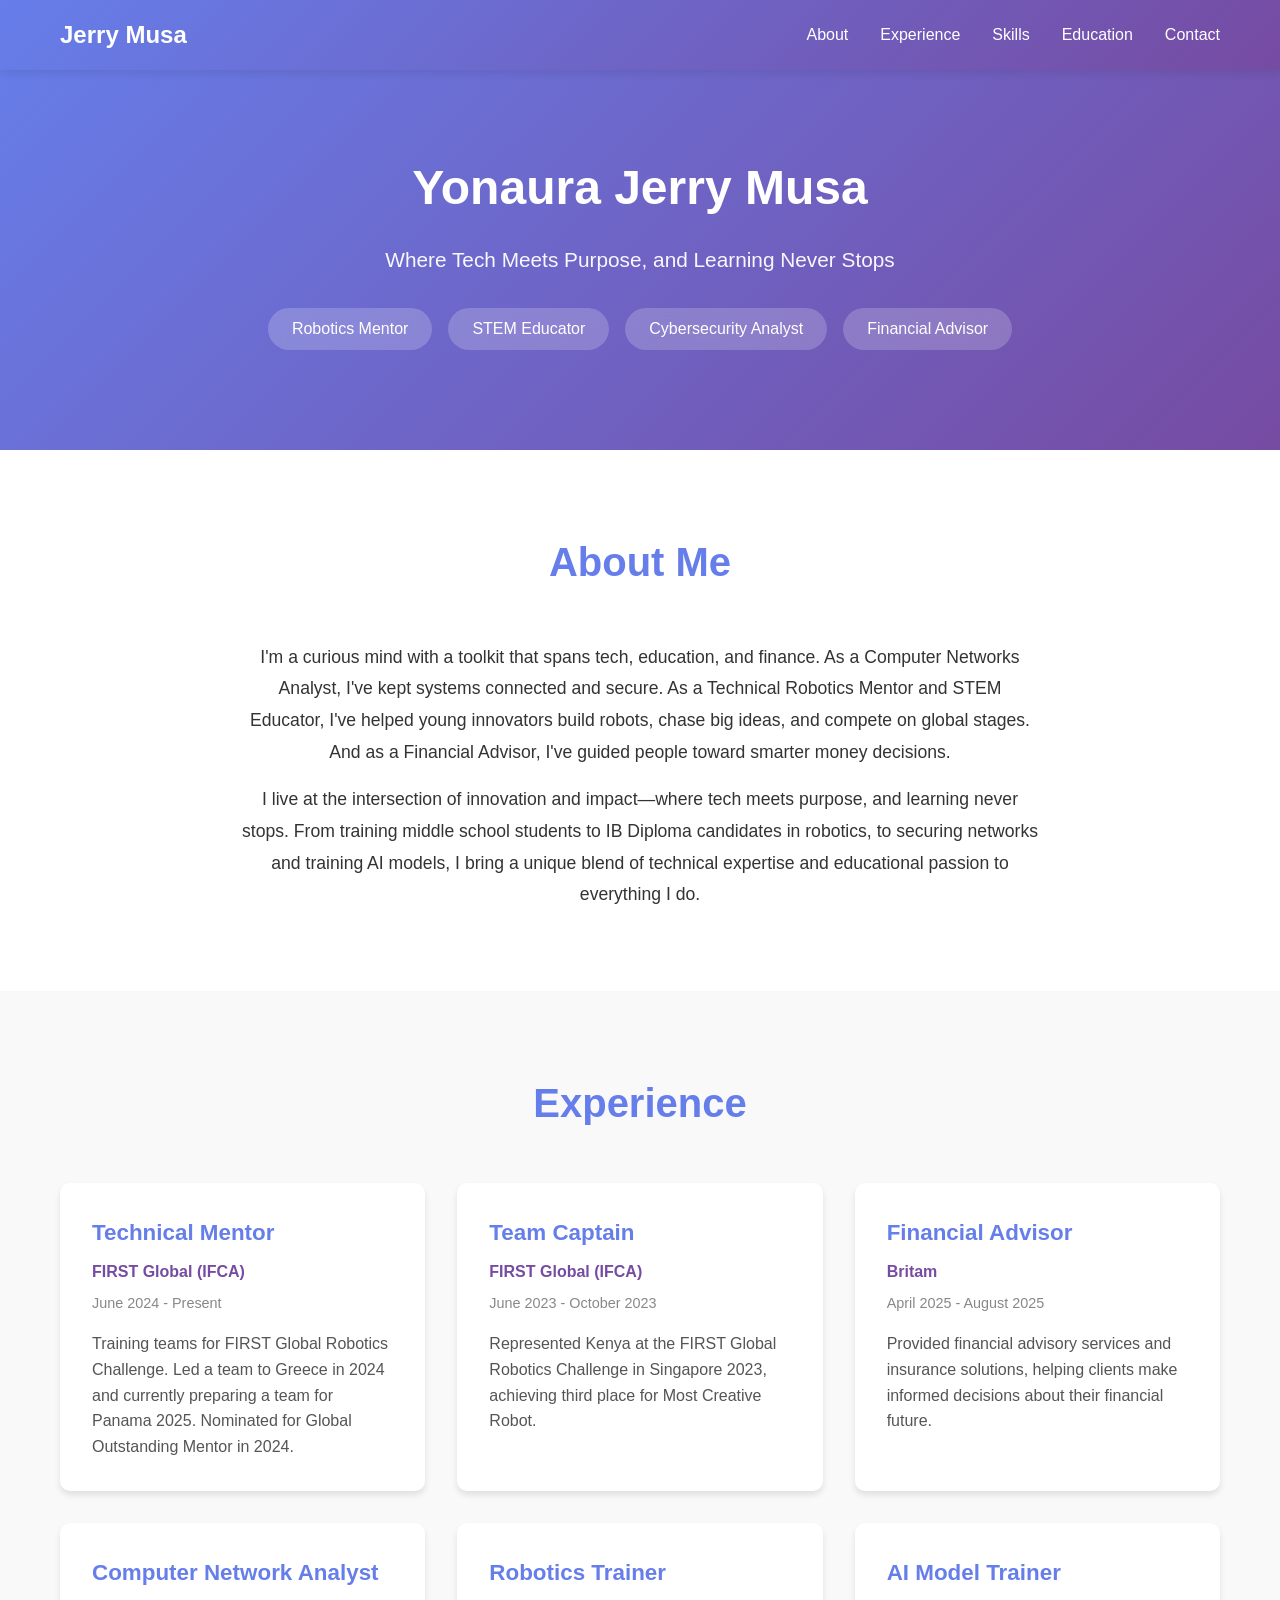
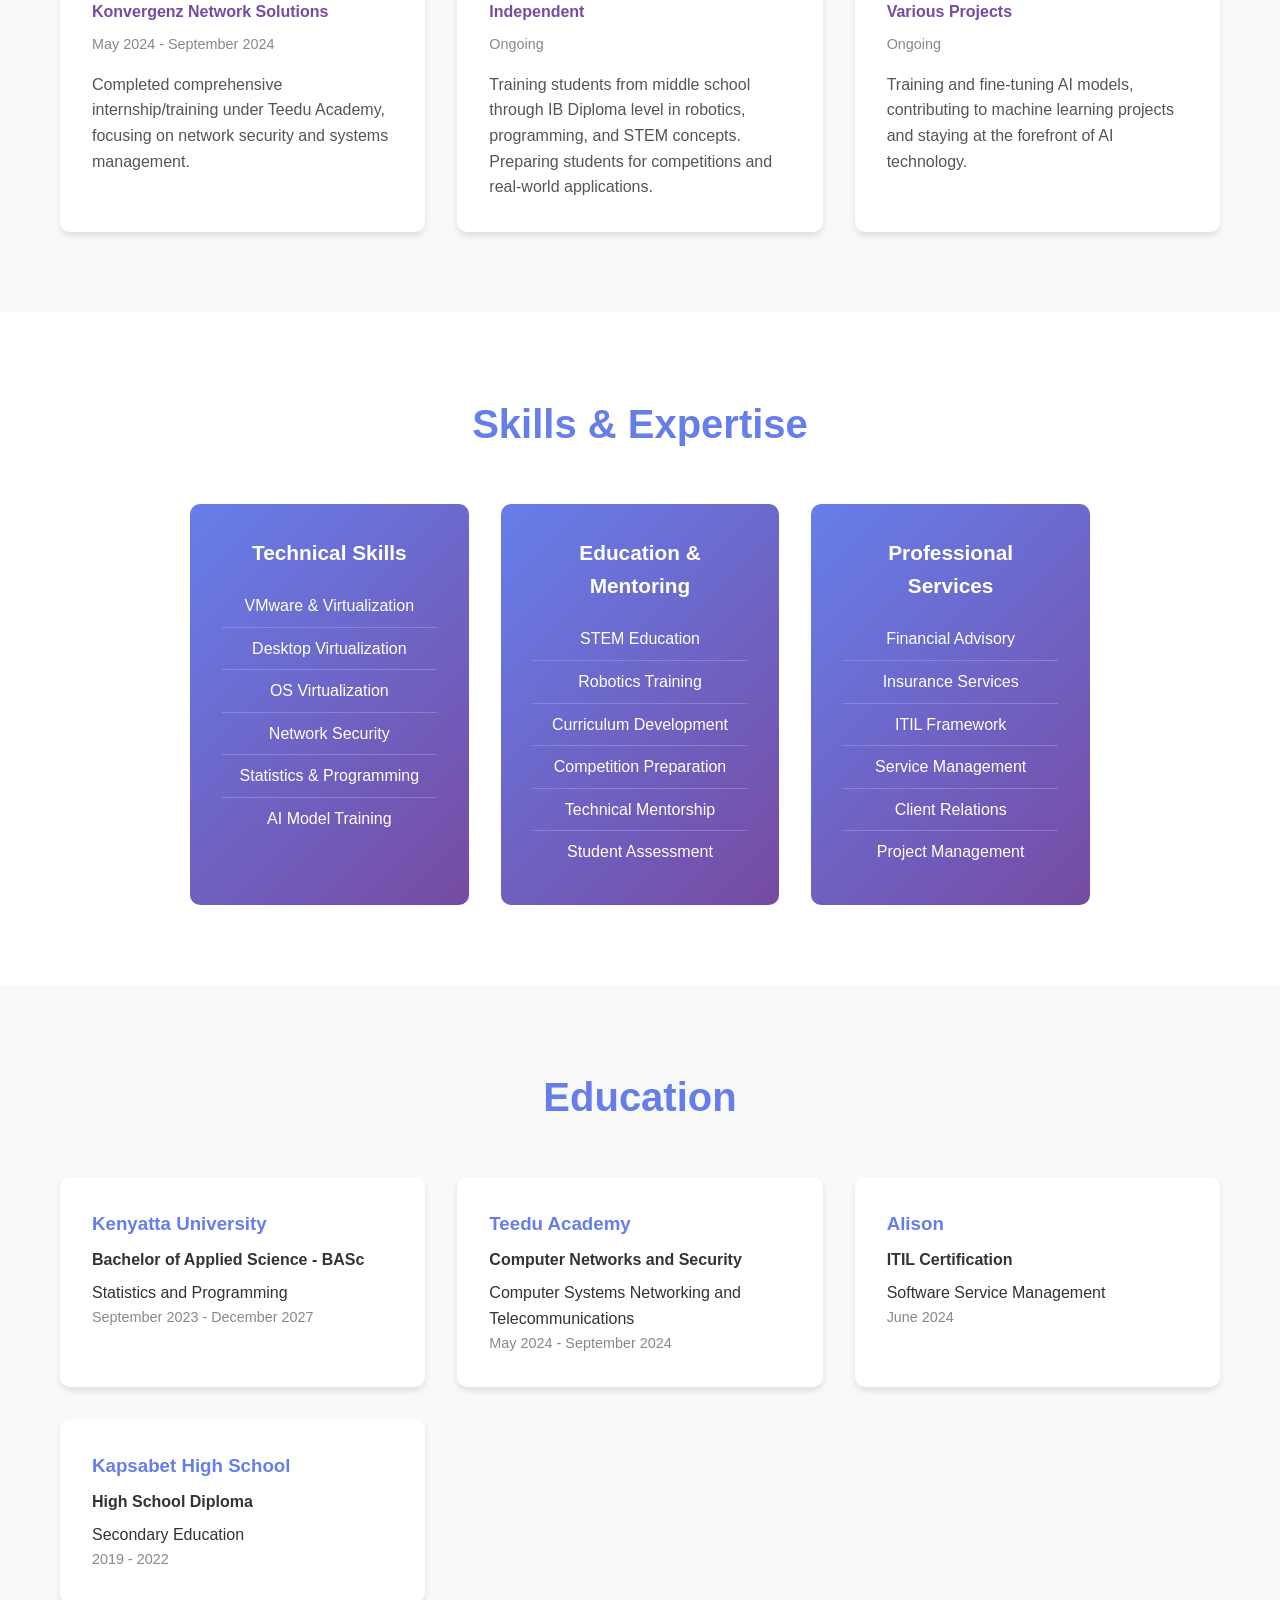
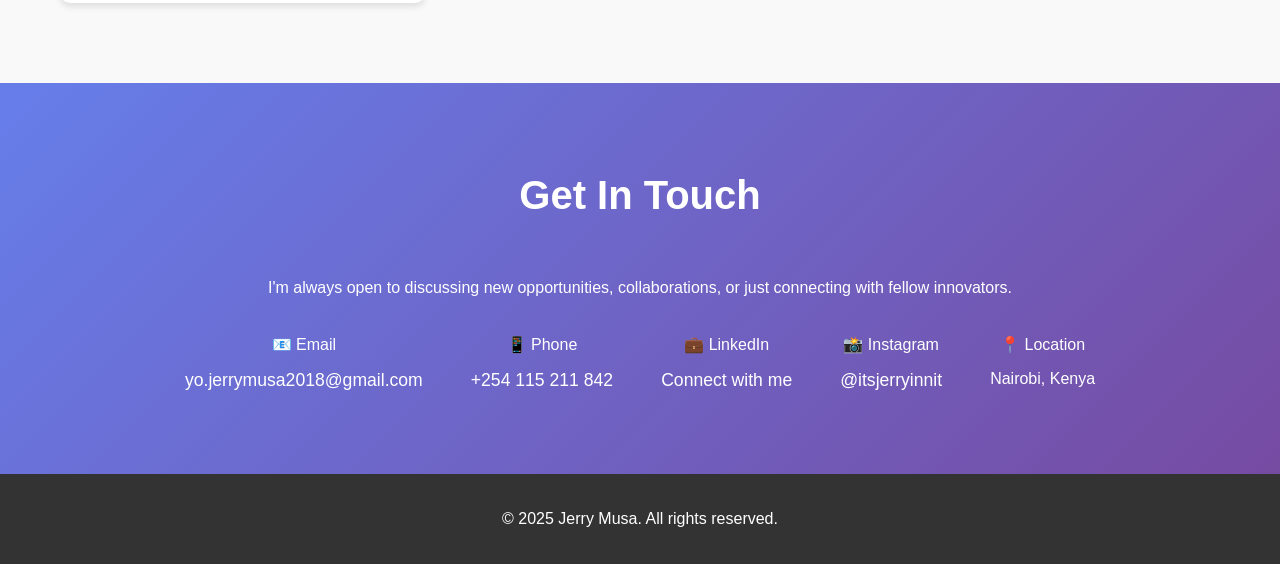
==== index.html @ e91e9b67 "Add files via upload" ====
<!DOCTYPE html>
<html lang="en">
<head>
    <meta charset="UTF-8">
    <meta name="viewport" content="width=device-width, initial-scale=1.0">
    <title>Jerry Musa - Portfolio</title>
    <style>
        * {
            margin: 0;
            padding: 0;
            box-sizing: border-box;
        }

        body {
            font-family: 'Segoe UI', Tahoma, Geneva, Verdana, sans-serif;
            line-height: 1.6;
            color: #333;
            background: #f5f5f5;
        }

        .container {
            max-width: 1200px;
            margin: 0 auto;
            padding: 0 20px;
        }

        /* Header/Navigation */
        header {
            background: linear-gradient(135deg, #667eea 0%, #764ba2 100%);
            color: white;
            padding: 1rem 0;
            position: fixed;
            width: 100%;
            top: 0;
            z-index: 1000;
            box-shadow: 0 2px 10px rgba(0,0,0,0.1);
        }

        nav {
            display: flex;
            justify-content: space-between;
            align-items: center;
        }

        .logo {
            font-size: 1.5rem;
            font-weight: bold;
        }

        .nav-links {
            display: flex;
            list-style: none;
            gap: 2rem;
        }

        .nav-links a {
            color: white;
            text-decoration: none;
            transition: opacity 0.3s;
        }

        .nav-links a:hover {
            opacity: 0.8;
        }

        /* Hero Section */
        .hero {
            background: linear-gradient(135deg, #667eea 0%, #764ba2 100%);
            color: white;
            padding: 150px 0 100px;
            text-align: center;
        }

        .hero h1 {
            font-size: 3rem;
            margin-bottom: 1rem;
            animation: fadeInUp 1s ease;
        }

        .hero p {
            font-size: 1.3rem;
            margin-bottom: 2rem;
            opacity: 0.95;
            animation: fadeInUp 1s ease 0.2s backwards;
        }

        .hero-tags {
            display: flex;
            flex-wrap: wrap;
            justify-content: center;
            gap: 1rem;
            margin-top: 2rem;
            animation: fadeInUp 1s ease 0.4s backwards;
        }

        .tag {
            background: rgba(255,255,255,0.2);
            padding: 0.5rem 1.5rem;
            border-radius: 25px;
            backdrop-filter: blur(10px);
        }

        /* Section Styles */
        section {
            padding: 80px 0;
        }

        .section-title {
            text-align: center;
            font-size: 2.5rem;
            margin-bottom: 3rem;
            color: #667eea;
        }

        /* About Section */
        .about {
            background: white;
        }

        .about-content {
            max-width: 800px;
            margin: 0 auto;
            text-align: center;
            font-size: 1.1rem;
            line-height: 1.8;
        }

        /* Experience Section */
        .experience {
            background: #f9f9f9;
        }

        .experience-grid {
            display: grid;
            grid-template-columns: repeat(auto-fit, minmax(300px, 1fr));
            gap: 2rem;
        }

        .experience-card {
            background: white;
            padding: 2rem;
            border-radius: 10px;
            box-shadow: 0 4px 6px rgba(0,0,0,0.1);
            transition: transform 0.3s, box-shadow 0.3s;
        }

        .experience-card:hover {
            transform: translateY(-5px);
            box-shadow: 0 8px 15px rgba(0,0,0,0.2);
        }

        .experience-card h3 {
            color: #667eea;
            margin-bottom: 0.5rem;
            font-size: 1.4rem;
        }

        .experience-card .company {
            font-weight: bold;
            color: #764ba2;
            margin-bottom: 0.5rem;
        }

        .experience-card .date {
            color: #888;
            font-size: 0.9rem;
            margin-bottom: 1rem;
        }

        .experience-card p {
            color: #555;
        }

        /* Skills Section */
        .skills {
            background: white;
        }

        .skills-container {
            display: grid;
            grid-template-columns: repeat(auto-fit, minmax(250px, 1fr));
            gap: 2rem;
            max-width: 900px;
            margin: 0 auto;
        }

        .skill-category {
            background: linear-gradient(135deg, #667eea 0%, #764ba2 100%);
            color: white;
            padding: 2rem;
            border-radius: 10px;
            text-align: center;
        }

        .skill-category h3 {
            margin-bottom: 1rem;
            font-size: 1.3rem;
        }

        .skill-category ul {
            list-style: none;
        }

        .skill-category li {
            padding: 0.5rem 0;
            border-bottom: 1px solid rgba(255,255,255,0.2);
        }

        .skill-category li:last-child {
            border-bottom: none;
        }

        /* Education Section */
        .education {
            background: #f9f9f9;
        }

        .education-grid {
            display: grid;
            grid-template-columns: repeat(auto-fit, minmax(280px, 1fr));
            gap: 2rem;
        }

        .education-card {
            background: white;
            padding: 2rem;
            border-radius: 10px;
            box-shadow: 0 4px 6px rgba(0,0,0,0.1);
        }

        .education-card h3 {
            color: #667eea;
            margin-bottom: 0.5rem;
        }

        .education-card .degree {
            font-weight: bold;
            margin-bottom: 0.5rem;
        }

        .education-card .year {
            color: #888;
            font-size: 0.9rem;
        }

        /* Contact Section */
        .contact {
            background: linear-gradient(135deg, #667eea 0%, #764ba2 100%);
            color: white;
            text-align: center;
        }

        .contact-info {
            display: flex;
            justify-content: center;
            gap: 3rem;
            margin-top: 2rem;
            flex-wrap: wrap;
        }

        .contact-item {
            display: flex;
            flex-direction: column;
            align-items: center;
            gap: 0.5rem;
        }

        .contact-item a {
            color: white;
            text-decoration: none;
            font-size: 1.1rem;
            transition: opacity 0.3s;
        }

        .contact-item a:hover {
            opacity: 0.8;
        }

        /* Footer */
        footer {
            background: #333;
            color: white;
            text-align: center;
            padding: 2rem 0;
        }

        /* Animations */
        @keyframes fadeInUp {
            from {
                opacity: 0;
                transform: translateY(30px);
            }
            to {
                opacity: 1;
                transform: translateY(0);
            }
        }

        /* Mobile Menu */
        .menu-toggle {
            display: none;
            background: none;
            border: none;
            color: white;
            font-size: 1.5rem;
            cursor: pointer;
        }

        @media (max-width: 768px) {
            .nav-links {
                display: none;
                position: absolute;
                top: 100%;
                left: 0;
                right: 0;
                background: #667eea;
                flex-direction: column;
                padding: 1rem;
                gap: 1rem;
            }

            .nav-links.active {
                display: flex;
            }

            .menu-toggle {
                display: block;
            }

            .hero h1 {
                font-size: 2rem;
            }

            .hero p {
                font-size: 1.1rem;
            }

            .section-title {
                font-size: 2rem;
            }
        }
    </style>
</head>
<body>
    <!-- Header -->
    <header>
        <nav class="container">
            <div class="logo">Jerry Musa</div>
            <button class="menu-toggle" onclick="toggleMenu()">☰</button>
            <ul class="nav-links" id="navLinks">
                <li><a href="#about">About</a></li>
                <li><a href="#experience">Experience</a></li>
                <li><a href="#skills">Skills</a></li>
                <li><a href="#education">Education</a></li>
                <li><a href="#contact">Contact</a></li>
            </ul>
        </nav>
    </header>

    <!-- Hero Section -->
    <section class="hero">
        <div class="container">
            <h1>Yonaura Jerry Musa</h1>
            <p>Where Tech Meets Purpose, and Learning Never Stops</p>
            <div class="hero-tags">
                <span class="tag">Robotics Mentor</span>
                <span class="tag">STEM Educator</span>
                <span class="tag">Cybersecurity Analyst</span>
                <span class="tag">Financial Advisor</span>
            </div>
        </div>
    </section>

    <!-- About Section -->
    <section class="about" id="about">
        <div class="container">
            <h2 class="section-title">About Me</h2>
            <div class="about-content">
                <p>I'm a curious mind with a toolkit that spans tech, education, and finance. As a Computer Networks Analyst, I've kept systems connected and secure. As a Technical Robotics Mentor and STEM Educator, I've helped young innovators build robots, chase big ideas, and compete on global stages. And as a Financial Advisor, I've guided people toward smarter money decisions.</p>
                <p style="margin-top: 1rem;">I live at the intersection of innovation and impact—where tech meets purpose, and learning never stops. From training middle school students to IB Diploma candidates in robotics, to securing networks and training AI models, I bring a unique blend of technical expertise and educational passion to everything I do.</p>
            </div>
        </div>
    </section>

    <!-- Experience Section -->
    <section class="experience" id="experience">
        <div class="container">
            <h2 class="section-title">Experience</h2>
            <div class="experience-grid">
                <div class="experience-card">
                    <h3>Technical Mentor</h3>
                    <div class="company">FIRST Global (IFCA)</div>
                    <div class="date">June 2024 - Present</div>
                    <p>Training teams for FIRST Global Robotics Challenge. Led a team to Greece in 2024 and currently preparing a team for Panama 2025. Nominated for Global Outstanding Mentor in 2024.</p>
                </div>

                <div class="experience-card">
                    <h3>Team Captain</h3>
                    <div class="company">FIRST Global (IFCA)</div>
                    <div class="date">June 2023 - October 2023</div>
                    <p>Represented Kenya at the FIRST Global Robotics Challenge in Singapore 2023, achieving third place for Most Creative Robot.</p>
                </div>

                <div class="experience-card">
                    <h3>Financial Advisor</h3>
                    <div class="company">Britam</div>
                    <div class="date">April 2025 - August 2025</div>
                    <p>Provided financial advisory services and insurance solutions, helping clients make informed decisions about their financial future.</p>
                </div>

                <div class="experience-card">
                    <h3>Computer Network Analyst</h3>
                    <div class="company">Konvergenz Network Solutions</div>
                    <div class="date">May 2024 - September 2024</div>
                    <p>Completed comprehensive internship/training under Teedu Academy, focusing on network security and systems management.</p>
                </div>

                <div class="experience-card">
                    <h3>Robotics Trainer</h3>
                    <div class="company">Independent</div>
                    <div class="date">Ongoing</div>
                    <p>Training students from middle school through IB Diploma level in robotics, programming, and STEM concepts. Preparing students for competitions and real-world applications.</p>
                </div>

                <div class="experience-card">
                    <h3>AI Model Trainer</h3>
                    <div class="company">Various Projects</div>
                    <div class="date">Ongoing</div>
                    <p>Training and fine-tuning AI models, contributing to machine learning projects and staying at the forefront of AI technology.</p>
                </div>
            </div>
        </div>
    </section>

    <!-- Skills Section -->
    <section class="skills" id="skills">
        <div class="container">
            <h2 class="section-title">Skills & Expertise</h2>
            <div class="skills-container">
                <div class="skill-category">
                    <h3>Technical Skills</h3>
                    <ul>
                        <li>VMware & Virtualization</li>
                        <li>Desktop Virtualization</li>
                        <li>OS Virtualization</li>
                        <li>Network Security</li>
                        <li>Statistics & Programming</li>
                        <li>AI Model Training</li>
                    </ul>
                </div>

                <div class="skill-category">
                    <h3>Education & Mentoring</h3>
                    <ul>
                        <li>STEM Education</li>
                        <li>Robotics Training</li>
                        <li>Curriculum Development</li>
                        <li>Competition Preparation</li>
                        <li>Technical Mentorship</li>
                        <li>Student Assessment</li>
                    </ul>
                </div>

                <div class="skill-category">
                    <h3>Professional Services</h3>
                    <ul>
                        <li>Financial Advisory</li>
                        <li>Insurance Services</li>
                        <li>ITIL Framework</li>
                        <li>Service Management</li>
                        <li>Client Relations</li>
                        <li>Project Management</li>
                    </ul>
                </div>
            </div>
        </div>
    </section>

    <!-- Education Section -->
    <section class="education" id="education">
        <div class="container">
            <h2 class="section-title">Education</h2>
            <div class="education-grid">
                <div class="education-card">
                    <h3>Kenyatta University</h3>
                    <div class="degree">Bachelor of Applied Science - BASc</div>
                    <p>Statistics and Programming</p>
                    <div class="year">September 2023 - December 2027</div>
                </div>

                <div class="education-card">
                    <h3>Teedu Academy</h3>
                    <div class="degree">Computer Networks and Security</div>
                    <p>Computer Systems Networking and Telecommunications</p>
                    <div class="year">May 2024 - September 2024</div>
                </div>

                <div class="education-card">
                    <h3>Alison</h3>
                    <div class="degree">ITIL Certification</div>
                    <p>Software Service Management</p>
                    <div class="year">June 2024</div>
                </div>

                <div class="education-card">
                    <h3>Kapsabet High School</h3>
                    <div class="degree">High School Diploma</div>
                    <p>Secondary Education</p>
                    <div class="year">2019 - 2022</div>
                </div>
            </div>
        </div>
    </section>

    <!-- Contact Section -->
    <section class="contact" id="contact">
        <div class="container">
            <h2 class="section-title" style="color: white;">Get In Touch</h2>
            <p>I'm always open to discussing new opportunities, collaborations, or just connecting with fellow innovators.</p>
            <div class="contact-info">
                <div class="contact-item">
                    <span>📧 Email</span>
                    <a href="mailto:yo.jerrymusa2018@gmail.com">yo.jerrymusa2018@gmail.com</a>
                </div>
                <div class="contact-item">
                    <span>📱 Phone</span>
                    <a href="tel:+254115211842">+254 115 211 842</a>
                </div>
                <div class="contact-item">
                    <span>💼 LinkedIn</span>
                    <a href="https://www.linkedin.com/in/jerry-musa-10a134263" target="_blank">Connect with me</a>
                </div>
                <div class="contact-item">
                    <span>📸 Instagram</span>
                    <a href="https://instagram.com/itsjerryinnit" target="_blank">@itsjerryinnit</a>
                </div>
                <div class="contact-item">
                    <span>📍 Location</span>
                    <span>Nairobi, Kenya</span>
                </div>
            </div>
        </div>
    </section>

    <!-- Footer -->
    <footer>
        <div class="container">
            <p>&copy; 2025 Jerry Musa. All rights reserved.</p>
        </div>
    </footer>

    <script>
        function toggleMenu() {
            const navLinks = document.getElementById('navLinks');
            navLinks.classList.toggle('active');
        }

        // Smooth scrolling for navigation links
        document.querySelectorAll('a[href^="#"]').forEach(anchor => {
            anchor.addEventListener('click', function (e) {
                e.preventDefault();
                const target = document.querySelector(this.getAttribute('href'));
                if (target) {
                    target.scrollIntoView({
                        behavior: 'smooth',
                        block: 'start'
                    });
                    // Close mobile menu if open
                    document.getElementById('navLinks').classList.remove('active');
                }
            });
        });

        // Add scroll effect to header
        window.addEventListener('scroll', function() {
            const header = document.querySelector('header');
            if (window.scrollY > 50) {
                header.style.background = 'linear-gradient(135deg, #5568d3 0%, #6a3f8f 100%)';
            } else {
                header.style.background = 'linear-gradient(135deg, #667eea 0%, #764ba2 100%)';
            }
        });
    </script>
</body>
</html>
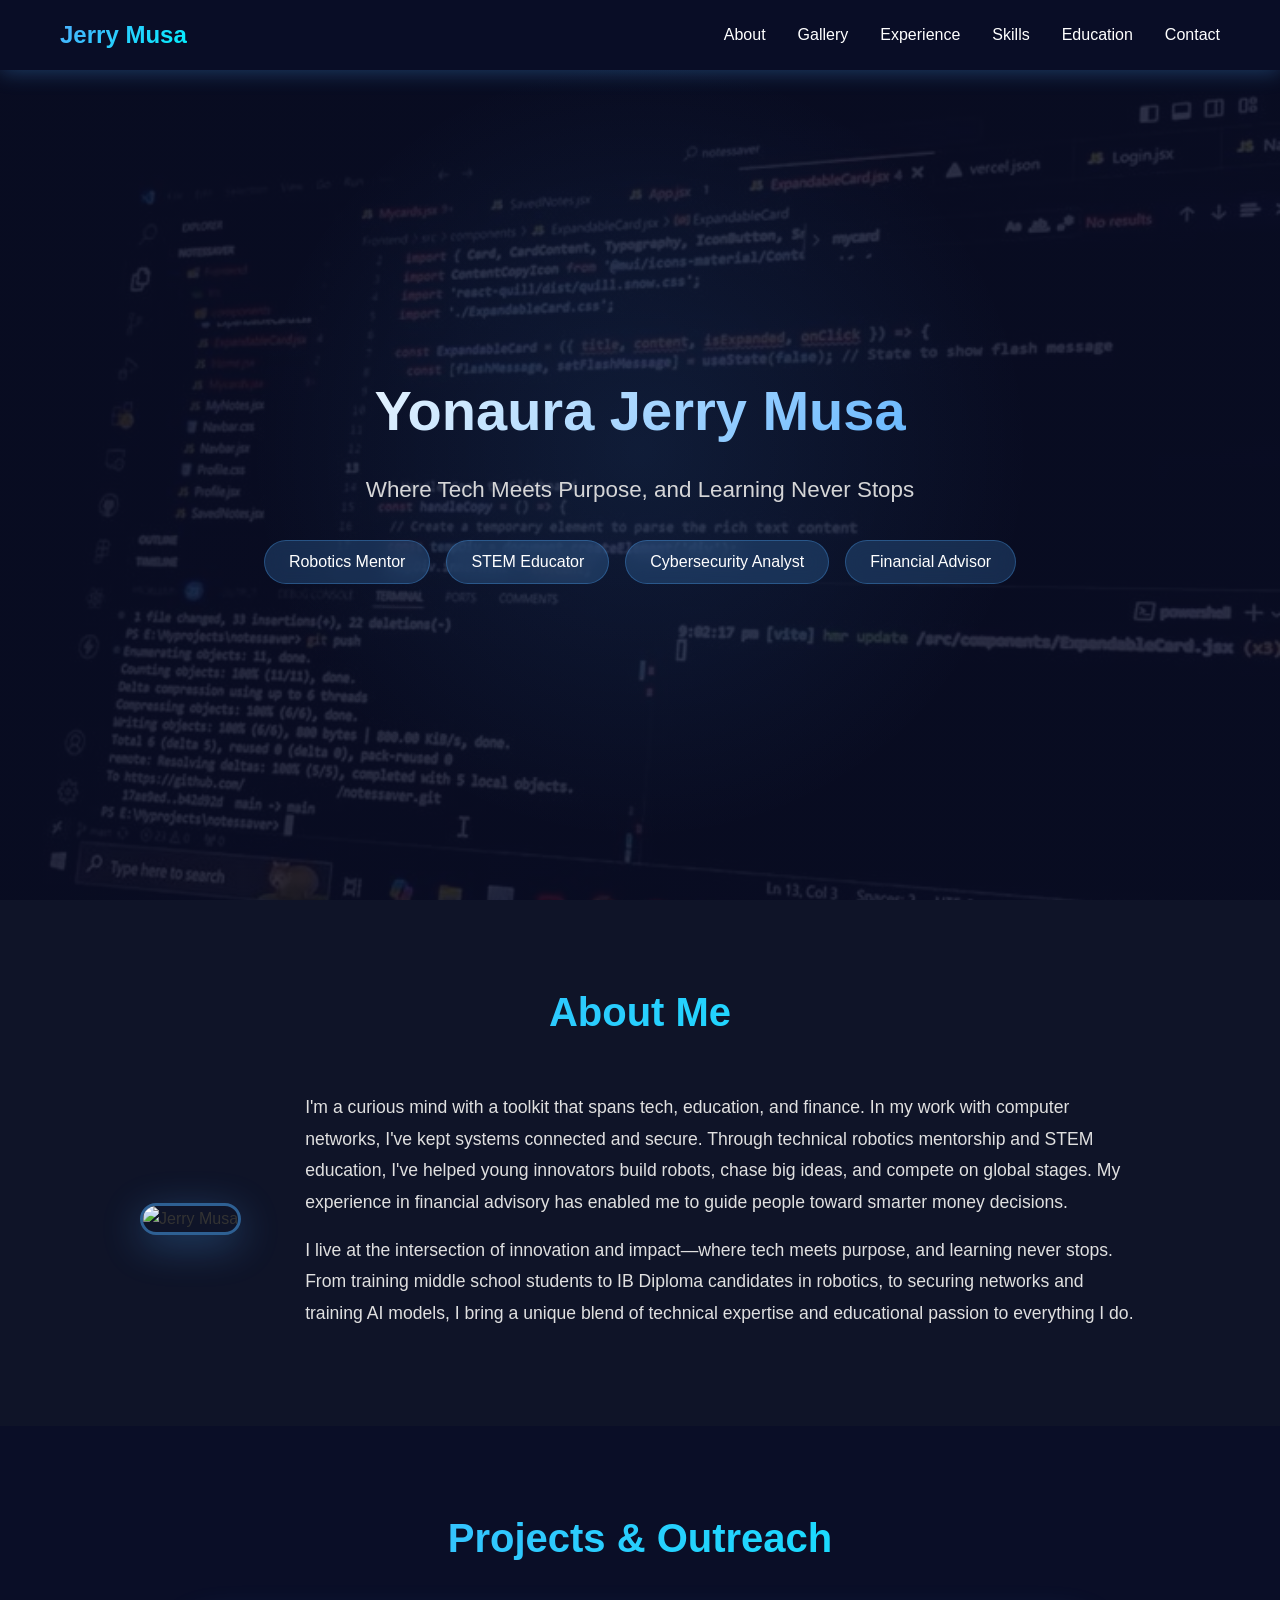
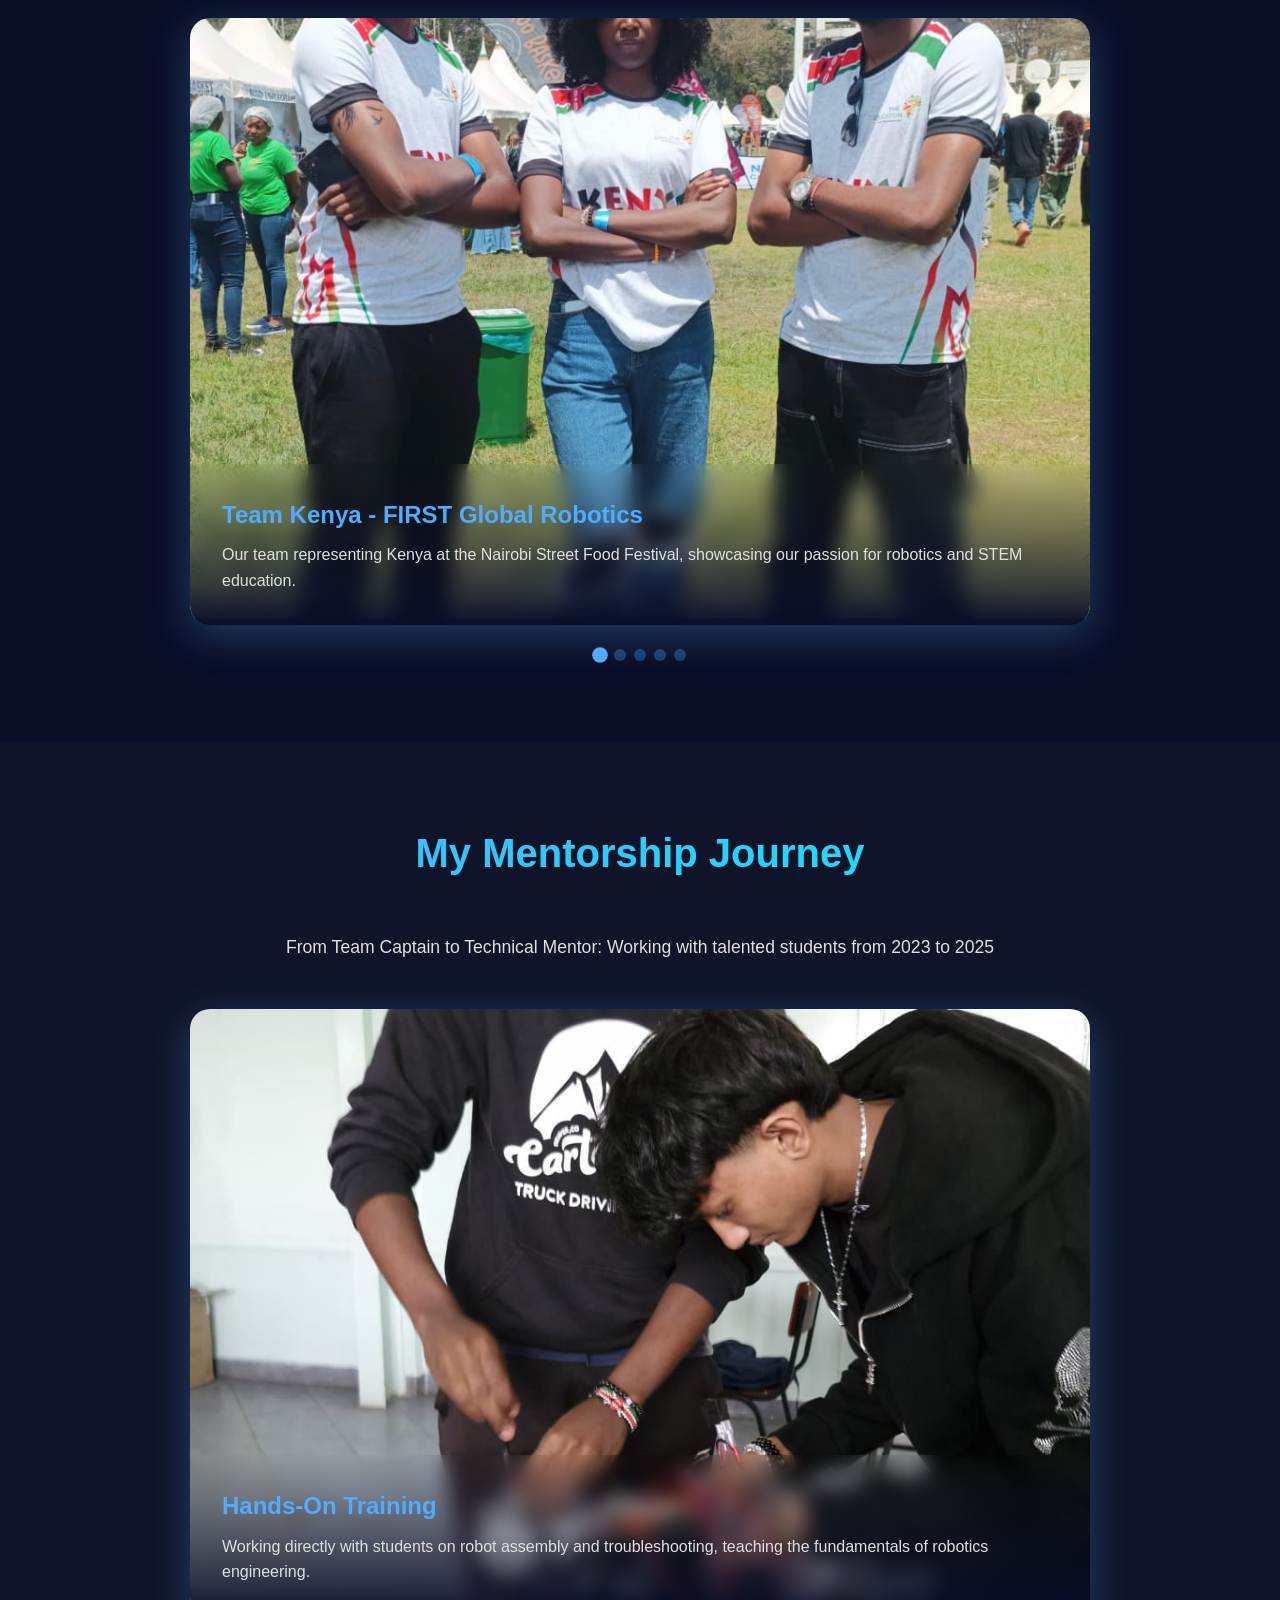
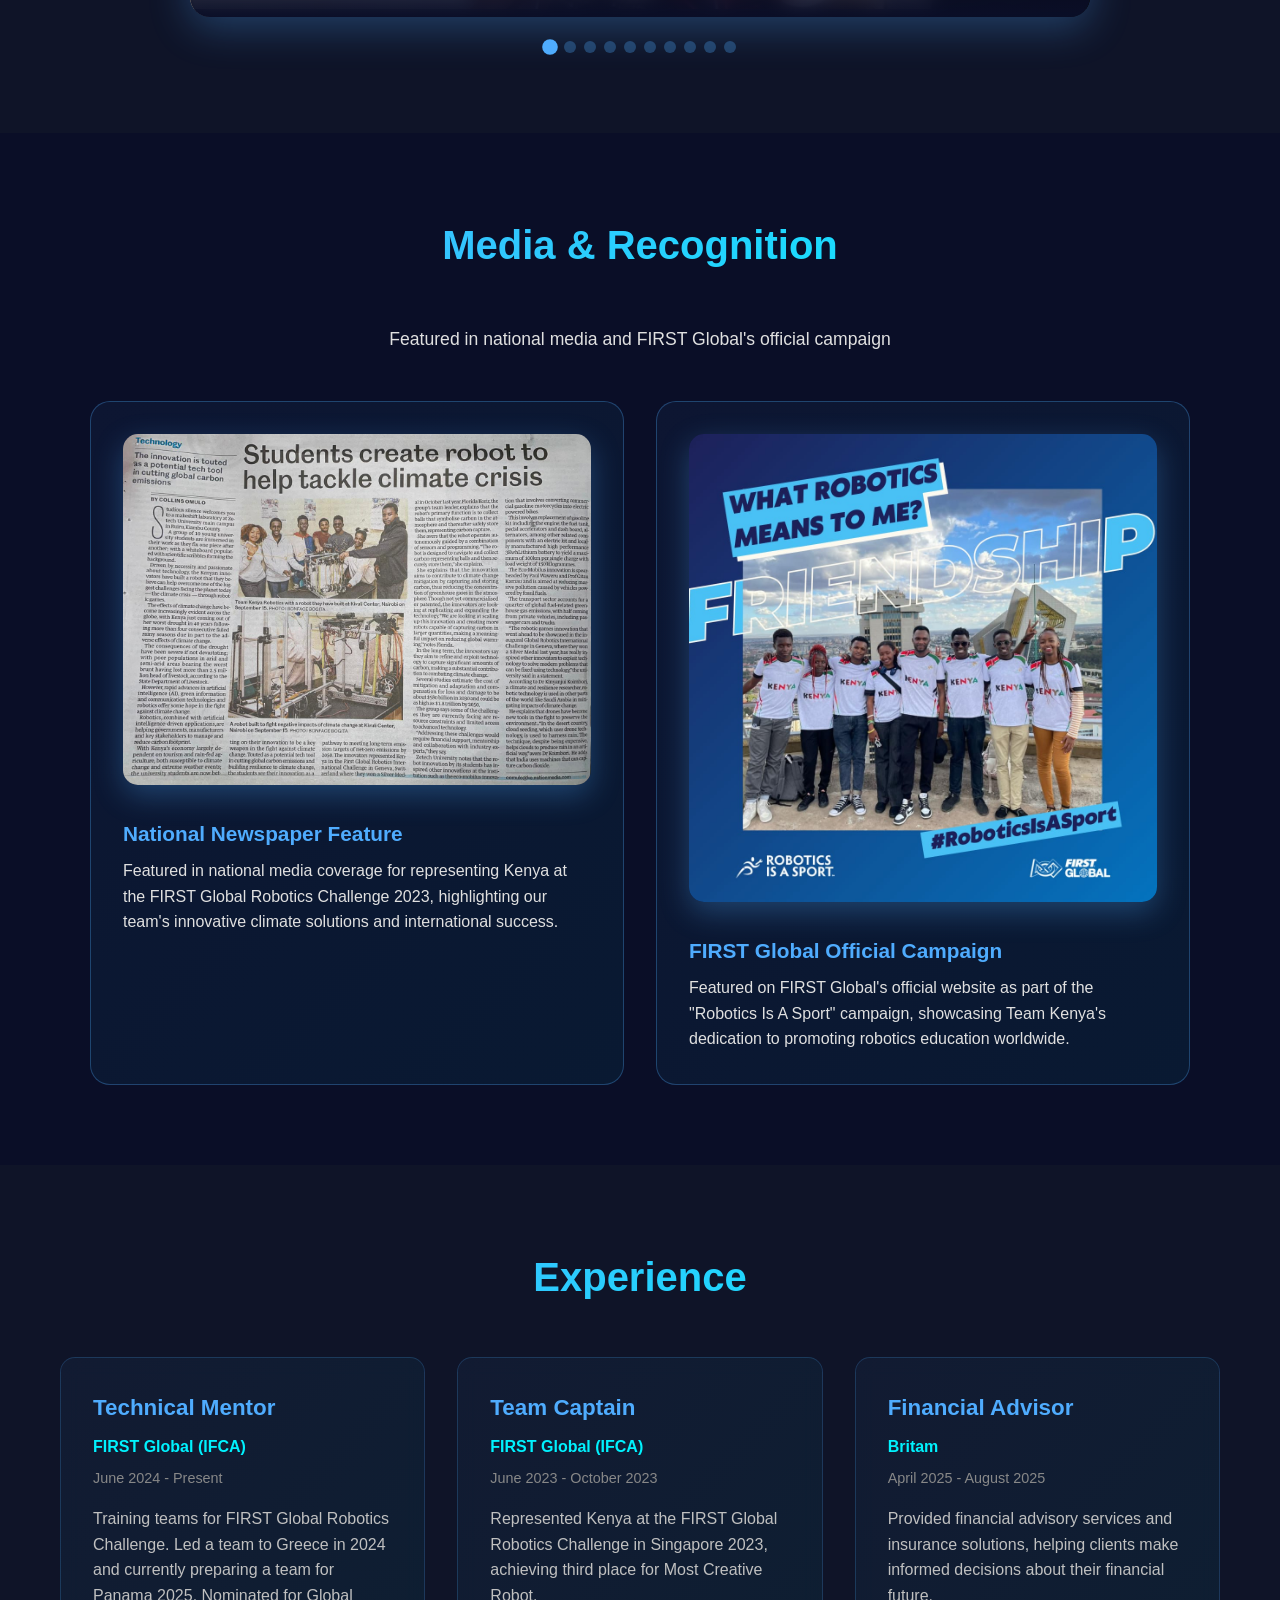
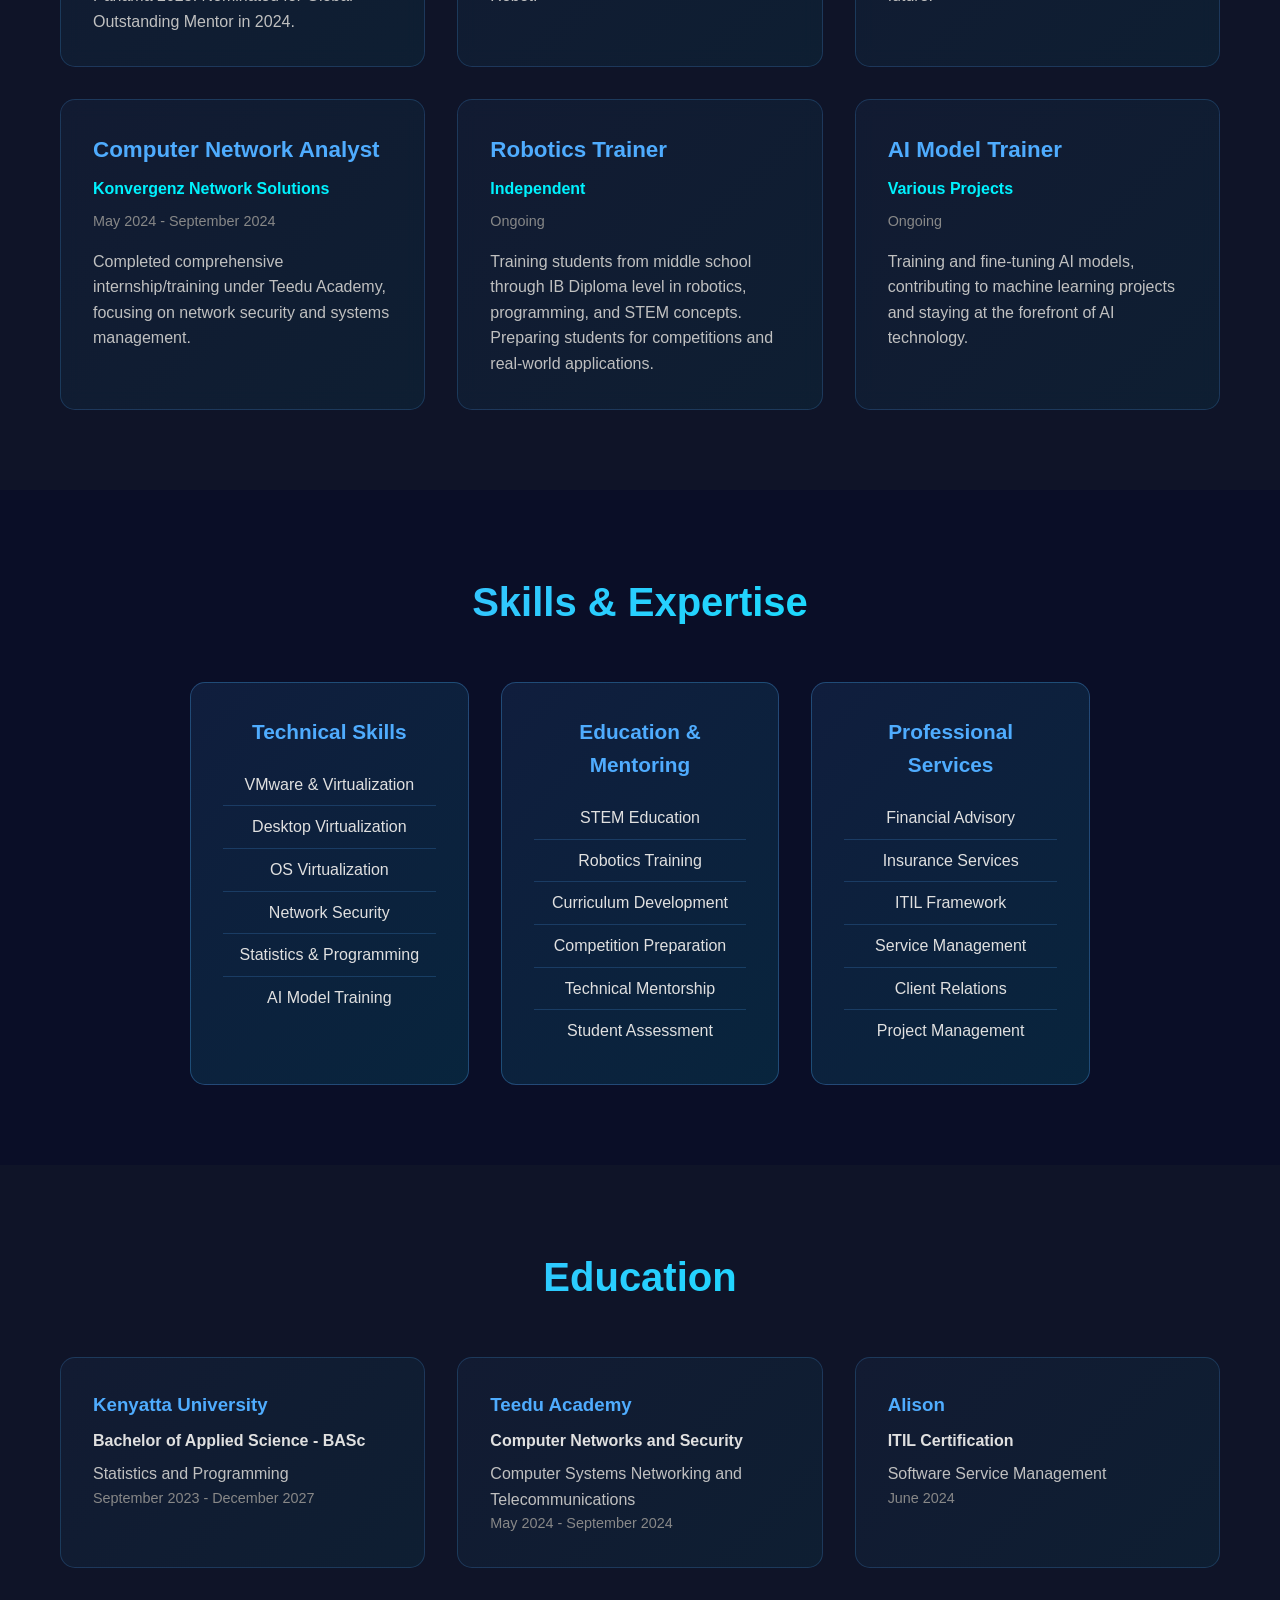
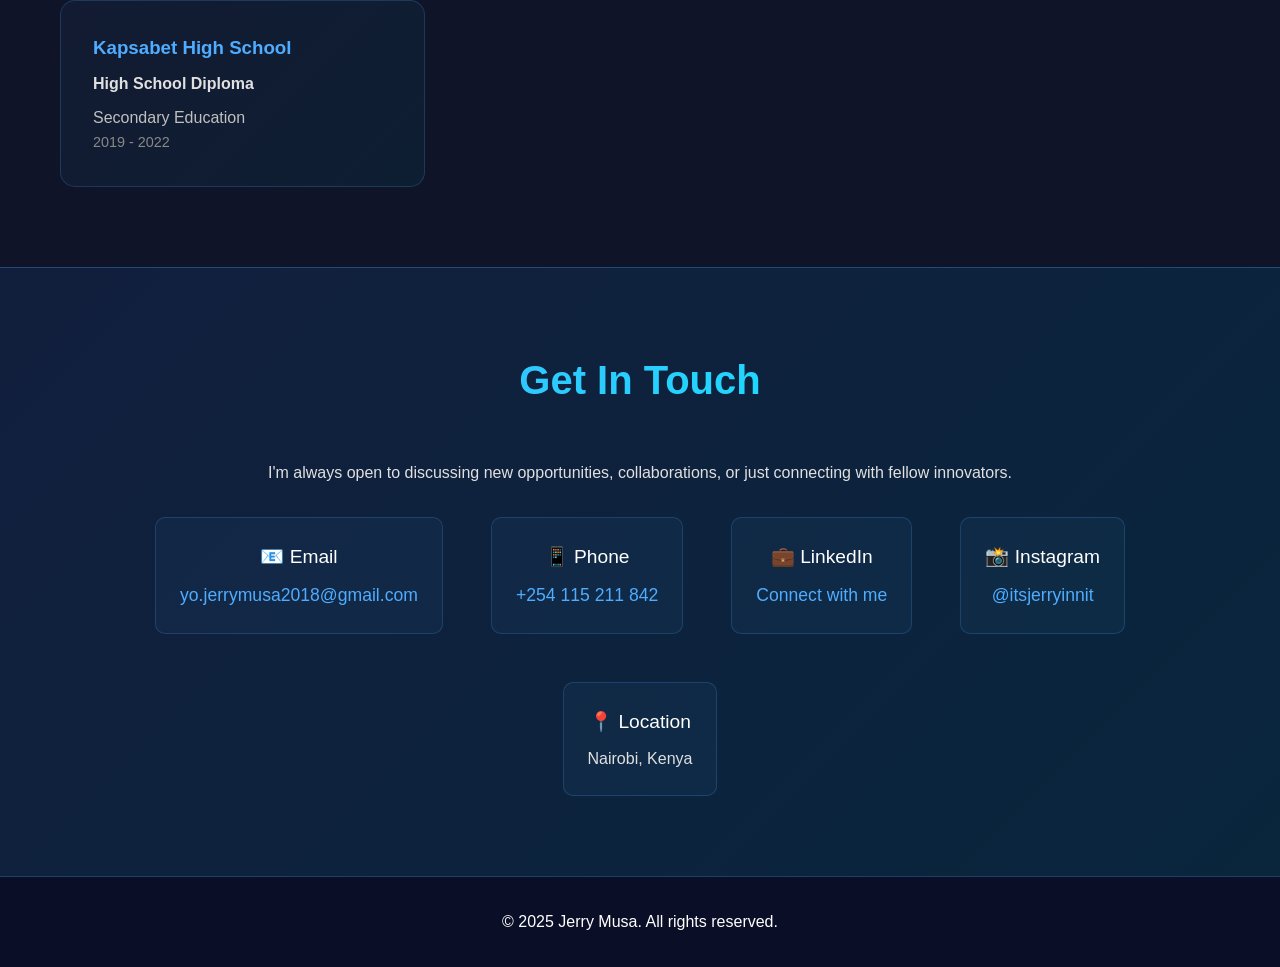
==== commit d210f075: "Add files via upload" ====
--- a/index.html
+++ b/index.html
@@ -15,7 +15,7 @@
             font-family: 'Segoe UI', Tahoma, Geneva, Verdana, sans-serif;
             line-height: 1.6;
             color: #333;
-            background: #f5f5f5;
+            background: #0a0e27;
         }
 
         .container {
@@ -26,14 +26,15 @@
 
         /* Header/Navigation */
         header {
-            background: linear-gradient(135deg, #667eea 0%, #764ba2 100%);
+            background: rgba(10, 14, 39, 0.95);
             color: white;
             padding: 1rem 0;
             position: fixed;
             width: 100%;
             top: 0;
             z-index: 1000;
-            box-shadow: 0 2px 10px rgba(0,0,0,0.1);
+            box-shadow: 0 2px 20px rgba(79, 172, 254, 0.3);
+            backdrop-filter: blur(10px);
         }
 
         nav {
@@ -45,6 +46,10 @@
         .logo {
             font-size: 1.5rem;
             font-weight: bold;
+            background: linear-gradient(135deg, #4facfe 0%, #00f2fe 100%);
+            -webkit-background-clip: text;
+            -webkit-text-fill-color: transparent;
+            background-clip: text;
         }
 
         .nav-links {
@@ -56,32 +61,73 @@
         .nav-links a {
             color: white;
             text-decoration: none;
-            transition: opacity 0.3s;
+            transition: all 0.3s;
+            position: relative;
         }
 
         .nav-links a:hover {
-            opacity: 0.8;
+            color: #4facfe;
+        }
+
+        .nav-links a::after {
+            content: '';
+            position: absolute;
+            bottom: -5px;
+            left: 0;
+            width: 0;
+            height: 2px;
+            background: linear-gradient(135deg, #4facfe 0%, #00f2fe 100%);
+            transition: width 0.3s;
+        }
+
+        .nav-links a:hover::after {
+            width: 100%;
         }
 
         /* Hero Section */
         .hero {
-            background: linear-gradient(135deg, #667eea 0%, #764ba2 100%);
+            background: linear-gradient(rgba(10, 14, 39, 0.85), rgba(10, 14, 39, 0.85)), 
+                        url('Aesthetic.background.jpg') center/cover no-repeat;
             color: white;
             padding: 150px 0 100px;
             text-align: center;
+            min-height: 100vh;
+            display: flex;
+            align-items: center;
+            position: relative;
+        }
+
+        .hero::before {
+            content: '';
+            position: absolute;
+            top: 0;
+            left: 0;
+            right: 0;
+            bottom: 0;
+            background: radial-gradient(circle at 50% 50%, rgba(79, 172, 254, 0.1) 0%, transparent 50%);
+        }
+
+        .hero-content {
+            position: relative;
+            z-index: 1;
         }
 
         .hero h1 {
-            font-size: 3rem;
+            font-size: 3.5rem;
             margin-bottom: 1rem;
             animation: fadeInUp 1s ease;
+            background: linear-gradient(135deg, #fff 0%, #4facfe 100%);
+            -webkit-background-clip: text;
+            -webkit-text-fill-color: transparent;
+            background-clip: text;
         }
 
         .hero p {
-            font-size: 1.3rem;
+            font-size: 1.4rem;
             margin-bottom: 2rem;
             opacity: 0.95;
             animation: fadeInUp 1s ease 0.2s backwards;
+            color: #e0e0e0;
         }
 
         .hero-tags {
@@ -94,10 +140,18 @@
         }
 
         .tag {
-            background: rgba(255,255,255,0.2);
+            background: rgba(79, 172, 254, 0.2);
             padding: 0.5rem 1.5rem;
             border-radius: 25px;
             backdrop-filter: blur(10px);
+            border: 1px solid rgba(79, 172, 254, 0.3);
+            transition: all 0.3s;
+        }
+
+        .tag:hover {
+            background: rgba(79, 172, 254, 0.3);
+            transform: translateY(-3px);
+            box-shadow: 0 5px 15px rgba(79, 172, 254, 0.4);
         }
 
         /* Section Styles */
@@ -109,25 +163,147 @@
             text-align: center;
             font-size: 2.5rem;
             margin-bottom: 3rem;
-            color: #667eea;
+            background: linear-gradient(135deg, #4facfe 0%, #00f2fe 100%);
+            -webkit-background-clip: text;
+            -webkit-text-fill-color: transparent;
+            background-clip: text;
         }
 
         /* About Section */
         .about {
-            background: white;
+            background: #0f1428;
+        }
+
+        .about-wrapper {
+            display: flex;
+            align-items: center;
+            gap: 4rem;
+            max-width: 1000px;
+            margin: 0 auto;
+        }
+
+        .profile-photo {
+            flex-shrink: 0;
+        }
+
+        .profile-photo img {
+            width: 300px;
+            height: 400px;
+            object-fit: cover;
+            border-radius: 20px;
+            border: 3px solid rgba(79, 172, 254, 0.5);
+            box-shadow: 0 10px 40px rgba(79, 172, 254, 0.3);
         }
 
         .about-content {
-            max-width: 800px;
-            margin: 0 auto;
-            text-align: center;
+            flex: 1;
             font-size: 1.1rem;
             line-height: 1.8;
+            color: #e0e0e0;
+        }
+
+        .about-content p {
+            margin-bottom: 1rem;
+        }
+
+        /* Gallery Section */
+        .gallery {
+            background: #0a0e27;
+        }
+
+        .slideshow-container {
+            max-width: 900px;
+            position: relative;
+            margin: 0 auto;
+            border-radius: 20px;
+            overflow: hidden;
+            box-shadow: 0 10px 40px rgba(79, 172, 254, 0.3);
+        }
+
+        .slide {
+            display: none;
+            position: relative;
+        }
+
+        .slide.active {
+            display: block;
+            animation: fadeIn 0.5s;
+        }
+
+        .slide img {
+            width: 100%;
+            height: 600px;
+            object-fit: cover;
+        }
+
+        .slide-caption {
+            position: absolute;
+            bottom: 0;
+            left: 0;
+            right: 0;
+            background: linear-gradient(to top, rgba(10, 14, 39, 0.95), transparent);
+            color: white;
+            padding: 2rem;
+            backdrop-filter: blur(10px);
+        }
+
+        .slide-caption h3 {
+            color: #4facfe;
+            margin-bottom: 0.5rem;
+            font-size: 1.5rem;
+        }
+
+        .slide-caption p {
+            color: #e0e0e0;
+        }
+
+        .slide-controls {
+            display: flex;
+            justify-content: center;
+            gap: 1rem;
+            margin-top: 2rem;
+        }
+
+        .slide-btn {
+            background: rgba(79, 172, 254, 0.2);
+            color: white;
+            border: 1px solid rgba(79, 172, 254, 0.5);
+            padding: 0.8rem 2rem;
+            border-radius: 10px;
+            cursor: pointer;
+            transition: all 0.3s;
+            font-size: 1rem;
+        }
+
+        .slide-btn:hover {
+            background: rgba(79, 172, 254, 0.4);
+            transform: translateY(-2px);
+        }
+
+        .slide-indicators {
+            display: flex;
+            justify-content: center;
+            gap: 0.5rem;
+            margin-top: 1.5rem;
+        }
+
+        .indicator {
+            width: 12px;
+            height: 12px;
+            border-radius: 50%;
+            background: rgba(79, 172, 254, 0.3);
+            cursor: pointer;
+            transition: all 0.3s;
+        }
+
+        .indicator.active {
+            background: #4facfe;
+            transform: scale(1.3);
         }
 
         /* Experience Section */
         .experience {
-            background: #f9f9f9;
+            background: #0f1428;
         }
 
         .experience-grid {
@@ -137,27 +313,29 @@
         }
 
         .experience-card {
-            background: white;
+            background: linear-gradient(135deg, rgba(79, 172, 254, 0.05) 0%, rgba(0, 242, 254, 0.05) 100%);
             padding: 2rem;
-            border-radius: 10px;
-            box-shadow: 0 4px 6px rgba(0,0,0,0.1);
-            transition: transform 0.3s, box-shadow 0.3s;
+            border-radius: 15px;
+            border: 1px solid rgba(79, 172, 254, 0.2);
+            transition: all 0.3s;
+            backdrop-filter: blur(10px);
         }
 
         .experience-card:hover {
-            transform: translateY(-5px);
-            box-shadow: 0 8px 15px rgba(0,0,0,0.2);
+            transform: translateY(-8px);
+            box-shadow: 0 10px 30px rgba(79, 172, 254, 0.3);
+            border-color: rgba(79, 172, 254, 0.5);
         }
 
         .experience-card h3 {
-            color: #667eea;
+            color: #4facfe;
             margin-bottom: 0.5rem;
             font-size: 1.4rem;
         }
 
         .experience-card .company {
             font-weight: bold;
-            color: #764ba2;
+            color: #00f2fe;
             margin-bottom: 0.5rem;
         }
 
@@ -168,12 +346,12 @@
         }
 
         .experience-card p {
-            color: #555;
+            color: #c0c0c0;
         }
 
         /* Skills Section */
         .skills {
-            background: white;
+            background: #0a0e27;
         }
 
         .skills-container {
@@ -185,16 +363,24 @@
         }
 
         .skill-category {
-            background: linear-gradient(135deg, #667eea 0%, #764ba2 100%);
+            background: linear-gradient(135deg, rgba(79, 172, 254, 0.1) 0%, rgba(0, 242, 254, 0.1) 100%);
             color: white;
             padding: 2rem;
-            border-radius: 10px;
+            border-radius: 15px;
             text-align: center;
+            border: 1px solid rgba(79, 172, 254, 0.3);
+            transition: all 0.3s;
+        }
+
+        .skill-category:hover {
+            transform: translateY(-5px);
+            box-shadow: 0 10px 30px rgba(79, 172, 254, 0.3);
         }
 
         .skill-category h3 {
             margin-bottom: 1rem;
             font-size: 1.3rem;
+            color: #4facfe;
         }
 
         .skill-category ul {
@@ -203,7 +389,8 @@
 
         .skill-category li {
             padding: 0.5rem 0;
-            border-bottom: 1px solid rgba(255,255,255,0.2);
+            border-bottom: 1px solid rgba(79, 172, 254, 0.2);
+            color: #e0e0e0;
         }
 
         .skill-category li:last-child {
@@ -212,7 +399,7 @@
 
         /* Education Section */
         .education {
-            background: #f9f9f9;
+            background: #0f1428;
         }
 
         .education-grid {
@@ -222,20 +409,31 @@
         }
 
         .education-card {
-            background: white;
+            background: linear-gradient(135deg, rgba(79, 172, 254, 0.05) 0%, rgba(0, 242, 254, 0.05) 100%);
             padding: 2rem;
-            border-radius: 10px;
-            box-shadow: 0 4px 6px rgba(0,0,0,0.1);
+            border-radius: 15px;
+            border: 1px solid rgba(79, 172, 254, 0.2);
+            transition: all 0.3s;
+        }
+
+        .education-card:hover {
+            transform: translateY(-5px);
+            box-shadow: 0 10px 30px rgba(79, 172, 254, 0.3);
         }
 
         .education-card h3 {
-            color: #667eea;
+            color: #4facfe;
             margin-bottom: 0.5rem;
         }
 
         .education-card .degree {
             font-weight: bold;
             margin-bottom: 0.5rem;
+            color: #e0e0e0;
+        }
+
+        .education-card p {
+            color: #c0c0c0;
         }
 
         .education-card .year {
@@ -245,9 +443,10 @@
 
         /* Contact Section */
         .contact {
-            background: linear-gradient(135deg, #667eea 0%, #764ba2 100%);
+            background: linear-gradient(135deg, rgba(79, 172, 254, 0.1) 0%, rgba(0, 242, 254, 0.1) 100%);
             color: white;
             text-align: center;
+            border-top: 1px solid rgba(79, 172, 254, 0.3);
         }
 
         .contact-info {
@@ -263,25 +462,41 @@
             flex-direction: column;
             align-items: center;
             gap: 0.5rem;
+            padding: 1.5rem;
+            background: rgba(79, 172, 254, 0.05);
+            border-radius: 10px;
+            border: 1px solid rgba(79, 172, 254, 0.2);
+            transition: all 0.3s;
+        }
+
+        .contact-item:hover {
+            transform: translateY(-5px);
+            background: rgba(79, 172, 254, 0.1);
+            box-shadow: 0 10px 20px rgba(79, 172, 254, 0.3);
+        }
+
+        .contact-item span:first-child {
+            font-size: 1.2rem;
         }
 
         .contact-item a {
-            color: white;
+            color: #4facfe;
             text-decoration: none;
             font-size: 1.1rem;
-            transition: opacity 0.3s;
+            transition: all 0.3s;
         }
 
         .contact-item a:hover {
-            opacity: 0.8;
+            color: #00f2fe;
         }
 
         /* Footer */
         footer {
-            background: #333;
+            background: #0a0e27;
             color: white;
             text-align: center;
             padding: 2rem 0;
+            border-top: 1px solid rgba(79, 172, 254, 0.3);
         }
 
         /* Animations */
@@ -293,6 +508,15 @@
             to {
                 opacity: 1;
                 transform: translateY(0);
+            }
+        }
+
+        @keyframes fadeIn {
+            from {
+                opacity: 0;
+            }
+            to {
+                opacity: 1;
             }
         }
 
@@ -313,7 +537,7 @@
                 top: 100%;
                 left: 0;
                 right: 0;
-                background: #667eea;
+                background: rgba(10, 14, 39, 0.98);
                 flex-direction: column;
                 padding: 1rem;
                 gap: 1rem;
@@ -328,7 +552,7 @@
             }
 
             .hero h1 {
-                font-size: 2rem;
+                font-size: 2.5rem;
             }
 
             .hero p {
@@ -337,6 +561,24 @@
 
             .section-title {
                 font-size: 2rem;
+            }
+
+            .about-wrapper {
+                flex-direction: column;
+                gap: 2rem;
+            }
+
+            .profile-photo img {
+                width: 250px;
+                height: 330px;
+            }
+
+            .slide img {
+                height: 400px;
+            }
+
+            .contact-info {
+                gap: 1.5rem;
             }
         }
     </style>
@@ -349,6 +591,7 @@
             <button class="menu-toggle" onclick="toggleMenu()">☰</button>
             <ul class="nav-links" id="navLinks">
                 <li><a href="#about">About</a></li>
+                <li><a href="#gallery">Gallery</a></li>
                 <li><a href="#experience">Experience</a></li>
                 <li><a href="#skills">Skills</a></li>
                 <li><a href="#education">Education</a></li>
@@ -359,7 +602,7 @@
 
     <!-- Hero Section -->
     <section class="hero">
-        <div class="container">
+        <div class="container hero-content">
             <h1>Yonaura Jerry Musa</h1>
             <p>Where Tech Meets Purpose, and Learning Never Stops</p>
             <div class="hero-tags">
@@ -375,9 +618,194 @@
     <section class="about" id="about">
         <div class="container">
             <h2 class="section-title">About Me</h2>
-            <div class="about-content">
-                <p>I'm a curious mind with a toolkit that spans tech, education, and finance. As a Computer Networks Analyst, I've kept systems connected and secure. As a Technical Robotics Mentor and STEM Educator, I've helped young innovators build robots, chase big ideas, and compete on global stages. And as a Financial Advisor, I've guided people toward smarter money decisions.</p>
-                <p style="margin-top: 1rem;">I live at the intersection of innovation and impact—where tech meets purpose, and learning never stops. From training middle school students to IB Diploma candidates in robotics, to securing networks and training AI models, I bring a unique blend of technical expertise and educational passion to everything I do.</p>
+            <div class="about-wrapper">
+                <div class="profile-photo">
+                    <img src="profile.jpg" alt="Jerry Musa">
+                </div>
+                <div class="about-content">
+                    <p>I'm a curious mind with a toolkit that spans tech, education, and finance. In my work with computer networks, I've kept systems connected and secure. Through technical robotics mentorship and STEM education, I've helped young innovators build robots, chase big ideas, and compete on global stages. My experience in financial advisory has enabled me to guide people toward smarter money decisions.</p>
+                    <p>I live at the intersection of innovation and impact—where tech meets purpose, and learning never stops. From training middle school students to IB Diploma candidates in robotics, to securing networks and training AI models, I bring a unique blend of technical expertise and educational passion to everything I do.</p>
+                </div>
+            </div>
+        </div>
+    </section>
+
+    <!-- Gallery Section -->
+    <section class="gallery" id="gallery">
+        <div class="container">
+            <h2 class="section-title">Projects & Outreach</h2>
+            <div class="slideshow-container">
+                <div class="slide active">
+                    <img src="gallery1.jpg" alt="Team Kenya at Street Food Festival">
+                    <div class="slide-caption">
+                        <h3>Team Kenya - FIRST Global Robotics</h3>
+                        <p>Our team representing Kenya at the Nairobi Street Food Festival, showcasing our passion for robotics and STEM education.</p>
+                    </div>
+                </div>
+
+                <div class="slide">
+                    <img src="gallery2.jpg" alt="Team with robots at outreach booth">
+                    <div class="slide-caption">
+                        <h3>Robotics Outreach & Education</h3>
+                        <p>The entire Team Kenya with our competition robots, engaging with the community and promoting robotics as a sport.</p>
+                    </div>
+                </div>
+
+                <div class="slide">
+                    <img src="gallery3.jpg" alt="FIRST Global Robotics booth">
+                    <div class="slide-caption">
+                        <h3>FIRST Global Robotics Challenge</h3>
+                        <p>Our outreach booth at Jamhuri Showgrounds, educating the public and fundraising for robotics programs in Kenya.</p>
+                    </div>
+                </div>
+
+                <div class="slide">
+                    <img src="gallery4.jpg" alt="Competition robots and equipment">
+                    <div class="slide-caption">
+                        <h3>Competition Robots & Equipment</h3>
+                        <p>Our FIRST Global competition robots and toolkit, representing months of hard work, innovation, and teamwork.</p>
+                    </div>
+                </div>
+
+                <div class="slide">
+                    <img src="gallery5.jpg" alt="Robot close-up at festival">
+                    <div class="slide-caption">
+                        <h3>Innovation in Action</h3>
+                        <p>Close-up of our competition robot in action during the outreach event, demonstrating the power of STEM education.</p>
+                    </div>
+                </div>
+            </div>
+
+            <div class="slide-indicators">
+                <span class="indicator active" onclick="goToSlide(0)"></span>
+                <span class="indicator" onclick="goToSlide(1)"></span>
+                <span class="indicator" onclick="goToSlide(2)"></span>
+                <span class="indicator" onclick="goToSlide(3)"></span>
+                <span class="indicator" onclick="goToSlide(4)"></span>
+            </div>
+        </div>
+    </section>
+
+    <!-- Mentorship Journey Section -->
+    <section class="gallery" id="mentorship" style="background: #0f1428;">
+        <div class="container">
+            <h2 class="section-title">My Mentorship Journey</h2>
+            <p style="text-align: center; color: #e0e0e0; margin-bottom: 3rem; font-size: 1.1rem;">From Team Captain to Technical Mentor: Working with talented students from 2023 to 2025</p>
+            <div class="slideshow-container">
+                <div class="slide active">
+                    <img src="mentorship1.jpg" alt="Hands-on robot training">
+                    <div class="slide-caption">
+                        <h3>Hands-On Training</h3>
+                        <p>Working directly with students on robot assembly and troubleshooting, teaching the fundamentals of robotics engineering.</p>
+                    </div>
+                </div>
+
+                <div class="slide">
+                    <img src="mentorship2.jpg" alt="Student with competition robot">
+                    <div class="slide-caption">
+                        <h3>Building Confidence</h3>
+                        <p>Empowering students to take ownership of their robots and develop the skills needed for international competition.</p>
+                    </div>
+                </div>
+
+                <div class="slide">
+                    <img src="mentorship3.jpg" alt="Teaching robotics class">
+                    <div class="slide-caption">
+                        <h3>Classroom Leadership</h3>
+                        <p>Leading educational sessions on robotics concepts, programming, and competition strategy preparation.</p>
+                    </div>
+                </div>
+
+                <div class="slide">
+                    <img src="mentorship4.jpg" alt="Programming session">
+                    <div class="slide-caption">
+                        <h3>Technical Skills Development</h3>
+                        <p>Teaching programming, data analysis, and technical documentation essential for competitive robotics.</p>
+                    </div>
+                </div>
+
+                <div class="slide">
+                    <img src="mentorship5.jpg" alt="Robot testing and optimization">
+                    <div class="slide-caption">
+                        <h3>Testing & Optimization</h3>
+                        <p>Guiding students through the iterative process of testing, debugging, and optimizing their robot designs.</p>
+                    </div>
+                </div>
+
+                <div class="slide">
+                    <img src="mentorship6.jpg" alt="Team photo in classroom">
+                    <div class="slide-caption">
+                        <h3>Building Team Spirit</h3>
+                        <p>Fostering collaboration and teamwork among students from diverse backgrounds, united by their passion for robotics.</p>
+                    </div>
+                </div>
+
+                <div class="slide">
+                    <img src="mentorship7.jpg" alt="Outdoor training session">
+                    <div class="slide-caption">
+                        <h3>Community Engagement</h3>
+                        <p>Bringing robotics education beyond the classroom through community outreach and hands-on demonstrations.</p>
+                    </div>
+                </div>
+
+                <div class="slide">
+                    <img src="mentorship8.jpg" alt="Team at airport Singapore">
+                    <div class="slide-caption">
+                        <h3>Singapore 2023 - Team Captain</h3>
+                        <p>Leading Team Kenya to the FIRST Global Challenge in Singapore, where we won 3rd place for Most Creative Robot.</p>
+                    </div>
+                </div>
+
+                <div class="slide">
+                    <img src="mentorship9.jpg" alt="Team Kenya at FIRST Global">
+                    <div class="slide-caption">
+                        <h3>Representing Kenya</h3>
+                        <p>Proudly representing Kenya on the global stage, inspiring the next generation of African innovators.</p>
+                    </div>
+                </div>
+
+                <div class="slide">
+                    <img src="mentorship10.jpg" alt="Team Kenya at competition venue">
+                    <div class="slide-caption">
+                        <h3>Competition Ready</h3>
+                        <p>Team Kenya prepared and ready for competition, the culmination of months of training, dedication, and hard work.</p>
+                    </div>
+                </div>
+            </div>
+
+            <div class="slide-indicators">
+                <span class="indicator active" onclick="goToSlide2(0)"></span>
+                <span class="indicator" onclick="goToSlide2(1)"></span>
+                <span class="indicator" onclick="goToSlide2(2)"></span>
+                <span class="indicator" onclick="goToSlide2(3)"></span>
+                <span class="indicator" onclick="goToSlide2(4)"></span>
+                <span class="indicator" onclick="goToSlide2(5)"></span>
+                <span class="indicator" onclick="goToSlide2(6)"></span>
+                <span class="indicator" onclick="goToSlide2(7)"></span>
+                <span class="indicator" onclick="goToSlide2(8)"></span>
+                <span class="indicator" onclick="goToSlide2(9)"></span>
+            </div>
+        </div>
+    </section>
+
+    <!-- Media & Recognition Section -->
+    <section class="gallery" id="media" style="background: #0a0e27;">
+        <div class="container">
+            <h2 class="section-title">Media & Recognition</h2>
+            <p style="text-align: center; color: #e0e0e0; margin-bottom: 3rem; font-size: 1.1rem;">Featured in national media and FIRST Global's official campaign</p>
+            
+            <div style="display: grid; grid-template-columns: repeat(auto-fit, minmax(450px, 1fr)); gap: 2rem; max-width: 1100px; margin: 0 auto;">
+                <div style="background: linear-gradient(135deg, rgba(79, 172, 254, 0.05) 0%, rgba(0, 242, 254, 0.05) 100%); padding: 2rem; border-radius: 20px; border: 1px solid rgba(79, 172, 254, 0.3); transition: all 0.3s;">
+                    <img src="media1.jpg" alt="National newspaper feature 2023" style="width: 100%; border-radius: 15px; margin-bottom: 1.5rem; box-shadow: 0 10px 30px rgba(79, 172, 254, 0.3);">
+                    <h3 style="color: #4facfe; margin-bottom: 0.5rem; font-size: 1.3rem;">National Newspaper Feature</h3>
+                    <p style="color: #e0e0e0; line-height: 1.6;">Featured in national media coverage for representing Kenya at the FIRST Global Robotics Challenge 2023, highlighting our team's innovative climate solutions and international success.</p>
+                </div>
+                
+                <div style="background: linear-gradient(135deg, rgba(79, 172, 254, 0.05) 0%, rgba(0, 242, 254, 0.05) 100%); padding: 2rem; border-radius: 20px; border: 1px solid rgba(79, 172, 254, 0.3); transition: all 0.3s;">
+                    <img src="media2.jpg" alt="FIRST Global official website feature" style="width: 100%; border-radius: 15px; margin-bottom: 1.5rem; box-shadow: 0 10px 30px rgba(79, 172, 254, 0.3);">
+                    <h3 style="color: #4facfe; margin-bottom: 0.5rem; font-size: 1.3rem;">FIRST Global Official Campaign</h3>
+                    <p style="color: #e0e0e0; line-height: 1.6;">Featured on FIRST Global's official website as part of the "Robotics Is A Sport" campaign, showcasing Team Kenya's dedication to promoting robotics education worldwide.</p>
+                </div>
             </div>
         </div>
     </section>
@@ -516,7 +944,7 @@
     <section class="contact" id="contact">
         <div class="container">
             <h2 class="section-title" style="color: white;">Get In Touch</h2>
-            <p>I'm always open to discussing new opportunities, collaborations, or just connecting with fellow innovators.</p>
+            <p style="color: #e0e0e0;">I'm always open to discussing new opportunities, collaborations, or just connecting with fellow innovators.</p>
             <div class="contact-info">
                 <div class="contact-item">
                     <span>📧 Email</span>
@@ -536,7 +964,7 @@
                 </div>
                 <div class="contact-item">
                     <span>📍 Location</span>
-                    <span>Nairobi, Kenya</span>
+                    <span style="color: #e0e0e0;">Nairobi, Kenya</span>
                 </div>
             </div>
         </div>
@@ -550,10 +978,103 @@
     </footer>
 
     <script>
+        let currentSlide = 0;
+        let currentSlide2 = 0;
+        let slideInterval;
+        let slideInterval2;
+
         function toggleMenu() {
             const navLinks = document.getElementById('navLinks');
             navLinks.classList.toggle('active');
         }
+
+        // First slideshow functions
+        function showSlide(n) {
+            const slides = document.querySelectorAll('#gallery .slide');
+            const indicators = document.querySelectorAll('#gallery .indicator');
+            
+            if (n >= slides.length) currentSlide = 0;
+            if (n < 0) currentSlide = slides.length - 1;
+            
+            slides.forEach(slide => slide.classList.remove('active'));
+            indicators.forEach(indicator => indicator.classList.remove('active'));
+            
+            slides[currentSlide].classList.add('active');
+            indicators[currentSlide].classList.add('active');
+        }
+
+        function changeSlide(n) {
+            currentSlide += n;
+            showSlide(currentSlide);
+            resetSlideTimer();
+        }
+
+        function goToSlide(n) {
+            currentSlide = n;
+            showSlide(currentSlide);
+            resetSlideTimer();
+        }
+
+        function autoSlide() {
+            currentSlide++;
+            showSlide(currentSlide);
+        }
+
+        function startSlideTimer() {
+            slideInterval = setInterval(autoSlide, 5000);
+        }
+
+        function resetSlideTimer() {
+            clearInterval(slideInterval);
+            startSlideTimer();
+        }
+
+        // Second slideshow functions
+        function showSlide2(n) {
+            const slides = document.querySelectorAll('#mentorship .slide');
+            const indicators = document.querySelectorAll('#mentorship .indicator');
+            
+            if (n >= slides.length) currentSlide2 = 0;
+            if (n < 0) currentSlide2 = slides.length - 1;
+            
+            slides.forEach(slide => slide.classList.remove('active'));
+            indicators.forEach(indicator => indicator.classList.remove('active'));
+            
+            slides[currentSlide2].classList.add('active');
+            indicators[currentSlide2].classList.add('active');
+        }
+
+        function changeSlide2(n) {
+            currentSlide2 += n;
+            showSlide2(currentSlide2);
+            resetSlideTimer2();
+        }
+
+        function goToSlide2(n) {
+            currentSlide2 = n;
+            showSlide2(currentSlide2);
+            resetSlideTimer2();
+        }
+
+        function autoSlide2() {
+            currentSlide2++;
+            showSlide2(currentSlide2);
+        }
+
+        function startSlideTimer2() {
+            slideInterval2 = setInterval(autoSlide2, 5000);
+        }
+
+        function resetSlideTimer2() {
+            clearInterval(slideInterval2);
+            startSlideTimer2();
+        }
+
+        // Start both automatic slideshows when page loads
+        window.addEventListener('load', function() {
+            startSlideTimer();
+            startSlideTimer2();
+        });
 
         // Smooth scrolling for navigation links
         document.querySelectorAll('a[href^="#"]').forEach(anchor => {
@@ -565,7 +1086,6 @@
                         behavior: 'smooth',
                         block: 'start'
                     });
-                    // Close mobile menu if open
                     document.getElementById('navLinks').classList.remove('active');
                 }
             });
@@ -575,11 +1095,9 @@
         window.addEventListener('scroll', function() {
             const header = document.querySelector('header');
             if (window.scrollY > 50) {
-                header.style.background = 'linear-gradient(135deg, #5568d3 0%, #6a3f8f 100%)';
+                header.style.background = 'rgba(10, 14, 39, 0.98)';
             } else {
-                header.style.background = 'linear-gradient(135deg, #667eea 0%, #764ba2 100%)';
+                header.style.background = 'rgba(10, 14, 39, 0.95)';
             }
         });
-    </script>
-</body>
-</html>+    </script>
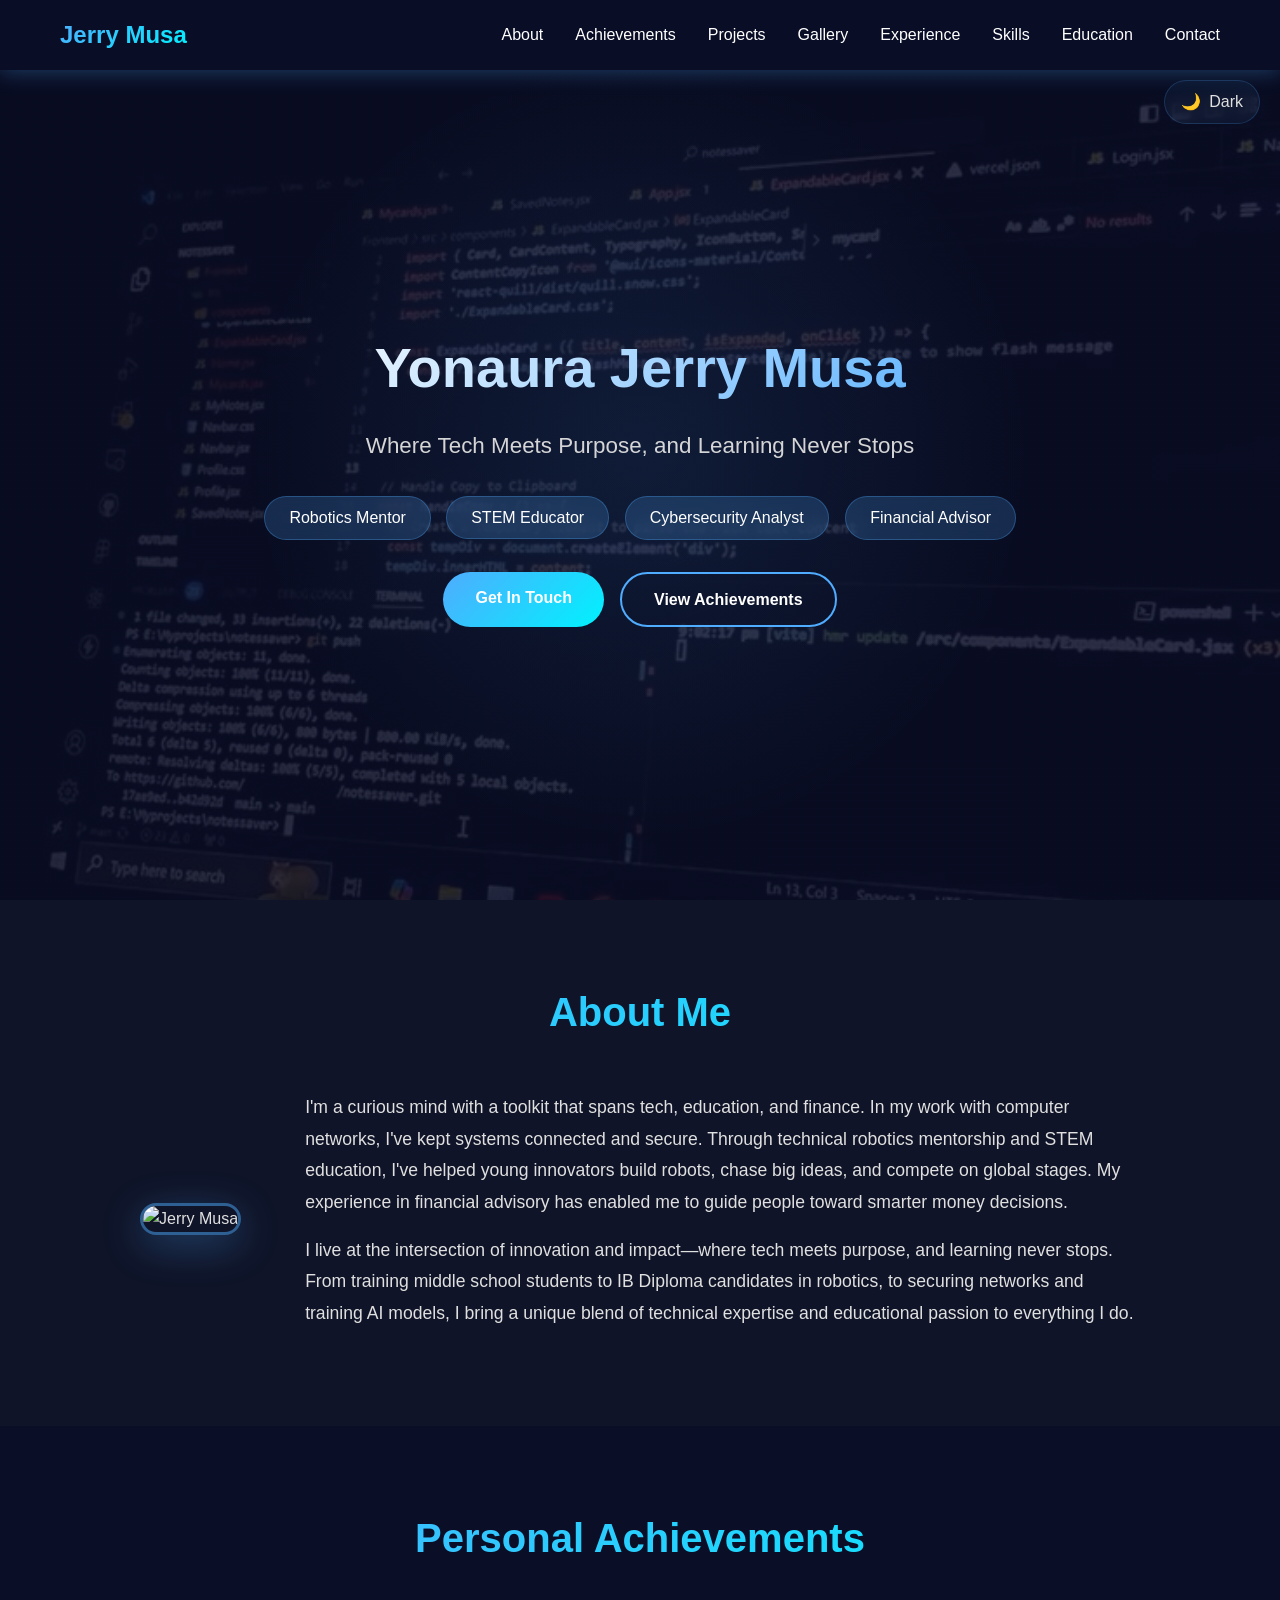
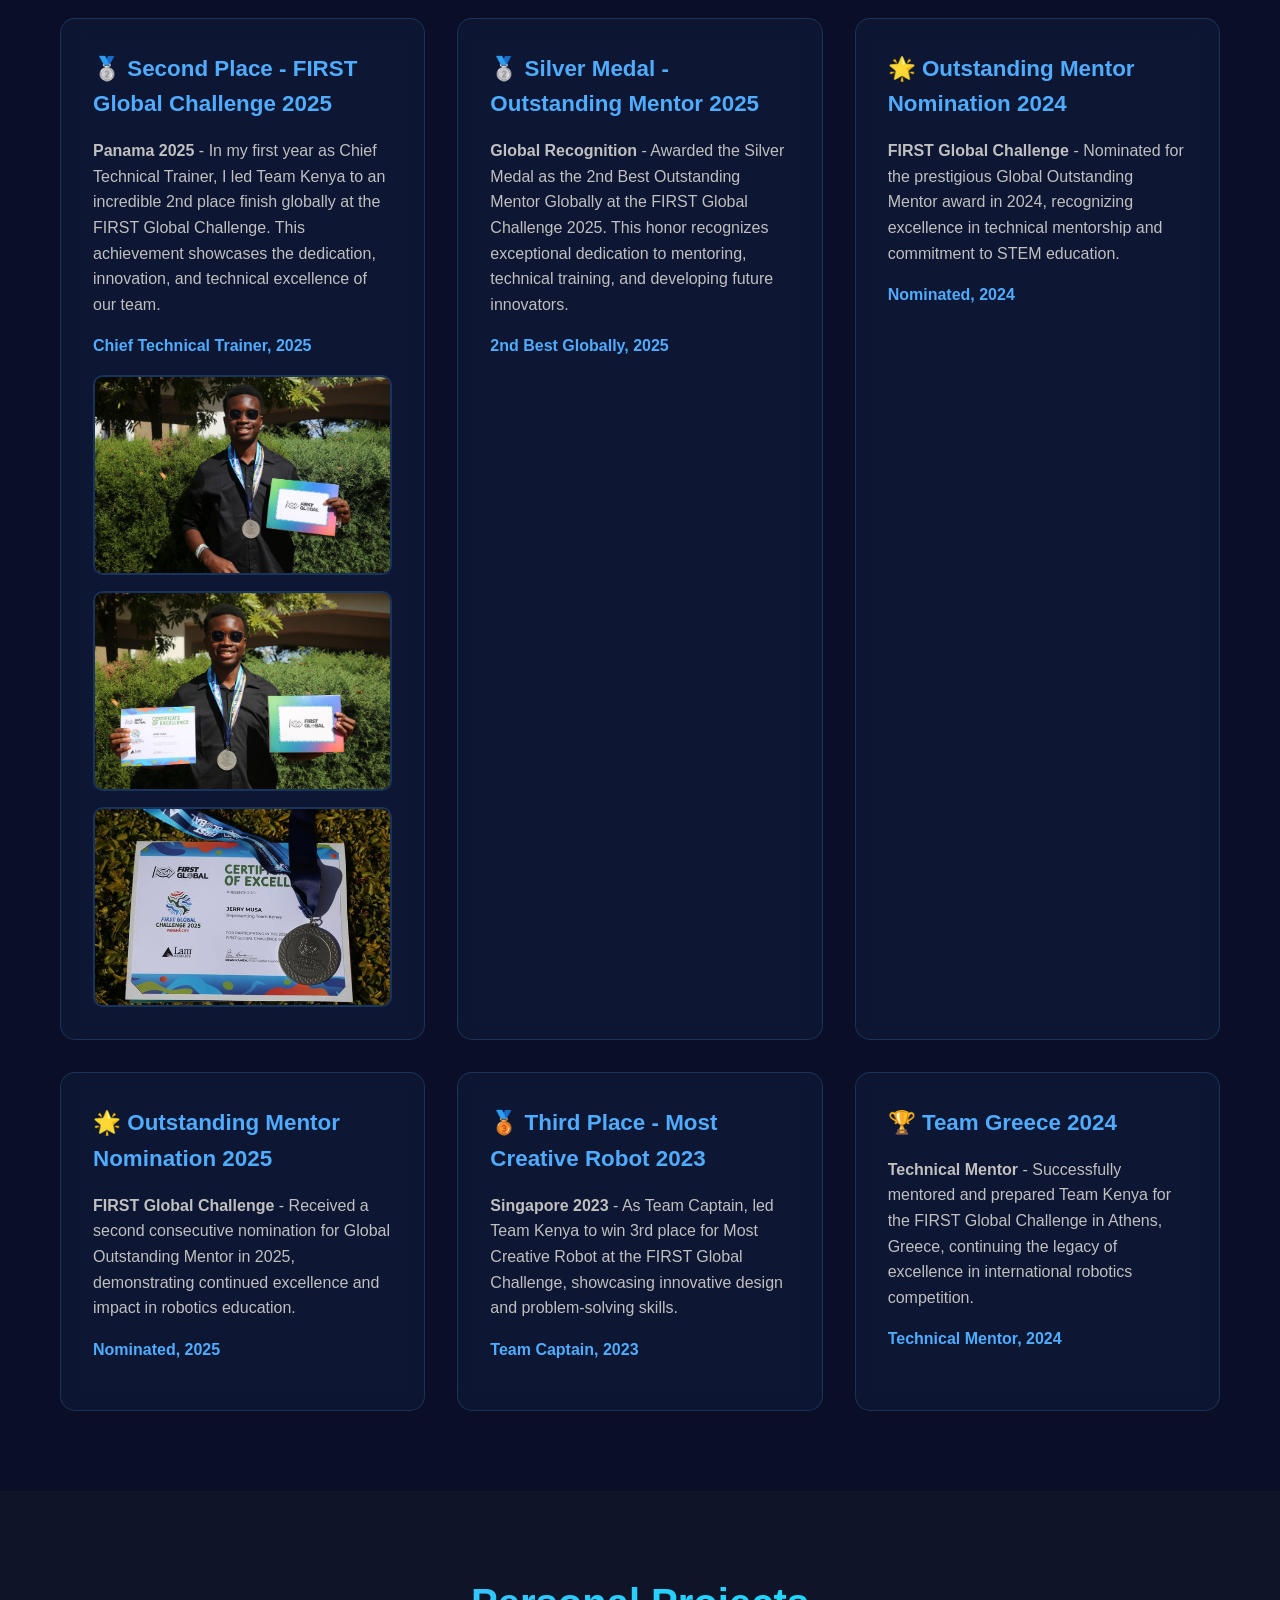
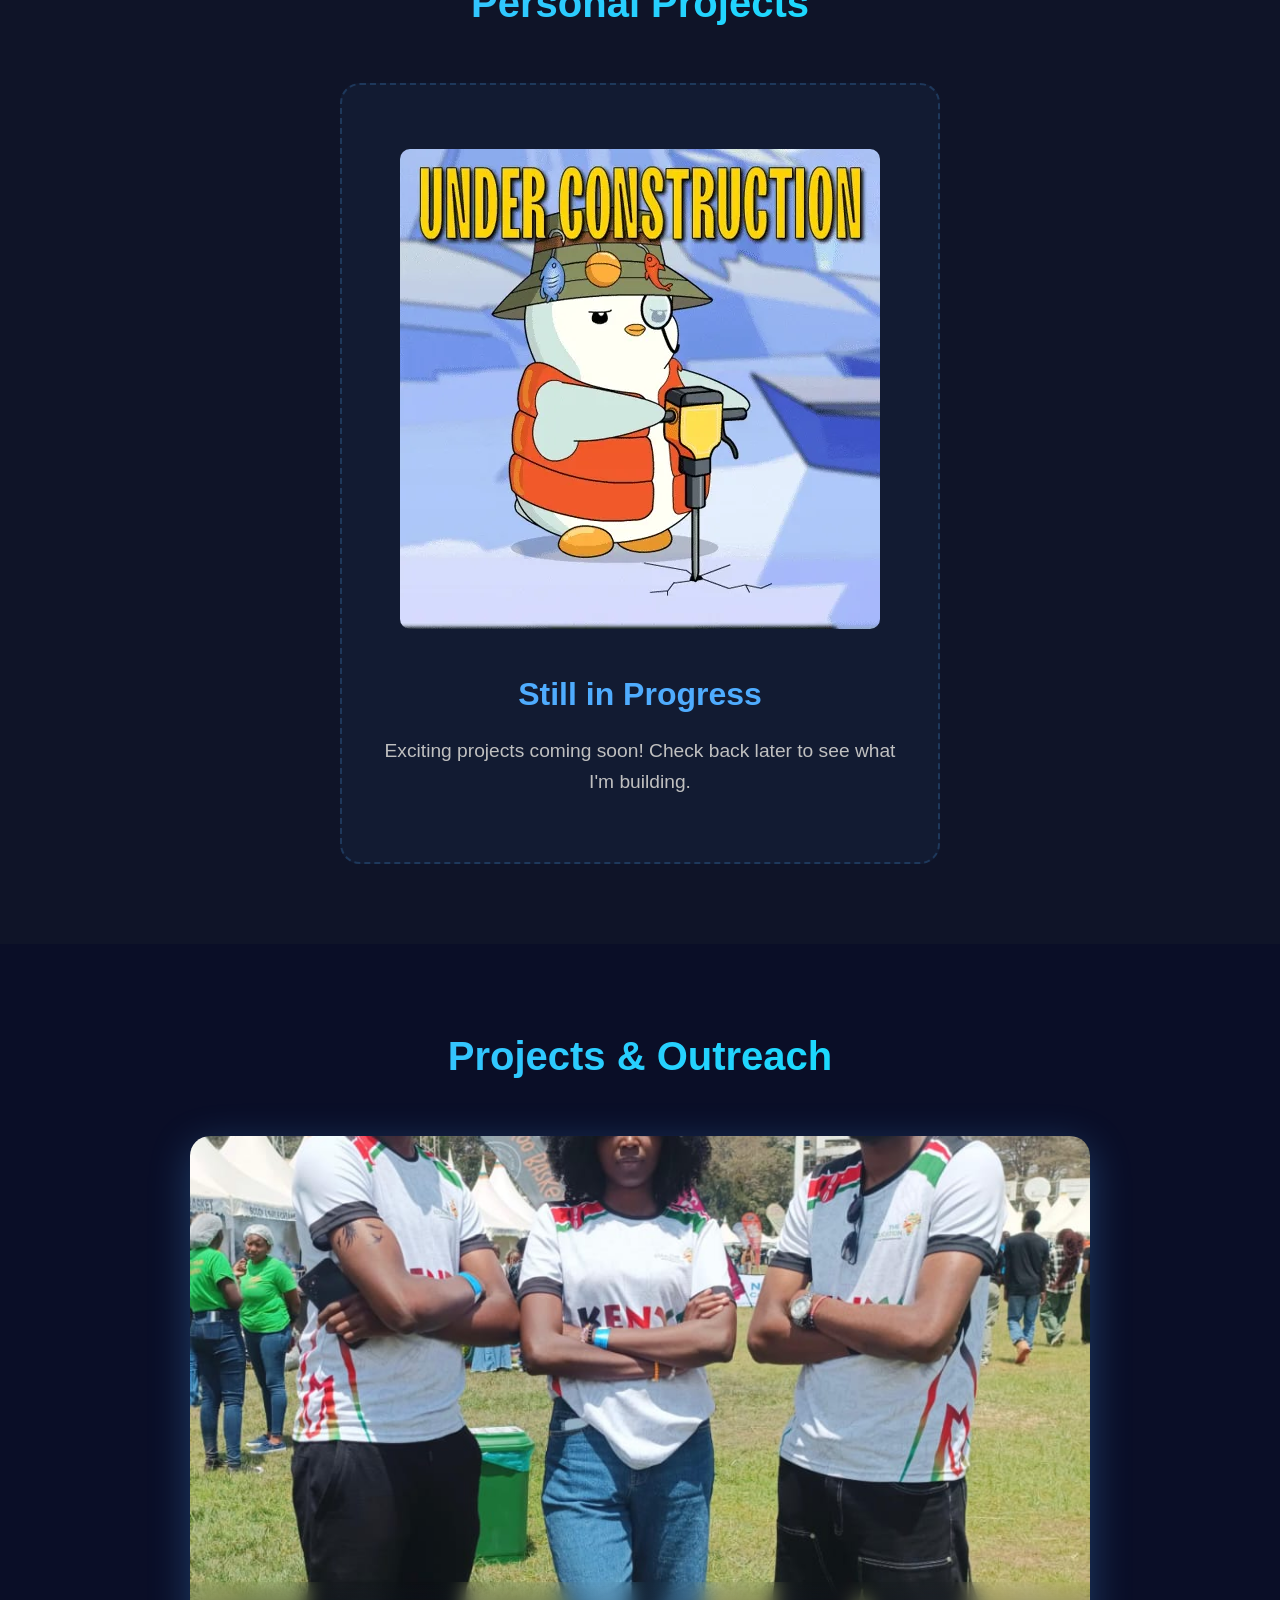
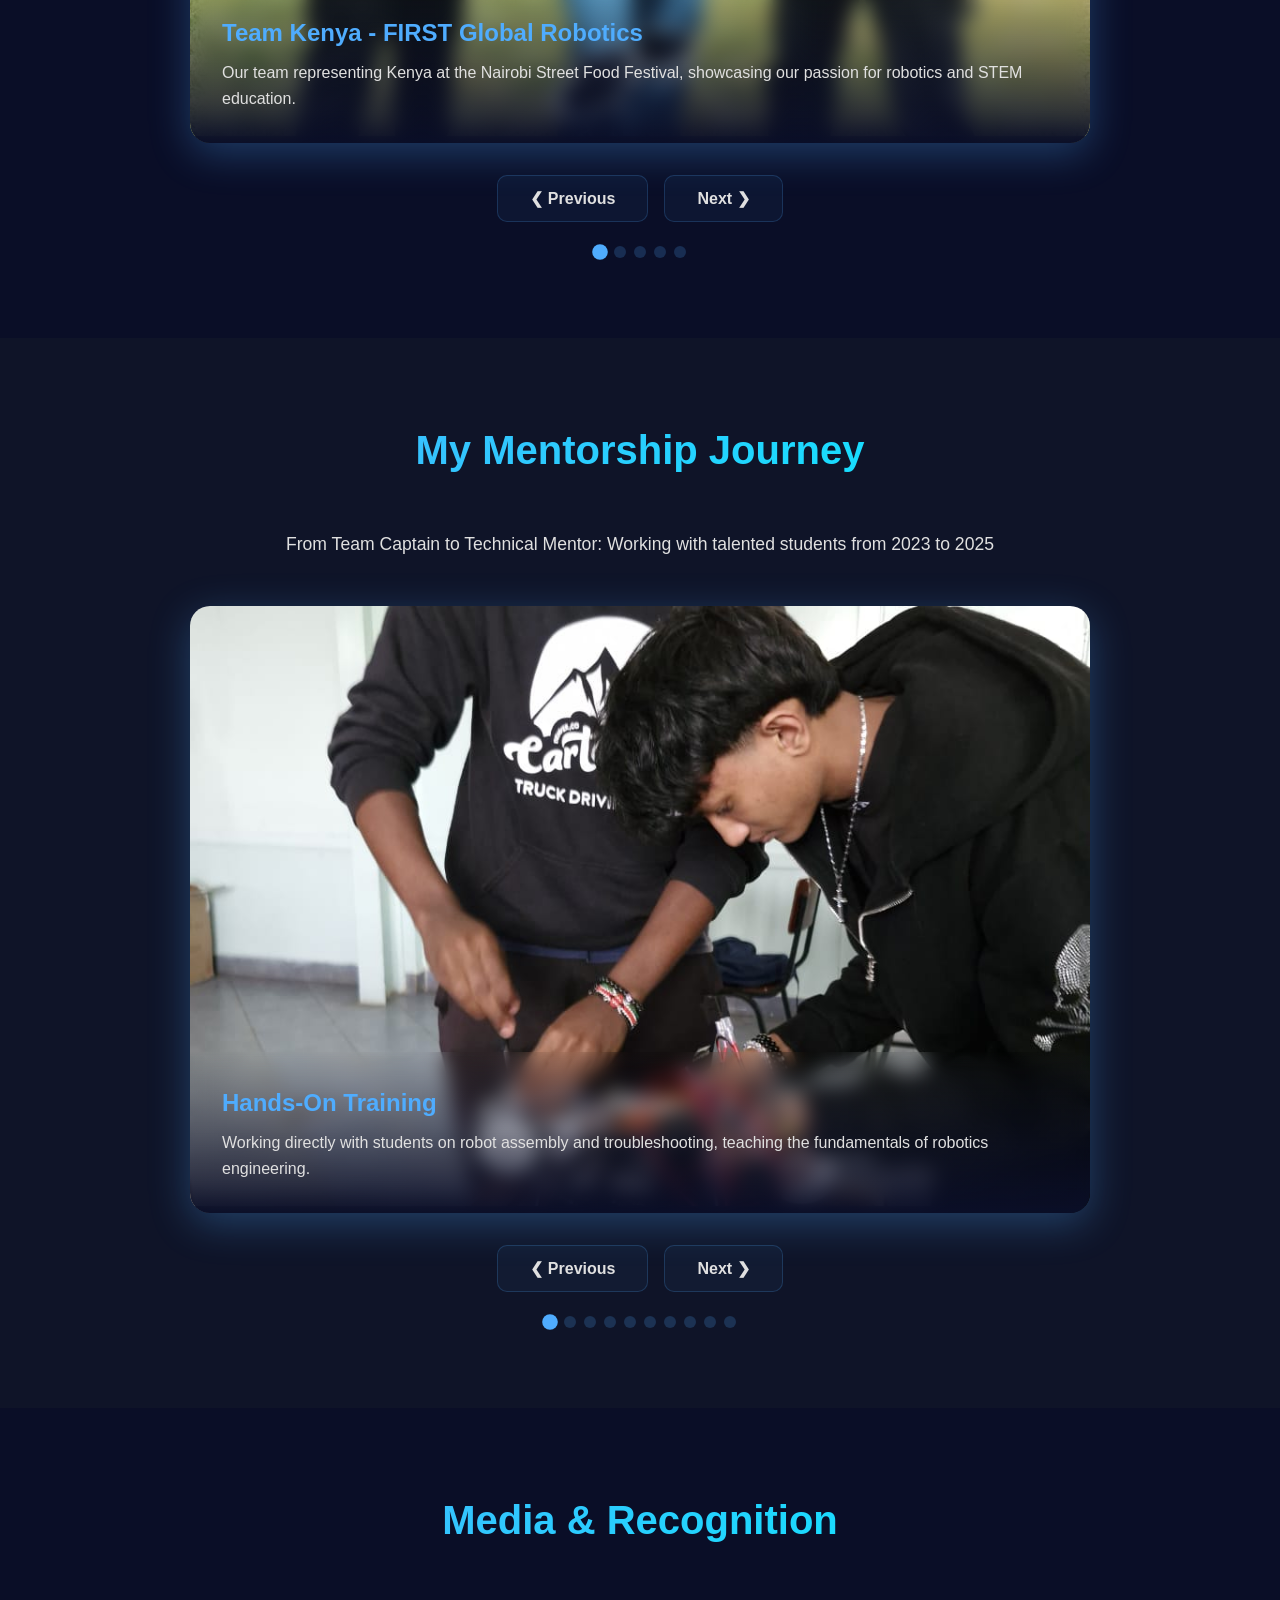
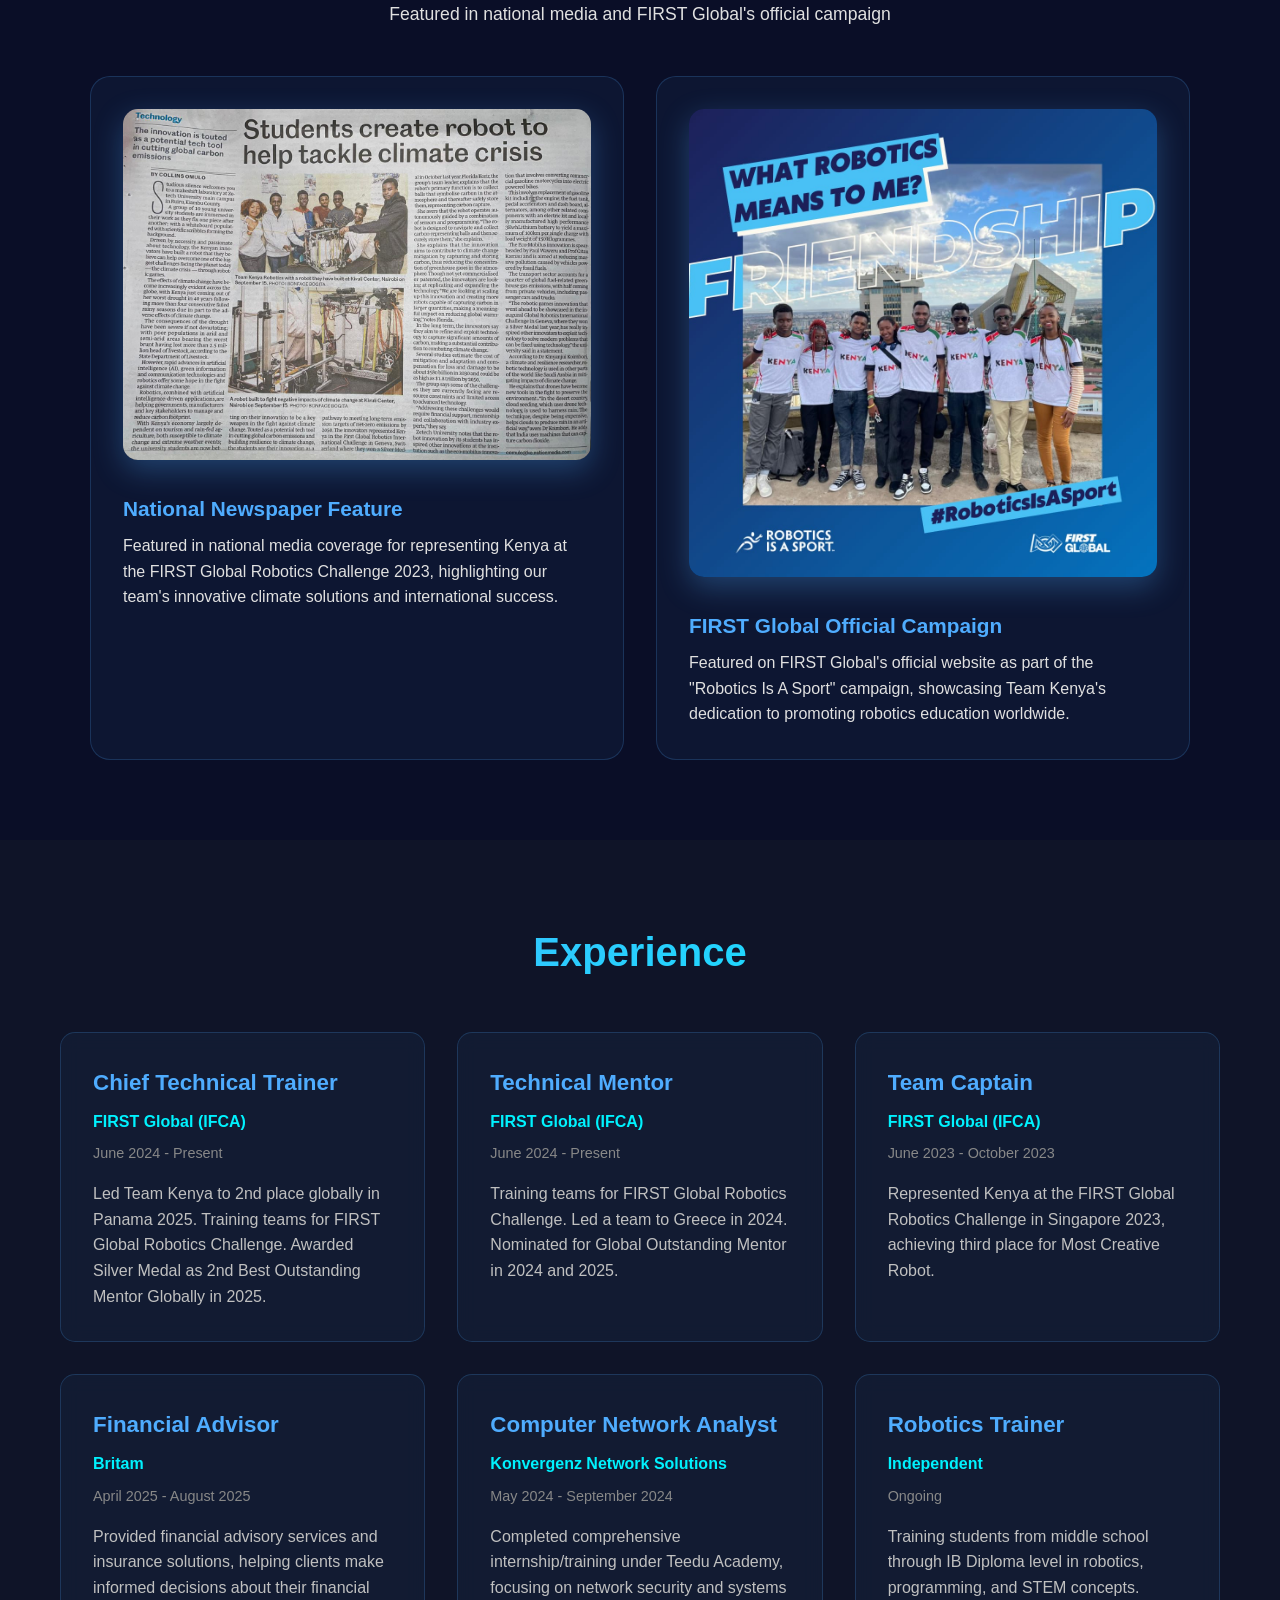
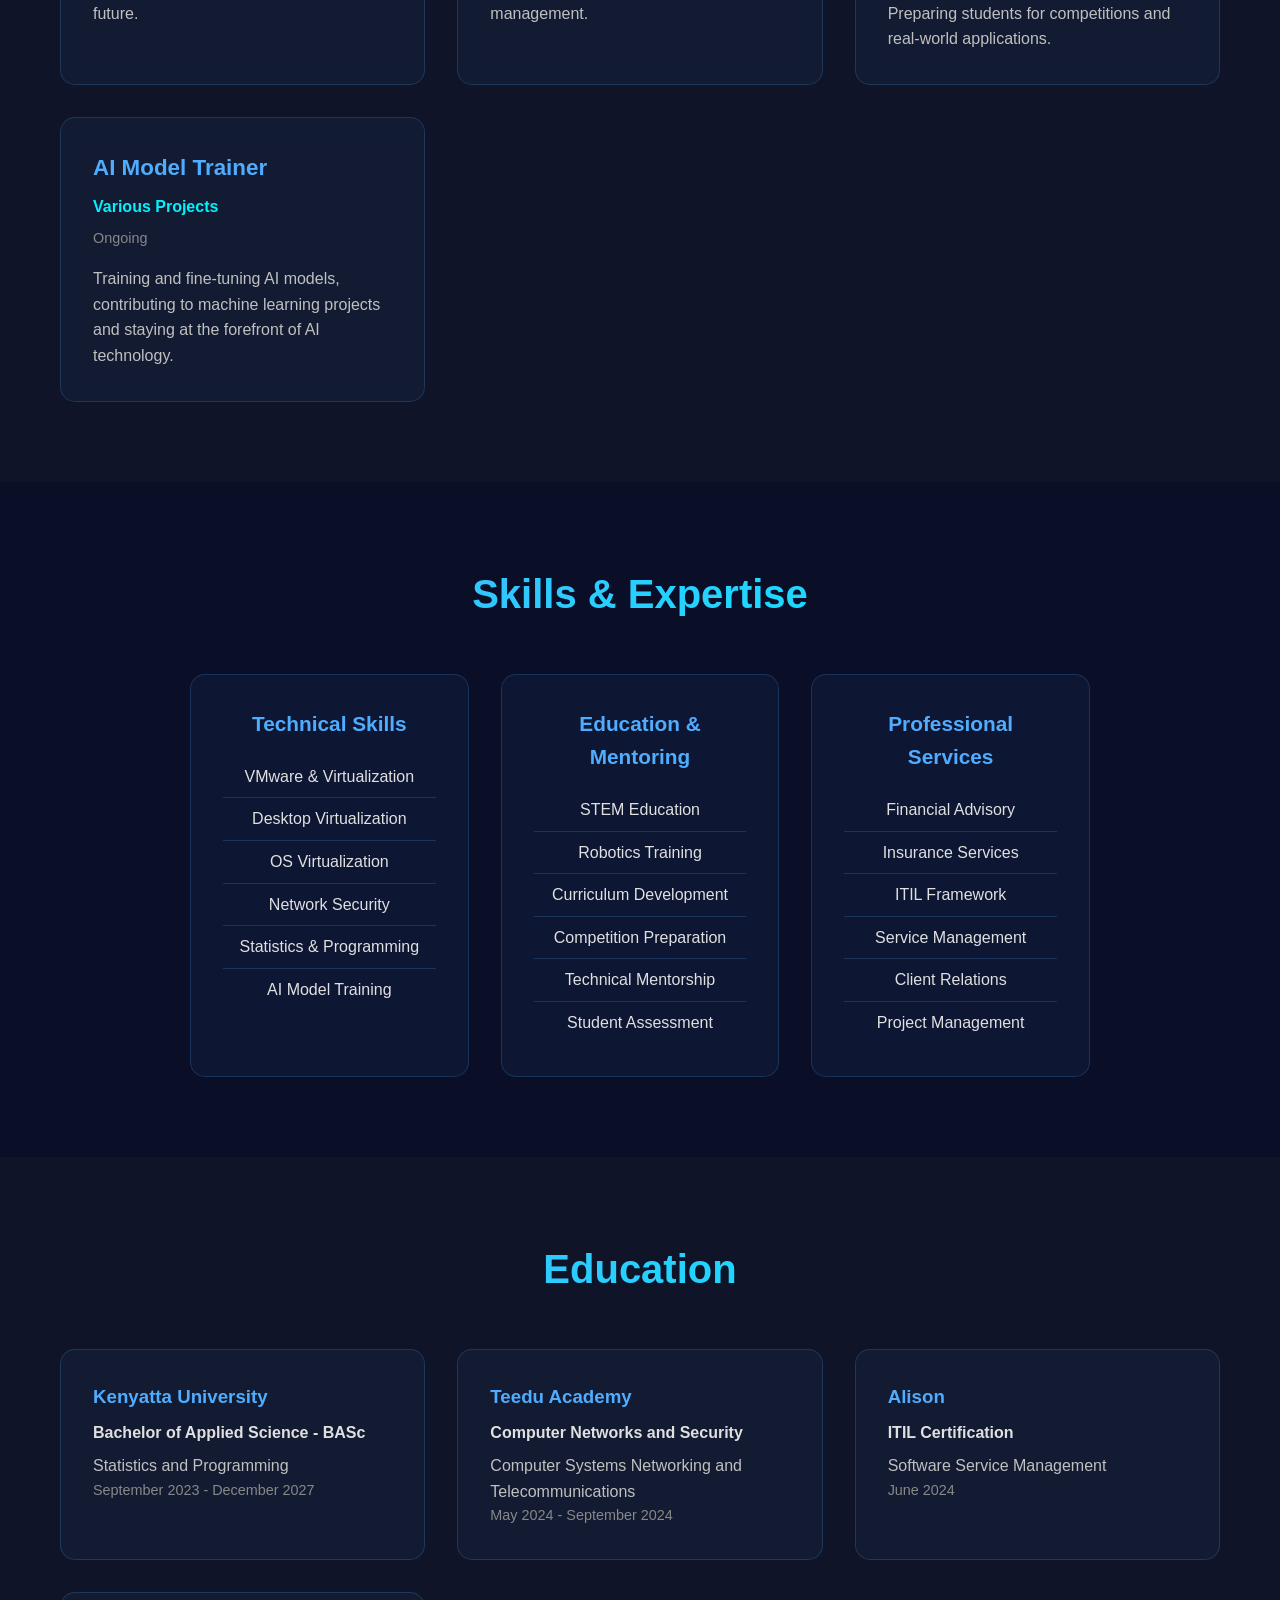
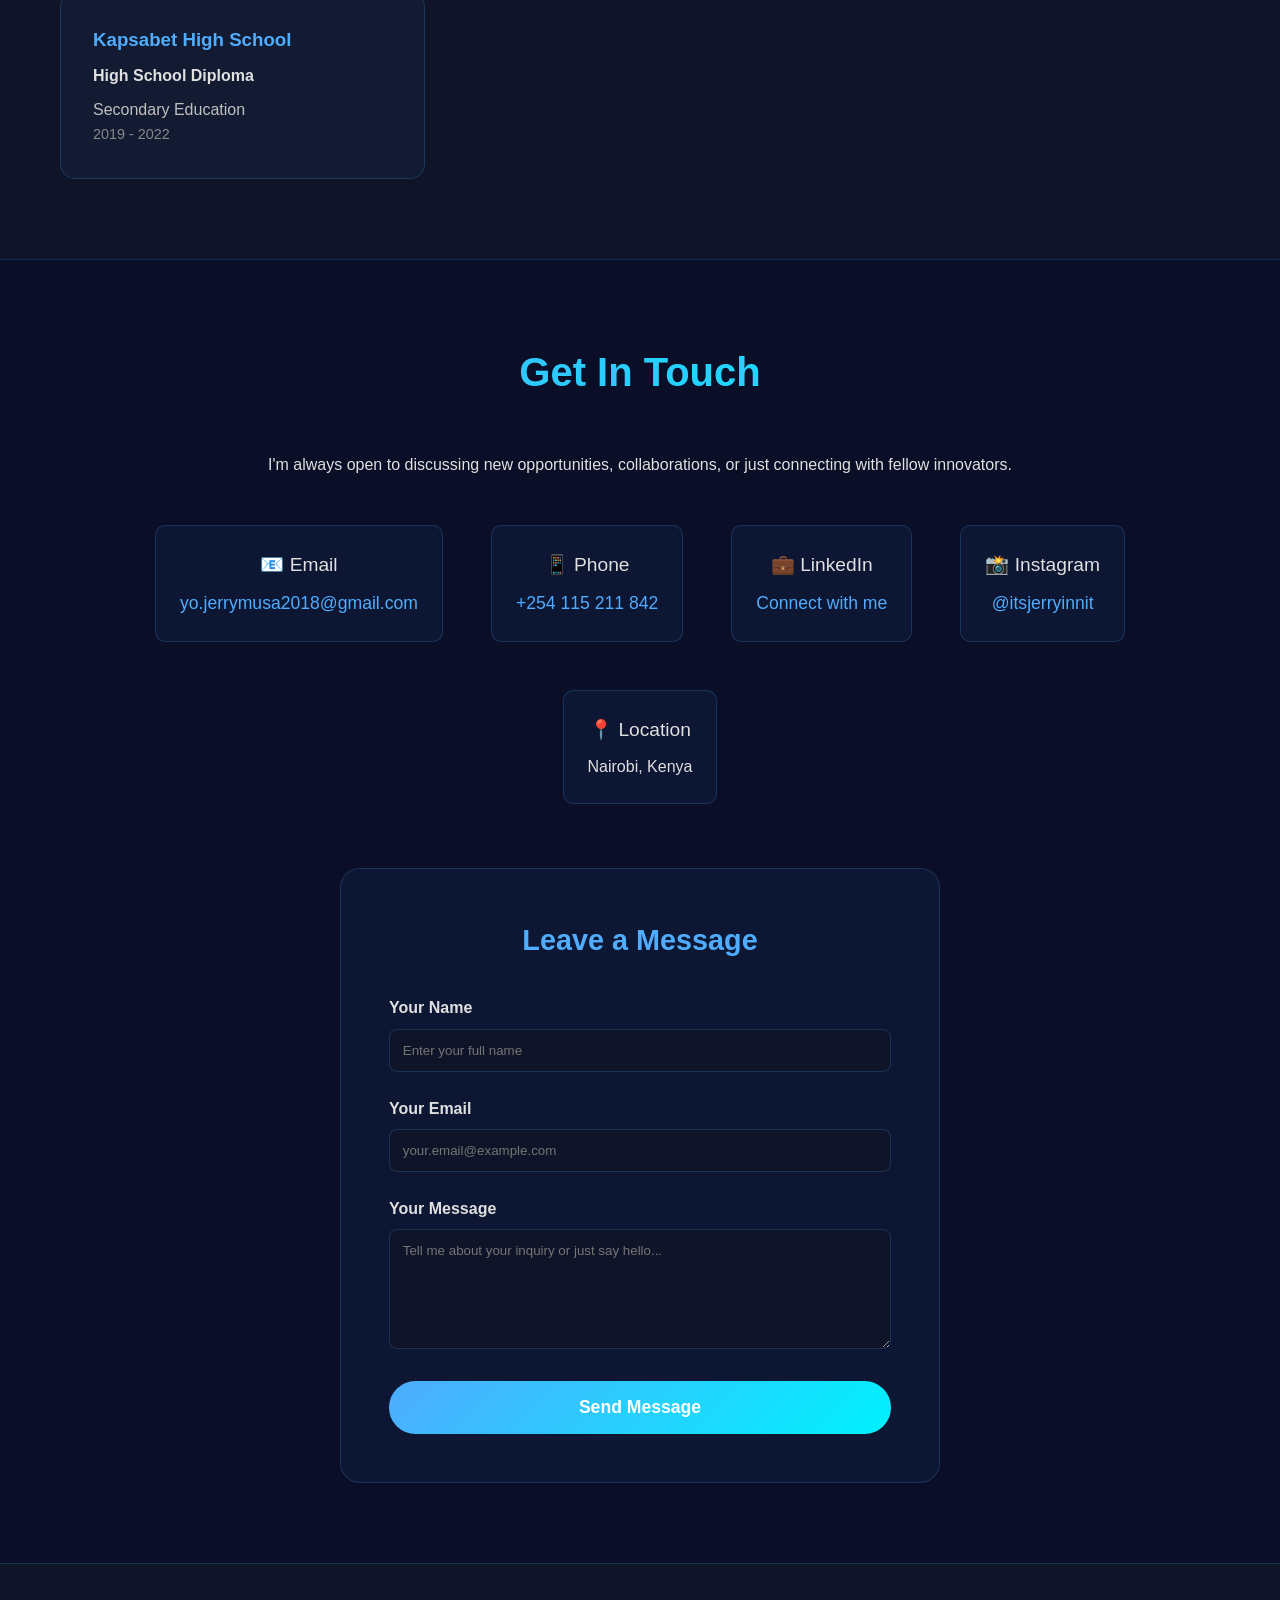
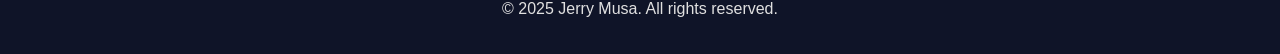
==== commit d79384a0: "Major Updates. Major Updates: Added achievements, projects, darkmode, improved UI" ====
--- a/index.html
+++ b/index.html
@@ -11,17 +11,63 @@
             box-sizing: border-box;
         }
 
+        :root {
+            --bg-primary: #0a0e27;
+            --bg-secondary: #0f1428;
+            --text-primary: #e0e0e0;
+            --text-secondary: #c0c0c0;
+            --accent-primary: #4facfe;
+            --accent-secondary: #00f2fe;
+            --card-bg: rgba(79, 172, 254, 0.05);
+            --border-color: rgba(79, 172, 254, 0.2);
+        }
+
+        [data-theme="light"] {
+            --bg-primary: #f5f7fa;
+            --bg-secondary: #ffffff;
+            --text-primary: #2c3e50;
+            --text-secondary: #34495e;
+            --accent-primary: #3498db;
+            --accent-secondary: #2980b9;
+            --card-bg: rgba(52, 152, 219, 0.05);
+            --border-color: rgba(52, 152, 219, 0.2);
+        }
+
         body {
             font-family: 'Segoe UI', Tahoma, Geneva, Verdana, sans-serif;
             line-height: 1.6;
-            color: #333;
-            background: #0a0e27;
+            color: var(--text-primary);
+            background: var(--bg-primary);
+            transition: background 0.3s ease, color 0.3s ease;
         }
 
         .container {
             max-width: 1200px;
             margin: 0 auto;
             padding: 0 20px;
+        }
+
+        /* Theme Toggle */
+        .theme-toggle {
+            position: fixed;
+            top: 80px;
+            right: 20px;
+            z-index: 999;
+            background: var(--card-bg);
+            border: 1px solid var(--border-color);
+            border-radius: 50px;
+            padding: 0.5rem 1rem;
+            cursor: pointer;
+            backdrop-filter: blur(10px);
+            display: flex;
+            align-items: center;
+            gap: 0.5rem;
+            transition: all 0.3s;
+        }
+
+        .theme-toggle:hover {
+            transform: translateY(-2px);
+            box-shadow: 0 5px 15px rgba(79, 172, 254, 0.3);
         }
 
         /* Header/Navigation */
@@ -35,6 +81,13 @@
             z-index: 1000;
             box-shadow: 0 2px 20px rgba(79, 172, 254, 0.3);
             backdrop-filter: blur(10px);
+            transition: background 0.3s ease;
+        }
+
+        [data-theme="light"] header {
+            background: rgba(255, 255, 255, 0.95);
+            color: var(--text-primary);
+            box-shadow: 0 2px 20px rgba(52, 152, 219, 0.2);
         }
 
         nav {
@@ -63,6 +116,10 @@
             text-decoration: none;
             transition: all 0.3s;
             position: relative;
+        }
+
+        [data-theme="light"] .nav-links a {
+            color: var(--text-primary);
         }
 
         .nav-links a:hover {
@@ -82,6 +139,19 @@
 
         .nav-links a:hover::after {
             width: 100%;
+        }
+
+        .menu-toggle {
+            display: none;
+            background: none;
+            border: none;
+            color: white;
+            font-size: 1.5rem;
+            cursor: pointer;
+        }
+
+        [data-theme="light"] .menu-toggle {
+            color: var(--text-primary);
         }
 
         /* Hero Section */
@@ -154,6 +224,44 @@
             box-shadow: 0 5px 15px rgba(79, 172, 254, 0.4);
         }
 
+        .cta-buttons {
+            display: flex;
+            gap: 1rem;
+            justify-content: center;
+            margin-top: 2rem;
+            animation: fadeInUp 1s ease 0.6s backwards;
+        }
+
+        .btn {
+            padding: 0.8rem 2rem;
+            border-radius: 30px;
+            text-decoration: none;
+            font-weight: 600;
+            transition: all 0.3s;
+            border: 2px solid var(--accent-primary);
+        }
+
+        .btn-primary {
+            background: linear-gradient(135deg, #4facfe 0%, #00f2fe 100%);
+            color: white;
+            border: none;
+        }
+
+        .btn-primary:hover {
+            transform: translateY(-3px);
+            box-shadow: 0 10px 25px rgba(79, 172, 254, 0.4);
+        }
+
+        .btn-secondary {
+            background: transparent;
+            color: white;
+        }
+
+        .btn-secondary:hover {
+            background: rgba(79, 172, 254, 0.2);
+            transform: translateY(-3px);
+        }
+
         /* Section Styles */
         section {
             padding: 80px 0;
@@ -171,7 +279,7 @@
 
         /* About Section */
         .about {
-            background: #0f1428;
+            background: var(--bg-secondary);
         }
 
         .about-wrapper {
@@ -199,16 +307,146 @@
             flex: 1;
             font-size: 1.1rem;
             line-height: 1.8;
-            color: #e0e0e0;
+            color: var(--text-primary);
         }
 
         .about-content p {
             margin-bottom: 1rem;
         }
 
+        /* Achievements Section */
+        .achievements {
+            background: var(--bg-primary);
+        }
+
+        .achievements-grid {
+            display: grid;
+            grid-template-columns: repeat(auto-fit, minmax(350px, 1fr));
+            gap: 2rem;
+        }
+
+        .achievement-card {
+            background: var(--card-bg);
+            padding: 2rem;
+            border-radius: 15px;
+            border: 1px solid var(--border-color);
+            transition: all 0.3s;
+            backdrop-filter: blur(10px);
+        }
+
+        .achievement-card:hover {
+            transform: translateY(-8px);
+            box-shadow: 0 10px 30px rgba(79, 172, 254, 0.3);
+            border-color: rgba(79, 172, 254, 0.5);
+        }
+
+        .achievement-card h3 {
+            color: var(--accent-primary);
+            margin-bottom: 1rem;
+            font-size: 1.4rem;
+        }
+
+        .achievement-card p {
+            color: var(--text-secondary);
+            margin-bottom: 1rem;
+        }
+
+        .achievement-photos {
+            display: grid;
+            grid-template-columns: repeat(auto-fit, minmax(150px, 1fr));
+            gap: 1rem;
+            margin-top: 1rem;
+        }
+
+        .achievement-photos img {
+            width: 100%;
+            height: 200px;
+            object-fit: cover;
+            border-radius: 10px;
+            cursor: pointer;
+            transition: all 0.3s;
+            border: 2px solid var(--border-color);
+        }
+
+        .achievement-photos img:hover {
+            transform: scale(1.05);
+            box-shadow: 0 5px 20px rgba(79, 172, 254, 0.4);
+        }
+
+        /* Lightbox */
+        .lightbox {
+            display: none;
+            position: fixed;
+            top: 0;
+            left: 0;
+            width: 100%;
+            height: 100%;
+            background: rgba(0, 0, 0, 0.9);
+            z-index: 2000;
+            justify-content: center;
+            align-items: center;
+        }
+
+        .lightbox.active {
+            display: flex;
+        }
+
+        .lightbox img {
+            max-width: 90%;
+            max-height: 90%;
+            border-radius: 10px;
+        }
+
+        .lightbox-close {
+            position: absolute;
+            top: 20px;
+            right: 40px;
+            color: white;
+            font-size: 3rem;
+            cursor: pointer;
+            transition: all 0.3s;
+        }
+
+        .lightbox-close:hover {
+            color: var(--accent-primary);
+        }
+
+        /* Projects Section */
+        .projects {
+            background: var(--bg-secondary);
+            text-align: center;
+        }
+
+        .projects-placeholder {
+            max-width: 600px;
+            margin: 0 auto;
+            padding: 4rem 2rem;
+            background: var(--card-bg);
+            border-radius: 20px;
+            border: 2px dashed var(--border-color);
+        }
+
+        .projects-placeholder img {
+            max-width: 100%;
+            height: auto;
+            border-radius: 10px;
+            margin-bottom: 2rem;
+        }
+
+        .projects-placeholder h3 {
+            color: var(--accent-primary);
+            font-size: 2rem;
+            margin-bottom: 1rem;
+        }
+
+        .projects-placeholder p {
+            color: var(--text-secondary);
+            font-size: 1.2rem;
+        }
+
         /* Gallery Section */
         .gallery {
-            background: #0a0e27;
+            background: var(--bg-primary);
         }
 
         .slideshow-container {
@@ -265,14 +503,15 @@
         }
 
         .slide-btn {
-            background: rgba(79, 172, 254, 0.2);
-            color: white;
-            border: 1px solid rgba(79, 172, 254, 0.5);
+            background: var(--card-bg);
+            color: var(--text-primary);
+            border: 1px solid var(--border-color);
             padding: 0.8rem 2rem;
             border-radius: 10px;
             cursor: pointer;
             transition: all 0.3s;
             font-size: 1rem;
+            font-weight: 600;
         }
 
         .slide-btn:hover {
@@ -291,19 +530,19 @@
             width: 12px;
             height: 12px;
             border-radius: 50%;
-            background: rgba(79, 172, 254, 0.3);
+            background: var(--border-color);
             cursor: pointer;
             transition: all 0.3s;
         }
 
         .indicator.active {
-            background: #4facfe;
+            background: var(--accent-primary);
             transform: scale(1.3);
         }
 
         /* Experience Section */
         .experience {
-            background: #0f1428;
+            background: var(--bg-secondary);
         }
 
         .experience-grid {
@@ -313,10 +552,10 @@
         }
 
         .experience-card {
-            background: linear-gradient(135deg, rgba(79, 172, 254, 0.05) 0%, rgba(0, 242, 254, 0.05) 100%);
+            background: var(--card-bg);
             padding: 2rem;
             border-radius: 15px;
-            border: 1px solid rgba(79, 172, 254, 0.2);
+            border: 1px solid var(--border-color);
             transition: all 0.3s;
             backdrop-filter: blur(10px);
         }
@@ -328,14 +567,14 @@
         }
 
         .experience-card h3 {
-            color: #4facfe;
+            color: var(--accent-primary);
             margin-bottom: 0.5rem;
             font-size: 1.4rem;
         }
 
         .experience-card .company {
             font-weight: bold;
-            color: #00f2fe;
+            color: var(--accent-secondary);
             margin-bottom: 0.5rem;
         }
 
@@ -346,12 +585,12 @@
         }
 
         .experience-card p {
-            color: #c0c0c0;
+            color: var(--text-secondary);
         }
 
         /* Skills Section */
         .skills {
-            background: #0a0e27;
+            background: var(--bg-primary);
         }
 
         .skills-container {
@@ -363,12 +602,12 @@
         }
 
         .skill-category {
-            background: linear-gradient(135deg, rgba(79, 172, 254, 0.1) 0%, rgba(0, 242, 254, 0.1) 100%);
-            color: white;
+            background: var(--card-bg);
+            color: var(--text-primary);
             padding: 2rem;
             border-radius: 15px;
             text-align: center;
-            border: 1px solid rgba(79, 172, 254, 0.3);
+            border: 1px solid var(--border-color);
             transition: all 0.3s;
         }
 
@@ -380,7 +619,7 @@
         .skill-category h3 {
             margin-bottom: 1rem;
             font-size: 1.3rem;
-            color: #4facfe;
+            color: var(--accent-primary);
         }
 
         .skill-category ul {
@@ -389,8 +628,8 @@
 
         .skill-category li {
             padding: 0.5rem 0;
-            border-bottom: 1px solid rgba(79, 172, 254, 0.2);
-            color: #e0e0e0;
+            border-bottom: 1px solid var(--border-color);
+            color: var(--text-primary);
         }
 
         .skill-category li:last-child {
@@ -399,7 +638,7 @@
 
         /* Education Section */
         .education {
-            background: #0f1428;
+            background: var(--bg-secondary);
         }
 
         .education-grid {
@@ -409,10 +648,10 @@
         }
 
         .education-card {
-            background: linear-gradient(135deg, rgba(79, 172, 254, 0.05) 0%, rgba(0, 242, 254, 0.05) 100%);
+            background: var(--card-bg);
             padding: 2rem;
             border-radius: 15px;
-            border: 1px solid rgba(79, 172, 254, 0.2);
+            border: 1px solid var(--border-color);
             transition: all 0.3s;
         }
 
@@ -422,18 +661,18 @@
         }
 
         .education-card h3 {
-            color: #4facfe;
+            color: var(--accent-primary);
             margin-bottom: 0.5rem;
         }
 
         .education-card .degree {
             font-weight: bold;
             margin-bottom: 0.5rem;
-            color: #e0e0e0;
+            color: var(--text-primary);
         }
 
         .education-card p {
-            color: #c0c0c0;
+            color: var(--text-secondary);
         }
 
         .education-card .year {
@@ -443,10 +682,10 @@
 
         /* Contact Section */
         .contact {
-            background: linear-gradient(135deg, rgba(79, 172, 254, 0.1) 0%, rgba(0, 242, 254, 0.1) 100%);
-            color: white;
+            background: var(--bg-primary);
+            color: var(--text-primary);
             text-align: center;
-            border-top: 1px solid rgba(79, 172, 254, 0.3);
+            border-top: 1px solid var(--border-color);
         }
 
         .contact-info {
@@ -455,6 +694,7 @@
             gap: 3rem;
             margin-top: 2rem;
             flex-wrap: wrap;
+            margin-bottom: 4rem;
         }
 
         .contact-item {
@@ -463,9 +703,9 @@
             align-items: center;
             gap: 0.5rem;
             padding: 1.5rem;
-            background: rgba(79, 172, 254, 0.05);
+            background: var(--card-bg);
             border-radius: 10px;
-            border: 1px solid rgba(79, 172, 254, 0.2);
+            border: 1px solid var(--border-color);
             transition: all 0.3s;
         }
 
@@ -480,23 +720,93 @@
         }
 
         .contact-item a {
-            color: #4facfe;
+            color: var(--accent-primary);
             text-decoration: none;
             font-size: 1.1rem;
             transition: all 0.3s;
         }
 
         .contact-item a:hover {
-            color: #00f2fe;
+            color: var(--accent-secondary);
+        }
+
+        /* Contact Form */
+        .contact-form-container {
+            max-width: 600px;
+            margin: 0 auto;
+            background: var(--card-bg);
+            padding: 3rem;
+            border-radius: 20px;
+            border: 1px solid var(--border-color);
+        }
+
+        .contact-form-container h3 {
+            color: var(--accent-primary);
+            margin-bottom: 2rem;
+            font-size: 1.8rem;
+        }
+
+        .form-group {
+            margin-bottom: 1.5rem;
+            text-align: left;
+        }
+
+        .form-group label {
+            display: block;
+            margin-bottom: 0.5rem;
+            color: var(--text-primary);
+            font-weight: 600;
+        }
+
+        .form-group input,
+        .form-group textarea {
+            width: 100%;
+            padding: 0.8rem;
+            border: 1px solid var(--border-color);
+            border-radius: 8px;
+            background: var(--bg-secondary);
+            color: var(--text-primary);
+            font-family: inherit;
+            transition: all 0.3s;
+        }
+
+        .form-group input:focus,
+        .form-group textarea:focus {
+            outline: none;
+            border-color: var(--accent-primary);
+            box-shadow: 0 0 0 3px rgba(79, 172, 254, 0.1);
+        }
+
+        .form-group textarea {
+            resize: vertical;
+            min-height: 120px;
+        }
+
+        .form-submit {
+            background: linear-gradient(135deg, #4facfe 0%, #00f2fe 100%);
+            color: white;
+            border: none;
+            padding: 1rem 3rem;
+            border-radius: 30px;
+            font-size: 1.1rem;
+            font-weight: 600;
+            cursor: pointer;
+            transition: all 0.3s;
+            width: 100%;
+        }
+
+        .form-submit:hover {
+            transform: translateY(-3px);
+            box-shadow: 0 10px 25px rgba(79, 172, 254, 0.4);
         }
 
         /* Footer */
         footer {
-            background: #0a0e27;
-            color: white;
+            background: var(--bg-secondary);
+            color: var(--text-primary);
             text-align: center;
             padding: 2rem 0;
-            border-top: 1px solid rgba(79, 172, 254, 0.3);
+            border-top: 1px solid var(--border-color);
         }
 
         /* Animations */
@@ -520,17 +830,27 @@
             }
         }
 
-        /* Mobile Menu */
-        .menu-toggle {
-            display: none;
-            background: none;
-            border: none;
-            color: white;
-            font-size: 1.5rem;
-            cursor: pointer;
-        }
-
+        /* Scroll animations */
+        .scroll-reveal {
+            opacity: 0;
+            transform: translateY(30px);
+            transition: all 0.6s ease;
+        }
+
+        .scroll-reveal.active {
+            opacity: 1;
+            transform: translateY(0);
+        }
+
+        /* Mobile Responsive */
         @media (max-width: 768px) {
+            .theme-toggle {
+                top: 70px;
+                right: 10px;
+                padding: 0.4rem 0.8rem;
+                font-size: 0.9rem;
+            }
+
             .nav-links {
                 display: none;
                 position: absolute;
@@ -541,6 +861,11 @@
                 flex-direction: column;
                 padding: 1rem;
                 gap: 1rem;
+                box-shadow: 0 10px 30px rgba(0, 0, 0, 0.3);
+            }
+
+            [data-theme="light"] .nav-links {
+                background: rgba(255, 255, 255, 0.98);
             }
 
             .nav-links.active {
@@ -580,10 +905,28 @@
             .contact-info {
                 gap: 1.5rem;
             }
+
+            .achievements-grid {
+                grid-template-columns: 1fr;
+            }
+
+            .achievement-photos {
+                grid-template-columns: 1fr;
+            }
+
+            .contact-form-container {
+                padding: 2rem 1.5rem;
+            }
         }
     </style>
 </head>
 <body>
+    <!-- Theme Toggle -->
+    <div class="theme-toggle" onclick="toggleTheme()">
+        <span id="themeIcon">🌙</span>
+        <span id="themeText">Dark</span>
+    </div>
+
     <!-- Header -->
     <header>
         <nav class="container">
@@ -591,6 +934,8 @@
             <button class="menu-toggle" onclick="toggleMenu()">☰</button>
             <ul class="nav-links" id="navLinks">
                 <li><a href="#about">About</a></li>
+                <li><a href="#achievements">Achievements</a></li>
+                <li><a href="#projects">Projects</a></li>
                 <li><a href="#gallery">Gallery</a></li>
                 <li><a href="#experience">Experience</a></li>
                 <li><a href="#skills">Skills</a></li>
@@ -599,6 +944,12 @@
             </ul>
         </nav>
     </header>
+
+    <!-- Lightbox -->
+    <div class="lightbox" id="lightbox" onclick="closeLightbox()">
+        <span class="lightbox-close">&times;</span>
+        <img src="" alt="Enlarged view" id="lightboxImg">
+    </div>
 
     <!-- Hero Section -->
     <section class="hero">
@@ -611,11 +962,15 @@
                 <span class="tag">Cybersecurity Analyst</span>
                 <span class="tag">Financial Advisor</span>
             </div>
+            <div class="cta-buttons">
+                <a href="#contact" class="btn btn-primary">Get In Touch</a>
+                <a href="#achievements" class="btn btn-secondary">View Achievements</a>
+            </div>
         </div>
     </section>
 
     <!-- About Section -->
-    <section class="about" id="about">
+    <section class="about scroll-reveal" id="about">
         <div class="container">
             <h2 class="section-title">About Me</h2>
             <div class="about-wrapper">
@@ -630,8 +985,69 @@
         </div>
     </section>
 
+    <!-- Achievements Section -->
+    <section class="achievements scroll-reveal" id="achievements">
+        <div class="container">
+            <h2 class="section-title">Personal Achievements</h2>
+            <div class="achievements-grid">
+                <div class="achievement-card">
+                    <h3>🥈 Second Place - FIRST Global Challenge 2025</h3>
+                    <p><strong>Panama 2025</strong> - In my first year as Chief Technical Trainer, I led Team Kenya to an incredible 2nd place finish globally at the FIRST Global Challenge. This achievement showcases the dedication, innovation, and technical excellence of our team.</p>
+                    <p style="color: var(--accent-primary); font-weight: 600;">Chief Technical Trainer, 2025</p>
+                    <div class="achievement-photos">
+                        <img src="panama1.jpg" alt="Team Kenya 2nd Place" onclick="openLightbox(this.src)">
+                        <img src="panama2.jpg" alt="Certificate and Medal" onclick="openLightbox(this.src)">
+                        <img src="panama3.jpg" alt="Celebrating Success" onclick="openLightbox(this.src)">
+                    </div>
+                </div>
+
+                <div class="achievement-card">
+                    <h3>🥈 Silver Medal - Outstanding Mentor 2025</h3>
+                    <p><strong>Global Recognition</strong> - Awarded the Silver Medal as the 2nd Best Outstanding Mentor Globally at the FIRST Global Challenge 2025. This honor recognizes exceptional dedication to mentoring, technical training, and developing future innovators.</p>
+                    <p style="color: var(--accent-primary); font-weight: 600;">2nd Best Globally, 2025</p>
+                </div>
+
+                <div class="achievement-card">
+                    <h3>🌟 Outstanding Mentor Nomination 2024</h3>
+                    <p><strong>FIRST Global Challenge</strong> - Nominated for the prestigious Global Outstanding Mentor award in 2024, recognizing excellence in technical mentorship and commitment to STEM education.</p>
+                    <p style="color: var(--accent-primary); font-weight: 600;">Nominated, 2024</p>
+                </div>
+
+                <div class="achievement-card">
+                    <h3>🌟 Outstanding Mentor Nomination 2025</h3>
+                    <p><strong>FIRST Global Challenge</strong> - Received a second consecutive nomination for Global Outstanding Mentor in 2025, demonstrating continued excellence and impact in robotics education.</p>
+                    <p style="color: var(--accent-primary); font-weight: 600;">Nominated, 2025</p>
+                </div>
+
+                <div class="achievement-card">
+                    <h3>🥉 Third Place - Most Creative Robot 2023</h3>
+                    <p><strong>Singapore 2023</strong> - As Team Captain, led Team Kenya to win 3rd place for Most Creative Robot at the FIRST Global Challenge, showcasing innovative design and problem-solving skills.</p>
+                    <p style="color: var(--accent-primary); font-weight: 600;">Team Captain, 2023</p>
+                </div>
+
+                <div class="achievement-card">
+                    <h3>🏆 Team Greece 2024</h3>
+                    <p><strong>Technical Mentor</strong> - Successfully mentored and prepared Team Kenya for the FIRST Global Challenge in Athens, Greece, continuing the legacy of excellence in international robotics competition.</p>
+                    <p style="color: var(--accent-primary); font-weight: 600;">Technical Mentor, 2024</p>
+                </div>
+            </div>
+        </div>
+    </section>
+
+    <!-- Projects Section -->
+    <section class="projects scroll-reveal" id="projects">
+        <div class="container">
+            <h2 class="section-title">Personal Projects</h2>
+            <div class="projects-placeholder">
+                <img src="construction.gif" alt="Construction animation">
+                <h3>Still in Progress</h3>
+                <p>Exciting projects coming soon! Check back later to see what I'm building.</p>
+            </div>
+        </div>
+    </section>
+
     <!-- Gallery Section -->
-    <section class="gallery" id="gallery">
+    <section class="gallery scroll-reveal" id="gallery">
         <div class="container">
             <h2 class="section-title">Projects & Outreach</h2>
             <div class="slideshow-container">
@@ -674,6 +1090,11 @@
                         <p>Close-up of our competition robot in action during the outreach event, demonstrating the power of STEM education.</p>
                     </div>
                 </div>
+            </div>
+
+            <div class="slide-controls">
+                <button class="slide-btn" onclick="changeSlide(-1)">❮ Previous</button>
+                <button class="slide-btn" onclick="changeSlide(1)">Next ❯</button>
             </div>
 
             <div class="slide-indicators">
@@ -687,10 +1108,10 @@
     </section>
 
     <!-- Mentorship Journey Section -->
-    <section class="gallery" id="mentorship" style="background: #0f1428;">
+    <section class="gallery scroll-reveal" id="mentorship" style="background: var(--bg-secondary);">
         <div class="container">
             <h2 class="section-title">My Mentorship Journey</h2>
-            <p style="text-align: center; color: #e0e0e0; margin-bottom: 3rem; font-size: 1.1rem;">From Team Captain to Technical Mentor: Working with talented students from 2023 to 2025</p>
+            <p style="text-align: center; color: var(--text-primary); margin-bottom: 3rem; font-size: 1.1rem;">From Team Captain to Technical Mentor: Working with talented students from 2023 to 2025</p>
             <div class="slideshow-container">
                 <div class="slide active">
                     <img src="mentorship1.jpg" alt="Hands-on robot training">
@@ -771,6 +1192,11 @@
                         <p>Team Kenya prepared and ready for competition, the culmination of months of training, dedication, and hard work.</p>
                     </div>
                 </div>
+            </div>
+
+            <div class="slide-controls">
+                <button class="slide-btn" onclick="changeSlide2(-1)">❮ Previous</button>
+                <button class="slide-btn" onclick="changeSlide2(1)">Next ❯</button>
             </div>
 
             <div class="slide-indicators">
@@ -789,37 +1215,44 @@
     </section>
 
     <!-- Media & Recognition Section -->
-    <section class="gallery" id="media" style="background: #0a0e27;">
+    <section class="gallery scroll-reveal" id="media" style="background: var(--bg-primary);">
         <div class="container">
             <h2 class="section-title">Media & Recognition</h2>
-            <p style="text-align: center; color: #e0e0e0; margin-bottom: 3rem; font-size: 1.1rem;">Featured in national media and FIRST Global's official campaign</p>
+            <p style="text-align: center; color: var(--text-primary); margin-bottom: 3rem; font-size: 1.1rem;">Featured in national media and FIRST Global's official campaign</p>
             
             <div style="display: grid; grid-template-columns: repeat(auto-fit, minmax(450px, 1fr)); gap: 2rem; max-width: 1100px; margin: 0 auto;">
-                <div style="background: linear-gradient(135deg, rgba(79, 172, 254, 0.05) 0%, rgba(0, 242, 254, 0.05) 100%); padding: 2rem; border-radius: 20px; border: 1px solid rgba(79, 172, 254, 0.3); transition: all 0.3s;">
-                    <img src="media1.jpg" alt="National newspaper feature 2023" style="width: 100%; border-radius: 15px; margin-bottom: 1.5rem; box-shadow: 0 10px 30px rgba(79, 172, 254, 0.3);">
-                    <h3 style="color: #4facfe; margin-bottom: 0.5rem; font-size: 1.3rem;">National Newspaper Feature</h3>
-                    <p style="color: #e0e0e0; line-height: 1.6;">Featured in national media coverage for representing Kenya at the FIRST Global Robotics Challenge 2023, highlighting our team's innovative climate solutions and international success.</p>
+                <div style="background: var(--card-bg); padding: 2rem; border-radius: 20px; border: 1px solid var(--border-color); transition: all 0.3s;">
+                    <img src="media1.jpg" alt="National newspaper feature 2023" style="width: 100%; border-radius: 15px; margin-bottom: 1.5rem; box-shadow: 0 10px 30px rgba(79, 172, 254, 0.3);" onclick="openLightbox(this.src)">
+                    <h3 style="color: var(--accent-primary); margin-bottom: 0.5rem; font-size: 1.3rem;">National Newspaper Feature</h3>
+                    <p style="color: var(--text-primary); line-height: 1.6;">Featured in national media coverage for representing Kenya at the FIRST Global Robotics Challenge 2023, highlighting our team's innovative climate solutions and international success.</p>
                 </div>
                 
-                <div style="background: linear-gradient(135deg, rgba(79, 172, 254, 0.05) 0%, rgba(0, 242, 254, 0.05) 100%); padding: 2rem; border-radius: 20px; border: 1px solid rgba(79, 172, 254, 0.3); transition: all 0.3s;">
-                    <img src="media2.jpg" alt="FIRST Global official website feature" style="width: 100%; border-radius: 15px; margin-bottom: 1.5rem; box-shadow: 0 10px 30px rgba(79, 172, 254, 0.3);">
-                    <h3 style="color: #4facfe; margin-bottom: 0.5rem; font-size: 1.3rem;">FIRST Global Official Campaign</h3>
-                    <p style="color: #e0e0e0; line-height: 1.6;">Featured on FIRST Global's official website as part of the "Robotics Is A Sport" campaign, showcasing Team Kenya's dedication to promoting robotics education worldwide.</p>
+                <div style="background: var(--card-bg); padding: 2rem; border-radius: 20px; border: 1px solid var(--border-color); transition: all 0.3s;">
+                    <img src="media2.jpg" alt="FIRST Global official website feature" style="width: 100%; border-radius: 15px; margin-bottom: 1.5rem; box-shadow: 0 10px 30px rgba(79, 172, 254, 0.3);" onclick="openLightbox(this.src)">
+                    <h3 style="color: var(--accent-primary); margin-bottom: 0.5rem; font-size: 1.3rem;">FIRST Global Official Campaign</h3>
+                    <p style="color: var(--text-primary); line-height: 1.6;">Featured on FIRST Global's official website as part of the "Robotics Is A Sport" campaign, showcasing Team Kenya's dedication to promoting robotics education worldwide.</p>
                 </div>
             </div>
         </div>
     </section>
 
     <!-- Experience Section -->
-    <section class="experience" id="experience">
+    <section class="experience scroll-reveal" id="experience">
         <div class="container">
             <h2 class="section-title">Experience</h2>
             <div class="experience-grid">
                 <div class="experience-card">
+                    <h3>Chief Technical Trainer</h3>
+                    <div class="company">FIRST Global (IFCA)</div>
+                    <div class="date">June 2024 - Present</div>
+                    <p>Led Team Kenya to 2nd place globally in Panama 2025. Training teams for FIRST Global Robotics Challenge. Awarded Silver Medal as 2nd Best Outstanding Mentor Globally in 2025.</p>
+                </div>
+
+                <div class="experience-card">
                     <h3>Technical Mentor</h3>
                     <div class="company">FIRST Global (IFCA)</div>
                     <div class="date">June 2024 - Present</div>
-                    <p>Training teams for FIRST Global Robotics Challenge. Led a team to Greece in 2024 and currently preparing a team for Panama 2025. Nominated for Global Outstanding Mentor in 2024.</p>
+                    <p>Training teams for FIRST Global Robotics Challenge. Led a team to Greece in 2024. Nominated for Global Outstanding Mentor in 2024 and 2025.</p>
                 </div>
 
                 <div class="experience-card">
@@ -861,7 +1294,7 @@
     </section>
 
     <!-- Skills Section -->
-    <section class="skills" id="skills">
+    <section class="skills scroll-reveal" id="skills">
         <div class="container">
             <h2 class="section-title">Skills & Expertise</h2>
             <div class="skills-container">
@@ -905,7 +1338,7 @@
     </section>
 
     <!-- Education Section -->
-    <section class="education" id="education">
+    <section class="education scroll-reveal" id="education">
         <div class="container">
             <h2 class="section-title">Education</h2>
             <div class="education-grid">
@@ -941,10 +1374,11 @@
     </section>
 
     <!-- Contact Section -->
-    <section class="contact" id="contact">
+    <section class="contact scroll-reveal" id="contact">
         <div class="container">
-            <h2 class="section-title" style="color: white;">Get In Touch</h2>
-            <p style="color: #e0e0e0;">I'm always open to discussing new opportunities, collaborations, or just connecting with fellow innovators.</p>
+            <h2 class="section-title">Get In Touch</h2>
+            <p style="color: var(--text-primary); margin-bottom: 3rem;">I'm always open to discussing new opportunities, collaborations, or just connecting with fellow innovators.</p>
+            
             <div class="contact-info">
                 <div class="contact-item">
                     <span>📧 Email</span>
@@ -964,8 +1398,29 @@
                 </div>
                 <div class="contact-item">
                     <span>📍 Location</span>
-                    <span style="color: #e0e0e0;">Nairobi, Kenya</span>
-                </div>
+                    <span style="color: var(--text-primary);">Nairobi, Kenya</span>
+                </div>
+            </div>
+
+            <!-- Contact Form -->
+            <div class="contact-form-container">
+                <h3>Leave a Message</h3>
+                <form id="contactForm" onsubmit="handleFormSubmit(event)">
+                    <div class="form-group">
+                        <label for="name">Your Name</label>
+                        <input type="text" id="name" name="name" required placeholder="Enter your full name">
+                    </div>
+                    <div class="form-group">
+                        <label for="email">Your Email</label>
+                        <input type="email" id="email" name="email" required placeholder="your.email@example.com">
+                    </div>
+                    <div class="form-group">
+                        <label for="message">Your Message</label>
+                        <textarea id="message" name="message" required placeholder="Tell me about your inquiry or just say hello..."></textarea>
+                    </div>
+                    <button type="submit" class="form-submit">Send Message</button>
+                </form>
+                <div id="formResponse" style="margin-top: 1rem; text-align: center; display: none;"></div>
             </div>
         </div>
     </section>
@@ -978,17 +1433,61 @@
     </footer>
 
     <script>
+        // Theme Toggle
+        function toggleTheme() {
+            const body = document.body;
+            const themeIcon = document.getElementById('themeIcon');
+            const themeText = document.getElementById('themeText');
+            
+            if (body.getAttribute('data-theme') === 'light') {
+                body.removeAttribute('data-theme');
+                themeIcon.textContent = '🌙';
+                themeText.textContent = 'Dark';
+                localStorage.setItem('theme', 'dark');
+            } else {
+                body.setAttribute('data-theme', 'light');
+                themeIcon.textContent = '☀️';
+                themeText.textContent = 'Light';
+                localStorage.setItem('theme', 'light');
+            }
+        }
+
+        // Load saved theme
+        window.addEventListener('load', function() {
+            const savedTheme = localStorage.getItem('theme');
+            if (savedTheme === 'light') {
+                document.body.setAttribute('data-theme', 'light');
+                document.getElementById('themeIcon').textContent = '☀️';
+                document.getElementById('themeText').textContent = 'Light';
+            }
+        });
+
+        // Mobile Menu Toggle
+        function toggleMenu() {
+            const navLinks = document.getElementById('navLinks');
+            navLinks.classList.toggle('active');
+        }
+
+        // Lightbox Functions
+        function openLightbox(src) {
+            const lightbox = document.getElementById('lightbox');
+            const lightboxImg = document.getElementById('lightboxImg');
+            lightboxImg.src = src;
+            lightbox.classList.add('active');
+        }
+
+        function closeLightbox() {
+            const lightbox = document.getElementById('lightbox');
+            lightbox.classList.remove('active');
+        }
+
+        // Slideshow Variables
         let currentSlide = 0;
         let currentSlide2 = 0;
         let slideInterval;
         let slideInterval2;
 
-        function toggleMenu() {
-            const navLinks = document.getElementById('navLinks');
-            navLinks.classList.toggle('active');
-        }
-
-        // First slideshow functions
+        // First Slideshow Functions
         function showSlide(n) {
             const slides = document.querySelectorAll('#gallery .slide');
             const indicators = document.querySelectorAll('#gallery .indicator');
@@ -1029,7 +1528,7 @@
             startSlideTimer();
         }
 
-        // Second slideshow functions
+        // Second Slideshow Functions
         function showSlide2(n) {
             const slides = document.querySelectorAll('#mentorship .slide');
             const indicators = document.querySelectorAll('#mentorship .indicator');
@@ -1070,13 +1569,13 @@
             startSlideTimer2();
         }
 
-        // Start both automatic slideshows when page loads
+        // Start slideshows
         window.addEventListener('load', function() {
             startSlideTimer();
             startSlideTimer2();
         });
 
-        // Smooth scrolling for navigation links
+        // Smooth Scrolling
         document.querySelectorAll('a[href^="#"]').forEach(anchor => {
             anchor.addEventListener('click', function (e) {
                 e.preventDefault();
@@ -1091,13 +1590,66 @@
             });
         });
 
-        // Add scroll effect to header
+        // Scroll Animations
+        const scrollRevealElements = document.querySelectorAll('.scroll-reveal');
+        
+        const scrollReveal = () => {
+            scrollRevealElements.forEach(element => {
+                const elementTop = element.getBoundingClientRect().top;
+                const windowHeight = window.innerHeight;
+                
+                if (elementTop < windowHeight - 100) {
+                    element.classList.add('active');
+                }
+            });
+        };
+
+        window.addEventListener('scroll', scrollReveal);
+        scrollReveal(); // Initial check
+
+        // Header Scroll Effect
         window.addEventListener('scroll', function() {
             const header = document.querySelector('header');
             if (window.scrollY > 50) {
-                header.style.background = 'rgba(10, 14, 39, 0.98)';
+                header.style.boxShadow = '0 2px 30px rgba(79, 172, 254, 0.5)';
             } else {
-                header.style.background = 'rgba(10, 14, 39, 0.95)';
+                header.style.boxShadow = '0 2px 20px rgba(79, 172, 254, 0.3)';
             }
         });
-    </script>+
+        // Contact Form Handler
+        function handleFormSubmit(event) {
+            event.preventDefault();
+            
+            const form = document.getElementById('contactForm');
+            const formResponse = document.getElementById('formResponse');
+            const name = document.getElementById('name').value;
+            const email = document.getElementById('email').value;
+            const message = document.getElementById('message').value;
+            
+            // Display success message
+            formResponse.style.display = 'block';
+            formResponse.style.color = 'var(--accent-primary)';
+            formResponse.textContent = `Thank you, ${name}! Your message has been received. I'll get back to you at ${email} soon.`;
+            
+            // Save to localStorage (for demo purposes)
+            const messages = JSON.parse(localStorage.getItem('contactMessages') || '[]');
+            messages.push({
+                name: name,
+                email: email,
+                message: message,
+                date: new Date().toISOString()
+            });
+            localStorage.setItem('contactMessages', JSON.stringify(messages));
+            
+            // Reset form
+            form.reset();
+            
+            // Hide message after 5 seconds
+            setTimeout(() => {
+                formResponse.style.display = 'none';
+            }, 5000);
+        }
+    </script>
+</body>
+</html>
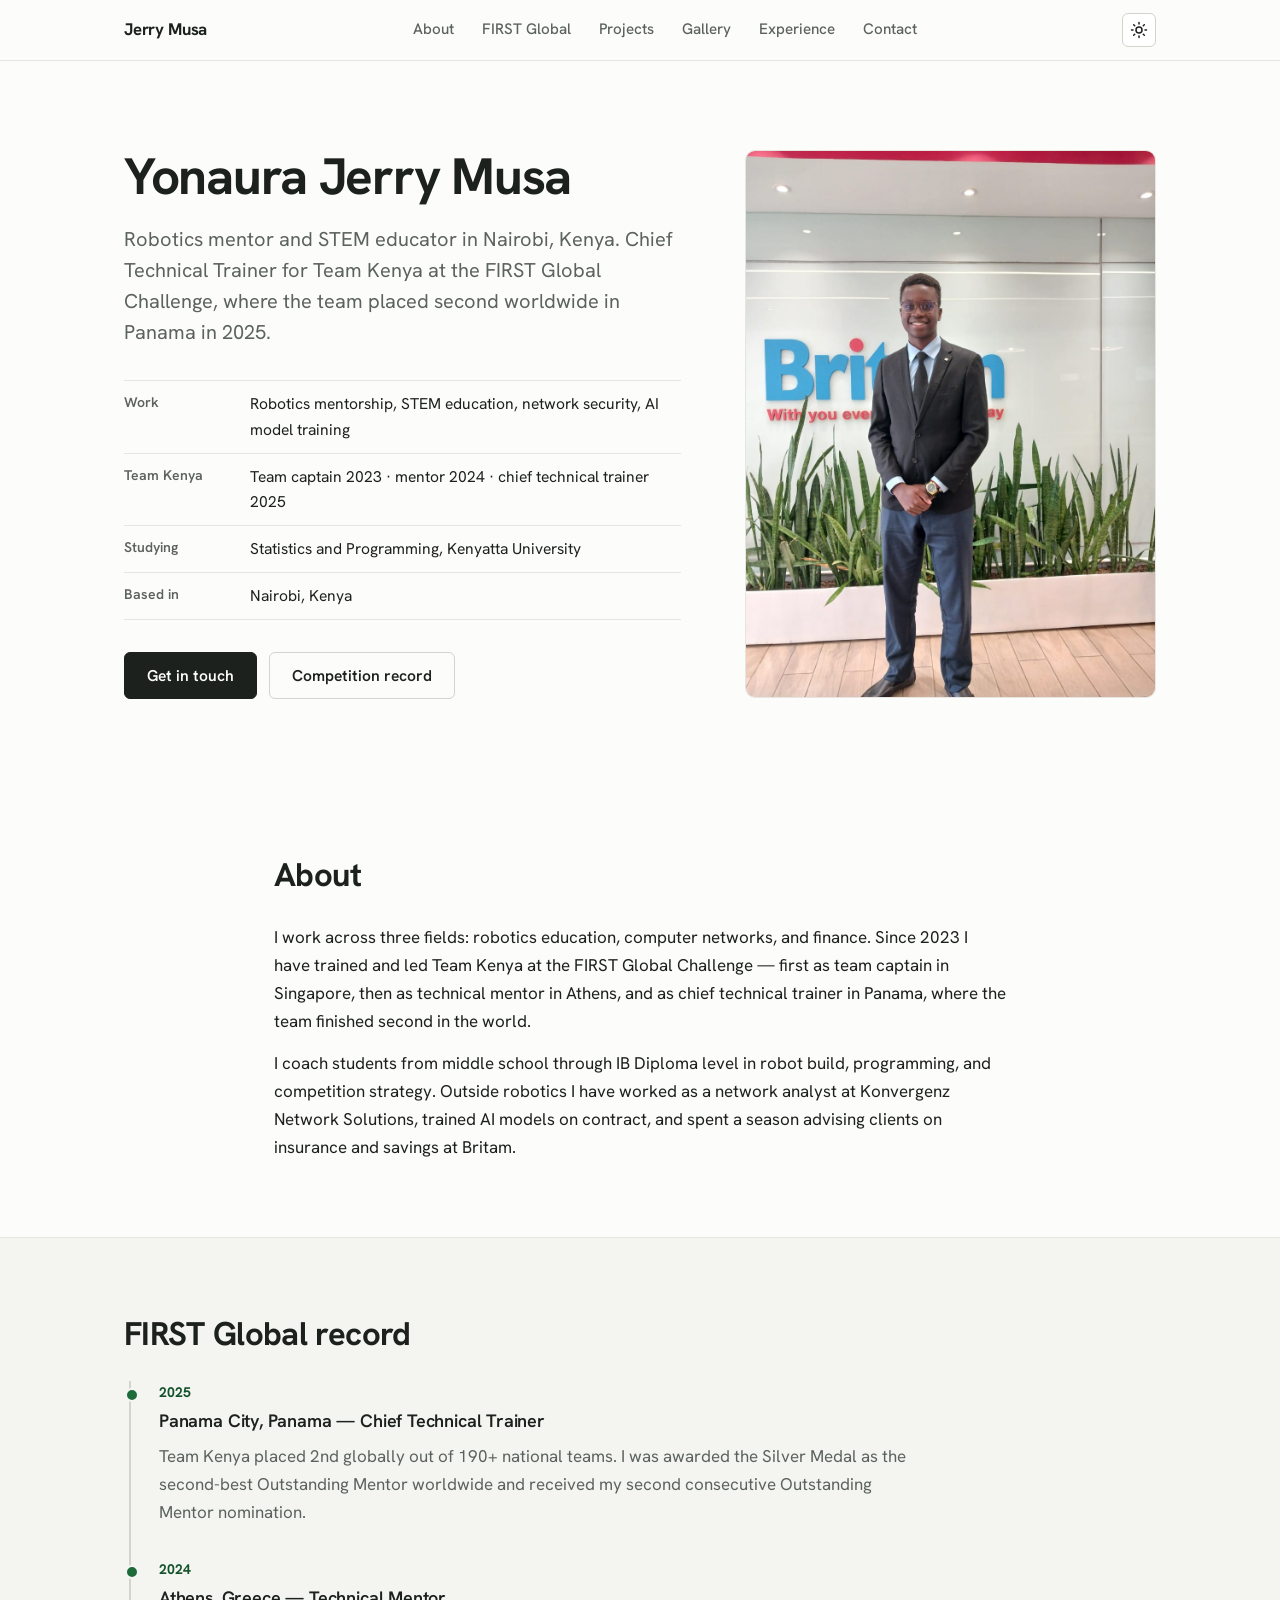
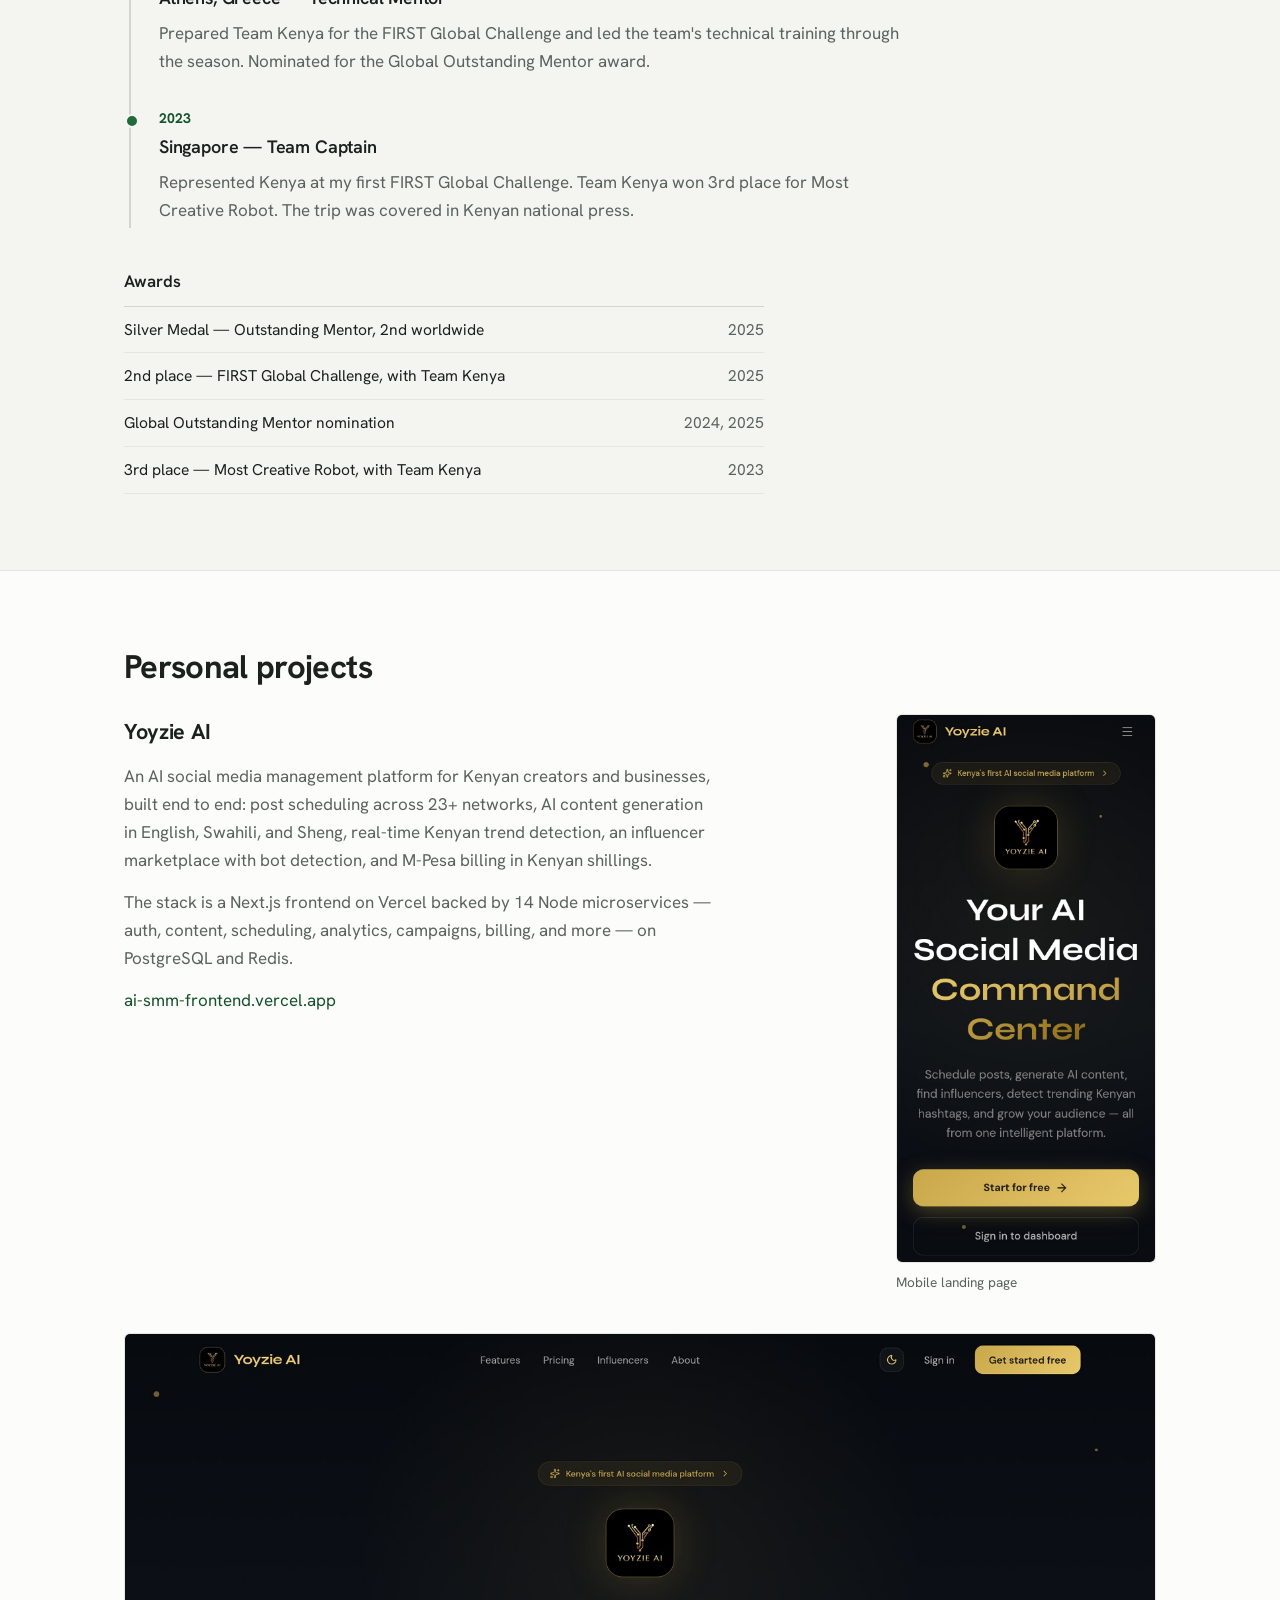
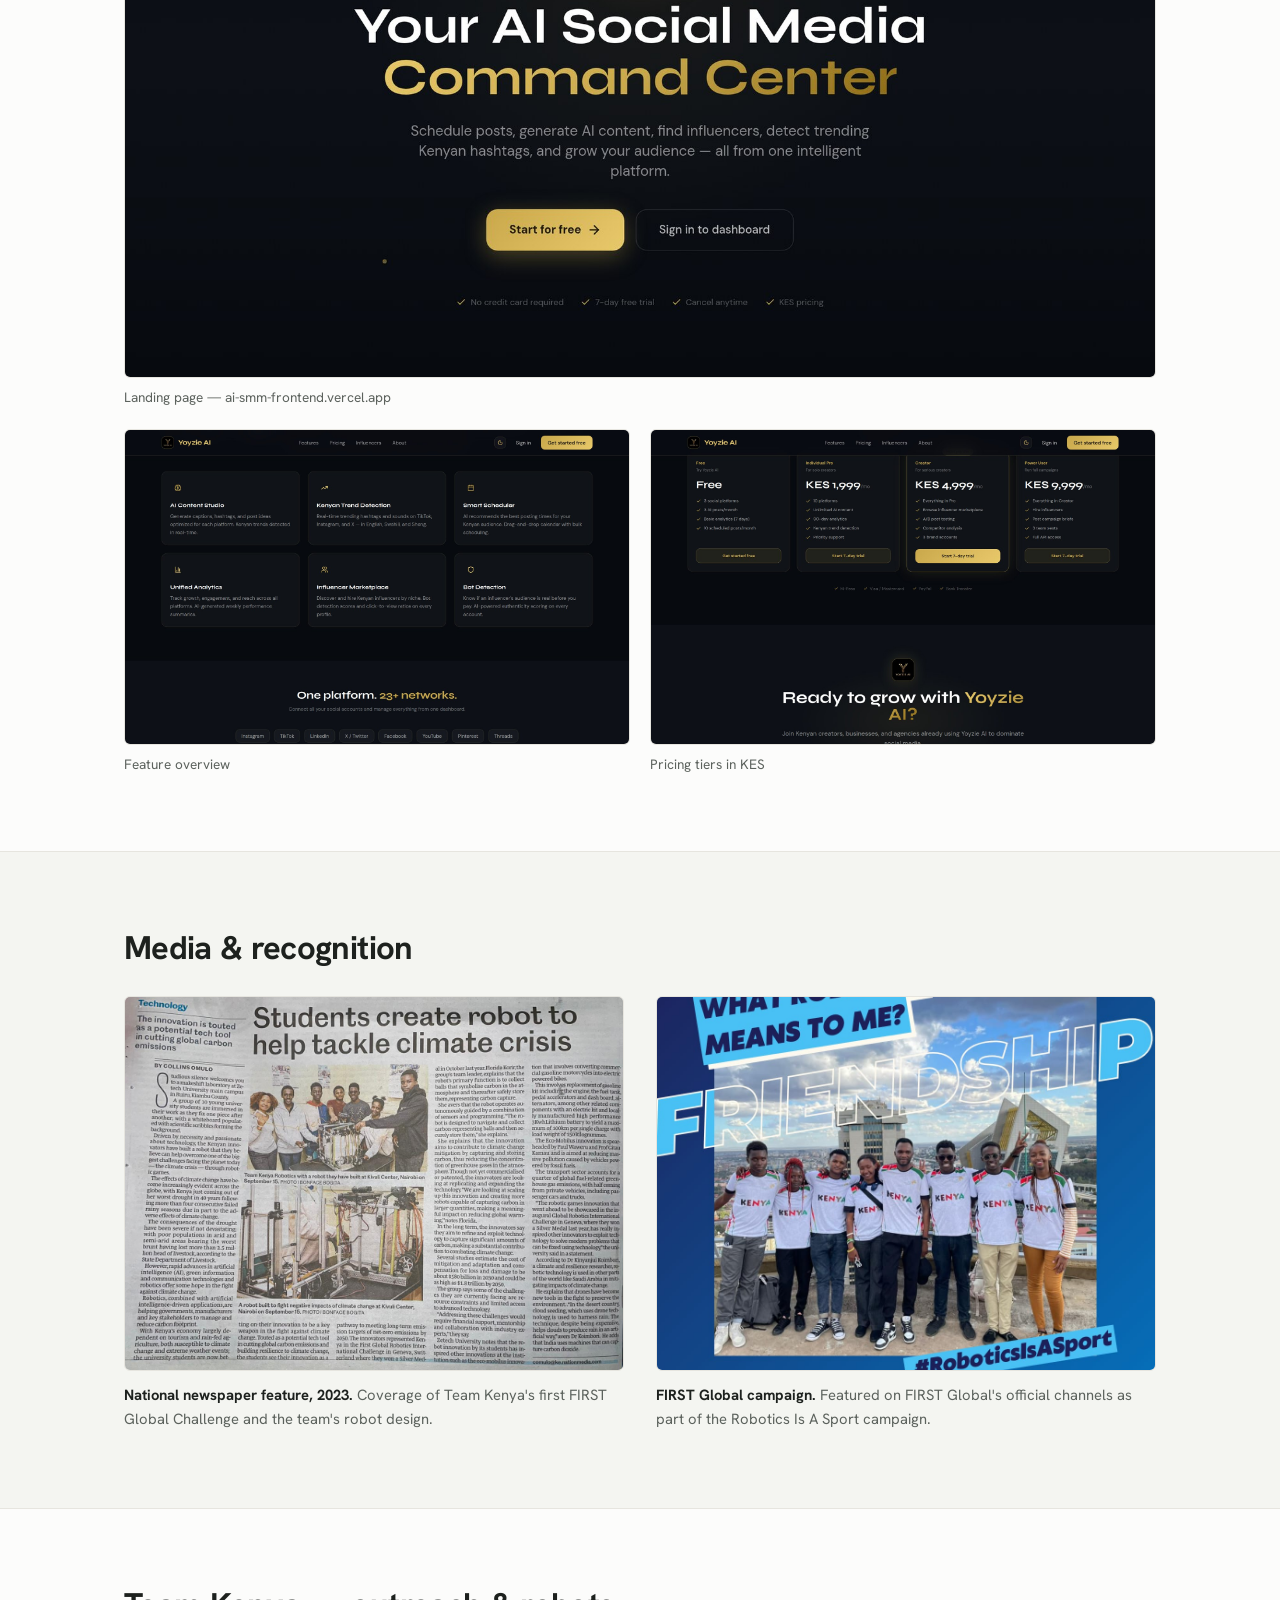
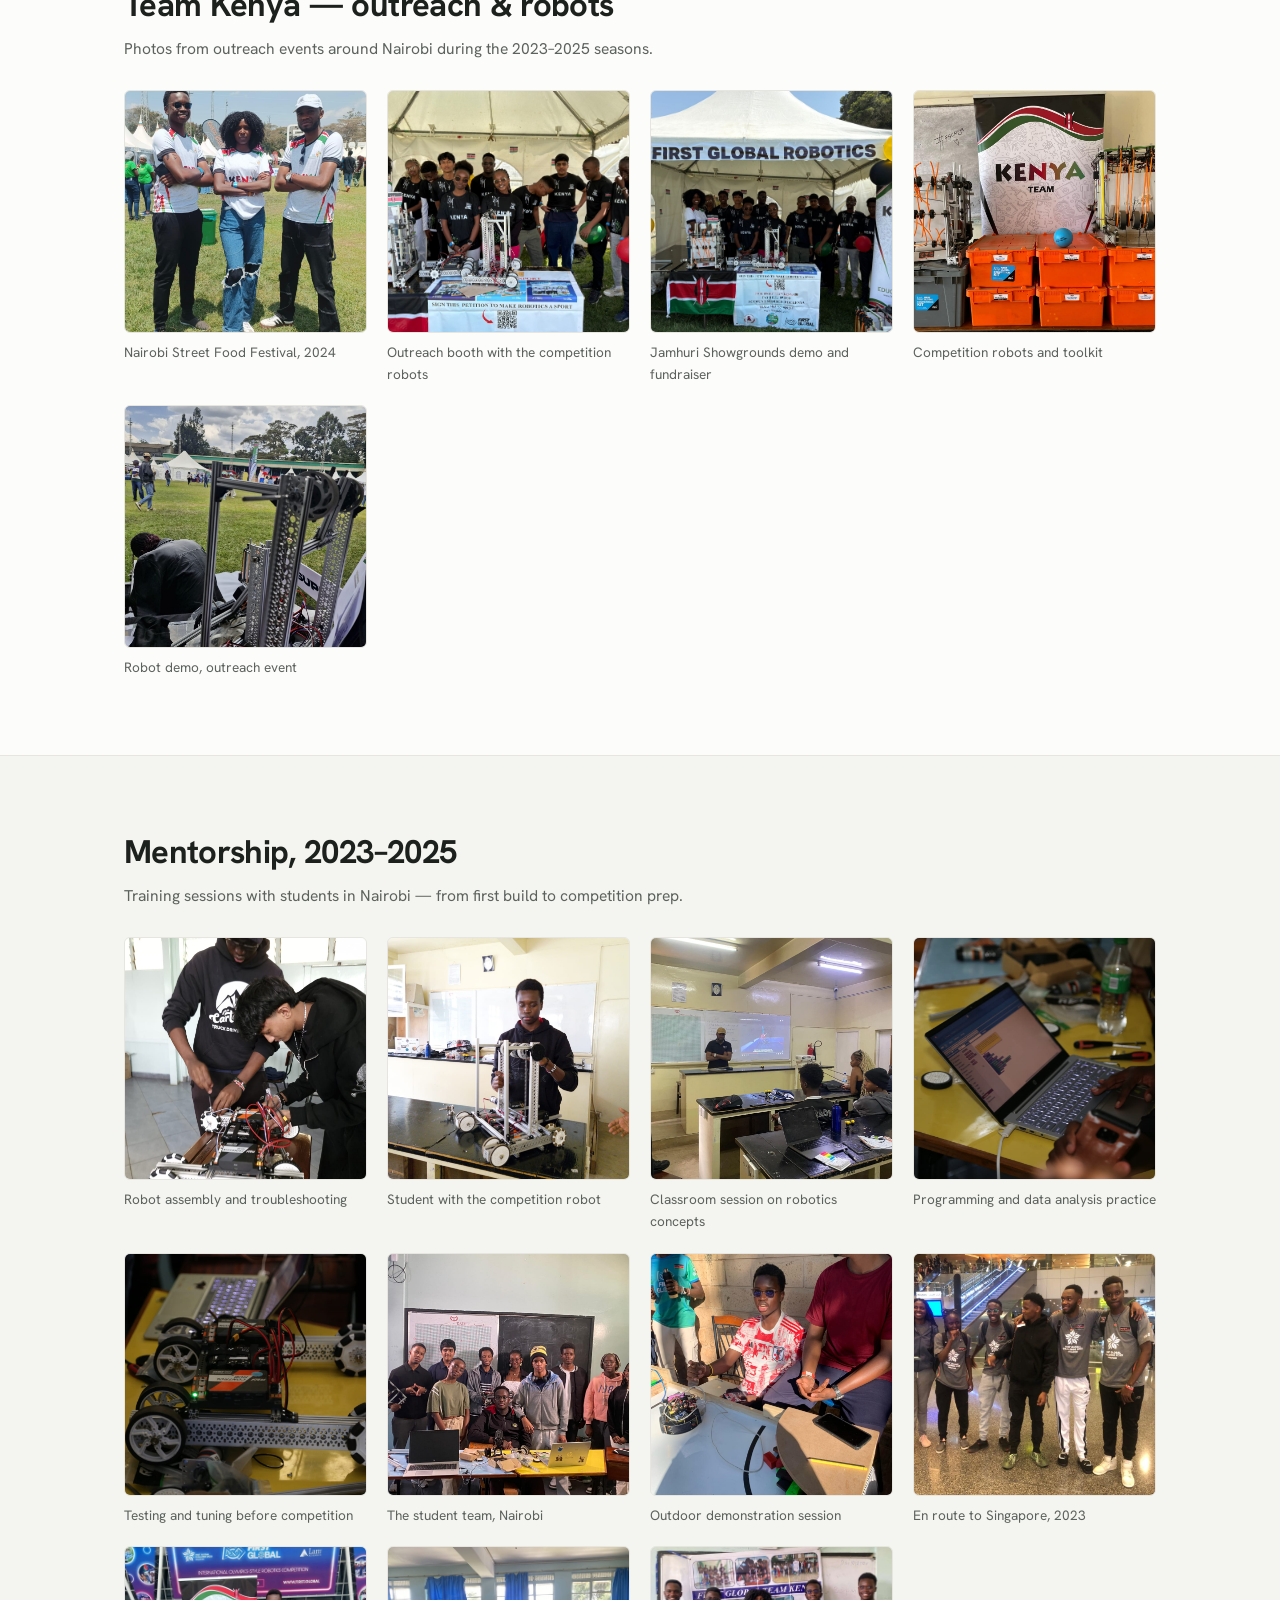
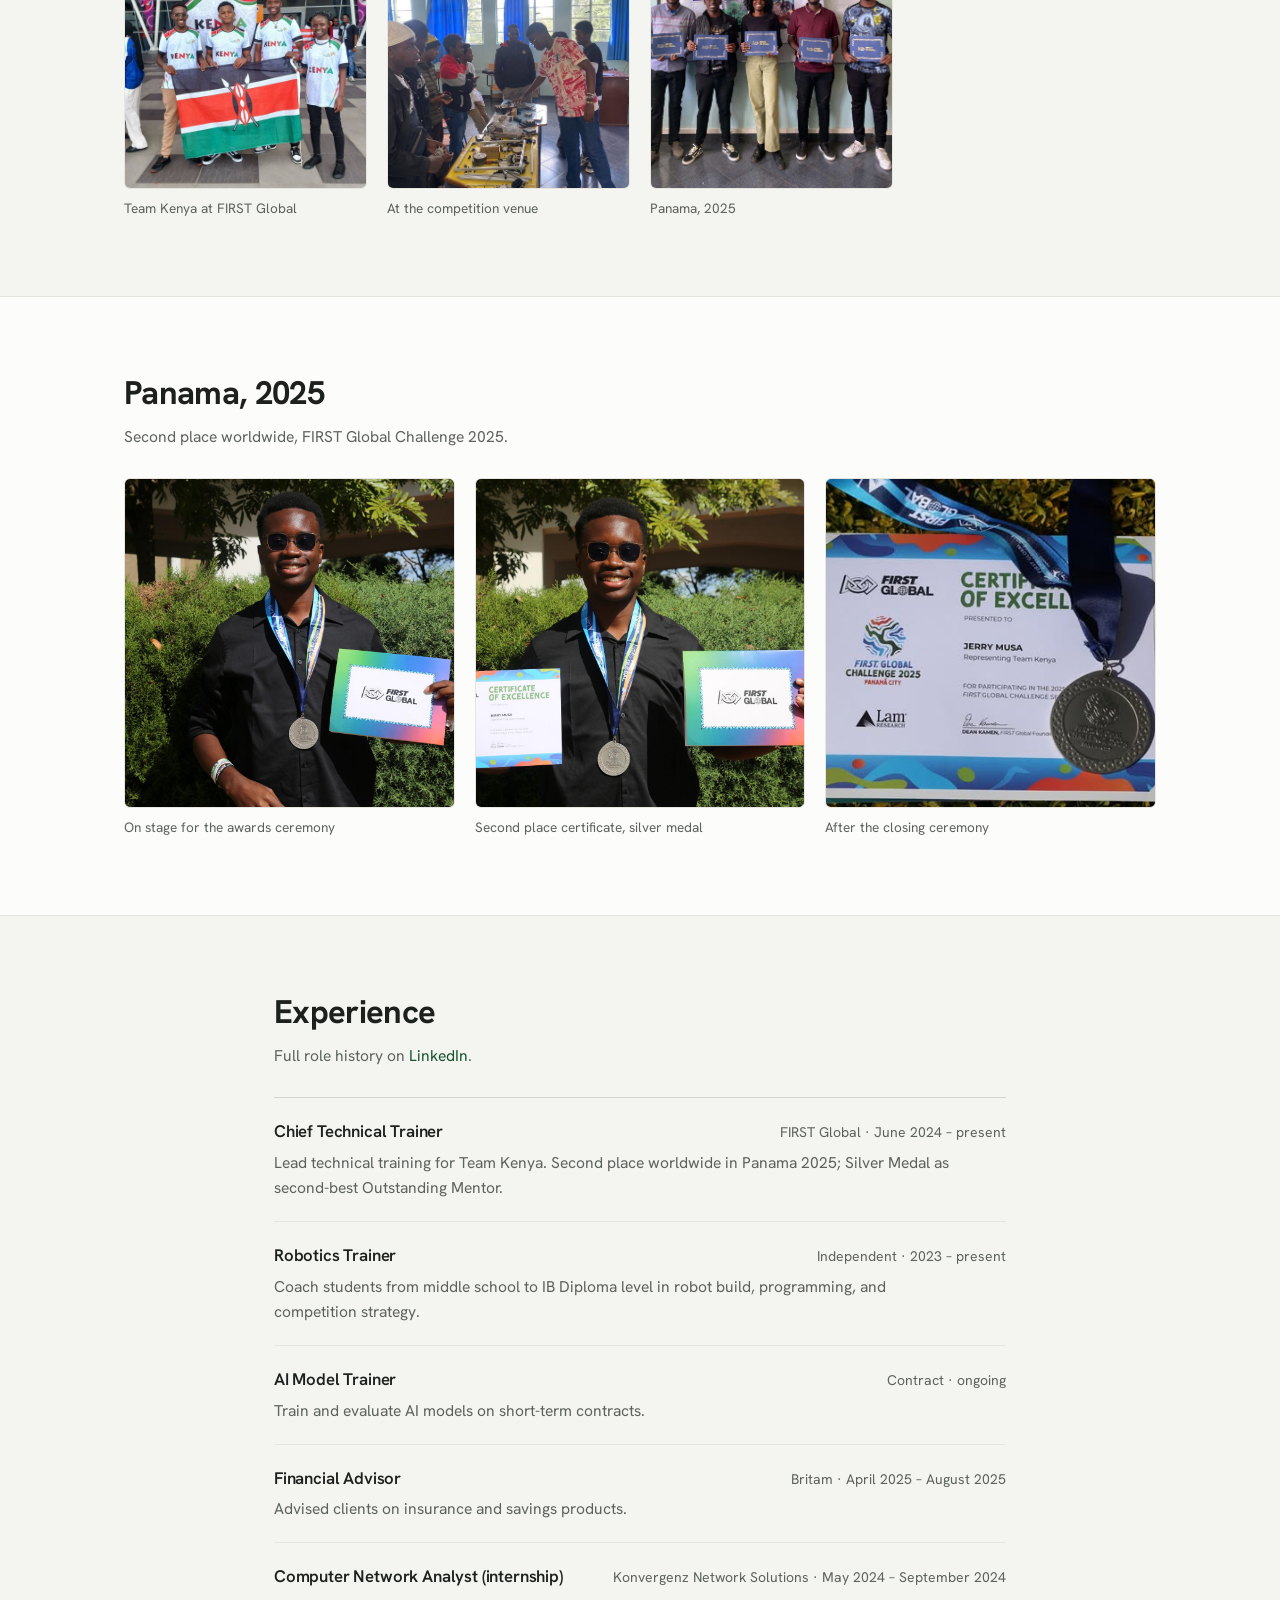
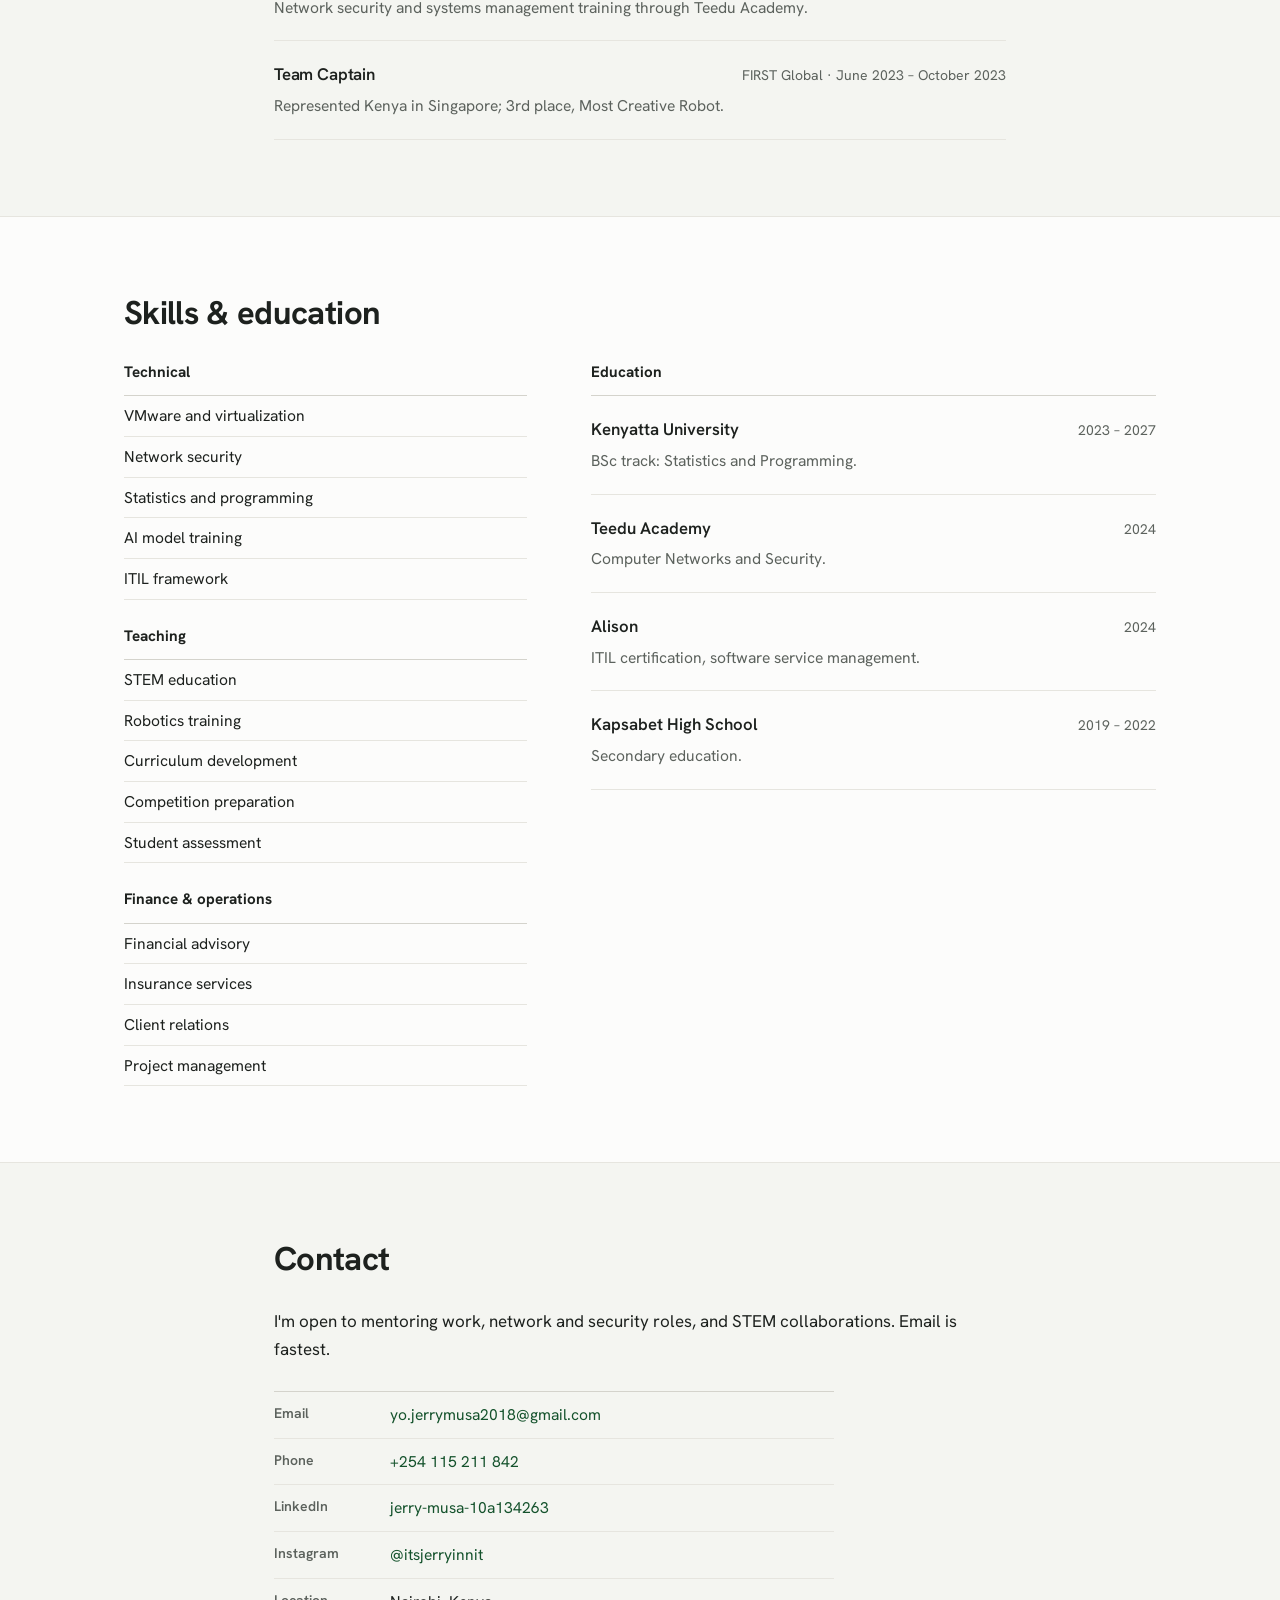
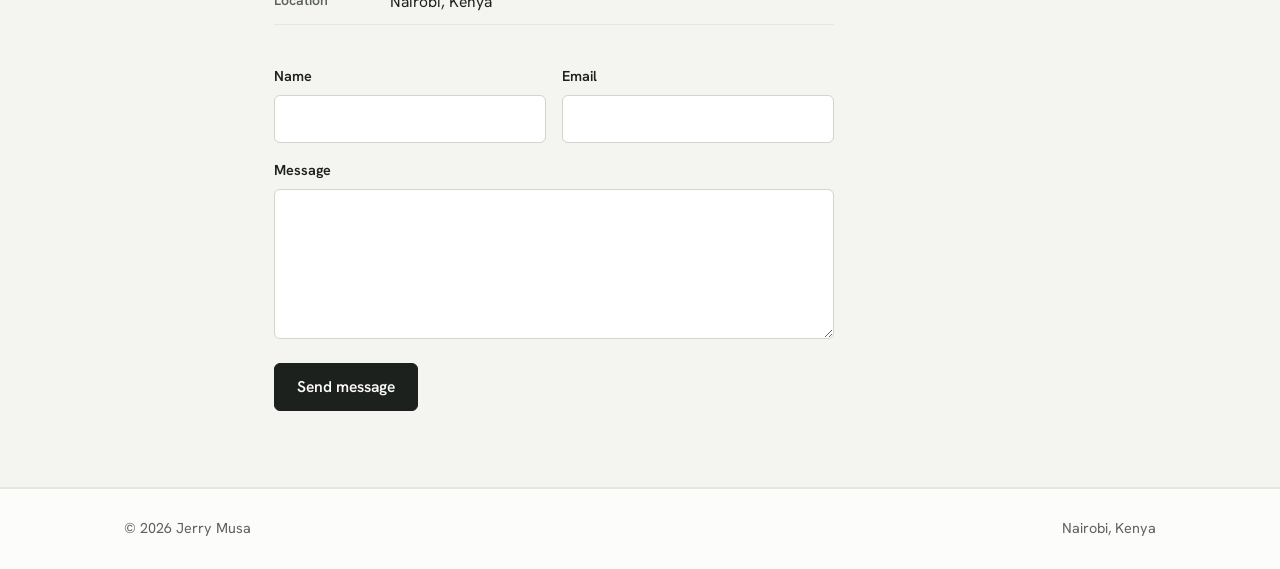
==== commit 525d7aba: "Rebuild portfolio: no-slop redesign, dark mode, Yoyzie AI project section Replace the gradient/glow " ====
--- a/index.html
+++ b/index.html
@@ -1,1655 +1,567 @@
 <!DOCTYPE html>
 <html lang="en">
 <head>
-    <meta charset="UTF-8">
-    <meta name="viewport" content="width=device-width, initial-scale=1.0">
-    <title>Jerry Musa - Portfolio</title>
-    <style>
-        * {
-            margin: 0;
-            padding: 0;
-            box-sizing: border-box;
-        }
-
-        :root {
-            --bg-primary: #0a0e27;
-            --bg-secondary: #0f1428;
-            --text-primary: #e0e0e0;
-            --text-secondary: #c0c0c0;
-            --accent-primary: #4facfe;
-            --accent-secondary: #00f2fe;
-            --card-bg: rgba(79, 172, 254, 0.05);
-            --border-color: rgba(79, 172, 254, 0.2);
-        }
-
-        [data-theme="light"] {
-            --bg-primary: #f5f7fa;
-            --bg-secondary: #ffffff;
-            --text-primary: #2c3e50;
-            --text-secondary: #34495e;
-            --accent-primary: #3498db;
-            --accent-secondary: #2980b9;
-            --card-bg: rgba(52, 152, 219, 0.05);
-            --border-color: rgba(52, 152, 219, 0.2);
-        }
-
-        body {
-            font-family: 'Segoe UI', Tahoma, Geneva, Verdana, sans-serif;
-            line-height: 1.6;
-            color: var(--text-primary);
-            background: var(--bg-primary);
-            transition: background 0.3s ease, color 0.3s ease;
-        }
-
-        .container {
-            max-width: 1200px;
-            margin: 0 auto;
-            padding: 0 20px;
-        }
-
-        /* Theme Toggle */
-        .theme-toggle {
-            position: fixed;
-            top: 80px;
-            right: 20px;
-            z-index: 999;
-            background: var(--card-bg);
-            border: 1px solid var(--border-color);
-            border-radius: 50px;
-            padding: 0.5rem 1rem;
-            cursor: pointer;
-            backdrop-filter: blur(10px);
-            display: flex;
-            align-items: center;
-            gap: 0.5rem;
-            transition: all 0.3s;
-        }
-
-        .theme-toggle:hover {
-            transform: translateY(-2px);
-            box-shadow: 0 5px 15px rgba(79, 172, 254, 0.3);
-        }
-
-        /* Header/Navigation */
-        header {
-            background: rgba(10, 14, 39, 0.95);
-            color: white;
-            padding: 1rem 0;
-            position: fixed;
-            width: 100%;
-            top: 0;
-            z-index: 1000;
-            box-shadow: 0 2px 20px rgba(79, 172, 254, 0.3);
-            backdrop-filter: blur(10px);
-            transition: background 0.3s ease;
-        }
-
-        [data-theme="light"] header {
-            background: rgba(255, 255, 255, 0.95);
-            color: var(--text-primary);
-            box-shadow: 0 2px 20px rgba(52, 152, 219, 0.2);
-        }
-
-        nav {
-            display: flex;
-            justify-content: space-between;
-            align-items: center;
-        }
-
-        .logo {
-            font-size: 1.5rem;
-            font-weight: bold;
-            background: linear-gradient(135deg, #4facfe 0%, #00f2fe 100%);
-            -webkit-background-clip: text;
-            -webkit-text-fill-color: transparent;
-            background-clip: text;
-        }
-
-        .nav-links {
-            display: flex;
-            list-style: none;
-            gap: 2rem;
-        }
-
-        .nav-links a {
-            color: white;
-            text-decoration: none;
-            transition: all 0.3s;
-            position: relative;
-        }
-
-        [data-theme="light"] .nav-links a {
-            color: var(--text-primary);
-        }
-
-        .nav-links a:hover {
-            color: #4facfe;
-        }
-
-        .nav-links a::after {
-            content: '';
-            position: absolute;
-            bottom: -5px;
-            left: 0;
-            width: 0;
-            height: 2px;
-            background: linear-gradient(135deg, #4facfe 0%, #00f2fe 100%);
-            transition: width 0.3s;
-        }
-
-        .nav-links a:hover::after {
-            width: 100%;
-        }
-
-        .menu-toggle {
-            display: none;
-            background: none;
-            border: none;
-            color: white;
-            font-size: 1.5rem;
-            cursor: pointer;
-        }
-
-        [data-theme="light"] .menu-toggle {
-            color: var(--text-primary);
-        }
-
-        /* Hero Section */
-        .hero {
-            background: linear-gradient(rgba(10, 14, 39, 0.85), rgba(10, 14, 39, 0.85)), 
-                        url('Aesthetic.background.jpg') center/cover no-repeat;
-            color: white;
-            padding: 150px 0 100px;
-            text-align: center;
-            min-height: 100vh;
-            display: flex;
-            align-items: center;
-            position: relative;
-        }
-
-        .hero::before {
-            content: '';
-            position: absolute;
-            top: 0;
-            left: 0;
-            right: 0;
-            bottom: 0;
-            background: radial-gradient(circle at 50% 50%, rgba(79, 172, 254, 0.1) 0%, transparent 50%);
-        }
-
-        .hero-content {
-            position: relative;
-            z-index: 1;
-        }
-
-        .hero h1 {
-            font-size: 3.5rem;
-            margin-bottom: 1rem;
-            animation: fadeInUp 1s ease;
-            background: linear-gradient(135deg, #fff 0%, #4facfe 100%);
-            -webkit-background-clip: text;
-            -webkit-text-fill-color: transparent;
-            background-clip: text;
-        }
-
-        .hero p {
-            font-size: 1.4rem;
-            margin-bottom: 2rem;
-            opacity: 0.95;
-            animation: fadeInUp 1s ease 0.2s backwards;
-            color: #e0e0e0;
-        }
-
-        .hero-tags {
-            display: flex;
-            flex-wrap: wrap;
-            justify-content: center;
-            gap: 1rem;
-            margin-top: 2rem;
-            animation: fadeInUp 1s ease 0.4s backwards;
-        }
-
-        .tag {
-            background: rgba(79, 172, 254, 0.2);
-            padding: 0.5rem 1.5rem;
-            border-radius: 25px;
-            backdrop-filter: blur(10px);
-            border: 1px solid rgba(79, 172, 254, 0.3);
-            transition: all 0.3s;
-        }
-
-        .tag:hover {
-            background: rgba(79, 172, 254, 0.3);
-            transform: translateY(-3px);
-            box-shadow: 0 5px 15px rgba(79, 172, 254, 0.4);
-        }
-
-        .cta-buttons {
-            display: flex;
-            gap: 1rem;
-            justify-content: center;
-            margin-top: 2rem;
-            animation: fadeInUp 1s ease 0.6s backwards;
-        }
-
-        .btn {
-            padding: 0.8rem 2rem;
-            border-radius: 30px;
-            text-decoration: none;
-            font-weight: 600;
-            transition: all 0.3s;
-            border: 2px solid var(--accent-primary);
-        }
-
-        .btn-primary {
-            background: linear-gradient(135deg, #4facfe 0%, #00f2fe 100%);
-            color: white;
-            border: none;
-        }
-
-        .btn-primary:hover {
-            transform: translateY(-3px);
-            box-shadow: 0 10px 25px rgba(79, 172, 254, 0.4);
-        }
-
-        .btn-secondary {
-            background: transparent;
-            color: white;
-        }
-
-        .btn-secondary:hover {
-            background: rgba(79, 172, 254, 0.2);
-            transform: translateY(-3px);
-        }
-
-        /* Section Styles */
-        section {
-            padding: 80px 0;
-        }
-
-        .section-title {
-            text-align: center;
-            font-size: 2.5rem;
-            margin-bottom: 3rem;
-            background: linear-gradient(135deg, #4facfe 0%, #00f2fe 100%);
-            -webkit-background-clip: text;
-            -webkit-text-fill-color: transparent;
-            background-clip: text;
-        }
-
-        /* About Section */
-        .about {
-            background: var(--bg-secondary);
-        }
-
-        .about-wrapper {
-            display: flex;
-            align-items: center;
-            gap: 4rem;
-            max-width: 1000px;
-            margin: 0 auto;
-        }
-
-        .profile-photo {
-            flex-shrink: 0;
-        }
-
-        .profile-photo img {
-            width: 300px;
-            height: 400px;
-            object-fit: cover;
-            border-radius: 20px;
-            border: 3px solid rgba(79, 172, 254, 0.5);
-            box-shadow: 0 10px 40px rgba(79, 172, 254, 0.3);
-        }
-
-        .about-content {
-            flex: 1;
-            font-size: 1.1rem;
-            line-height: 1.8;
-            color: var(--text-primary);
-        }
-
-        .about-content p {
-            margin-bottom: 1rem;
-        }
-
-        /* Achievements Section */
-        .achievements {
-            background: var(--bg-primary);
-        }
-
-        .achievements-grid {
-            display: grid;
-            grid-template-columns: repeat(auto-fit, minmax(350px, 1fr));
-            gap: 2rem;
-        }
-
-        .achievement-card {
-            background: var(--card-bg);
-            padding: 2rem;
-            border-radius: 15px;
-            border: 1px solid var(--border-color);
-            transition: all 0.3s;
-            backdrop-filter: blur(10px);
-        }
-
-        .achievement-card:hover {
-            transform: translateY(-8px);
-            box-shadow: 0 10px 30px rgba(79, 172, 254, 0.3);
-            border-color: rgba(79, 172, 254, 0.5);
-        }
-
-        .achievement-card h3 {
-            color: var(--accent-primary);
-            margin-bottom: 1rem;
-            font-size: 1.4rem;
-        }
-
-        .achievement-card p {
-            color: var(--text-secondary);
-            margin-bottom: 1rem;
-        }
-
-        .achievement-photos {
-            display: grid;
-            grid-template-columns: repeat(auto-fit, minmax(150px, 1fr));
-            gap: 1rem;
-            margin-top: 1rem;
-        }
-
-        .achievement-photos img {
-            width: 100%;
-            height: 200px;
-            object-fit: cover;
-            border-radius: 10px;
-            cursor: pointer;
-            transition: all 0.3s;
-            border: 2px solid var(--border-color);
-        }
-
-        .achievement-photos img:hover {
-            transform: scale(1.05);
-            box-shadow: 0 5px 20px rgba(79, 172, 254, 0.4);
-        }
-
-        /* Lightbox */
-        .lightbox {
-            display: none;
-            position: fixed;
-            top: 0;
-            left: 0;
-            width: 100%;
-            height: 100%;
-            background: rgba(0, 0, 0, 0.9);
-            z-index: 2000;
-            justify-content: center;
-            align-items: center;
-        }
-
-        .lightbox.active {
-            display: flex;
-        }
-
-        .lightbox img {
-            max-width: 90%;
-            max-height: 90%;
-            border-radius: 10px;
-        }
-
-        .lightbox-close {
-            position: absolute;
-            top: 20px;
-            right: 40px;
-            color: white;
-            font-size: 3rem;
-            cursor: pointer;
-            transition: all 0.3s;
-        }
-
-        .lightbox-close:hover {
-            color: var(--accent-primary);
-        }
-
-        /* Projects Section */
-        .projects {
-            background: var(--bg-secondary);
-            text-align: center;
-        }
-
-        .projects-placeholder {
-            max-width: 600px;
-            margin: 0 auto;
-            padding: 4rem 2rem;
-            background: var(--card-bg);
-            border-radius: 20px;
-            border: 2px dashed var(--border-color);
-        }
-
-        .projects-placeholder img {
-            max-width: 100%;
-            height: auto;
-            border-radius: 10px;
-            margin-bottom: 2rem;
-        }
-
-        .projects-placeholder h3 {
-            color: var(--accent-primary);
-            font-size: 2rem;
-            margin-bottom: 1rem;
-        }
-
-        .projects-placeholder p {
-            color: var(--text-secondary);
-            font-size: 1.2rem;
-        }
-
-        /* Gallery Section */
-        .gallery {
-            background: var(--bg-primary);
-        }
-
-        .slideshow-container {
-            max-width: 900px;
-            position: relative;
-            margin: 0 auto;
-            border-radius: 20px;
-            overflow: hidden;
-            box-shadow: 0 10px 40px rgba(79, 172, 254, 0.3);
-        }
-
-        .slide {
-            display: none;
-            position: relative;
-        }
-
-        .slide.active {
-            display: block;
-            animation: fadeIn 0.5s;
-        }
-
-        .slide img {
-            width: 100%;
-            height: 600px;
-            object-fit: cover;
-        }
-
-        .slide-caption {
-            position: absolute;
-            bottom: 0;
-            left: 0;
-            right: 0;
-            background: linear-gradient(to top, rgba(10, 14, 39, 0.95), transparent);
-            color: white;
-            padding: 2rem;
-            backdrop-filter: blur(10px);
-        }
-
-        .slide-caption h3 {
-            color: #4facfe;
-            margin-bottom: 0.5rem;
-            font-size: 1.5rem;
-        }
-
-        .slide-caption p {
-            color: #e0e0e0;
-        }
-
-        .slide-controls {
-            display: flex;
-            justify-content: center;
-            gap: 1rem;
-            margin-top: 2rem;
-        }
-
-        .slide-btn {
-            background: var(--card-bg);
-            color: var(--text-primary);
-            border: 1px solid var(--border-color);
-            padding: 0.8rem 2rem;
-            border-radius: 10px;
-            cursor: pointer;
-            transition: all 0.3s;
-            font-size: 1rem;
-            font-weight: 600;
-        }
-
-        .slide-btn:hover {
-            background: rgba(79, 172, 254, 0.4);
-            transform: translateY(-2px);
-        }
-
-        .slide-indicators {
-            display: flex;
-            justify-content: center;
-            gap: 0.5rem;
-            margin-top: 1.5rem;
-        }
-
-        .indicator {
-            width: 12px;
-            height: 12px;
-            border-radius: 50%;
-            background: var(--border-color);
-            cursor: pointer;
-            transition: all 0.3s;
-        }
-
-        .indicator.active {
-            background: var(--accent-primary);
-            transform: scale(1.3);
-        }
-
-        /* Experience Section */
-        .experience {
-            background: var(--bg-secondary);
-        }
-
-        .experience-grid {
-            display: grid;
-            grid-template-columns: repeat(auto-fit, minmax(300px, 1fr));
-            gap: 2rem;
-        }
-
-        .experience-card {
-            background: var(--card-bg);
-            padding: 2rem;
-            border-radius: 15px;
-            border: 1px solid var(--border-color);
-            transition: all 0.3s;
-            backdrop-filter: blur(10px);
-        }
-
-        .experience-card:hover {
-            transform: translateY(-8px);
-            box-shadow: 0 10px 30px rgba(79, 172, 254, 0.3);
-            border-color: rgba(79, 172, 254, 0.5);
-        }
-
-        .experience-card h3 {
-            color: var(--accent-primary);
-            margin-bottom: 0.5rem;
-            font-size: 1.4rem;
-        }
-
-        .experience-card .company {
-            font-weight: bold;
-            color: var(--accent-secondary);
-            margin-bottom: 0.5rem;
-        }
-
-        .experience-card .date {
-            color: #888;
-            font-size: 0.9rem;
-            margin-bottom: 1rem;
-        }
-
-        .experience-card p {
-            color: var(--text-secondary);
-        }
-
-        /* Skills Section */
-        .skills {
-            background: var(--bg-primary);
-        }
-
-        .skills-container {
-            display: grid;
-            grid-template-columns: repeat(auto-fit, minmax(250px, 1fr));
-            gap: 2rem;
-            max-width: 900px;
-            margin: 0 auto;
-        }
-
-        .skill-category {
-            background: var(--card-bg);
-            color: var(--text-primary);
-            padding: 2rem;
-            border-radius: 15px;
-            text-align: center;
-            border: 1px solid var(--border-color);
-            transition: all 0.3s;
-        }
-
-        .skill-category:hover {
-            transform: translateY(-5px);
-            box-shadow: 0 10px 30px rgba(79, 172, 254, 0.3);
-        }
-
-        .skill-category h3 {
-            margin-bottom: 1rem;
-            font-size: 1.3rem;
-            color: var(--accent-primary);
-        }
-
-        .skill-category ul {
-            list-style: none;
-        }
-
-        .skill-category li {
-            padding: 0.5rem 0;
-            border-bottom: 1px solid var(--border-color);
-            color: var(--text-primary);
-        }
-
-        .skill-category li:last-child {
-            border-bottom: none;
-        }
-
-        /* Education Section */
-        .education {
-            background: var(--bg-secondary);
-        }
-
-        .education-grid {
-            display: grid;
-            grid-template-columns: repeat(auto-fit, minmax(280px, 1fr));
-            gap: 2rem;
-        }
-
-        .education-card {
-            background: var(--card-bg);
-            padding: 2rem;
-            border-radius: 15px;
-            border: 1px solid var(--border-color);
-            transition: all 0.3s;
-        }
-
-        .education-card:hover {
-            transform: translateY(-5px);
-            box-shadow: 0 10px 30px rgba(79, 172, 254, 0.3);
-        }
-
-        .education-card h3 {
-            color: var(--accent-primary);
-            margin-bottom: 0.5rem;
-        }
-
-        .education-card .degree {
-            font-weight: bold;
-            margin-bottom: 0.5rem;
-            color: var(--text-primary);
-        }
-
-        .education-card p {
-            color: var(--text-secondary);
-        }
-
-        .education-card .year {
-            color: #888;
-            font-size: 0.9rem;
-        }
-
-        /* Contact Section */
-        .contact {
-            background: var(--bg-primary);
-            color: var(--text-primary);
-            text-align: center;
-            border-top: 1px solid var(--border-color);
-        }
-
-        .contact-info {
-            display: flex;
-            justify-content: center;
-            gap: 3rem;
-            margin-top: 2rem;
-            flex-wrap: wrap;
-            margin-bottom: 4rem;
-        }
-
-        .contact-item {
-            display: flex;
-            flex-direction: column;
-            align-items: center;
-            gap: 0.5rem;
-            padding: 1.5rem;
-            background: var(--card-bg);
-            border-radius: 10px;
-            border: 1px solid var(--border-color);
-            transition: all 0.3s;
-        }
-
-        .contact-item:hover {
-            transform: translateY(-5px);
-            background: rgba(79, 172, 254, 0.1);
-            box-shadow: 0 10px 20px rgba(79, 172, 254, 0.3);
-        }
-
-        .contact-item span:first-child {
-            font-size: 1.2rem;
-        }
-
-        .contact-item a {
-            color: var(--accent-primary);
-            text-decoration: none;
-            font-size: 1.1rem;
-            transition: all 0.3s;
-        }
-
-        .contact-item a:hover {
-            color: var(--accent-secondary);
-        }
-
-        /* Contact Form */
-        .contact-form-container {
-            max-width: 600px;
-            margin: 0 auto;
-            background: var(--card-bg);
-            padding: 3rem;
-            border-radius: 20px;
-            border: 1px solid var(--border-color);
-        }
-
-        .contact-form-container h3 {
-            color: var(--accent-primary);
-            margin-bottom: 2rem;
-            font-size: 1.8rem;
-        }
-
-        .form-group {
-            margin-bottom: 1.5rem;
-            text-align: left;
-        }
-
-        .form-group label {
-            display: block;
-            margin-bottom: 0.5rem;
-            color: var(--text-primary);
-            font-weight: 600;
-        }
-
-        .form-group input,
-        .form-group textarea {
-            width: 100%;
-            padding: 0.8rem;
-            border: 1px solid var(--border-color);
-            border-radius: 8px;
-            background: var(--bg-secondary);
-            color: var(--text-primary);
-            font-family: inherit;
-            transition: all 0.3s;
-        }
-
-        .form-group input:focus,
-        .form-group textarea:focus {
-            outline: none;
-            border-color: var(--accent-primary);
-            box-shadow: 0 0 0 3px rgba(79, 172, 254, 0.1);
-        }
-
-        .form-group textarea {
-            resize: vertical;
-            min-height: 120px;
-        }
-
-        .form-submit {
-            background: linear-gradient(135deg, #4facfe 0%, #00f2fe 100%);
-            color: white;
-            border: none;
-            padding: 1rem 3rem;
-            border-radius: 30px;
-            font-size: 1.1rem;
-            font-weight: 600;
-            cursor: pointer;
-            transition: all 0.3s;
-            width: 100%;
-        }
-
-        .form-submit:hover {
-            transform: translateY(-3px);
-            box-shadow: 0 10px 25px rgba(79, 172, 254, 0.4);
-        }
-
-        /* Footer */
-        footer {
-            background: var(--bg-secondary);
-            color: var(--text-primary);
-            text-align: center;
-            padding: 2rem 0;
-            border-top: 1px solid var(--border-color);
-        }
-
-        /* Animations */
-        @keyframes fadeInUp {
-            from {
-                opacity: 0;
-                transform: translateY(30px);
-            }
-            to {
-                opacity: 1;
-                transform: translateY(0);
-            }
-        }
-
-        @keyframes fadeIn {
-            from {
-                opacity: 0;
-            }
-            to {
-                opacity: 1;
-            }
-        }
-
-        /* Scroll animations */
-        .scroll-reveal {
-            opacity: 0;
-            transform: translateY(30px);
-            transition: all 0.6s ease;
-        }
-
-        .scroll-reveal.active {
-            opacity: 1;
-            transform: translateY(0);
-        }
-
-        /* Mobile Responsive */
-        @media (max-width: 768px) {
-            .theme-toggle {
-                top: 70px;
-                right: 10px;
-                padding: 0.4rem 0.8rem;
-                font-size: 0.9rem;
-            }
-
-            .nav-links {
-                display: none;
-                position: absolute;
-                top: 100%;
-                left: 0;
-                right: 0;
-                background: rgba(10, 14, 39, 0.98);
-                flex-direction: column;
-                padding: 1rem;
-                gap: 1rem;
-                box-shadow: 0 10px 30px rgba(0, 0, 0, 0.3);
-            }
-
-            [data-theme="light"] .nav-links {
-                background: rgba(255, 255, 255, 0.98);
-            }
-
-            .nav-links.active {
-                display: flex;
-            }
-
-            .menu-toggle {
-                display: block;
-            }
-
-            .hero h1 {
-                font-size: 2.5rem;
-            }
-
-            .hero p {
-                font-size: 1.1rem;
-            }
-
-            .section-title {
-                font-size: 2rem;
-            }
-
-            .about-wrapper {
-                flex-direction: column;
-                gap: 2rem;
-            }
-
-            .profile-photo img {
-                width: 250px;
-                height: 330px;
-            }
-
-            .slide img {
-                height: 400px;
-            }
-
-            .contact-info {
-                gap: 1.5rem;
-            }
-
-            .achievements-grid {
-                grid-template-columns: 1fr;
-            }
-
-            .achievement-photos {
-                grid-template-columns: 1fr;
-            }
-
-            .contact-form-container {
-                padding: 2rem 1.5rem;
-            }
-        }
-    </style>
+  <meta charset="UTF-8">
+  <meta name="viewport" content="width=device-width, initial-scale=1.0">
+  <title>Jerry Musa — Robotics mentor &amp; STEM educator, Nairobi</title>
+  <meta name="description" content="Jerry Musa is a robotics mentor and STEM educator in Nairobi, Kenya. Chief Technical Trainer for Team Kenya at the FIRST Global Challenge — second place worldwide, Panama 2025.">
+  <meta name="color-scheme" content="light dark">
+  <script>
+    // Set theme before first paint to avoid a flash.
+    (function () {
+      var stored = localStorage.getItem('theme');
+      var dark = stored ? stored === 'dark' : window.matchMedia('(prefers-color-scheme: dark)').matches;
+      if (dark) document.documentElement.setAttribute('data-theme', 'dark');
+    })();
+  </script>
+  <link rel="icon" href="data:,">
+  <link rel="preconnect" href="https://fonts.googleapis.com">
+  <link rel="preconnect" href="https://fonts.gstatic.com" crossorigin>
+  <link href="https://fonts.googleapis.com/css2?family=Hanken+Grotesk:wght@400;500;600;700&display=swap" rel="stylesheet">
+  <link rel="stylesheet" href="styles.css">
 </head>
 <body>
-    <!-- Theme Toggle -->
-    <div class="theme-toggle" onclick="toggleTheme()">
-        <span id="themeIcon">🌙</span>
-        <span id="themeText">Dark</span>
+  <a class="skip-link" href="#main">Skip to content</a>
+
+  <header class="site-header">
+    <div class="container header-row">
+      <a class="wordmark" href="#top">Jerry Musa</a>
+      <div class="header-actions">
+        <button class="theme-toggle" type="button" aria-label="Switch theme">
+          <svg class="icon-sun" width="18" height="18" viewBox="0 0 24 24" fill="none" stroke="currentColor" stroke-width="2" stroke-linecap="round" aria-hidden="true"><circle cx="12" cy="12" r="4"/><path d="M12 2v2m0 16v2M4.9 4.9l1.4 1.4m11.4 11.4 1.4 1.4M2 12h2m16 0h2M4.9 19.1l1.4-1.4m11.4-11.4 1.4-1.4"/></svg>
+          <svg class="icon-moon" width="18" height="18" viewBox="0 0 24 24" fill="none" stroke="currentColor" stroke-width="2" stroke-linecap="round" stroke-linejoin="round" aria-hidden="true"><path d="M21 12.8A9 9 0 1 1 11.2 3a7 7 0 0 0 9.8 9.8z"/></svg>
+        </button>
+        <button class="nav-toggle" type="button" aria-expanded="false" aria-controls="site-nav">
+          <span class="nav-toggle-label">Menu</span>
+        </button>
+      </div>
+      <nav id="site-nav" class="site-nav" aria-label="Main">
+        <ul>
+          <li><a href="#about">About</a></li>
+          <li><a href="#first-global">FIRST Global</a></li>
+          <li><a href="#projects">Projects</a></li>
+          <li><a href="#team-kenya">Gallery</a></li>
+          <li><a href="#experience">Experience</a></li>
+          <li><a href="#contact">Contact</a></li>
+        </ul>
+      </nav>
     </div>
-
-    <!-- Header -->
-    <header>
-        <nav class="container">
-            <div class="logo">Jerry Musa</div>
-            <button class="menu-toggle" onclick="toggleMenu()">☰</button>
-            <ul class="nav-links" id="navLinks">
-                <li><a href="#about">About</a></li>
-                <li><a href="#achievements">Achievements</a></li>
-                <li><a href="#projects">Projects</a></li>
-                <li><a href="#gallery">Gallery</a></li>
-                <li><a href="#experience">Experience</a></li>
-                <li><a href="#skills">Skills</a></li>
-                <li><a href="#education">Education</a></li>
-                <li><a href="#contact">Contact</a></li>
+  </header>
+
+  <main id="main">
+    <!-- Intro -->
+    <section class="intro" id="top">
+      <div class="container intro-grid">
+        <div class="intro-text">
+          <h1>Yonaura Jerry Musa</h1>
+          <p class="lede">
+            Robotics mentor and STEM educator in Nairobi, Kenya. Chief Technical
+            Trainer for Team Kenya at the FIRST Global Challenge, where the team
+            placed second worldwide in Panama in 2025.
+          </p>
+          <dl class="fact-list">
+            <div>
+              <dt>Work</dt>
+              <dd>Robotics mentorship, STEM education, network security, AI model training</dd>
+            </div>
+            <div>
+              <dt>Team Kenya</dt>
+              <dd>Team captain 2023 · mentor 2024 · chief technical trainer 2025</dd>
+            </div>
+            <div>
+              <dt>Studying</dt>
+              <dd>Statistics and Programming, Kenyatta University</dd>
+            </div>
+            <div>
+              <dt>Based in</dt>
+              <dd>Nairobi, Kenya</dd>
+            </div>
+          </dl>
+          <div class="intro-actions">
+            <a class="btn" href="#contact">Get in touch</a>
+            <a class="btn btn-quiet" href="#first-global">Competition record</a>
+          </div>
+        </div>
+        <figure class="portrait">
+          <img src="Profile.jpg" alt="Jerry Musa" width="960" height="1280">
+        </figure>
+      </div>
+    </section>
+
+    <!-- About -->
+    <section class="section" id="about">
+      <div class="container narrow">
+        <h2>About</h2>
+        <p>
+          I work across three fields: robotics education, computer networks, and
+          finance. Since 2023 I have trained and led Team Kenya at the FIRST Global
+          Challenge — first as team captain in Singapore, then as technical mentor
+          in Athens, and as chief technical trainer in Panama, where the team
+          finished second in the world.
+        </p>
+        <p>
+          I coach students from middle school through IB Diploma level in robot
+          build, programming, and competition strategy. Outside robotics I have
+          worked as a network analyst at Konvergenz Network Solutions, trained AI
+          models on contract, and spent a season advising clients on insurance and
+          savings at Britam.
+        </p>
+      </div>
+    </section>
+
+    <!-- FIRST Global record -->
+    <section class="section section-tinted" id="first-global">
+      <div class="container">
+        <h2>FIRST Global record</h2>
+        <ol class="timeline">
+          <li>
+            <div class="timeline-year">2025</div>
+            <div class="timeline-body">
+              <h3>Panama City, Panama — Chief Technical Trainer</h3>
+              <p>
+                Team Kenya placed 2nd globally out of 190+ national teams. I was
+                awarded the Silver Medal as the second-best Outstanding Mentor
+                worldwide and received my second consecutive Outstanding Mentor
+                nomination.
+              </p>
+            </div>
+          </li>
+          <li>
+            <div class="timeline-year">2024</div>
+            <div class="timeline-body">
+              <h3>Athens, Greece — Technical Mentor</h3>
+              <p>
+                Prepared Team Kenya for the FIRST Global Challenge and led the
+                team's technical training through the season. Nominated for the
+                Global Outstanding Mentor award.
+              </p>
+            </div>
+          </li>
+          <li>
+            <div class="timeline-year">2023</div>
+            <div class="timeline-body">
+              <h3>Singapore — Team Captain</h3>
+              <p>
+                Represented Kenya at my first FIRST Global Challenge. Team Kenya
+                won 3rd place for Most Creative Robot. The trip was covered in
+                Kenyan national press.
+              </p>
+            </div>
+          </li>
+        </ol>
+
+        <h3 class="awards-heading">Awards</h3>
+        <ul class="award-list">
+          <li>Silver Medal — Outstanding Mentor, 2nd worldwide <span class="award-year">2025</span></li>
+          <li>2nd place — FIRST Global Challenge, with Team Kenya <span class="award-year">2025</span></li>
+          <li>Global Outstanding Mentor nomination <span class="award-year">2024, 2025</span></li>
+          <li>3rd place — Most Creative Robot, with Team Kenya <span class="award-year">2023</span></li>
+        </ul>
+      </div>
+    </section>
+
+    <!-- Personal projects -->
+    <section class="section" id="projects">
+      <div class="container">
+        <h2>Personal projects</h2>
+        <div class="project-intro">
+          <div class="project-desc">
+            <h3>Yoyzie AI</h3>
+            <p>
+              An AI social media management platform for Kenyan creators and
+              businesses, built end to end: post scheduling across 23+ networks,
+              AI content generation in English, Swahili, and Sheng, real-time
+              Kenyan trend detection, an influencer marketplace with bot
+              detection, and M-Pesa billing in Kenyan shillings.
+            </p>
+            <p>
+              The stack is a Next.js frontend on Vercel backed by 14 Node
+              microservices — auth, content, scheduling, analytics, campaigns,
+              billing, and more — on PostgreSQL and Redis.
+            </p>
+            <p class="project-link">
+              <a class="inline-link" href="https://ai-smm-frontend.vercel.app/" target="_blank" rel="noopener">ai-smm-frontend.vercel.app</a>
+            </p>
+          </div>
+          <figure class="project-mobile">
+            <button class="thumb" type="button" data-lightbox="yoyzie-mobile.jpg" aria-label="Enlarge: Yoyzie AI landing page on mobile">
+              <img src="yoyzie-mobile.jpg" alt="Yoyzie AI landing page on a phone: Your AI Social Media Command Center" width="780" height="1688" loading="lazy">
+            </button>
+            <figcaption>Mobile landing page</figcaption>
+          </figure>
+        </div>
+        <figure class="project-wide">
+          <button class="thumb" type="button" data-lightbox="yoyzie-hero.jpg" aria-label="Enlarge: Yoyzie AI landing page hero">
+            <img src="yoyzie-hero.jpg" alt="Yoyzie AI landing page: Your AI Social Media Command Center, with start and sign-in buttons" width="1600" height="1000" loading="lazy">
+          </button>
+          <figcaption>Landing page — ai-smm-frontend.vercel.app</figcaption>
+        </figure>
+        <div class="project-grid">
+          <figure>
+            <button class="thumb" type="button" data-lightbox="yoyzie-features.jpg" aria-label="Enlarge: Yoyzie AI feature overview">
+              <img src="yoyzie-features.jpg" alt="Yoyzie AI features: AI Content Studio, Kenyan trend detection, smart scheduler, analytics, influencer marketplace, bot detection" width="1600" height="1000" loading="lazy">
+            </button>
+            <figcaption>Feature overview</figcaption>
+          </figure>
+          <figure>
+            <button class="thumb" type="button" data-lightbox="yoyzie-pricing.jpg" aria-label="Enlarge: Yoyzie AI pricing plans">
+              <img src="yoyzie-pricing.jpg" alt="Yoyzie AI pricing plans in Kenyan shillings: Free, Individual Pro, Creator, and Power User tiers" width="1600" height="1000" loading="lazy">
+            </button>
+            <figcaption>Pricing tiers in KES</figcaption>
+          </figure>
+        </div>
+      </div>
+    </section>
+
+    <!-- Media & recognition -->
+    <section class="section section-tinted" id="recognition">
+      <div class="container">
+        <h2>Media &amp; recognition</h2>
+        <div class="media-grid">
+          <figure>
+            <button class="thumb" type="button" data-lightbox="media1.jpg" aria-label="Enlarge: national newspaper feature">
+              <img src="media1.jpg" alt="Newspaper clipping covering Team Kenya at the 2023 FIRST Global Challenge" width="1280" height="960" loading="lazy">
+            </button>
+            <figcaption>
+              <strong>National newspaper feature, 2023.</strong>
+              Coverage of Team Kenya's first FIRST Global Challenge and the team's
+              robot design.
+            </figcaption>
+          </figure>
+          <figure>
+            <button class="thumb" type="button" data-lightbox="media2.jpg" aria-label="Enlarge: FIRST Global campaign feature">
+              <img src="media2.jpg" alt="Graphic from FIRST Global's Robotics Is A Sport campaign" width="1080" height="1080" loading="lazy">
+            </button>
+            <figcaption>
+              <strong>FIRST Global campaign.</strong>
+              Featured on FIRST Global's official channels as part of the
+              Robotics Is A Sport campaign.
+            </figcaption>
+          </figure>
+        </div>
+      </div>
+    </section>
+
+    <!-- Team Kenya gallery -->
+    <section class="section" id="team-kenya">
+      <div class="container">
+        <h2>Team Kenya — outreach &amp; robots</h2>
+        <p class="section-note">Photos from outreach events around Nairobi during the 2023–2025 seasons.</p>
+        <div class="photo-grid">
+          <figure>
+            <button class="thumb" type="button" data-lightbox="gallery1.jpg" aria-label="Enlarge: Team Kenya at the Street Food Festival">
+              <img src="gallery1.jpg" alt="Team Kenya at the Nairobi Street Food Festival" width="948" height="1280" loading="lazy">
+            </button>
+            <figcaption>Nairobi Street Food Festival, 2024</figcaption>
+          </figure>
+          <figure>
+            <button class="thumb" type="button" data-lightbox="gallery2.jpg" aria-label="Enlarge: outreach booth with robots">
+              <img src="gallery2.jpg" alt="Team Kenya with the competition robots at an outreach booth" width="1600" height="1200" loading="lazy">
+            </button>
+            <figcaption>Outreach booth with the competition robots</figcaption>
+          </figure>
+          <figure>
+            <button class="thumb" type="button" data-lightbox="gallery3.jpg" aria-label="Enlarge: booth at Jamhuri Showgrounds">
+              <img src="gallery3.jpg" alt="Team Kenya's fundraising and demo booth at Jamhuri Showgrounds" width="1600" height="1200" loading="lazy">
+            </button>
+            <figcaption>Jamhuri Showgrounds demo and fundraiser</figcaption>
+          </figure>
+          <figure>
+            <button class="thumb" type="button" data-lightbox="gallery4.jpg" aria-label="Enlarge: robots and equipment">
+              <img src="gallery4.jpg" alt="The team's FIRST Global robots and toolkit" width="1280" height="960" loading="lazy">
+            </button>
+            <figcaption>Competition robots and toolkit</figcaption>
+          </figure>
+          <figure>
+            <button class="thumb" type="button" data-lightbox="gallery5.jpg" aria-label="Enlarge: robot close-up">
+              <img src="gallery5.jpg" alt="Close-up of the competition robot at an outreach event" width="960" height="1280" loading="lazy">
+            </button>
+            <figcaption>Robot demo, outreach event</figcaption>
+          </figure>
+        </div>
+      </div>
+    </section>
+
+    <!-- Mentorship gallery -->
+    <section class="section section-tinted" id="mentorship">
+      <div class="container">
+        <h2>Mentorship, 2023–2025</h2>
+        <p class="section-note">Training sessions with students in Nairobi — from first build to competition prep.</p>
+        <div class="photo-grid">
+          <figure>
+            <button class="thumb" type="button" data-lightbox="mentorship1.jpg" aria-label="Enlarge: hands-on robot training">
+              <img src="mentorship1.jpg" alt="Student assembling a robot during a training session" width="960" height="1280" loading="lazy">
+            </button>
+            <figcaption>Robot assembly and troubleshooting</figcaption>
+          </figure>
+          <figure>
+            <button class="thumb" type="button" data-lightbox="mentorship2.jpg" aria-label="Enlarge: student with robot">
+              <img src="mentorship2.jpg" alt="Student posing with the team's competition robot" width="960" height="1280" loading="lazy">
+            </button>
+            <figcaption>Student with the competition robot</figcaption>
+          </figure>
+          <figure>
+            <button class="thumb" type="button" data-lightbox="mentorship3.jpg" aria-label="Enlarge: classroom session">
+              <img src="mentorship3.jpg" alt="Leading a robotics class" width="1280" height="960" loading="lazy">
+            </button>
+            <figcaption>Classroom session on robotics concepts</figcaption>
+          </figure>
+          <figure>
+            <button class="thumb" type="button" data-lightbox="mentorship4.jpg" aria-label="Enlarge: programming session">
+              <img src="mentorship4.jpg" alt="Students working on robot programming" width="1280" height="853" loading="lazy">
+            </button>
+            <figcaption>Programming and data analysis practice</figcaption>
+          </figure>
+          <figure>
+            <button class="thumb" type="button" data-lightbox="mentorship5.jpg" aria-label="Enlarge: robot testing">
+              <img src="mentorship5.jpg" alt="Testing and tuning a robot before competition" width="1280" height="853" loading="lazy">
+            </button>
+            <figcaption>Testing and tuning before competition</figcaption>
+          </figure>
+          <figure>
+            <button class="thumb" type="button" data-lightbox="mentorship6.jpg" aria-label="Enlarge: team in classroom">
+              <img src="mentorship6.jpg" alt="The student team together in the classroom" width="1280" height="960" loading="lazy">
+            </button>
+            <figcaption>The student team, Nairobi</figcaption>
+          </figure>
+          <figure>
+            <button class="thumb" type="button" data-lightbox="mentorship7.jpg" aria-label="Enlarge: outdoor session">
+              <img src="mentorship7.jpg" alt="Outdoor robotics demonstration" width="960" height="1280" loading="lazy">
+            </button>
+            <figcaption>Outdoor demonstration session</figcaption>
+          </figure>
+          <figure>
+            <button class="thumb" type="button" data-lightbox="mentorship8.jpg" aria-label="Enlarge: team at Singapore airport">
+              <img src="mentorship8.jpg" alt="Team Kenya at the airport on the way to the 2023 FIRST Global Challenge in Singapore" width="1024" height="768" loading="lazy">
+            </button>
+            <figcaption>En route to Singapore, 2023</figcaption>
+          </figure>
+          <figure>
+            <button class="thumb" type="button" data-lightbox="mentorship9.jpg" aria-label="Enlarge: team at FIRST Global">
+              <img src="mentorship9.jpg" alt="Team Kenya at the FIRST Global Challenge" width="1080" height="1080" loading="lazy">
+            </button>
+            <figcaption>Team Kenya at FIRST Global</figcaption>
+          </figure>
+          <figure>
+            <button class="thumb" type="button" data-lightbox="mentorship10.jpg" aria-label="Enlarge: team at competition venue">
+              <img src="mentorship10.jpg" alt="Team Kenya at the competition venue" width="1022" height="1280" loading="lazy">
+            </button>
+            <figcaption>At the competition venue</figcaption>
+          </figure>
+          <figure>
+            <button class="thumb" type="button" data-lightbox="mentorship11.jpg" aria-label="Enlarge: Panama 2025 with medals">
+              <img src="mentorship11.jpg" alt="Team Kenya celebrating after the 2025 FIRST Global Challenge in Panama" width="1078" height="982" loading="lazy">
+            </button>
+            <figcaption>Panama, 2025</figcaption>
+          </figure>
+        </div>
+      </div>
+    </section>
+
+    <!-- Achievements photos -->
+    <section class="section" id="panama">
+      <div class="container">
+        <h2>Panama, 2025</h2>
+        <p class="section-note">Second place worldwide, FIRST Global Challenge 2025.</p>
+        <div class="photo-grid photo-grid-3">
+          <figure>
+            <button class="thumb" type="button" data-lightbox="panama1.jpg" aria-label="Enlarge: Team Kenya on stage">
+              <img src="panama1.jpg" alt="Team Kenya receiving their award in Panama" width="1600" height="1066" loading="lazy">
+            </button>
+            <figcaption>On stage for the awards ceremony</figcaption>
+          </figure>
+          <figure>
+            <button class="thumb" type="button" data-lightbox="panama2.jpg" aria-label="Enlarge: certificate and medal">
+              <img src="panama2.jpg" alt="Second place certificate and silver medal" width="1600" height="1066" loading="lazy">
+            </button>
+            <figcaption>Second place certificate, silver medal</figcaption>
+          </figure>
+          <figure>
+            <button class="thumb" type="button" data-lightbox="panama3.jpg" aria-label="Enlarge: celebrating the result">
+              <img src="panama3.jpg" alt="Team Kenya celebrating after the closing ceremony" width="552" height="368" loading="lazy">
+            </button>
+            <figcaption>After the closing ceremony</figcaption>
+          </figure>
+        </div>
+      </div>
+    </section>
+
+    <!-- Experience -->
+    <section class="section section-tinted" id="experience">
+      <div class="container narrow">
+        <h2>Experience</h2>
+        <p class="section-note">Full role history on <a class="inline-link" href="https://www.linkedin.com/in/jerry-musa-10a134263/" target="_blank" rel="noopener">LinkedIn</a>.</p>
+        <ul class="entry-list">
+          <li>
+            <div class="entry-head">
+              <h3>Chief Technical Trainer</h3>
+              <span class="entry-meta">FIRST Global · June 2024 – present</span>
+            </div>
+            <p>Lead technical training for Team Kenya. Second place worldwide in Panama 2025; Silver Medal as second-best Outstanding Mentor.</p>
+          </li>
+          <li>
+            <div class="entry-head">
+              <h3>Robotics Trainer</h3>
+              <span class="entry-meta">Independent · 2023 – present</span>
+            </div>
+            <p>Coach students from middle school to IB Diploma level in robot build, programming, and competition strategy.</p>
+          </li>
+          <li>
+            <div class="entry-head">
+              <h3>AI Model Trainer</h3>
+              <span class="entry-meta">Contract · ongoing</span>
+            </div>
+            <p>Train and evaluate AI models on short-term contracts.</p>
+          </li>
+          <li>
+            <div class="entry-head">
+              <h3>Financial Advisor</h3>
+              <span class="entry-meta">Britam · April 2025 – August 2025</span>
+            </div>
+            <p>Advised clients on insurance and savings products.</p>
+          </li>
+          <li>
+            <div class="entry-head">
+              <h3>Computer Network Analyst (internship)</h3>
+              <span class="entry-meta">Konvergenz Network Solutions · May 2024 – September 2024</span>
+            </div>
+            <p>Network security and systems management training through Teedu Academy.</p>
+          </li>
+          <li>
+            <div class="entry-head">
+              <h3>Team Captain</h3>
+              <span class="entry-meta">FIRST Global · June 2023 – October 2023</span>
+            </div>
+            <p>Represented Kenya in Singapore; 3rd place, Most Creative Robot.</p>
+          </li>
+        </ul>
+      </div>
+    </section>
+
+    <!-- Skills & education -->
+    <section class="section" id="skills">
+      <div class="container">
+        <h2>Skills &amp; education</h2>
+        <div class="two-col">
+          <div class="skill-col">
+            <h3>Technical</h3>
+            <ul>
+              <li>VMware and virtualization</li>
+              <li>Network security</li>
+              <li>Statistics and programming</li>
+              <li>AI model training</li>
+              <li>ITIL framework</li>
             </ul>
-        </nav>
-    </header>
-
-    <!-- Lightbox -->
-    <div class="lightbox" id="lightbox" onclick="closeLightbox()">
-        <span class="lightbox-close">&times;</span>
-        <img src="" alt="Enlarged view" id="lightboxImg">
+            <h3>Teaching</h3>
+            <ul>
+              <li>STEM education</li>
+              <li>Robotics training</li>
+              <li>Curriculum development</li>
+              <li>Competition preparation</li>
+              <li>Student assessment</li>
+            </ul>
+            <h3>Finance &amp; operations</h3>
+            <ul>
+              <li>Financial advisory</li>
+              <li>Insurance services</li>
+              <li>Client relations</li>
+              <li>Project management</li>
+            </ul>
+          </div>
+          <div class="skill-col">
+            <h3>Education</h3>
+            <ul class="entry-list">
+              <li>
+                <div class="entry-head">
+                  <strong>Kenyatta University</strong>
+                  <span class="entry-meta">2023 – 2027</span>
+                </div>
+                <p>BSc track: Statistics and Programming.</p>
+              </li>
+              <li>
+                <div class="entry-head">
+                  <strong>Teedu Academy</strong>
+                  <span class="entry-meta">2024</span>
+                </div>
+                <p>Computer Networks and Security.</p>
+              </li>
+              <li>
+                <div class="entry-head">
+                  <strong>Alison</strong>
+                  <span class="entry-meta">2024</span>
+                </div>
+                <p>ITIL certification, software service management.</p>
+              </li>
+              <li>
+                <div class="entry-head">
+                  <strong>Kapsabet High School</strong>
+                  <span class="entry-meta">2019 – 2022</span>
+                </div>
+                <p>Secondary education.</p>
+              </li>
+            </ul>
+          </div>
+        </div>
+      </div>
+    </section>
+
+    <!-- Contact -->
+    <section class="section section-tinted" id="contact">
+      <div class="container narrow">
+        <h2>Contact</h2>
+        <p>
+          I'm open to mentoring work, network and security roles, and STEM
+          collaborations. Email is fastest.
+        </p>
+        <ul class="contact-list">
+          <li><span>Email</span><a href="mailto:yo.jerrymusa2018@gmail.com">yo.jerrymusa2018@gmail.com</a></li>
+          <li><span>Phone</span><a href="tel:+254115211842">+254 115 211 842</a></li>
+          <li><span>LinkedIn</span><a href="https://www.linkedin.com/in/jerry-musa-10a134263" target="_blank" rel="noopener">jerry-musa-10a134263</a></li>
+          <li><span>Instagram</span><a href="https://instagram.com/itsjerryinnit" target="_blank" rel="noopener">@itsjerryinnit</a></li>
+          <li><span>Location</span><span>Nairobi, Kenya</span></li>
+        </ul>
+
+        <form name="contact" method="POST" data-netlify="true" netlify-honeypot="bot-field" id="contact-form" class="contact-form">
+          <input type="hidden" name="form-name" value="contact">
+          <p class="hp-field">
+            <label>Don't fill this out if you're human: <input name="bot-field"></label>
+          </p>
+          <div class="form-row">
+            <div class="form-field">
+              <label for="cf-name">Name</label>
+              <input type="text" id="cf-name" name="name" autocomplete="name" required>
+            </div>
+            <div class="form-field">
+              <label for="cf-email">Email</label>
+              <input type="email" id="cf-email" name="email" autocomplete="email" required>
+            </div>
+          </div>
+          <div class="form-field">
+            <label for="cf-message">Message</label>
+            <textarea id="cf-message" name="message" rows="5" required></textarea>
+          </div>
+          <div class="form-actions">
+            <button class="btn" type="submit">Send message</button>
+            <p class="form-status" id="form-status" role="status" aria-live="polite"></p>
+          </div>
+        </form>
+      </div>
+    </section>
+  </main>
+
+  <footer class="site-footer">
+    <div class="container footer-row">
+      <p>© <span id="year">2026</span> Jerry Musa</p>
+      <p>Nairobi, Kenya</p>
     </div>
-
-    <!-- Hero Section -->
-    <section class="hero">
-        <div class="container hero-content">
-            <h1>Yonaura Jerry Musa</h1>
-            <p>Where Tech Meets Purpose, and Learning Never Stops</p>
-            <div class="hero-tags">
-                <span class="tag">Robotics Mentor</span>
-                <span class="tag">STEM Educator</span>
-                <span class="tag">Cybersecurity Analyst</span>
-                <span class="tag">Financial Advisor</span>
-            </div>
-            <div class="cta-buttons">
-                <a href="#contact" class="btn btn-primary">Get In Touch</a>
-                <a href="#achievements" class="btn btn-secondary">View Achievements</a>
-            </div>
-        </div>
-    </section>
-
-    <!-- About Section -->
-    <section class="about scroll-reveal" id="about">
-        <div class="container">
-            <h2 class="section-title">About Me</h2>
-            <div class="about-wrapper">
-                <div class="profile-photo">
-                    <img src="profile.jpg" alt="Jerry Musa">
-                </div>
-                <div class="about-content">
-                    <p>I'm a curious mind with a toolkit that spans tech, education, and finance. In my work with computer networks, I've kept systems connected and secure. Through technical robotics mentorship and STEM education, I've helped young innovators build robots, chase big ideas, and compete on global stages. My experience in financial advisory has enabled me to guide people toward smarter money decisions.</p>
-                    <p>I live at the intersection of innovation and impact—where tech meets purpose, and learning never stops. From training middle school students to IB Diploma candidates in robotics, to securing networks and training AI models, I bring a unique blend of technical expertise and educational passion to everything I do.</p>
-                </div>
-            </div>
-        </div>
-    </section>
-
-    <!-- Achievements Section -->
-    <section class="achievements scroll-reveal" id="achievements">
-        <div class="container">
-            <h2 class="section-title">Personal Achievements</h2>
-            <div class="achievements-grid">
-                <div class="achievement-card">
-                    <h3>🥈 Second Place - FIRST Global Challenge 2025</h3>
-                    <p><strong>Panama 2025</strong> - In my first year as Chief Technical Trainer, I led Team Kenya to an incredible 2nd place finish globally at the FIRST Global Challenge. This achievement showcases the dedication, innovation, and technical excellence of our team.</p>
-                    <p style="color: var(--accent-primary); font-weight: 600;">Chief Technical Trainer, 2025</p>
-                    <div class="achievement-photos">
-                        <img src="panama1.jpg" alt="Team Kenya 2nd Place" onclick="openLightbox(this.src)">
-                        <img src="panama2.jpg" alt="Certificate and Medal" onclick="openLightbox(this.src)">
-                        <img src="panama3.jpg" alt="Celebrating Success" onclick="openLightbox(this.src)">
-                    </div>
-                </div>
-
-                <div class="achievement-card">
-                    <h3>🥈 Silver Medal - Outstanding Mentor 2025</h3>
-                    <p><strong>Global Recognition</strong> - Awarded the Silver Medal as the 2nd Best Outstanding Mentor Globally at the FIRST Global Challenge 2025. This honor recognizes exceptional dedication to mentoring, technical training, and developing future innovators.</p>
-                    <p style="color: var(--accent-primary); font-weight: 600;">2nd Best Globally, 2025</p>
-                </div>
-
-                <div class="achievement-card">
-                    <h3>🌟 Outstanding Mentor Nomination 2024</h3>
-                    <p><strong>FIRST Global Challenge</strong> - Nominated for the prestigious Global Outstanding Mentor award in 2024, recognizing excellence in technical mentorship and commitment to STEM education.</p>
-                    <p style="color: var(--accent-primary); font-weight: 600;">Nominated, 2024</p>
-                </div>
-
-                <div class="achievement-card">
-                    <h3>🌟 Outstanding Mentor Nomination 2025</h3>
-                    <p><strong>FIRST Global Challenge</strong> - Received a second consecutive nomination for Global Outstanding Mentor in 2025, demonstrating continued excellence and impact in robotics education.</p>
-                    <p style="color: var(--accent-primary); font-weight: 600;">Nominated, 2025</p>
-                </div>
-
-                <div class="achievement-card">
-                    <h3>🥉 Third Place - Most Creative Robot 2023</h3>
-                    <p><strong>Singapore 2023</strong> - As Team Captain, led Team Kenya to win 3rd place for Most Creative Robot at the FIRST Global Challenge, showcasing innovative design and problem-solving skills.</p>
-                    <p style="color: var(--accent-primary); font-weight: 600;">Team Captain, 2023</p>
-                </div>
-
-                <div class="achievement-card">
-                    <h3>🏆 Team Greece 2024</h3>
-                    <p><strong>Technical Mentor</strong> - Successfully mentored and prepared Team Kenya for the FIRST Global Challenge in Athens, Greece, continuing the legacy of excellence in international robotics competition.</p>
-                    <p style="color: var(--accent-primary); font-weight: 600;">Technical Mentor, 2024</p>
-                </div>
-            </div>
-        </div>
-    </section>
-
-    <!-- Projects Section -->
-    <section class="projects scroll-reveal" id="projects">
-        <div class="container">
-            <h2 class="section-title">Personal Projects</h2>
-            <div class="projects-placeholder">
-                <img src="construction.gif" alt="Construction animation">
-                <h3>Still in Progress</h3>
-                <p>Exciting projects coming soon! Check back later to see what I'm building.</p>
-            </div>
-        </div>
-    </section>
-
-    <!-- Gallery Section -->
-    <section class="gallery scroll-reveal" id="gallery">
-        <div class="container">
-            <h2 class="section-title">Projects & Outreach</h2>
-            <div class="slideshow-container">
-                <div class="slide active">
-                    <img src="gallery1.jpg" alt="Team Kenya at Street Food Festival">
-                    <div class="slide-caption">
-                        <h3>Team Kenya - FIRST Global Robotics</h3>
-                        <p>Our team representing Kenya at the Nairobi Street Food Festival, showcasing our passion for robotics and STEM education.</p>
-                    </div>
-                </div>
-
-                <div class="slide">
-                    <img src="gallery2.jpg" alt="Team with robots at outreach booth">
-                    <div class="slide-caption">
-                        <h3>Robotics Outreach & Education</h3>
-                        <p>The entire Team Kenya with our competition robots, engaging with the community and promoting robotics as a sport.</p>
-                    </div>
-                </div>
-
-                <div class="slide">
-                    <img src="gallery3.jpg" alt="FIRST Global Robotics booth">
-                    <div class="slide-caption">
-                        <h3>FIRST Global Robotics Challenge</h3>
-                        <p>Our outreach booth at Jamhuri Showgrounds, educating the public and fundraising for robotics programs in Kenya.</p>
-                    </div>
-                </div>
-
-                <div class="slide">
-                    <img src="gallery4.jpg" alt="Competition robots and equipment">
-                    <div class="slide-caption">
-                        <h3>Competition Robots & Equipment</h3>
-                        <p>Our FIRST Global competition robots and toolkit, representing months of hard work, innovation, and teamwork.</p>
-                    </div>
-                </div>
-
-                <div class="slide">
-                    <img src="gallery5.jpg" alt="Robot close-up at festival">
-                    <div class="slide-caption">
-                        <h3>Innovation in Action</h3>
-                        <p>Close-up of our competition robot in action during the outreach event, demonstrating the power of STEM education.</p>
-                    </div>
-                </div>
-            </div>
-
-            <div class="slide-controls">
-                <button class="slide-btn" onclick="changeSlide(-1)">❮ Previous</button>
-                <button class="slide-btn" onclick="changeSlide(1)">Next ❯</button>
-            </div>
-
-            <div class="slide-indicators">
-                <span class="indicator active" onclick="goToSlide(0)"></span>
-                <span class="indicator" onclick="goToSlide(1)"></span>
-                <span class="indicator" onclick="goToSlide(2)"></span>
-                <span class="indicator" onclick="goToSlide(3)"></span>
-                <span class="indicator" onclick="goToSlide(4)"></span>
-            </div>
-        </div>
-    </section>
-
-    <!-- Mentorship Journey Section -->
-    <section class="gallery scroll-reveal" id="mentorship" style="background: var(--bg-secondary);">
-        <div class="container">
-            <h2 class="section-title">My Mentorship Journey</h2>
-            <p style="text-align: center; color: var(--text-primary); margin-bottom: 3rem; font-size: 1.1rem;">From Team Captain to Technical Mentor: Working with talented students from 2023 to 2025</p>
-            <div class="slideshow-container">
-                <div class="slide active">
-                    <img src="mentorship1.jpg" alt="Hands-on robot training">
-                    <div class="slide-caption">
-                        <h3>Hands-On Training</h3>
-                        <p>Working directly with students on robot assembly and troubleshooting, teaching the fundamentals of robotics engineering.</p>
-                    </div>
-                </div>
-
-                <div class="slide">
-                    <img src="mentorship2.jpg" alt="Student with competition robot">
-                    <div class="slide-caption">
-                        <h3>Building Confidence</h3>
-                        <p>Empowering students to take ownership of their robots and develop the skills needed for international competition.</p>
-                    </div>
-                </div>
-
-                <div class="slide">
-                    <img src="mentorship3.jpg" alt="Teaching robotics class">
-                    <div class="slide-caption">
-                        <h3>Classroom Leadership</h3>
-                        <p>Leading educational sessions on robotics concepts, programming, and competition strategy preparation.</p>
-                    </div>
-                </div>
-
-                <div class="slide">
-                    <img src="mentorship4.jpg" alt="Programming session">
-                    <div class="slide-caption">
-                        <h3>Technical Skills Development</h3>
-                        <p>Teaching programming, data analysis, and technical documentation essential for competitive robotics.</p>
-                    </div>
-                </div>
-
-                <div class="slide">
-                    <img src="mentorship5.jpg" alt="Robot testing and optimization">
-                    <div class="slide-caption">
-                        <h3>Testing & Optimization</h3>
-                        <p>Guiding students through the iterative process of testing, debugging, and optimizing their robot designs.</p>
-                    </div>
-                </div>
-
-                <div class="slide">
-                    <img src="mentorship6.jpg" alt="Team photo in classroom">
-                    <div class="slide-caption">
-                        <h3>Building Team Spirit</h3>
-                        <p>Fostering collaboration and teamwork among students from diverse backgrounds, united by their passion for robotics.</p>
-                    </div>
-                </div>
-
-                <div class="slide">
-                    <img src="mentorship7.jpg" alt="Outdoor training session">
-                    <div class="slide-caption">
-                        <h3>Community Engagement</h3>
-                        <p>Bringing robotics education beyond the classroom through community outreach and hands-on demonstrations.</p>
-                    </div>
-                </div>
-
-                <div class="slide">
-                    <img src="mentorship8.jpg" alt="Team at airport Singapore">
-                    <div class="slide-caption">
-                        <h3>Singapore 2023 - Team Captain</h3>
-                        <p>Leading Team Kenya to the FIRST Global Challenge in Singapore, where we won 3rd place for Most Creative Robot.</p>
-                    </div>
-                </div>
-
-                <div class="slide">
-                    <img src="mentorship9.jpg" alt="Team Kenya at FIRST Global">
-                    <div class="slide-caption">
-                        <h3>Representing Kenya</h3>
-                        <p>Proudly representing Kenya on the global stage, inspiring the next generation of African innovators.</p>
-                    </div>
-                </div>
-
-                <div class="slide">
-                    <img src="mentorship10.jpg" alt="Team Kenya at competition venue">
-                    <div class="slide-caption">
-                        <h3>Competition Ready</h3>
-                        <p>Team Kenya prepared and ready for competition, the culmination of months of training, dedication, and hard work.</p>
-                    </div>
-                </div>
-            </div>
-
-            <div class="slide-controls">
-                <button class="slide-btn" onclick="changeSlide2(-1)">❮ Previous</button>
-                <button class="slide-btn" onclick="changeSlide2(1)">Next ❯</button>
-            </div>
-
-            <div class="slide-indicators">
-                <span class="indicator active" onclick="goToSlide2(0)"></span>
-                <span class="indicator" onclick="goToSlide2(1)"></span>
-                <span class="indicator" onclick="goToSlide2(2)"></span>
-                <span class="indicator" onclick="goToSlide2(3)"></span>
-                <span class="indicator" onclick="goToSlide2(4)"></span>
-                <span class="indicator" onclick="goToSlide2(5)"></span>
-                <span class="indicator" onclick="goToSlide2(6)"></span>
-                <span class="indicator" onclick="goToSlide2(7)"></span>
-                <span class="indicator" onclick="goToSlide2(8)"></span>
-                <span class="indicator" onclick="goToSlide2(9)"></span>
-            </div>
-        </div>
-    </section>
-
-    <!-- Media & Recognition Section -->
-    <section class="gallery scroll-reveal" id="media" style="background: var(--bg-primary);">
-        <div class="container">
-            <h2 class="section-title">Media & Recognition</h2>
-            <p style="text-align: center; color: var(--text-primary); margin-bottom: 3rem; font-size: 1.1rem;">Featured in national media and FIRST Global's official campaign</p>
-            
-            <div style="display: grid; grid-template-columns: repeat(auto-fit, minmax(450px, 1fr)); gap: 2rem; max-width: 1100px; margin: 0 auto;">
-                <div style="background: var(--card-bg); padding: 2rem; border-radius: 20px; border: 1px solid var(--border-color); transition: all 0.3s;">
-                    <img src="media1.jpg" alt="National newspaper feature 2023" style="width: 100%; border-radius: 15px; margin-bottom: 1.5rem; box-shadow: 0 10px 30px rgba(79, 172, 254, 0.3);" onclick="openLightbox(this.src)">
-                    <h3 style="color: var(--accent-primary); margin-bottom: 0.5rem; font-size: 1.3rem;">National Newspaper Feature</h3>
-                    <p style="color: var(--text-primary); line-height: 1.6;">Featured in national media coverage for representing Kenya at the FIRST Global Robotics Challenge 2023, highlighting our team's innovative climate solutions and international success.</p>
-                </div>
-                
-                <div style="background: var(--card-bg); padding: 2rem; border-radius: 20px; border: 1px solid var(--border-color); transition: all 0.3s;">
-                    <img src="media2.jpg" alt="FIRST Global official website feature" style="width: 100%; border-radius: 15px; margin-bottom: 1.5rem; box-shadow: 0 10px 30px rgba(79, 172, 254, 0.3);" onclick="openLightbox(this.src)">
-                    <h3 style="color: var(--accent-primary); margin-bottom: 0.5rem; font-size: 1.3rem;">FIRST Global Official Campaign</h3>
-                    <p style="color: var(--text-primary); line-height: 1.6;">Featured on FIRST Global's official website as part of the "Robotics Is A Sport" campaign, showcasing Team Kenya's dedication to promoting robotics education worldwide.</p>
-                </div>
-            </div>
-        </div>
-    </section>
-
-    <!-- Experience Section -->
-    <section class="experience scroll-reveal" id="experience">
-        <div class="container">
-            <h2 class="section-title">Experience</h2>
-            <div class="experience-grid">
-                <div class="experience-card">
-                    <h3>Chief Technical Trainer</h3>
-                    <div class="company">FIRST Global (IFCA)</div>
-                    <div class="date">June 2024 - Present</div>
-                    <p>Led Team Kenya to 2nd place globally in Panama 2025. Training teams for FIRST Global Robotics Challenge. Awarded Silver Medal as 2nd Best Outstanding Mentor Globally in 2025.</p>
-                </div>
-
-                <div class="experience-card">
-                    <h3>Technical Mentor</h3>
-                    <div class="company">FIRST Global (IFCA)</div>
-                    <div class="date">June 2024 - Present</div>
-                    <p>Training teams for FIRST Global Robotics Challenge. Led a team to Greece in 2024. Nominated for Global Outstanding Mentor in 2024 and 2025.</p>
-                </div>
-
-                <div class="experience-card">
-                    <h3>Team Captain</h3>
-                    <div class="company">FIRST Global (IFCA)</div>
-                    <div class="date">June 2023 - October 2023</div>
-                    <p>Represented Kenya at the FIRST Global Robotics Challenge in Singapore 2023, achieving third place for Most Creative Robot.</p>
-                </div>
-
-                <div class="experience-card">
-                    <h3>Financial Advisor</h3>
-                    <div class="company">Britam</div>
-                    <div class="date">April 2025 - August 2025</div>
-                    <p>Provided financial advisory services and insurance solutions, helping clients make informed decisions about their financial future.</p>
-                </div>
-
-                <div class="experience-card">
-                    <h3>Computer Network Analyst</h3>
-                    <div class="company">Konvergenz Network Solutions</div>
-                    <div class="date">May 2024 - September 2024</div>
-                    <p>Completed comprehensive internship/training under Teedu Academy, focusing on network security and systems management.</p>
-                </div>
-
-                <div class="experience-card">
-                    <h3>Robotics Trainer</h3>
-                    <div class="company">Independent</div>
-                    <div class="date">Ongoing</div>
-                    <p>Training students from middle school through IB Diploma level in robotics, programming, and STEM concepts. Preparing students for competitions and real-world applications.</p>
-                </div>
-
-                <div class="experience-card">
-                    <h3>AI Model Trainer</h3>
-                    <div class="company">Various Projects</div>
-                    <div class="date">Ongoing</div>
-                    <p>Training and fine-tuning AI models, contributing to machine learning projects and staying at the forefront of AI technology.</p>
-                </div>
-            </div>
-        </div>
-    </section>
-
-    <!-- Skills Section -->
-    <section class="skills scroll-reveal" id="skills">
-        <div class="container">
-            <h2 class="section-title">Skills & Expertise</h2>
-            <div class="skills-container">
-                <div class="skill-category">
-                    <h3>Technical Skills</h3>
-                    <ul>
-                        <li>VMware & Virtualization</li>
-                        <li>Desktop Virtualization</li>
-                        <li>OS Virtualization</li>
-                        <li>Network Security</li>
-                        <li>Statistics & Programming</li>
-                        <li>AI Model Training</li>
-                    </ul>
-                </div>
-
-                <div class="skill-category">
-                    <h3>Education & Mentoring</h3>
-                    <ul>
-                        <li>STEM Education</li>
-                        <li>Robotics Training</li>
-                        <li>Curriculum Development</li>
-                        <li>Competition Preparation</li>
-                        <li>Technical Mentorship</li>
-                        <li>Student Assessment</li>
-                    </ul>
-                </div>
-
-                <div class="skill-category">
-                    <h3>Professional Services</h3>
-                    <ul>
-                        <li>Financial Advisory</li>
-                        <li>Insurance Services</li>
-                        <li>ITIL Framework</li>
-                        <li>Service Management</li>
-                        <li>Client Relations</li>
-                        <li>Project Management</li>
-                    </ul>
-                </div>
-            </div>
-        </div>
-    </section>
-
-    <!-- Education Section -->
-    <section class="education scroll-reveal" id="education">
-        <div class="container">
-            <h2 class="section-title">Education</h2>
-            <div class="education-grid">
-                <div class="education-card">
-                    <h3>Kenyatta University</h3>
-                    <div class="degree">Bachelor of Applied Science - BASc</div>
-                    <p>Statistics and Programming</p>
-                    <div class="year">September 2023 - December 2027</div>
-                </div>
-
-                <div class="education-card">
-                    <h3>Teedu Academy</h3>
-                    <div class="degree">Computer Networks and Security</div>
-                    <p>Computer Systems Networking and Telecommunications</p>
-                    <div class="year">May 2024 - September 2024</div>
-                </div>
-
-                <div class="education-card">
-                    <h3>Alison</h3>
-                    <div class="degree">ITIL Certification</div>
-                    <p>Software Service Management</p>
-                    <div class="year">June 2024</div>
-                </div>
-
-                <div class="education-card">
-                    <h3>Kapsabet High School</h3>
-                    <div class="degree">High School Diploma</div>
-                    <p>Secondary Education</p>
-                    <div class="year">2019 - 2022</div>
-                </div>
-            </div>
-        </div>
-    </section>
-
-    <!-- Contact Section -->
-    <section class="contact scroll-reveal" id="contact">
-        <div class="container">
-            <h2 class="section-title">Get In Touch</h2>
-            <p style="color: var(--text-primary); margin-bottom: 3rem;">I'm always open to discussing new opportunities, collaborations, or just connecting with fellow innovators.</p>
-            
-            <div class="contact-info">
-                <div class="contact-item">
-                    <span>📧 Email</span>
-                    <a href="mailto:yo.jerrymusa2018@gmail.com">yo.jerrymusa2018@gmail.com</a>
-                </div>
-                <div class="contact-item">
-                    <span>📱 Phone</span>
-                    <a href="tel:+254115211842">+254 115 211 842</a>
-                </div>
-                <div class="contact-item">
-                    <span>💼 LinkedIn</span>
-                    <a href="https://www.linkedin.com/in/jerry-musa-10a134263" target="_blank">Connect with me</a>
-                </div>
-                <div class="contact-item">
-                    <span>📸 Instagram</span>
-                    <a href="https://instagram.com/itsjerryinnit" target="_blank">@itsjerryinnit</a>
-                </div>
-                <div class="contact-item">
-                    <span>📍 Location</span>
-                    <span style="color: var(--text-primary);">Nairobi, Kenya</span>
-                </div>
-            </div>
-
-            <!-- Contact Form -->
-            <div class="contact-form-container">
-                <h3>Leave a Message</h3>
-                <form id="contactForm" onsubmit="handleFormSubmit(event)">
-                    <div class="form-group">
-                        <label for="name">Your Name</label>
-                        <input type="text" id="name" name="name" required placeholder="Enter your full name">
-                    </div>
-                    <div class="form-group">
-                        <label for="email">Your Email</label>
-                        <input type="email" id="email" name="email" required placeholder="your.email@example.com">
-                    </div>
-                    <div class="form-group">
-                        <label for="message">Your Message</label>
-                        <textarea id="message" name="message" required placeholder="Tell me about your inquiry or just say hello..."></textarea>
-                    </div>
-                    <button type="submit" class="form-submit">Send Message</button>
-                </form>
-                <div id="formResponse" style="margin-top: 1rem; text-align: center; display: none;"></div>
-            </div>
-        </div>
-    </section>
-
-    <!-- Footer -->
-    <footer>
-        <div class="container">
-            <p>&copy; 2025 Jerry Musa. All rights reserved.</p>
-        </div>
-    </footer>
-
-    <script>
-        // Theme Toggle
-        function toggleTheme() {
-            const body = document.body;
-            const themeIcon = document.getElementById('themeIcon');
-            const themeText = document.getElementById('themeText');
-            
-            if (body.getAttribute('data-theme') === 'light') {
-                body.removeAttribute('data-theme');
-                themeIcon.textContent = '🌙';
-                themeText.textContent = 'Dark';
-                localStorage.setItem('theme', 'dark');
-            } else {
-                body.setAttribute('data-theme', 'light');
-                themeIcon.textContent = '☀️';
-                themeText.textContent = 'Light';
-                localStorage.setItem('theme', 'light');
-            }
-        }
-
-        // Load saved theme
-        window.addEventListener('load', function() {
-            const savedTheme = localStorage.getItem('theme');
-            if (savedTheme === 'light') {
-                document.body.setAttribute('data-theme', 'light');
-                document.getElementById('themeIcon').textContent = '☀️';
-                document.getElementById('themeText').textContent = 'Light';
-            }
-        });
-
-        // Mobile Menu Toggle
-        function toggleMenu() {
-            const navLinks = document.getElementById('navLinks');
-            navLinks.classList.toggle('active');
-        }
-
-        // Lightbox Functions
-        function openLightbox(src) {
-            const lightbox = document.getElementById('lightbox');
-            const lightboxImg = document.getElementById('lightboxImg');
-            lightboxImg.src = src;
-            lightbox.classList.add('active');
-        }
-
-        function closeLightbox() {
-            const lightbox = document.getElementById('lightbox');
-            lightbox.classList.remove('active');
-        }
-
-        // Slideshow Variables
-        let currentSlide = 0;
-        let currentSlide2 = 0;
-        let slideInterval;
-        let slideInterval2;
-
-        // First Slideshow Functions
-        function showSlide(n) {
-            const slides = document.querySelectorAll('#gallery .slide');
-            const indicators = document.querySelectorAll('#gallery .indicator');
-            
-            if (n >= slides.length) currentSlide = 0;
-            if (n < 0) currentSlide = slides.length - 1;
-            
-            slides.forEach(slide => slide.classList.remove('active'));
-            indicators.forEach(indicator => indicator.classList.remove('active'));
-            
-            slides[currentSlide].classList.add('active');
-            indicators[currentSlide].classList.add('active');
-        }
-
-        function changeSlide(n) {
-            currentSlide += n;
-            showSlide(currentSlide);
-            resetSlideTimer();
-        }
-
-        function goToSlide(n) {
-            currentSlide = n;
-            showSlide(currentSlide);
-            resetSlideTimer();
-        }
-
-        function autoSlide() {
-            currentSlide++;
-            showSlide(currentSlide);
-        }
-
-        function startSlideTimer() {
-            slideInterval = setInterval(autoSlide, 5000);
-        }
-
-        function resetSlideTimer() {
-            clearInterval(slideInterval);
-            startSlideTimer();
-        }
-
-        // Second Slideshow Functions
-        function showSlide2(n) {
-            const slides = document.querySelectorAll('#mentorship .slide');
-            const indicators = document.querySelectorAll('#mentorship .indicator');
-            
-            if (n >= slides.length) currentSlide2 = 0;
-            if (n < 0) currentSlide2 = slides.length - 1;
-            
-            slides.forEach(slide => slide.classList.remove('active'));
-            indicators.forEach(indicator => indicator.classList.remove('active'));
-            
-            slides[currentSlide2].classList.add('active');
-            indicators[currentSlide2].classList.add('active');
-        }
-
-        function changeSlide2(n) {
-            currentSlide2 += n;
-            showSlide2(currentSlide2);
-            resetSlideTimer2();
-        }
-
-        function goToSlide2(n) {
-            currentSlide2 = n;
-            showSlide2(currentSlide2);
-            resetSlideTimer2();
-        }
-
-        function autoSlide2() {
-            currentSlide2++;
-            showSlide2(currentSlide2);
-        }
-
-        function startSlideTimer2() {
-            slideInterval2 = setInterval(autoSlide2, 5000);
-        }
-
-        function resetSlideTimer2() {
-            clearInterval(slideInterval2);
-            startSlideTimer2();
-        }
-
-        // Start slideshows
-        window.addEventListener('load', function() {
-            startSlideTimer();
-            startSlideTimer2();
-        });
-
-        // Smooth Scrolling
-        document.querySelectorAll('a[href^="#"]').forEach(anchor => {
-            anchor.addEventListener('click', function (e) {
-                e.preventDefault();
-                const target = document.querySelector(this.getAttribute('href'));
-                if (target) {
-                    target.scrollIntoView({
-                        behavior: 'smooth',
-                        block: 'start'
-                    });
-                    document.getElementById('navLinks').classList.remove('active');
-                }
-            });
-        });
-
-        // Scroll Animations
-        const scrollRevealElements = document.querySelectorAll('.scroll-reveal');
-        
-        const scrollReveal = () => {
-            scrollRevealElements.forEach(element => {
-                const elementTop = element.getBoundingClientRect().top;
-                const windowHeight = window.innerHeight;
-                
-                if (elementTop < windowHeight - 100) {
-                    element.classList.add('active');
-                }
-            });
-        };
-
-        window.addEventListener('scroll', scrollReveal);
-        scrollReveal(); // Initial check
-
-        // Header Scroll Effect
-        window.addEventListener('scroll', function() {
-            const header = document.querySelector('header');
-            if (window.scrollY > 50) {
-                header.style.boxShadow = '0 2px 30px rgba(79, 172, 254, 0.5)';
-            } else {
-                header.style.boxShadow = '0 2px 20px rgba(79, 172, 254, 0.3)';
-            }
-        });
-
-        // Contact Form Handler
-        function handleFormSubmit(event) {
-            event.preventDefault();
-            
-            const form = document.getElementById('contactForm');
-            const formResponse = document.getElementById('formResponse');
-            const name = document.getElementById('name').value;
-            const email = document.getElementById('email').value;
-            const message = document.getElementById('message').value;
-            
-            // Display success message
-            formResponse.style.display = 'block';
-            formResponse.style.color = 'var(--accent-primary)';
-            formResponse.textContent = `Thank you, ${name}! Your message has been received. I'll get back to you at ${email} soon.`;
-            
-            // Save to localStorage (for demo purposes)
-            const messages = JSON.parse(localStorage.getItem('contactMessages') || '[]');
-            messages.push({
-                name: name,
-                email: email,
-                message: message,
-                date: new Date().toISOString()
-            });
-            localStorage.setItem('contactMessages', JSON.stringify(messages));
-            
-            // Reset form
-            form.reset();
-            
-            // Hide message after 5 seconds
-            setTimeout(() => {
-                formResponse.style.display = 'none';
-            }, 5000);
-        }
-    </script>
+  </footer>
+
+  <!-- Lightbox -->
+  <dialog class="lightbox" id="lightbox">
+    <button class="lightbox-close" type="button" aria-label="Close" data-close>×</button>
+    <img src="" alt="" id="lightbox-img">
+  </dialog>
+
+  <script src="main.js"></script>
 </body>
-</html>+</html>
--- a/styles.css
+++ b/styles.css
@@ -0,0 +1,880 @@
+/* Jerry Musa — portfolio
+   Editorial layout, light + dark themes. One accent (deep green).
+   1px borders, no glow, no gradient, no transform-on-hover.
+   Type: Hanken Grotesk only. */
+
+:root {
+  --bg: #fcfcfb;
+  --tint: #f4f5f1;
+  --surface: #ffffff;
+  --text: #1d211e;
+  --muted: #5c625d;
+  --border: #e6e5df;
+  --border-strong: #d4d3cc;
+  --accent: #1e6b3a;
+  --accent-dark: #14522c;
+  --btn-bg: #1d211e;
+  --btn-bg-hover: #353a36;
+  --shadow: none;
+  --radius: 6px;
+  --radius-lg: 10px;
+  color-scheme: light;
+}
+
+[data-theme="dark"] {
+  --bg: #141614;
+  --tint: #1b1e1b;
+  --surface: #1d201d;
+  --text: #e6e8e4;
+  --muted: #a3a89f;
+  --border: #2b2f2b;
+  --border-strong: #3a3f3a;
+  --accent: #5cb87f;
+  --accent-dark: #7fcc9d;
+  --btn-bg: #e6e8e4;
+  --btn-bg-hover: #cfd2cc;
+  color-scheme: dark;
+}
+
+* {
+  margin: 0;
+  padding: 0;
+  box-sizing: border-box;
+}
+
+html {
+  scroll-behavior: smooth;
+  scroll-padding-top: 84px;
+}
+
+body {
+  font-family: "Hanken Grotesk", system-ui, -apple-system, sans-serif;
+  font-size: 1.0625rem;
+  line-height: 1.65;
+  color: var(--text);
+  background: var(--bg);
+  -webkit-font-smoothing: antialiased;
+  transition: background-color 150ms ease, color 150ms ease;
+}
+
+img {
+  display: block;
+  max-width: 100%;
+  height: auto;
+}
+
+.container {
+  max-width: 1080px;
+  margin: 0 auto;
+  padding: 0 24px;
+}
+
+.container.narrow {
+  max-width: 780px;
+}
+
+/* ---------- header ---------- */
+
+.site-header {
+  position: sticky;
+  top: 0;
+  z-index: 50;
+  background: var(--bg);
+  border-bottom: 1px solid var(--border);
+  transition: background-color 150ms ease;
+}
+
+.header-row {
+  display: flex;
+  align-items: center;
+  justify-content: space-between;
+  gap: 24px;
+  height: 60px;
+}
+
+.wordmark {
+  font-weight: 700;
+  font-size: 1.05rem;
+  color: var(--text);
+  text-decoration: none;
+  letter-spacing: -0.01em;
+}
+
+.header-actions {
+  display: flex;
+  align-items: center;
+  gap: 8px;
+  order: 3;
+}
+
+.theme-toggle,
+.nav-toggle {
+  display: flex;
+  align-items: center;
+  justify-content: center;
+  border: 1px solid var(--border-strong);
+  background: var(--surface);
+  border-radius: var(--radius);
+  color: var(--text);
+  cursor: pointer;
+  transition: background-color 150ms ease, border-color 150ms ease;
+}
+
+.theme-toggle {
+  width: 34px;
+  height: 34px;
+  padding: 0;
+}
+
+.theme-toggle:hover {
+  background: var(--tint);
+  border-color: var(--muted);
+}
+
+/* Show the icon for the theme you'd switch TO. */
+.icon-moon { display: none; }
+.icon-sun { display: block; }
+
+[data-theme="dark"] .icon-moon { display: block; }
+[data-theme="dark"] .icon-sun { display: none; }
+
+.site-nav ul {
+  display: flex;
+  gap: 4px;
+  list-style: none;
+}
+
+.site-nav a {
+  display: block;
+  padding: 6px 12px;
+  border-radius: var(--radius);
+  color: var(--muted);
+  text-decoration: none;
+  font-size: 0.95rem;
+  font-weight: 500;
+  transition: color 150ms ease, background-color 150ms ease;
+}
+
+.site-nav a:hover {
+  color: var(--text);
+  background: var(--tint);
+}
+
+.nav-toggle {
+  display: none;
+  height: 34px;
+  padding: 0 14px;
+  font: inherit;
+  font-size: 0.9rem;
+  font-weight: 500;
+}
+
+/* ---------- intro ---------- */
+
+.intro {
+  padding: 88px 0 80px;
+}
+
+.intro-grid {
+  display: grid;
+  grid-template-columns: 1.15fr 0.85fr;
+  gap: 64px;
+  align-items: center;
+}
+
+.intro h1 {
+  font-size: clamp(2.3rem, 5vw, 3.2rem);
+  line-height: 1.08;
+  letter-spacing: -0.025em;
+  font-weight: 700;
+  margin-bottom: 20px;
+}
+
+.lede {
+  font-size: 1.25rem;
+  line-height: 1.55;
+  color: var(--muted);
+  max-width: 34em;
+  margin-bottom: 32px;
+}
+
+.fact-list {
+  border-top: 1px solid var(--border);
+  margin-bottom: 32px;
+}
+
+.fact-list > div {
+  display: grid;
+  grid-template-columns: 110px 1fr;
+  gap: 16px;
+  padding: 10px 0;
+  border-bottom: 1px solid var(--border);
+}
+
+.fact-list dt {
+  font-size: 0.875rem;
+  font-weight: 600;
+  color: var(--muted);
+}
+
+.fact-list dd {
+  font-size: 0.975rem;
+}
+
+.intro-actions {
+  display: flex;
+  gap: 12px;
+  flex-wrap: wrap;
+}
+
+.portrait {
+  margin: 0;
+}
+
+.portrait img {
+  width: 100%;
+  aspect-ratio: 3 / 4;
+  object-fit: cover;
+  border-radius: var(--radius-lg);
+  border: 1px solid var(--border);
+}
+
+/* ---------- sections ---------- */
+
+.section {
+  padding: 76px 0;
+}
+
+.section-tinted {
+  background: var(--tint);
+  border-top: 1px solid var(--border);
+  border-bottom: 1px solid var(--border);
+  transition: background-color 150ms ease;
+}
+
+.section h2 {
+  font-size: clamp(1.6rem, 3vw, 2.05rem);
+  letter-spacing: -0.02em;
+  line-height: 1.2;
+  margin-bottom: 28px;
+}
+
+.section p + p {
+  margin-top: 14px;
+}
+
+.section-note {
+  color: var(--muted);
+  font-size: 0.975rem;
+  margin: -16px 0 28px;
+}
+
+.inline-link {
+  color: var(--accent-dark);
+  text-decoration: none;
+}
+
+.inline-link:hover {
+  text-decoration: underline;
+}
+
+/* ---------- buttons ---------- */
+
+.btn {
+  display: inline-block;
+  padding: 10px 22px;
+  border: 1px solid var(--btn-bg);
+  border-radius: var(--radius);
+  background: var(--btn-bg);
+  color: var(--bg);
+  font: inherit;
+  font-size: 0.975rem;
+  font-weight: 600;
+  text-decoration: none;
+  cursor: pointer;
+  transition: background-color 150ms ease, border-color 150ms ease;
+}
+
+.btn:hover {
+  background: var(--btn-bg-hover);
+  border-color: var(--btn-bg-hover);
+}
+
+[data-theme="dark"] .btn:hover {
+  color: var(--text);
+}
+
+.btn-quiet {
+  background: transparent;
+  color: var(--text);
+  border-color: var(--border-strong);
+}
+
+.btn-quiet:hover {
+  background: var(--surface);
+  border-color: var(--muted);
+}
+
+/* ---------- projects ---------- */
+
+.project-intro {
+  display: grid;
+  grid-template-columns: 1.2fr 0.8fr;
+  gap: 48px;
+  align-items: start;
+  margin-bottom: 40px;
+}
+
+.project-desc h3 {
+  font-size: 1.35rem;
+  font-weight: 700;
+  letter-spacing: -0.015em;
+  margin-bottom: 12px;
+}
+
+.project-desc p {
+  color: var(--muted);
+  max-width: 44em;
+}
+
+.project-link {
+  margin-top: 14px;
+}
+
+.project-mobile {
+  margin: 0;
+  max-width: 260px;
+  justify-self: end;
+}
+
+.project-mobile .thumb img {
+  aspect-ratio: 9 / 19;
+}
+
+.project-wide {
+  margin: 0 0 20px;
+}
+
+.project-wide .thumb img {
+  aspect-ratio: 16 / 10;
+  object-position: top;
+}
+
+.project-grid {
+  display: grid;
+  grid-template-columns: 1fr 1fr;
+  gap: 20px;
+}
+
+.project-grid .thumb img {
+  aspect-ratio: 16 / 10;
+  object-position: top;
+}
+
+/* ---------- timeline ---------- */
+
+.timeline {
+  list-style: none;
+  border-left: 2px solid var(--border-strong);
+  margin: 0 0 40px 5px;
+}
+
+.timeline li {
+  position: relative;
+  padding: 0 0 32px 28px;
+}
+
+.timeline li:last-child {
+  padding-bottom: 4px;
+}
+
+.timeline li::before {
+  content: "";
+  position: absolute;
+  left: -6px;
+  top: 7px;
+  width: 10px;
+  height: 10px;
+  border-radius: 50%;
+  background: var(--accent);
+  border: 2px solid var(--tint);
+}
+
+.section:not(.section-tinted) .timeline li::before {
+  border-color: var(--bg);
+}
+
+.timeline-year {
+  font-size: 0.875rem;
+  font-weight: 700;
+  color: var(--accent-dark);
+  margin-bottom: 2px;
+}
+
+.timeline-body h3 {
+  font-size: 1.125rem;
+  font-weight: 600;
+  margin-bottom: 6px;
+  letter-spacing: -0.01em;
+}
+
+.timeline-body p {
+  color: var(--muted);
+  max-width: 44em;
+}
+
+/* ---------- awards ---------- */
+
+.awards-heading {
+  font-size: 1.05rem;
+  font-weight: 600;
+  margin-bottom: 10px;
+}
+
+.award-list {
+  list-style: none;
+  border-top: 1px solid var(--border-strong);
+  max-width: 640px;
+}
+
+.award-list li {
+  display: flex;
+  justify-content: space-between;
+  gap: 16px;
+  padding: 10px 0;
+  border-bottom: 1px solid var(--border);
+  font-size: 0.975rem;
+}
+
+.award-year {
+  color: var(--muted);
+  white-space: nowrap;
+}
+
+/* ---------- media & photo grids ---------- */
+
+.media-grid {
+  display: grid;
+  grid-template-columns: repeat(auto-fit, minmax(300px, 1fr));
+  gap: 32px;
+}
+
+.media-grid figcaption {
+  font-size: 0.925rem;
+  color: var(--muted);
+  margin-top: 12px;
+  max-width: 34em;
+}
+
+.media-grid figcaption strong {
+  color: var(--text);
+}
+
+.photo-grid {
+  display: grid;
+  grid-template-columns: repeat(auto-fill, minmax(220px, 1fr));
+  gap: 20px;
+}
+
+.photo-grid-3 {
+  grid-template-columns: repeat(auto-fill, minmax(280px, 1fr));
+}
+
+figure {
+  margin: 0;
+}
+
+figcaption {
+  font-size: 0.85rem;
+  color: var(--muted);
+  margin-top: 8px;
+}
+
+.thumb {
+  display: block;
+  width: 100%;
+  padding: 0;
+  border: 0;
+  background: none;
+  cursor: zoom-in;
+  border-radius: var(--radius);
+}
+
+.thumb img {
+  width: 100%;
+  aspect-ratio: 1 / 1;
+  object-fit: cover;
+  border-radius: var(--radius);
+  border: 1px solid var(--border);
+}
+
+.media-grid .thumb img {
+  aspect-ratio: 4 / 3;
+}
+
+.thumb:hover img {
+  border-color: var(--border-strong);
+}
+
+.thumb:focus-visible,
+a:focus-visible,
+button:focus-visible,
+input:focus-visible,
+textarea:focus-visible {
+  outline: 2px solid var(--accent);
+  outline-offset: 2px;
+}
+
+/* ---------- entry lists (experience / education) ---------- */
+
+.entry-list {
+  list-style: none;
+}
+
+.entry-list li {
+  padding: 20px 0;
+  border-bottom: 1px solid var(--border);
+}
+
+.entry-list li:first-child {
+  border-top: 1px solid var(--border-strong);
+}
+
+.entry-head {
+  display: flex;
+  justify-content: space-between;
+  align-items: baseline;
+  gap: 16px;
+  flex-wrap: wrap;
+  margin-bottom: 4px;
+}
+
+.entry-head h3 {
+  font-size: 1.05rem;
+  font-weight: 600;
+  letter-spacing: -0.01em;
+}
+
+.entry-head strong {
+  font-size: 1.05rem;
+  font-weight: 600;
+}
+
+.entry-meta {
+  font-size: 0.875rem;
+  color: var(--muted);
+  white-space: nowrap;
+}
+
+.entry-list p {
+  color: var(--muted);
+  font-size: 0.975rem;
+  max-width: 44em;
+}
+
+/* ---------- skills & education two-column ---------- */
+
+.two-col {
+  display: grid;
+  grid-template-columns: 1fr 1.4fr;
+  gap: 64px;
+}
+
+.skill-col h3 {
+  font-size: 0.95rem;
+  font-weight: 700;
+  margin: 24px 0 10px;
+}
+
+.skill-col h3:first-child {
+  margin-top: 0;
+}
+
+.skill-col ul {
+  list-style: none;
+}
+
+.skill-col ul:not(.entry-list) li {
+  padding: 7px 0;
+  border-bottom: 1px solid var(--border);
+  font-size: 0.975rem;
+}
+
+.skill-col ul:not(.entry-list) li:first-child {
+  border-top: 1px solid var(--border-strong);
+}
+
+/* ---------- contact ---------- */
+
+.contact-list {
+  list-style: none;
+  border-top: 1px solid var(--border-strong);
+  margin: 28px 0 40px;
+  max-width: 560px;
+}
+
+.contact-list li {
+  display: grid;
+  grid-template-columns: 100px 1fr;
+  gap: 16px;
+  padding: 10px 0;
+  border-bottom: 1px solid var(--border);
+  font-size: 0.975rem;
+}
+
+.contact-list li span:first-child {
+  color: var(--muted);
+  font-weight: 600;
+  font-size: 0.875rem;
+}
+
+.contact-list a {
+  color: var(--accent-dark);
+  text-decoration: none;
+}
+
+.contact-list a:hover {
+  text-decoration: underline;
+}
+
+.contact-form {
+  max-width: 560px;
+}
+
+.form-row {
+  display: grid;
+  grid-template-columns: 1fr 1fr;
+  gap: 16px;
+}
+
+.form-field {
+  margin-bottom: 16px;
+}
+
+.form-field label {
+  display: block;
+  font-size: 0.9rem;
+  font-weight: 600;
+  margin-bottom: 6px;
+}
+
+.form-field input,
+.form-field textarea {
+  width: 100%;
+  padding: 10px 12px;
+  font: inherit;
+  font-size: 0.975rem;
+  color: var(--text);
+  background: var(--surface);
+  border: 1px solid var(--border-strong);
+  border-radius: var(--radius);
+}
+
+.form-field textarea {
+  resize: vertical;
+}
+
+.hp-field {
+  position: absolute;
+  left: -9999px;
+}
+
+.form-actions {
+  display: flex;
+  align-items: center;
+  gap: 16px;
+}
+
+.form-status {
+  font-size: 0.95rem;
+  color: var(--muted);
+}
+
+.form-status.is-success {
+  color: var(--accent-dark);
+}
+
+.form-status.is-error {
+  color: #d06a67;
+}
+
+/* ---------- footer ---------- */
+
+.site-footer {
+  border-top: 1px solid var(--border);
+  padding: 28px 0;
+}
+
+.footer-row {
+  display: flex;
+  justify-content: space-between;
+  gap: 16px;
+  flex-wrap: wrap;
+  color: var(--muted);
+  font-size: 0.9rem;
+}
+
+/* ---------- lightbox ---------- */
+
+.lightbox {
+  border: 0;
+  padding: 0;
+  border-radius: 8px;
+  background: transparent;
+  max-width: 92vw;
+  margin: auto;
+  overflow: hidden;
+}
+
+.lightbox::backdrop {
+  background: rgba(10, 12, 10, 0.85);
+}
+
+.lightbox img {
+  max-width: 88vw;
+  max-height: 84vh;
+  width: auto;
+  height: auto;
+  border-radius: 8px;
+}
+
+.lightbox-close {
+  position: absolute;
+  top: 10px;
+  right: 10px;
+  width: 36px;
+  height: 36px;
+  border: 0;
+  border-radius: 50%;
+  background: rgba(255, 255, 255, 0.92);
+  color: #1d211e;
+  font-size: 1.25rem;
+  line-height: 1;
+  cursor: pointer;
+  box-shadow: 0 2px 8px rgba(0, 0, 0, 0.25);
+}
+
+/* ---------- skip link ---------- */
+
+.skip-link {
+  position: absolute;
+  left: -9999px;
+  top: 8px;
+  z-index: 100;
+  padding: 8px 16px;
+  background: var(--btn-bg);
+  color: var(--bg);
+  border-radius: var(--radius);
+  text-decoration: none;
+  font-size: 0.9rem;
+}
+
+.skip-link:focus {
+  left: 8px;
+}
+
+/* ---------- responsive ---------- */
+
+@media (max-width: 880px) {
+  .intro {
+    padding: 56px 0;
+  }
+
+  .intro-grid {
+    grid-template-columns: 1fr;
+    gap: 40px;
+  }
+
+  .portrait {
+    max-width: 420px;
+  }
+
+  .two-col {
+    grid-template-columns: 1fr;
+    gap: 24px;
+  }
+
+  .project-intro {
+    grid-template-columns: 1fr;
+    gap: 32px;
+  }
+
+  .project-mobile {
+    justify-self: start;
+  }
+
+  .project-grid {
+    grid-template-columns: 1fr;
+  }
+
+  .section {
+    padding: 56px 0;
+  }
+
+  /* mobile nav */
+  .nav-toggle {
+    display: flex;
+  }
+
+  .site-nav {
+    display: none;
+    position: absolute;
+    top: 60px;
+    left: 0;
+    right: 0;
+    background: var(--bg);
+    border-bottom: 1px solid var(--border);
+  }
+
+  .site-nav.open {
+    display: block;
+  }
+
+  .site-nav ul {
+    flex-direction: column;
+    gap: 0;
+    padding: 8px 24px 16px;
+  }
+
+  .site-nav a {
+    padding: 10px 8px;
+    font-size: 1rem;
+  }
+}
+
+@media (max-width: 560px) {
+  .form-row {
+    grid-template-columns: 1fr;
+    gap: 0;
+  }
+
+  .fact-list > div {
+    grid-template-columns: 96px 1fr;
+  }
+
+  .contact-list li {
+    grid-template-columns: 88px 1fr;
+  }
+
+  .entry-meta {
+    white-space: normal;
+  }
+
+  .photo-grid {
+    grid-template-columns: repeat(auto-fill, minmax(150px, 1fr));
+    gap: 12px;
+  }
+}
+
+/* ---------- reduced motion ---------- */
+
+@media (prefers-reduced-motion: reduce) {
+  html {
+    scroll-behavior: auto;
+  }
+
+  * {
+    transition: none !important;
+    animation: none !important;
+  }
+}
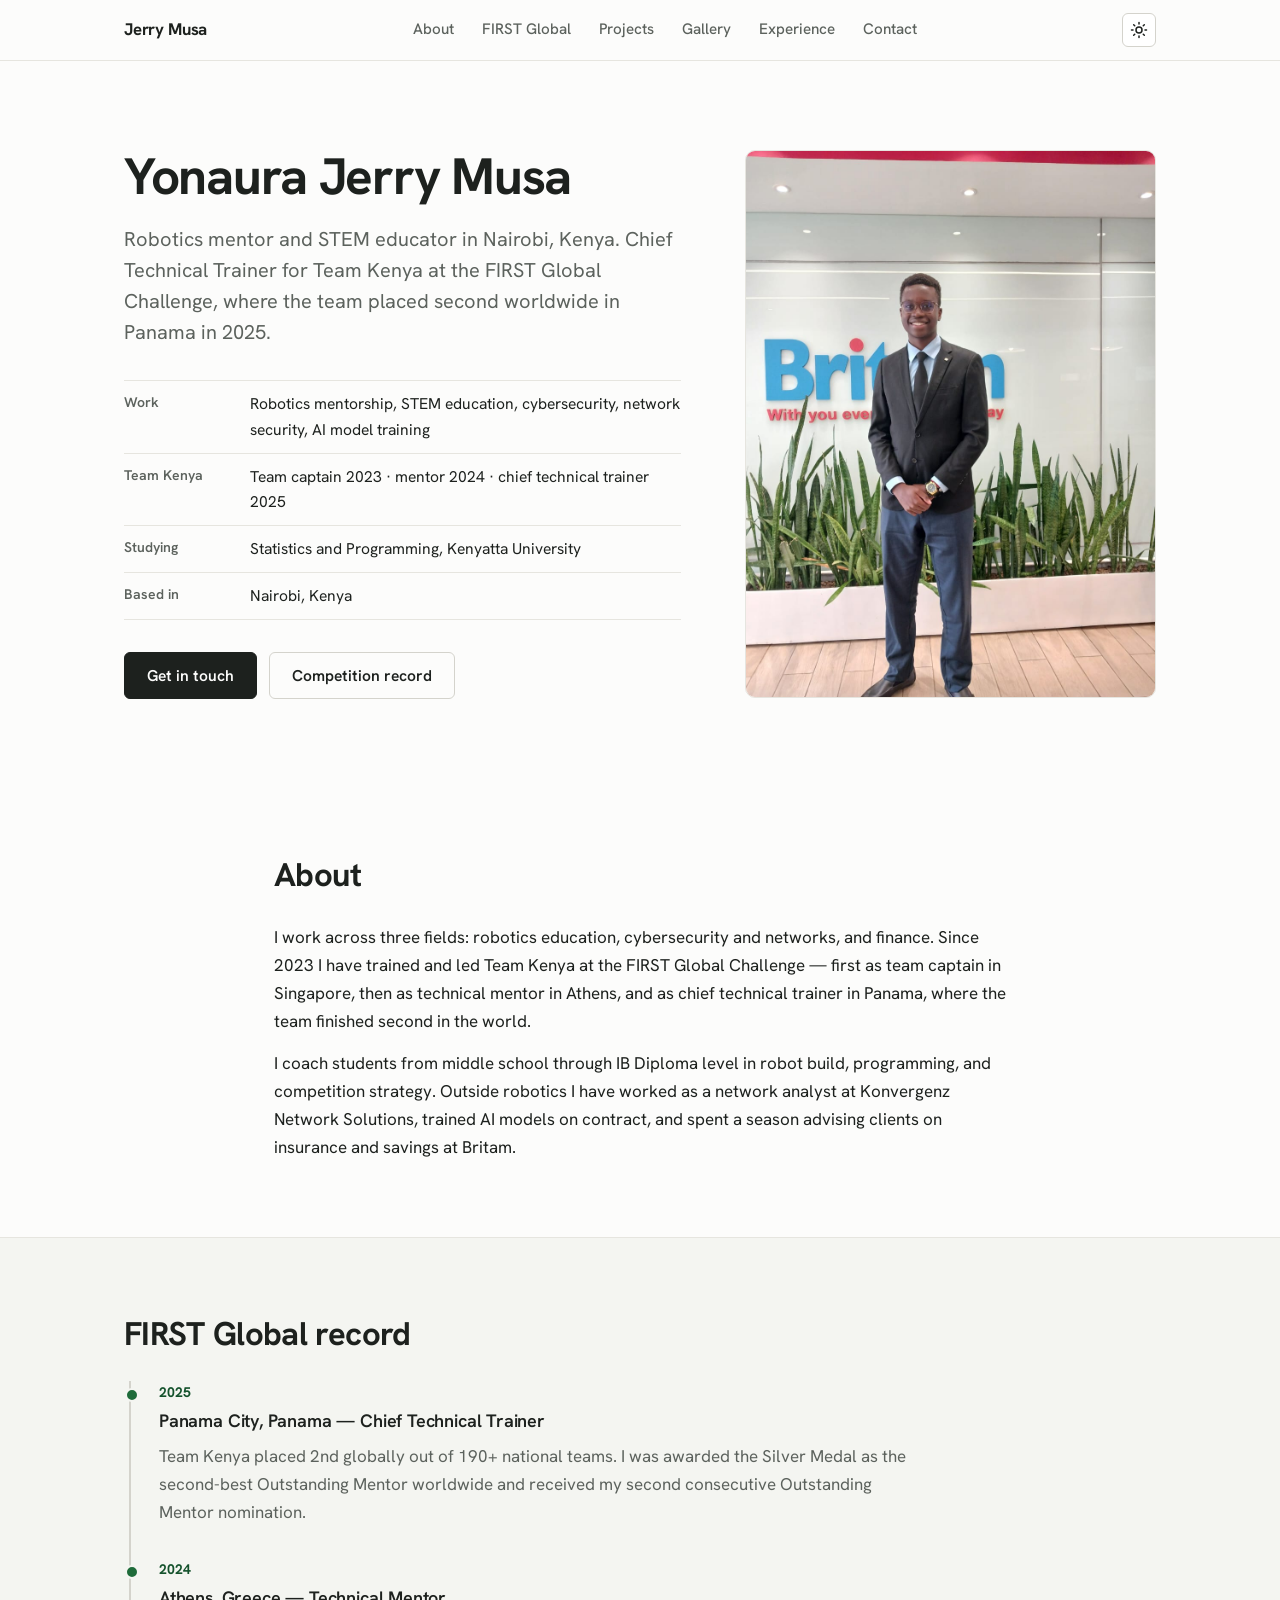
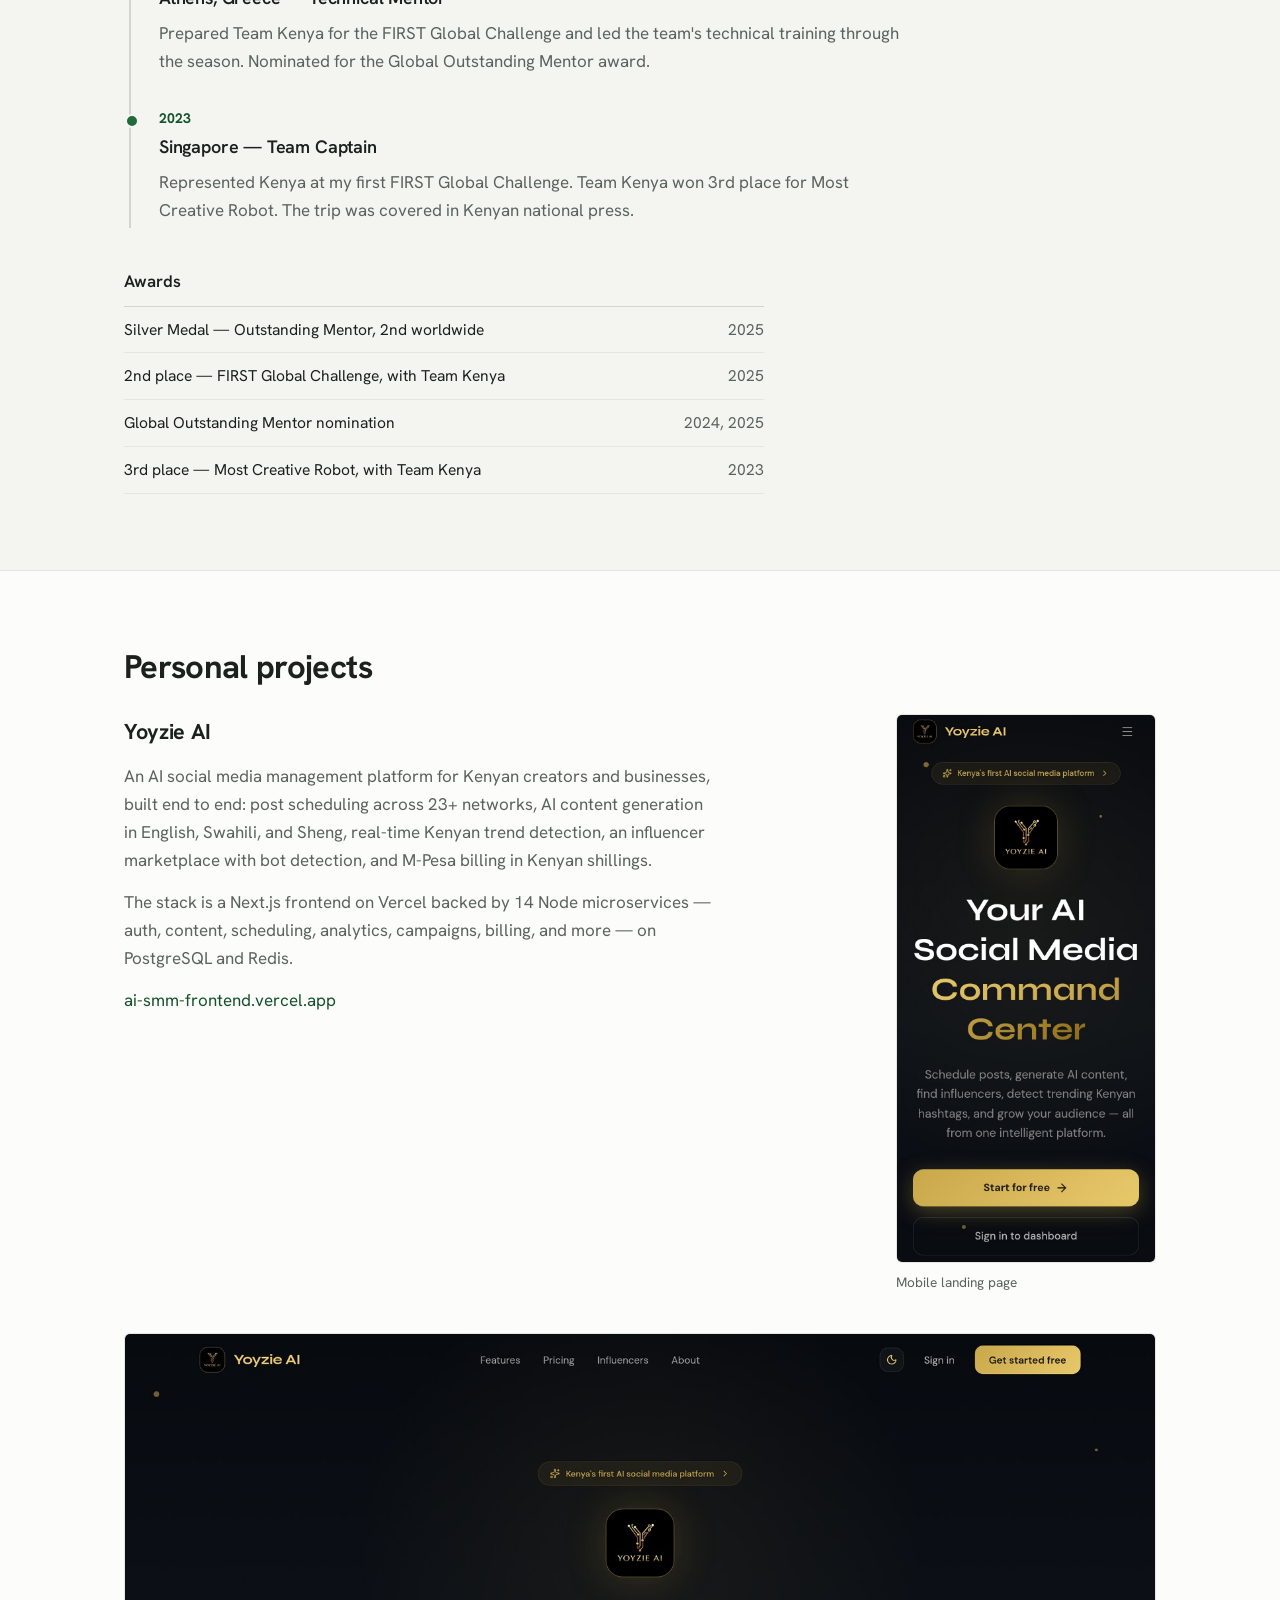
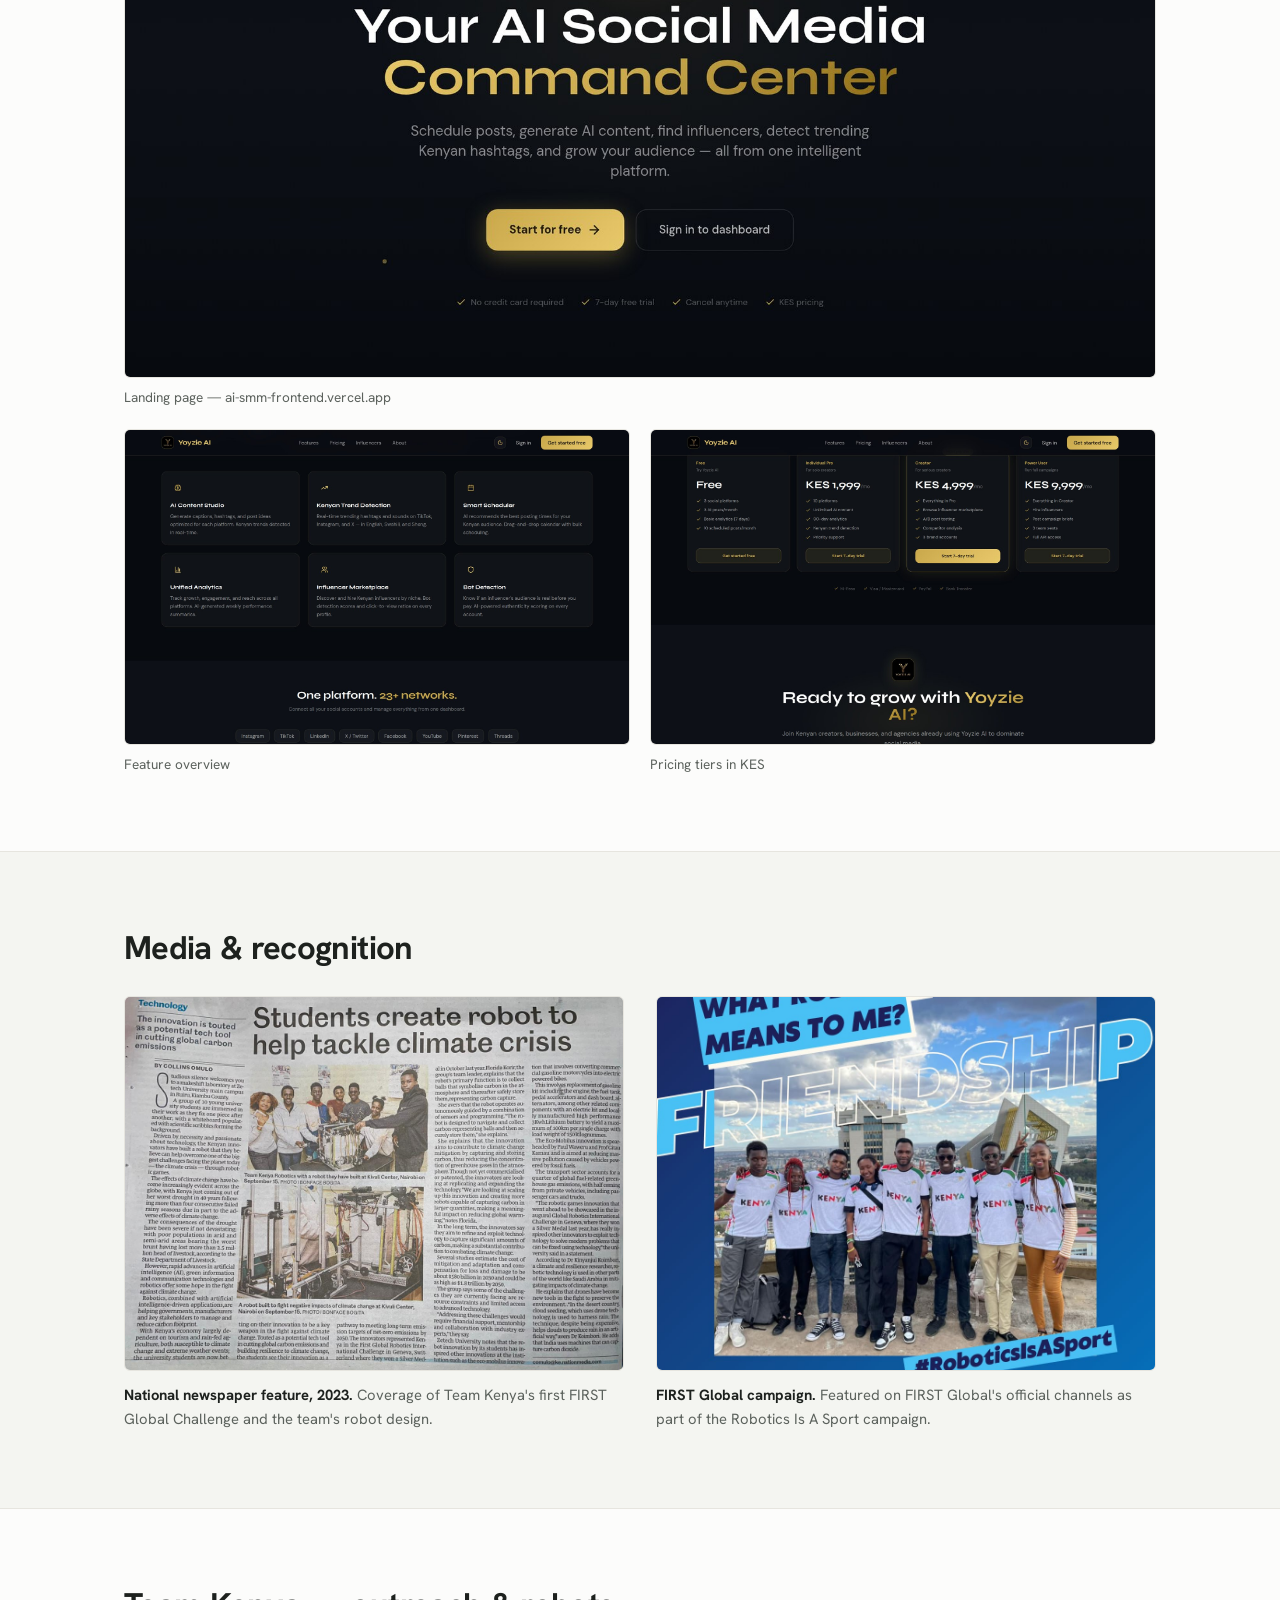
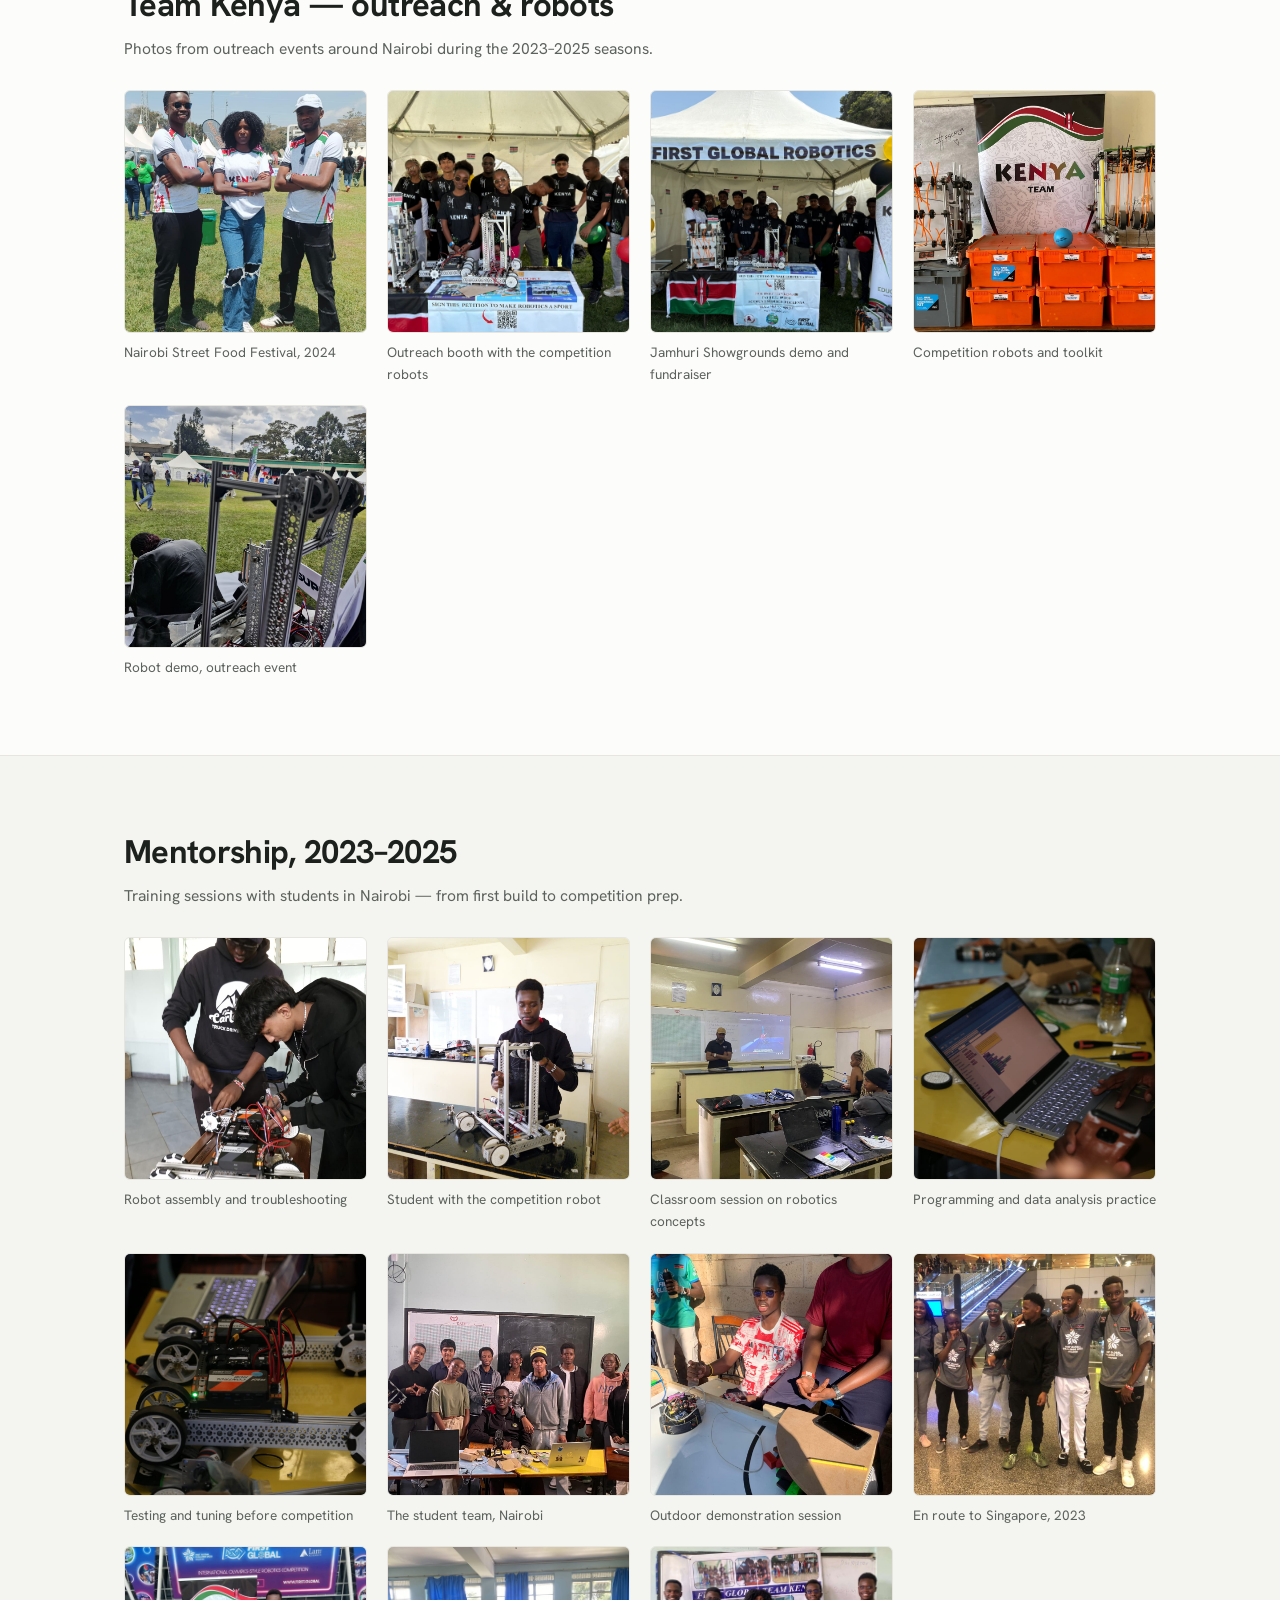
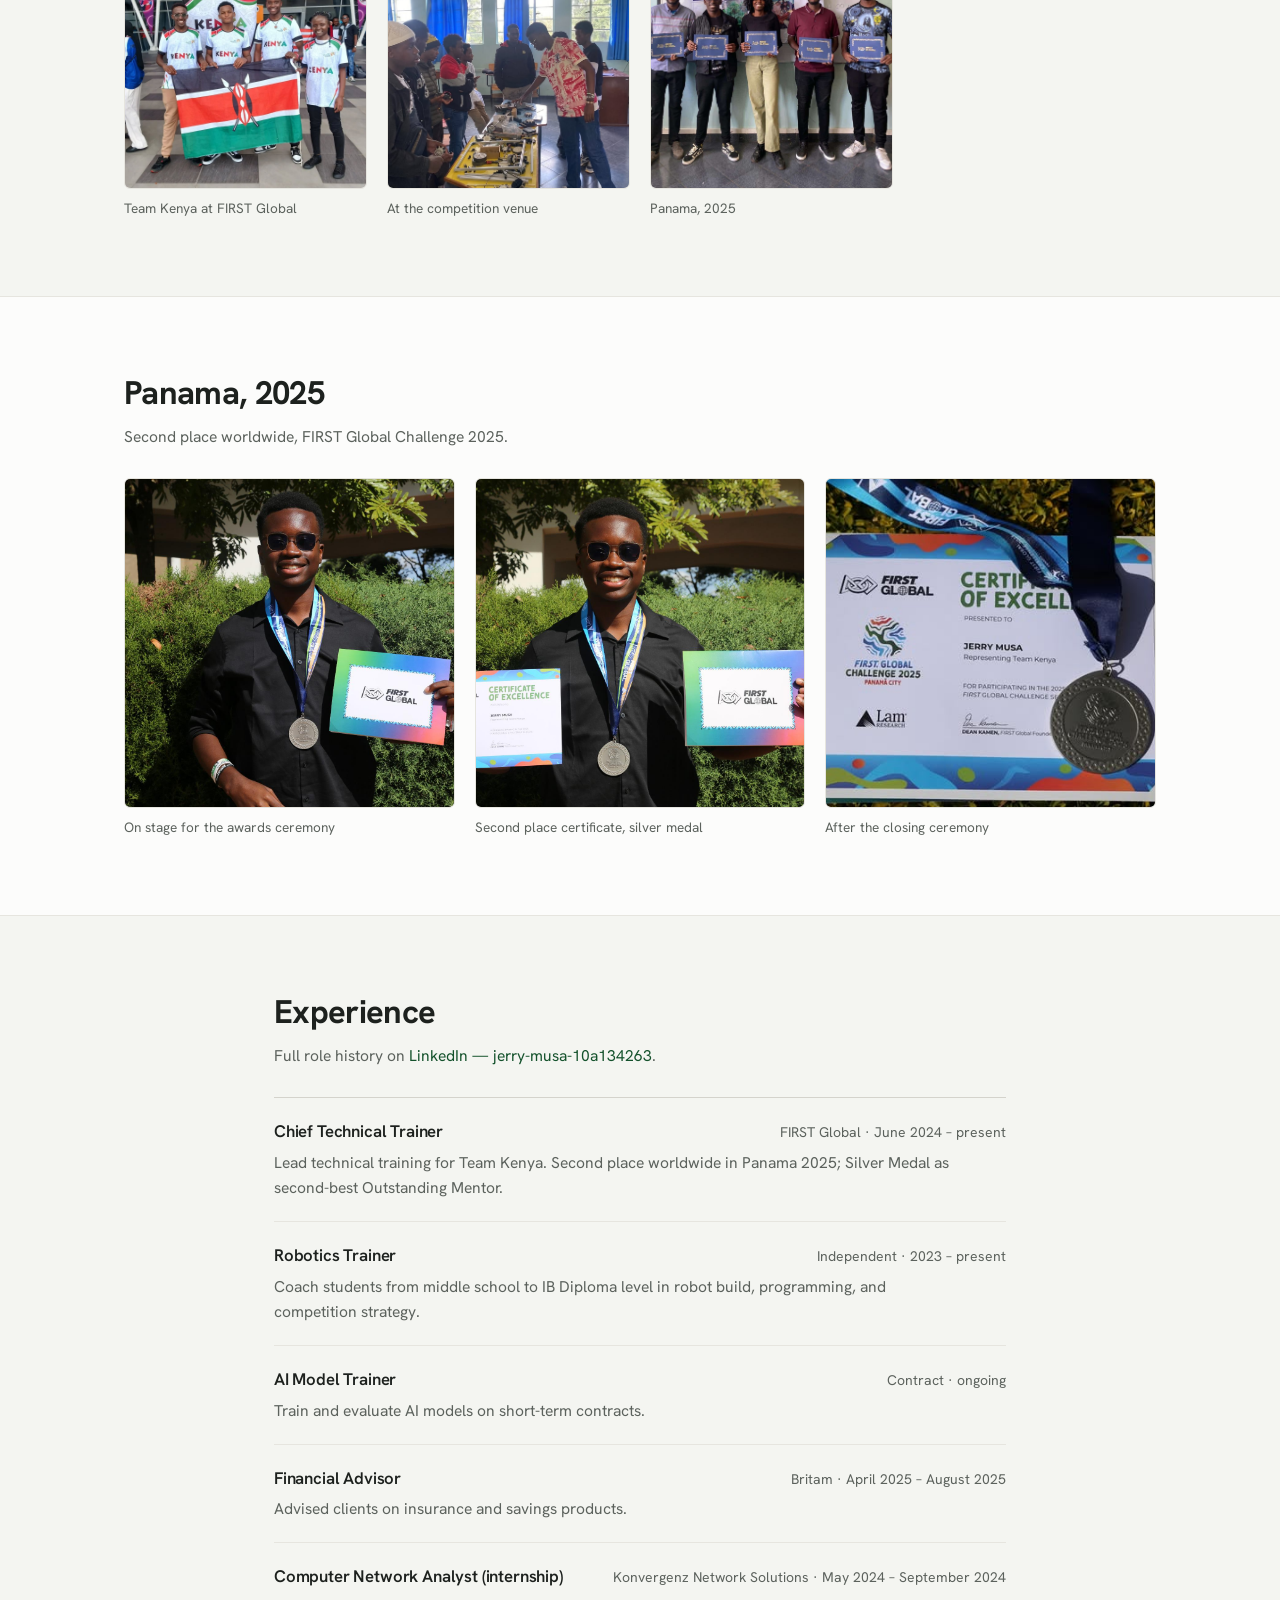
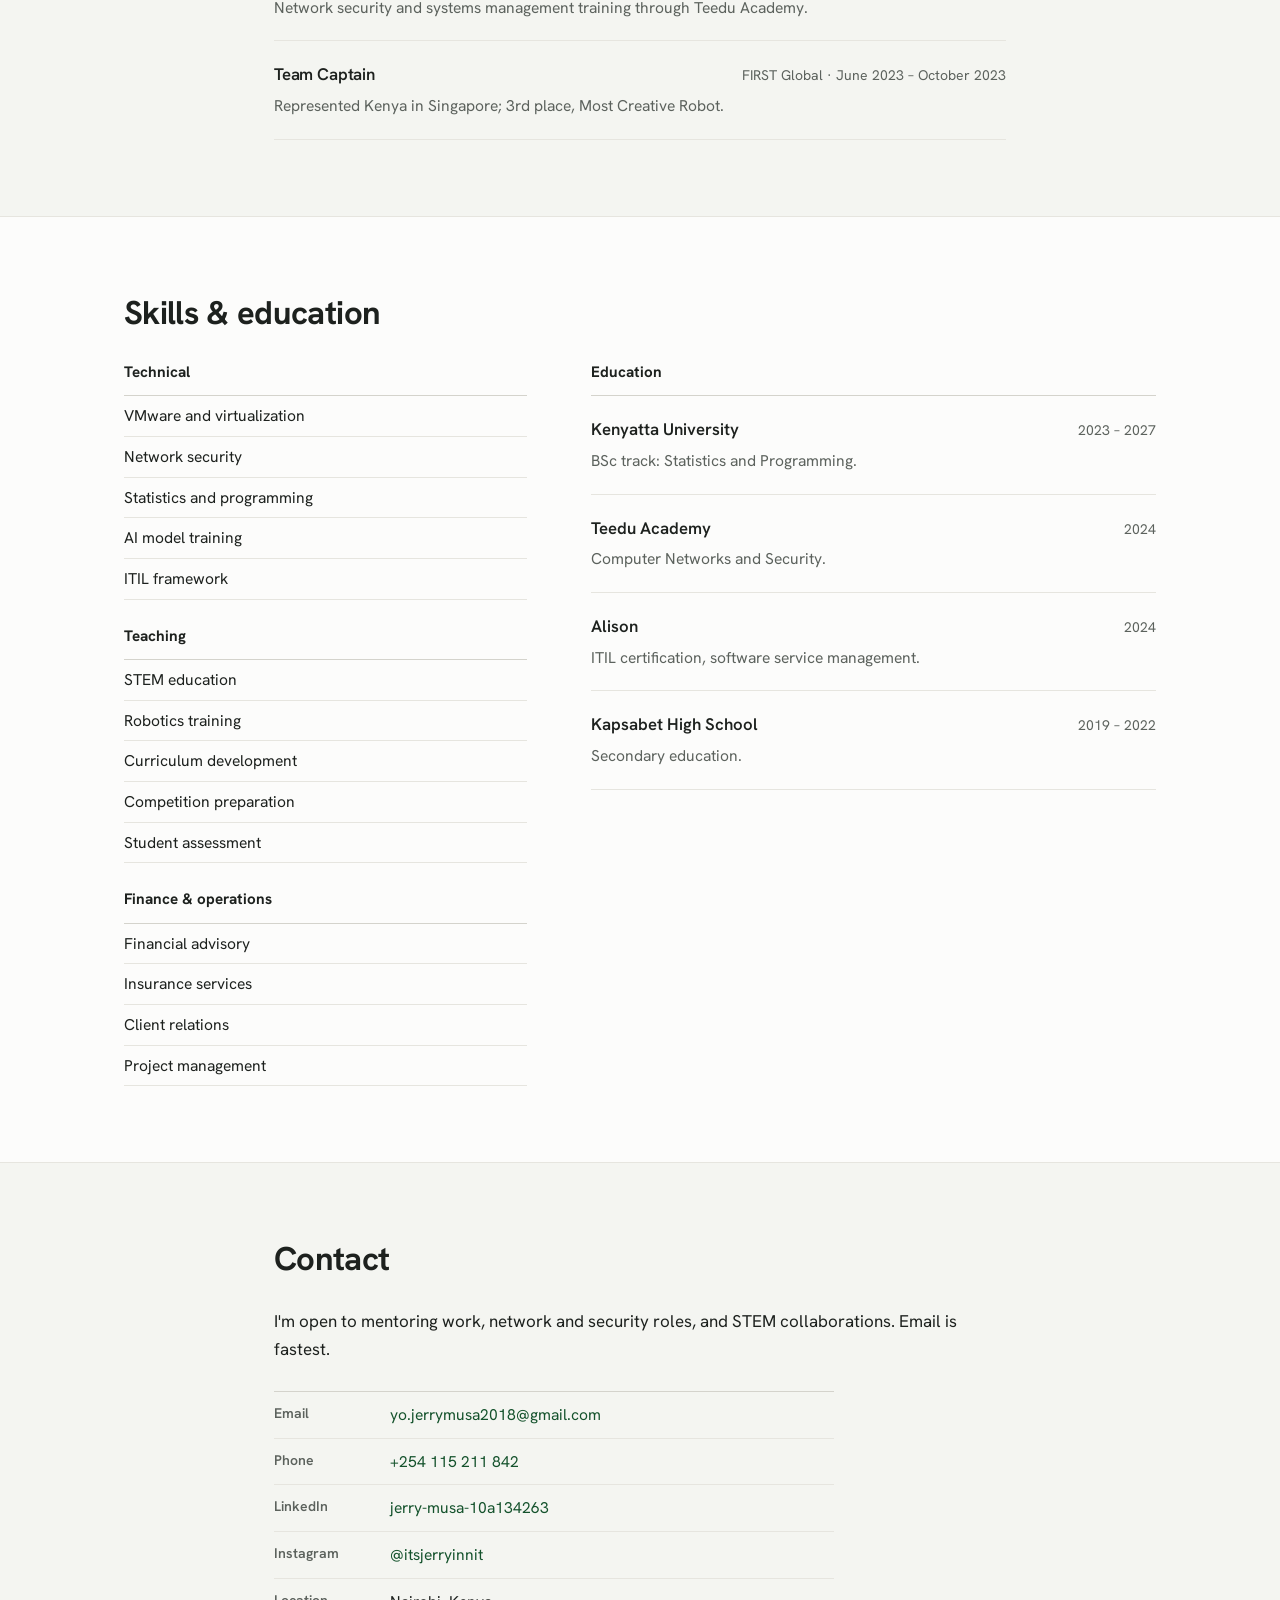
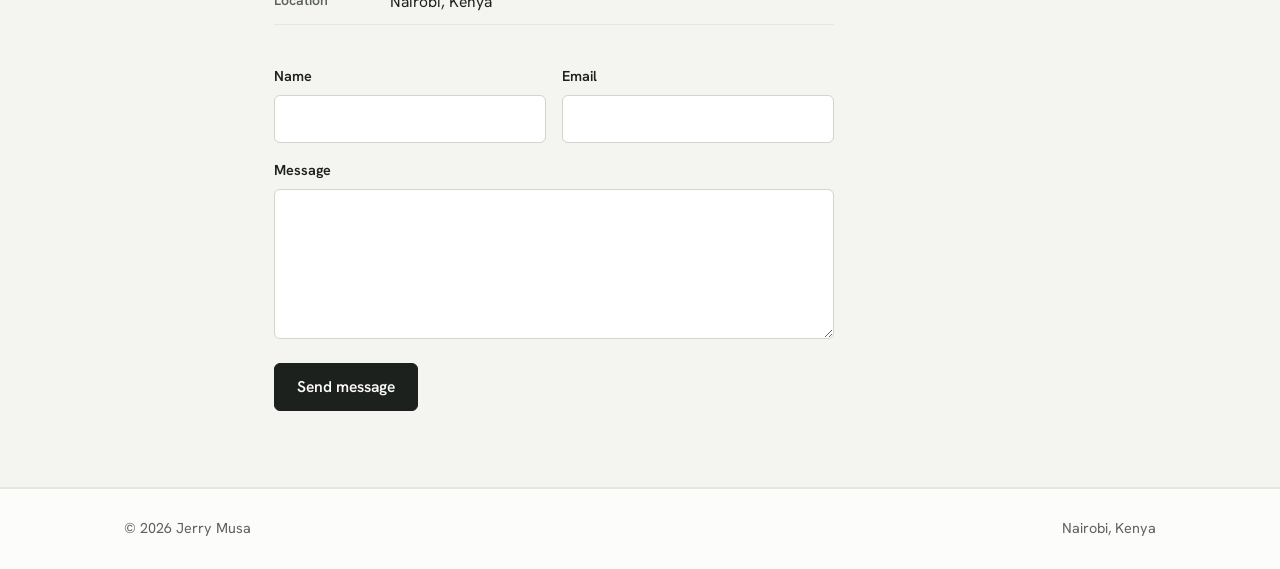
==== commit d0d4d5e1: "Sync profile with LinkedIn: name cybersecurity in intro, clearer link The public LinkedIn headline l" ====
--- a/index.html
+++ b/index.html
@@ -62,7 +62,7 @@
           <dl class="fact-list">
             <div>
               <dt>Work</dt>
-              <dd>Robotics mentorship, STEM education, network security, AI model training</dd>
+              <dd>Robotics mentorship, STEM education, cybersecurity, network security, AI model training</dd>
             </div>
             <div>
               <dt>Team Kenya</dt>
@@ -93,8 +93,8 @@
       <div class="container narrow">
         <h2>About</h2>
         <p>
-          I work across three fields: robotics education, computer networks, and
-          finance. Since 2023 I have trained and led Team Kenya at the FIRST Global
+          I work across three fields: robotics education, cybersecurity and
+          networks, and finance. Since 2023 I have trained and led Team Kenya at the FIRST Global
           Challenge — first as team captain in Singapore, then as technical mentor
           in Athens, and as chief technical trainer in Panama, where the team
           finished second in the world.
@@ -390,7 +390,10 @@
     <section class="section section-tinted" id="experience">
       <div class="container narrow">
         <h2>Experience</h2>
-        <p class="section-note">Full role history on <a class="inline-link" href="https://www.linkedin.com/in/jerry-musa-10a134263/" target="_blank" rel="noopener">LinkedIn</a>.</p>
+        <p class="section-note">
+          Full role history on
+          <a class="inline-link" href="https://www.linkedin.com/in/jerry-musa-10a134263/" target="_blank" rel="noopener">LinkedIn — jerry-musa-10a134263</a>.
+        </p>
         <ul class="entry-list">
           <li>
             <div class="entry-head">
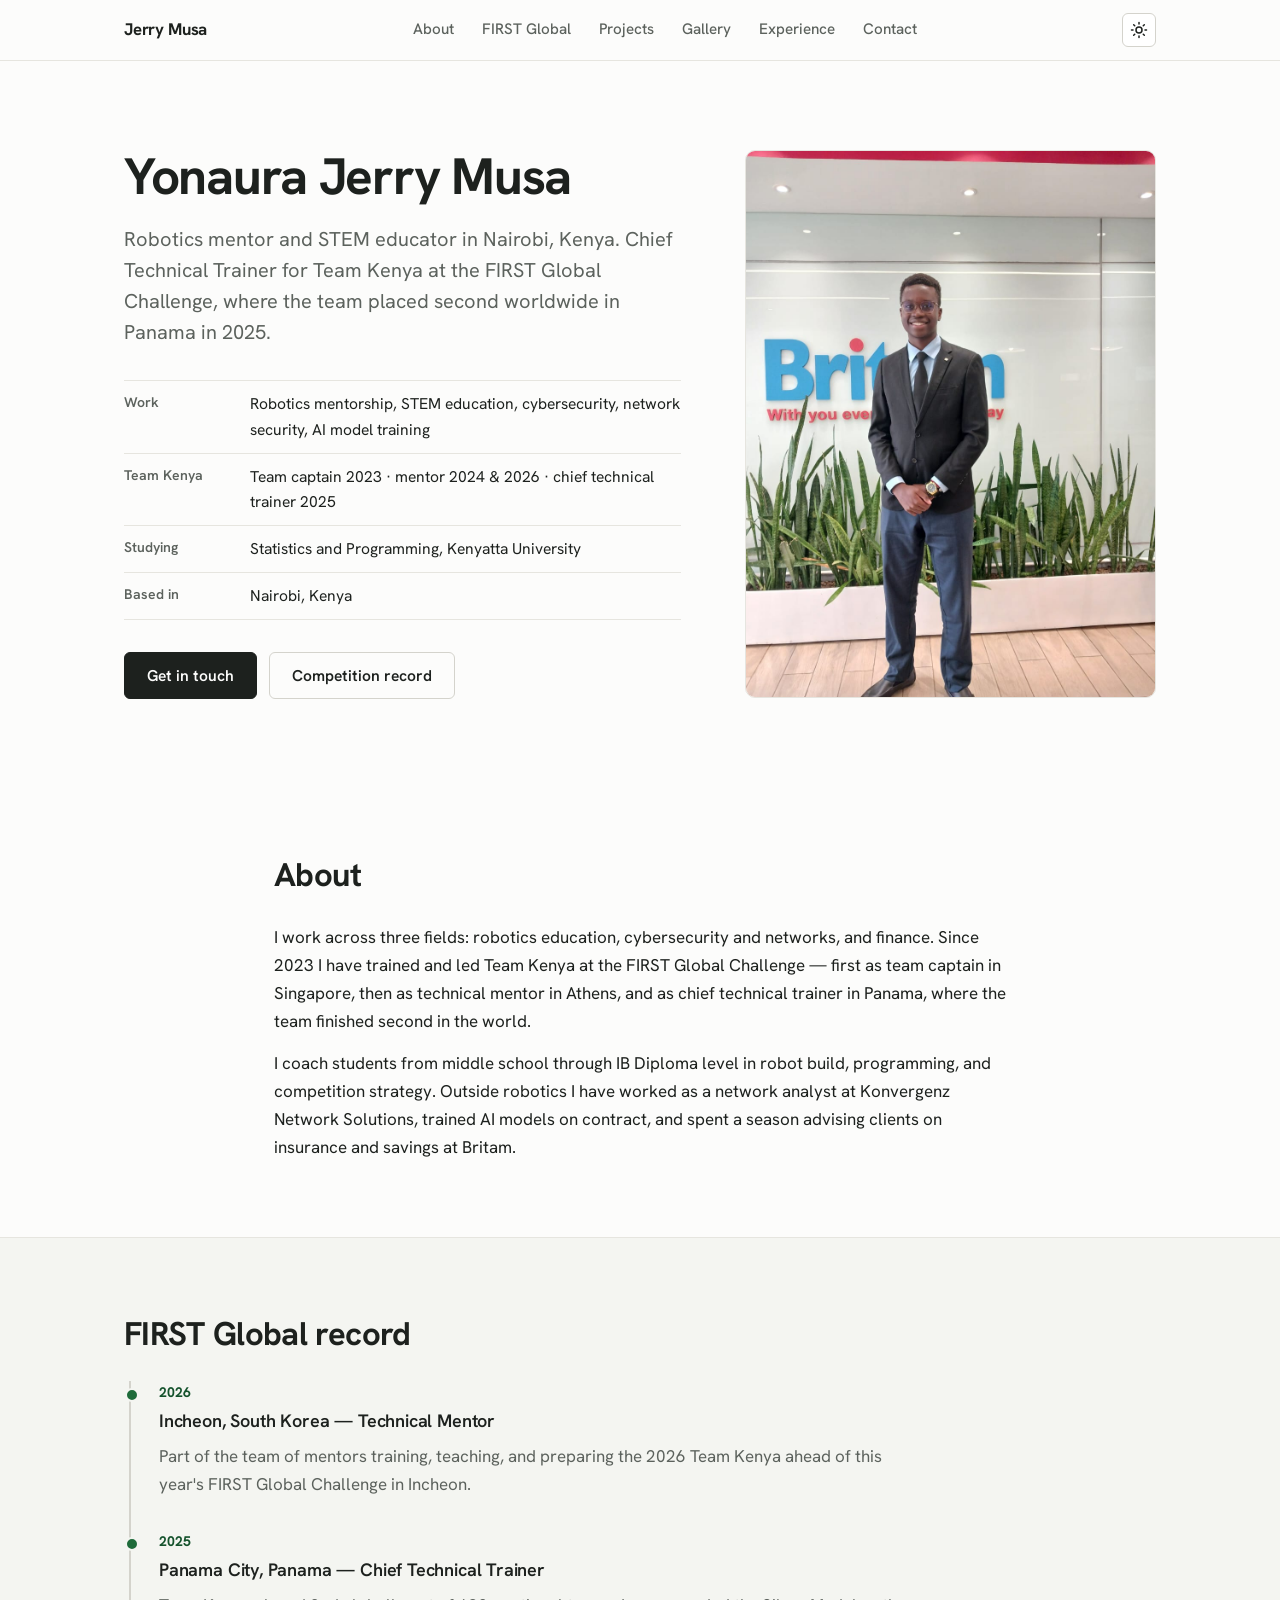
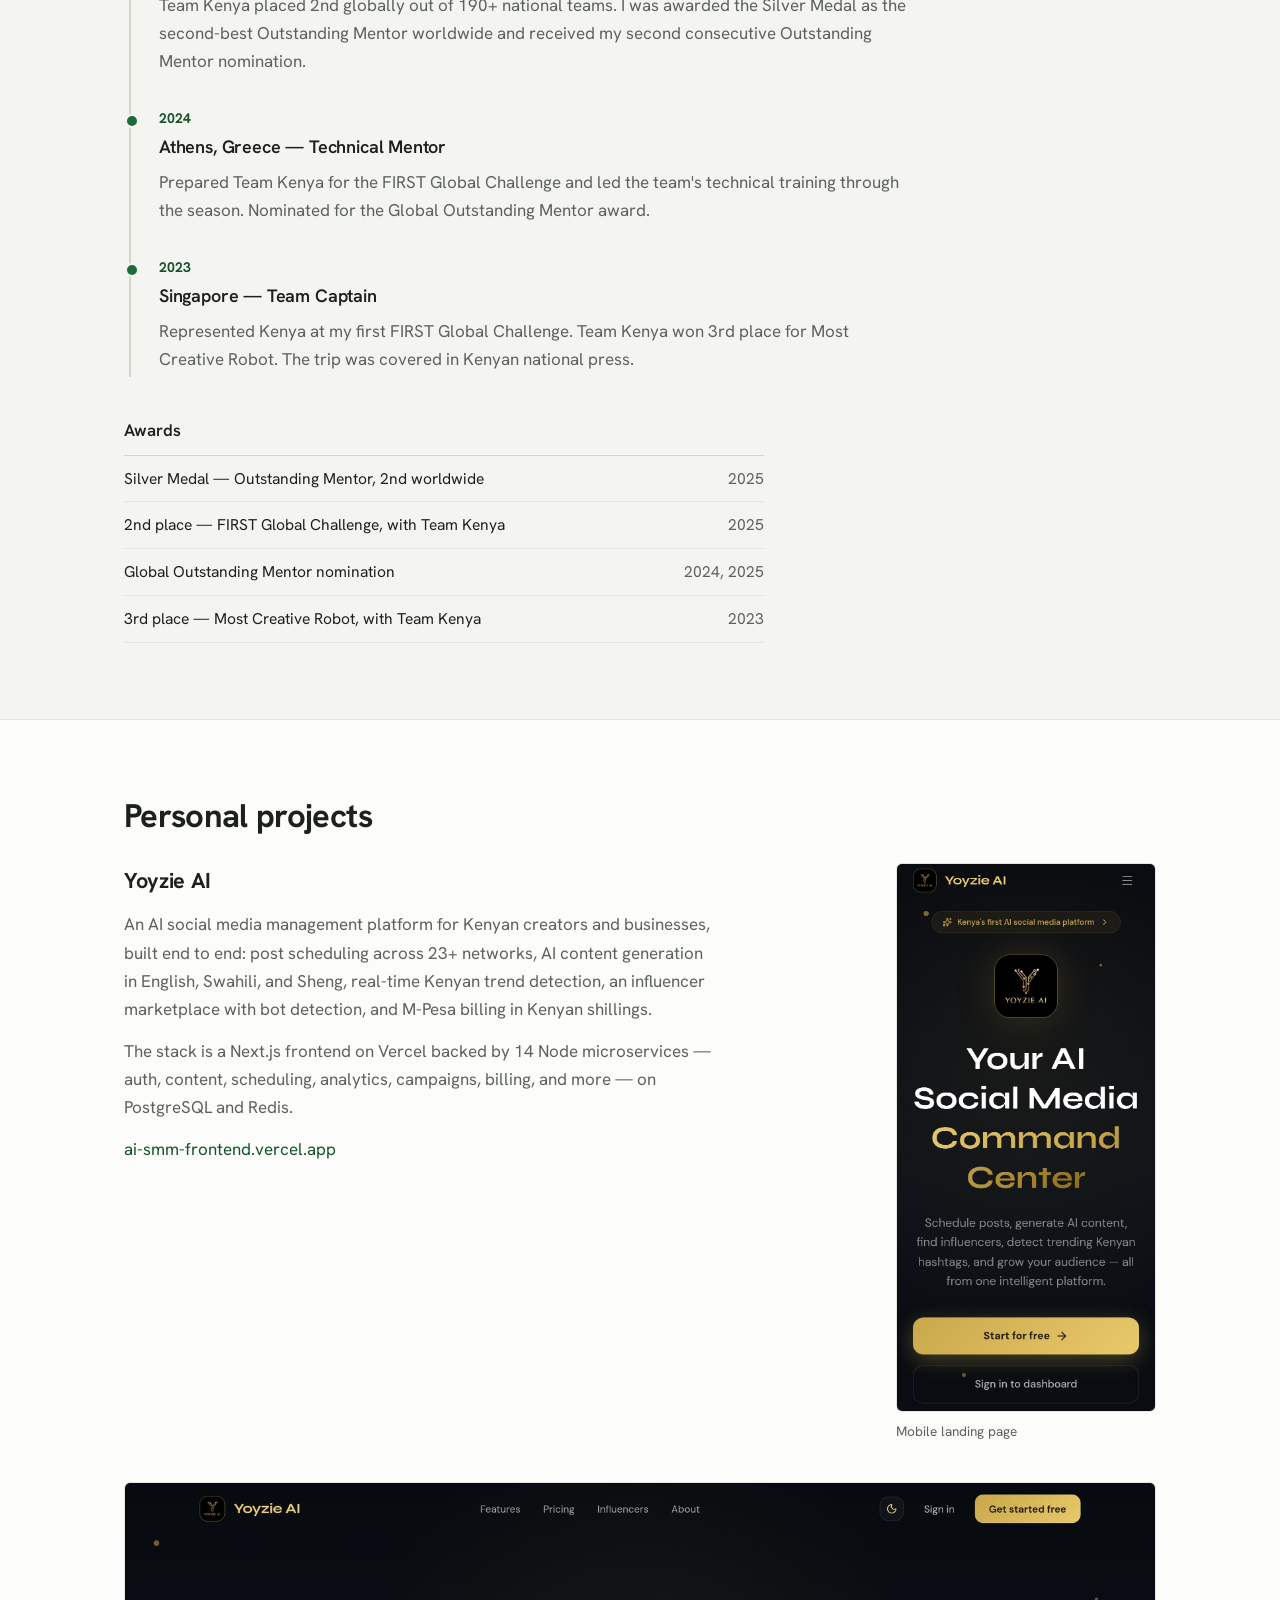
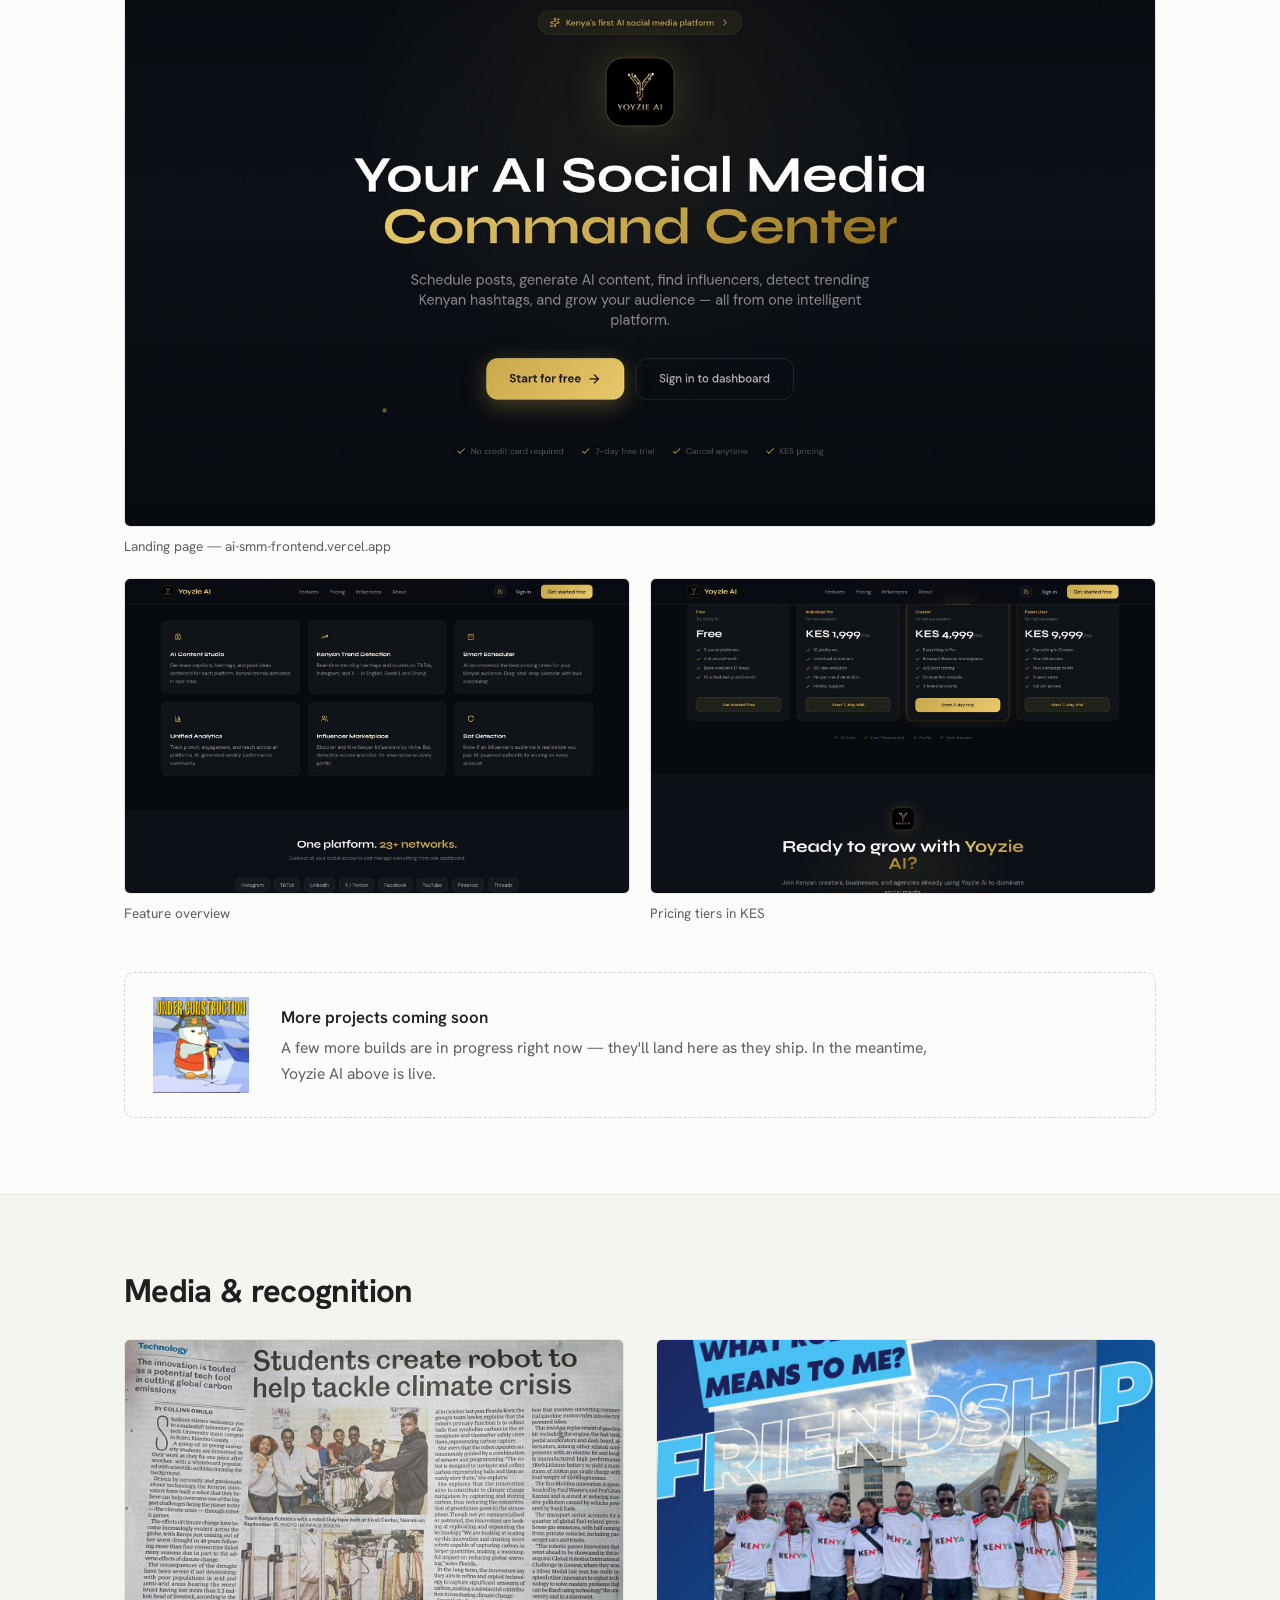
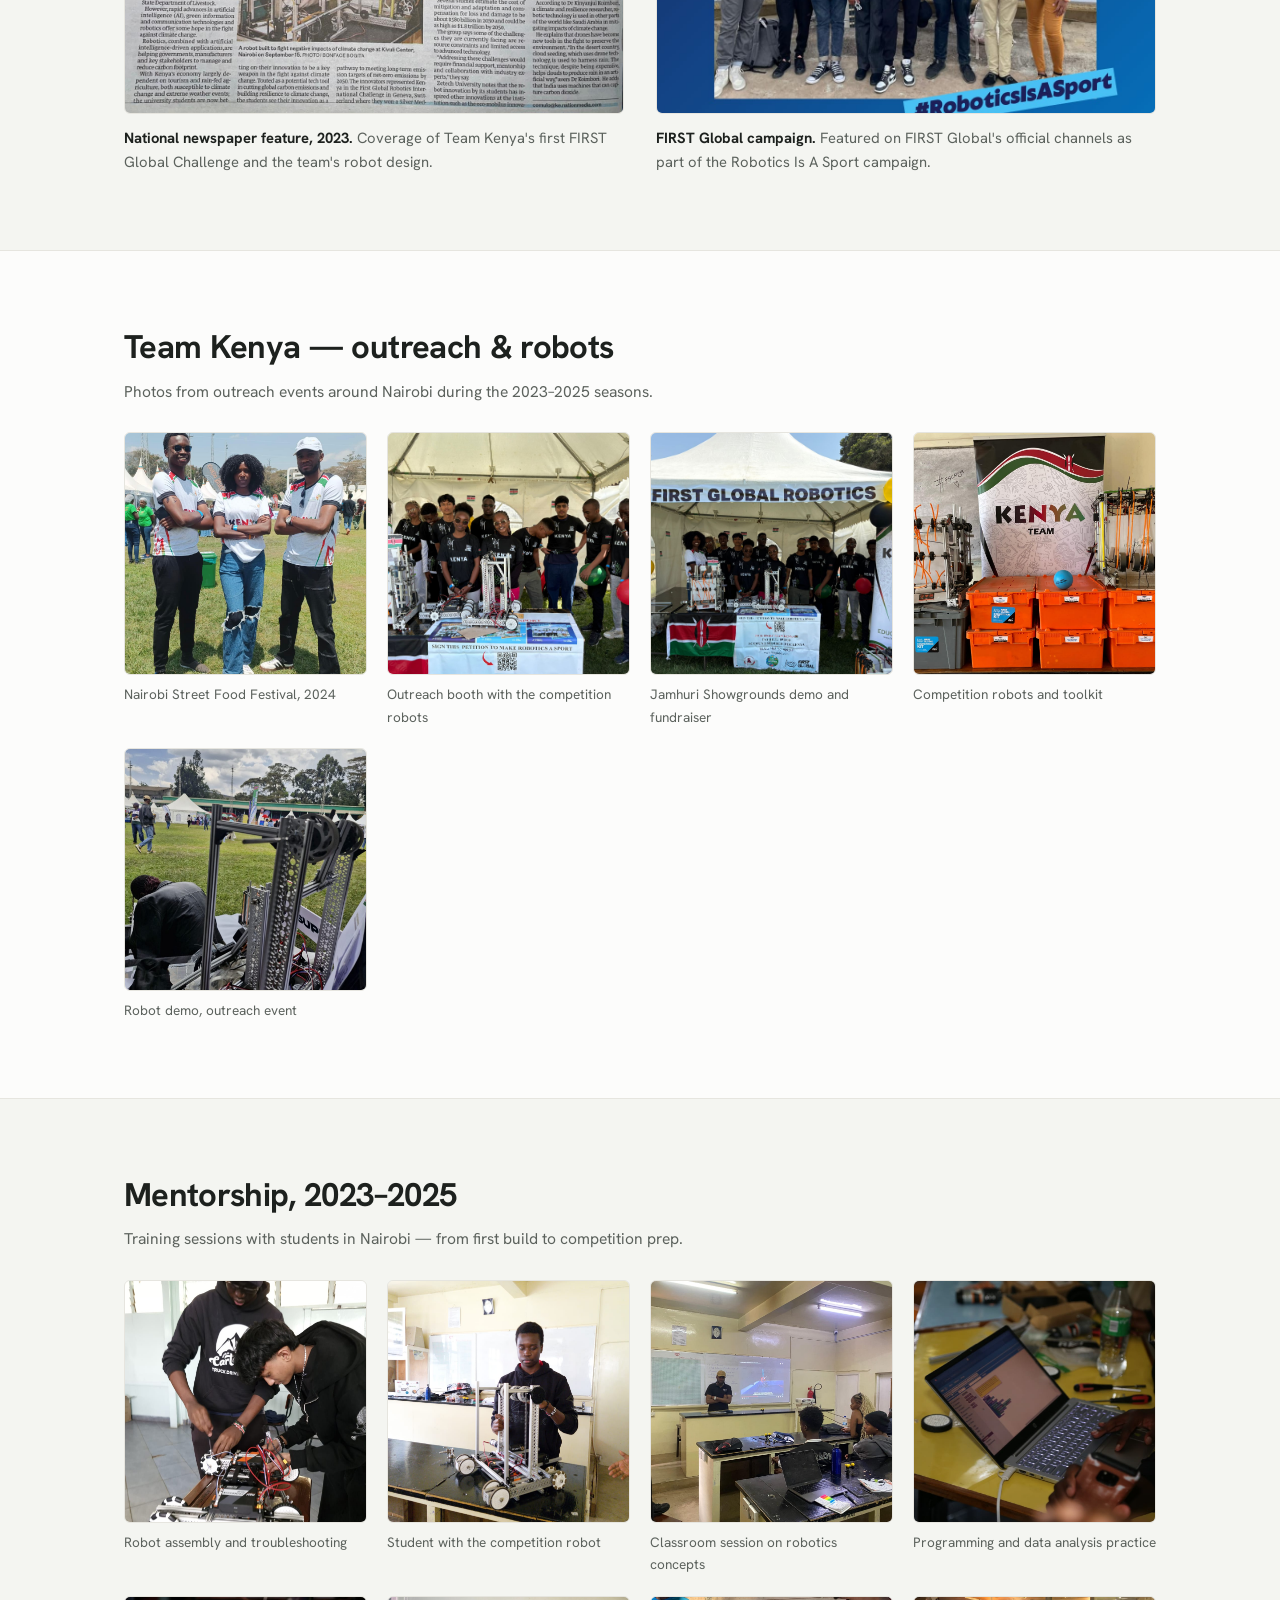
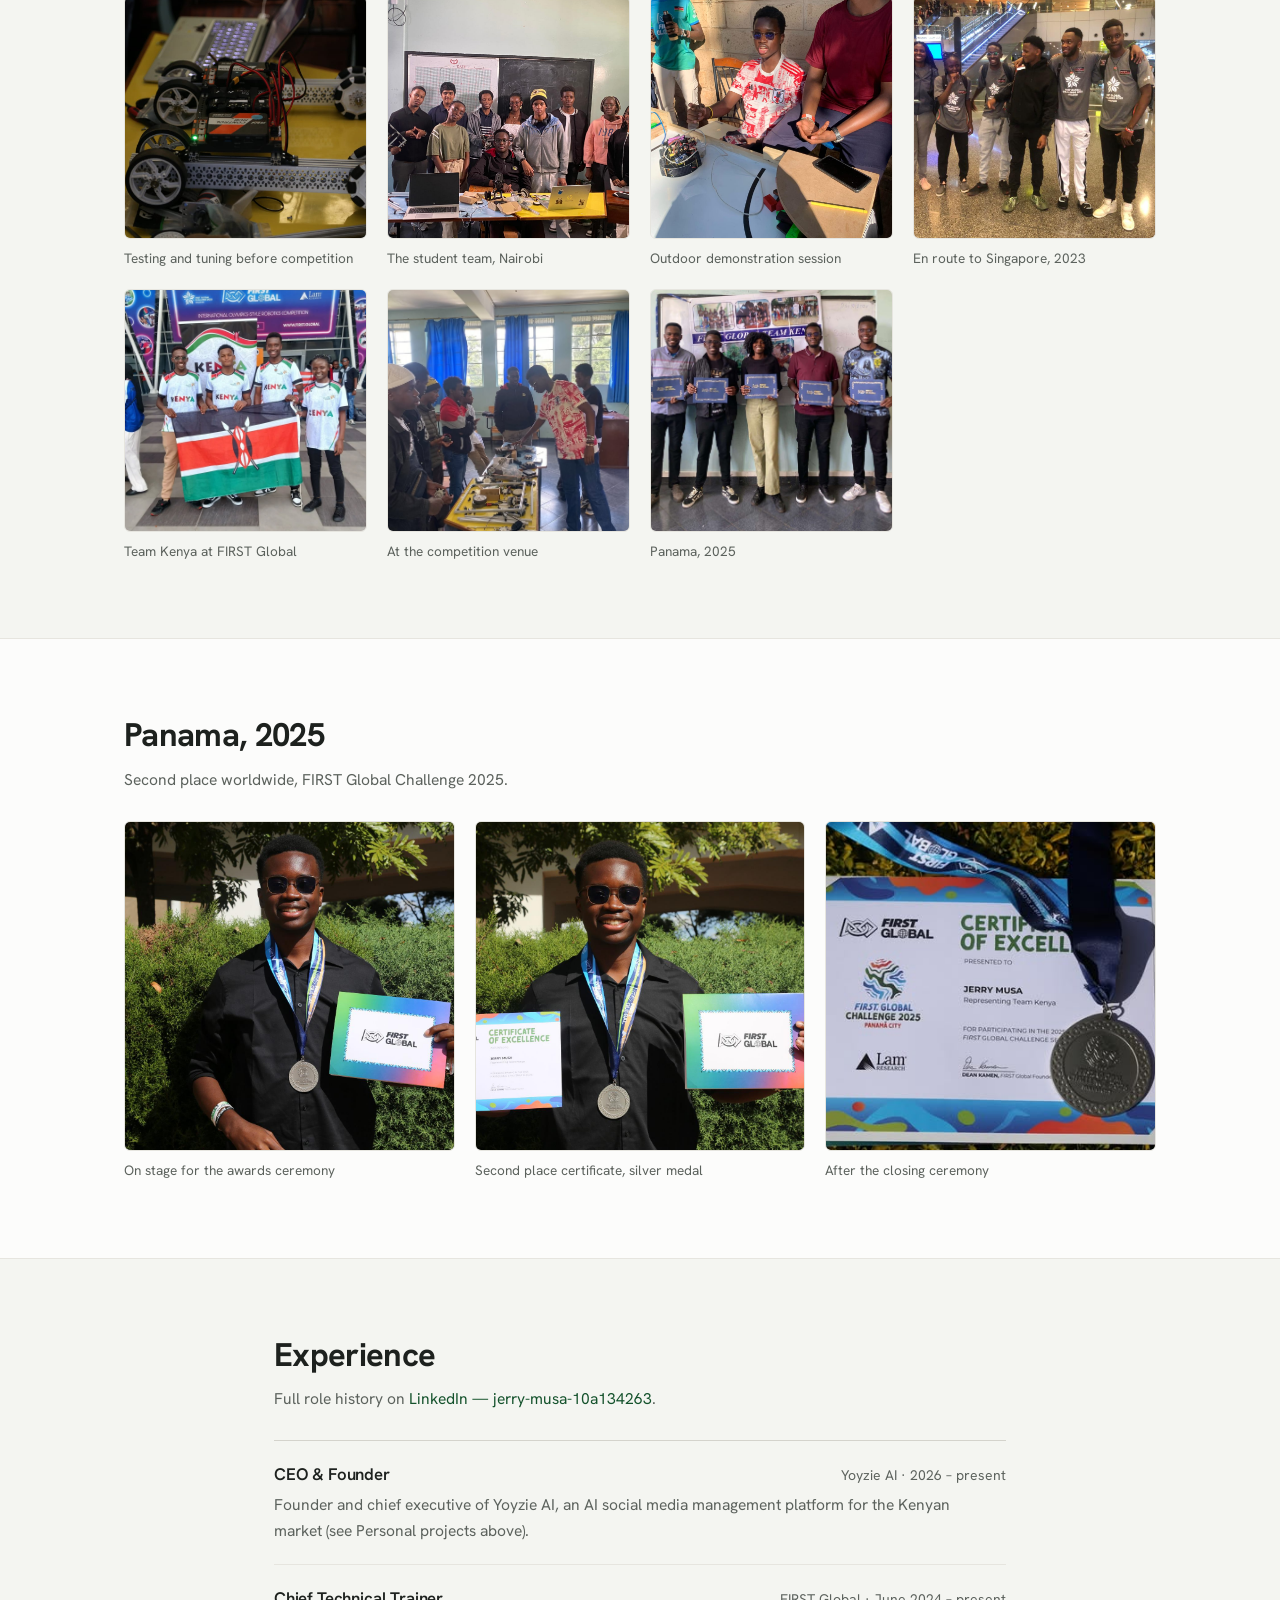
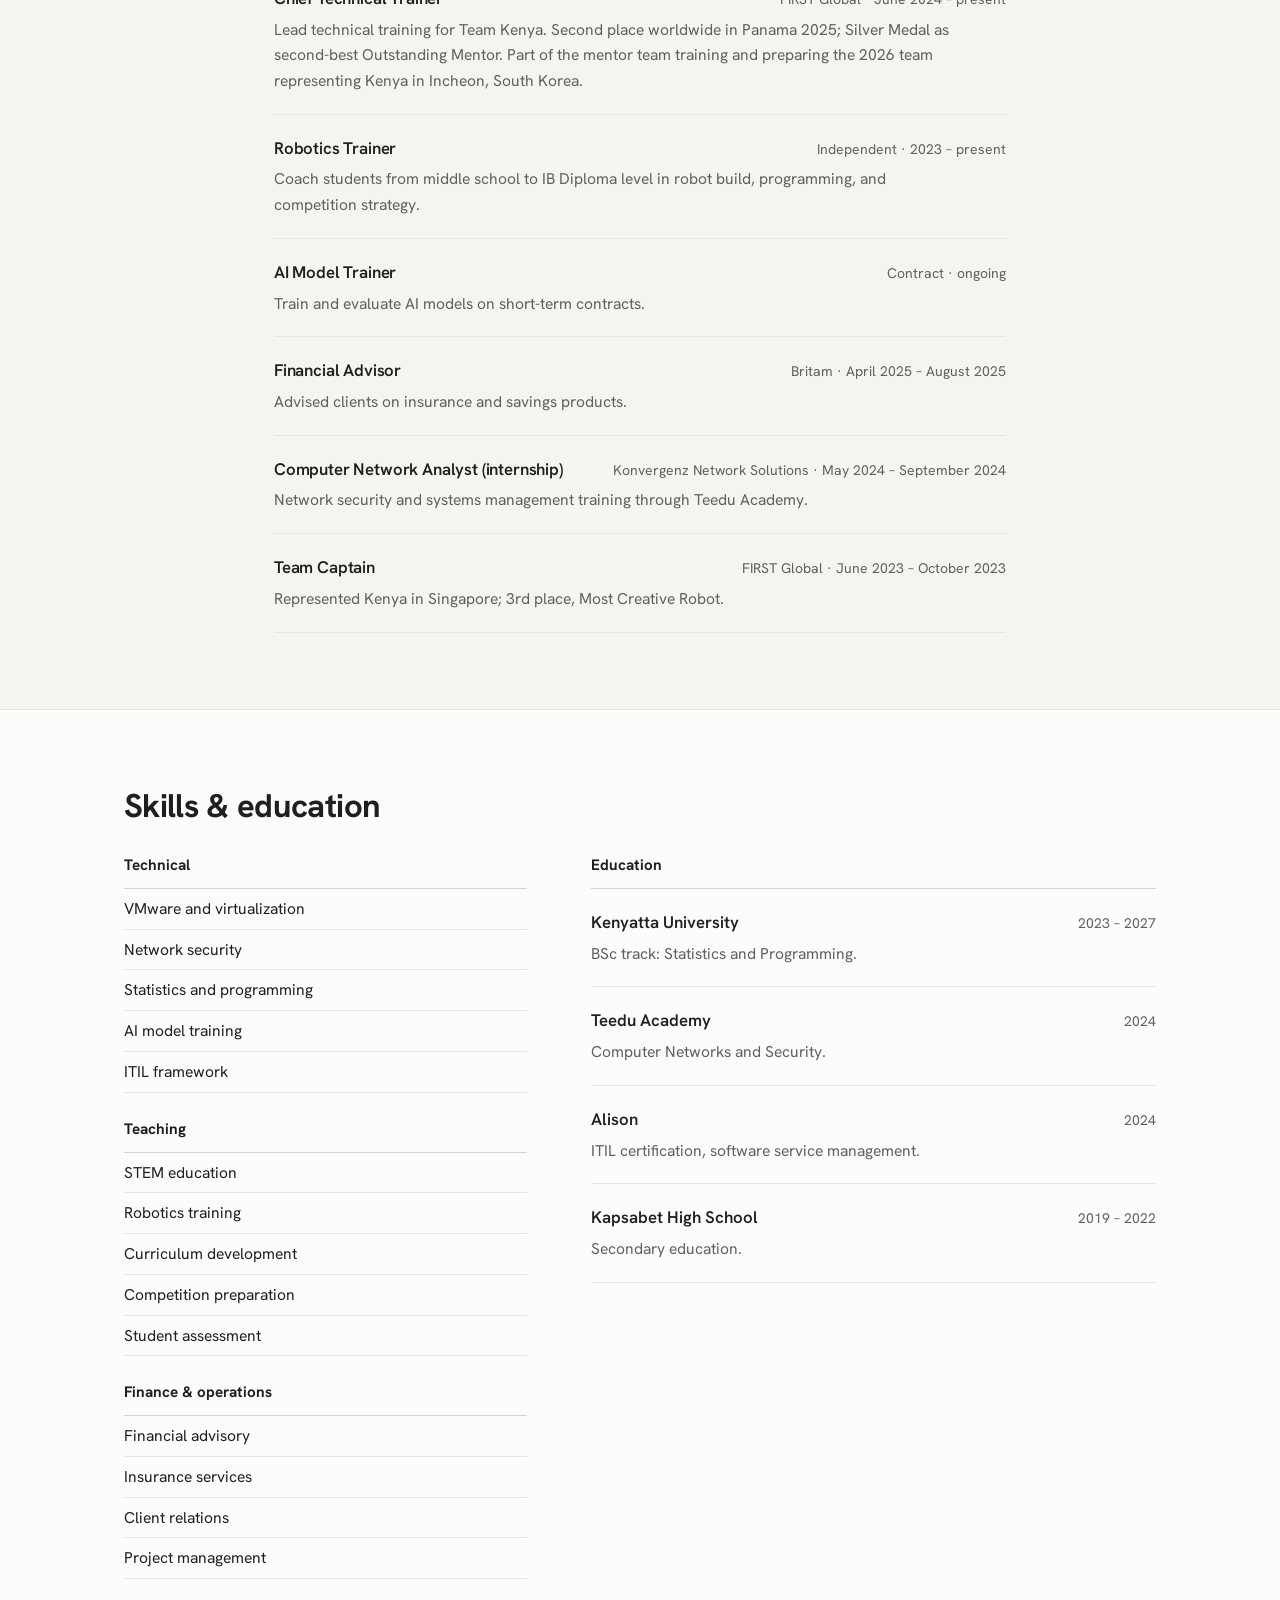
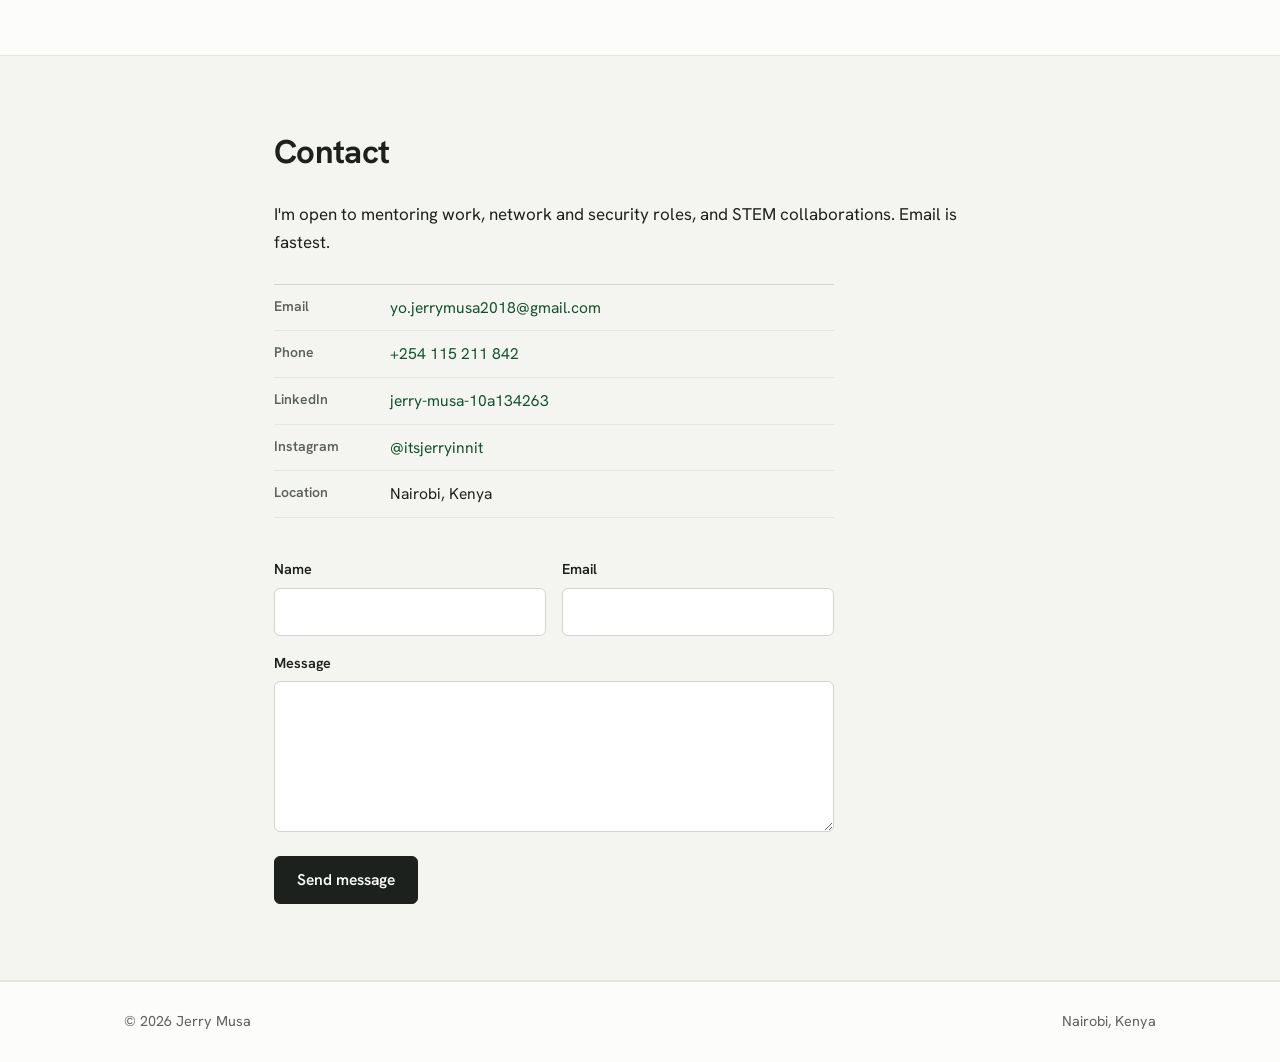
==== commit 7d1faf1f: "Add CEO & Founder role, 2026 Incheon mentorship, more-projects teaser List the Yoyzie AI CEO & Found" ====
--- a/index.html
+++ b/index.html
@@ -66,7 +66,7 @@
             </div>
             <div>
               <dt>Team Kenya</dt>
-              <dd>Team captain 2023 · mentor 2024 · chief technical trainer 2025</dd>
+              <dd>Team captain 2023 · mentor 2024 &amp; 2026 · chief technical trainer 2025</dd>
             </div>
             <div>
               <dt>Studying</dt>
@@ -114,6 +114,17 @@
       <div class="container">
         <h2>FIRST Global record</h2>
         <ol class="timeline">
+          <li>
+            <div class="timeline-year">2026</div>
+            <div class="timeline-body">
+              <h3>Incheon, South Korea — Technical Mentor</h3>
+              <p>
+                Part of the team of mentors training, teaching, and preparing
+                the 2026 Team Kenya ahead of this year's FIRST Global
+                Challenge in Incheon.
+              </p>
+            </div>
+          </li>
           <li>
             <div class="timeline-year">2025</div>
             <div class="timeline-body">
@@ -210,6 +221,17 @@
             <figcaption>Pricing tiers in KES</figcaption>
           </figure>
         </div>
+
+        <div class="more-projects">
+          <img src="construction.gif" alt="" width="480" height="480" loading="lazy">
+          <div>
+            <h3>More projects coming soon</h3>
+            <p>
+              A few more builds are in progress right now — they'll land here as
+              they ship. In the meantime, Yoyzie AI above is live.
+            </p>
+          </div>
+        </div>
       </div>
     </section>
 
@@ -397,10 +419,17 @@
         <ul class="entry-list">
           <li>
             <div class="entry-head">
+              <h3>CEO &amp; Founder</h3>
+              <span class="entry-meta">Yoyzie AI · 2026 – present</span>
+            </div>
+            <p>Founder and chief executive of Yoyzie AI, an AI social media management platform for the Kenyan market (see Personal projects above).</p>
+          </li>
+          <li>
+            <div class="entry-head">
               <h3>Chief Technical Trainer</h3>
               <span class="entry-meta">FIRST Global · June 2024 – present</span>
             </div>
-            <p>Lead technical training for Team Kenya. Second place worldwide in Panama 2025; Silver Medal as second-best Outstanding Mentor.</p>
+            <p>Lead technical training for Team Kenya. Second place worldwide in Panama 2025; Silver Medal as second-best Outstanding Mentor. Part of the mentor team training and preparing the 2026 team representing Kenya in Incheon, South Korea.</p>
           </li>
           <li>
             <div class="entry-head">
--- a/styles.css
+++ b/styles.css
@@ -371,6 +371,50 @@
   object-position: top;
 }
 
+/* ---------- more projects (under construction) ---------- */
+
+.more-projects {
+  display: flex;
+  align-items: center;
+  gap: 32px;
+  margin-top: 48px;
+  padding: 24px 28px;
+  border: 1px dashed var(--border-strong);
+  border-radius: var(--radius-lg);
+}
+
+.more-projects img {
+  width: 96px;
+  height: 96px;
+  flex-shrink: 0;
+}
+
+.more-projects h3 {
+  font-size: 1.05rem;
+  font-weight: 600;
+  margin-bottom: 4px;
+}
+
+.more-projects p {
+  color: var(--muted);
+  font-size: 0.975rem;
+  max-width: 44em;
+}
+
+@media (max-width: 560px) {
+  .more-projects {
+    flex-direction: column;
+    align-items: flex-start;
+    gap: 16px;
+    padding: 20px;
+  }
+
+  .more-projects img {
+    width: 72px;
+    height: 72px;
+  }
+}
+
 /* ---------- timeline ---------- */
 
 .timeline {
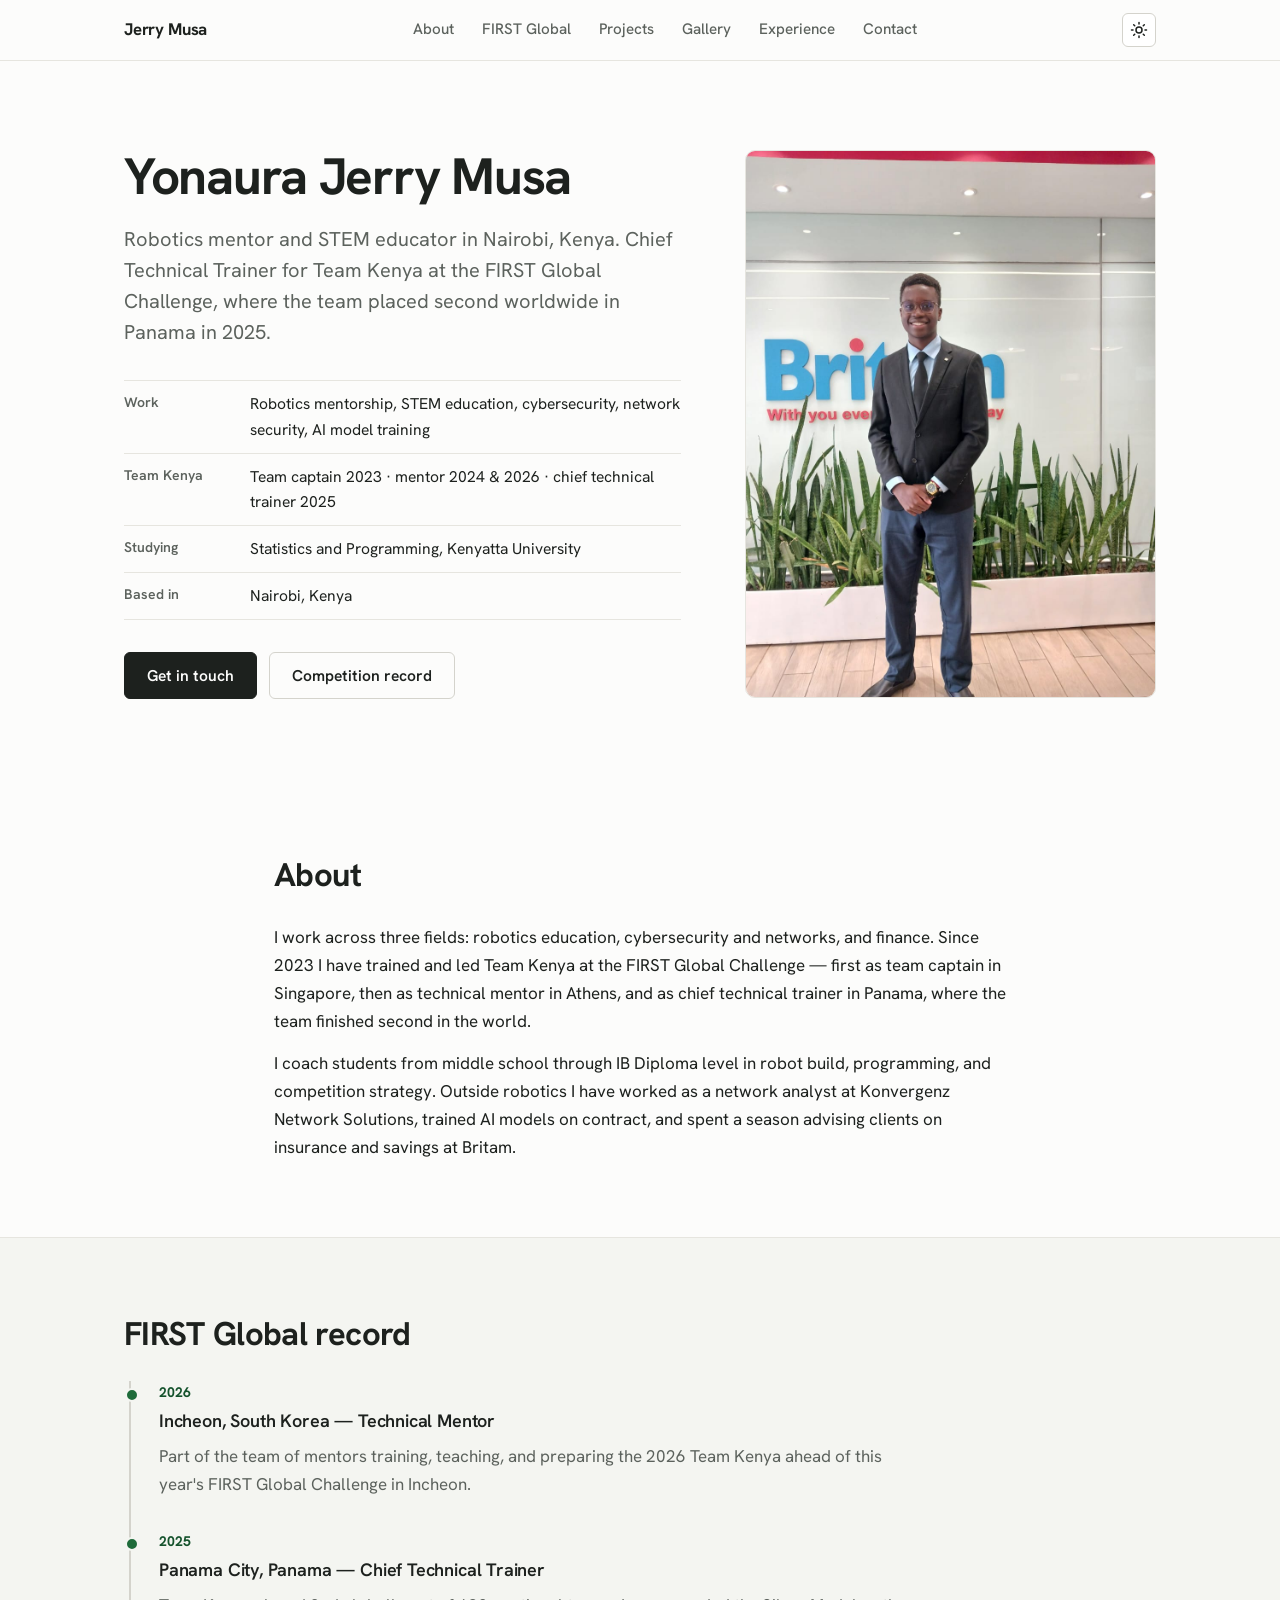
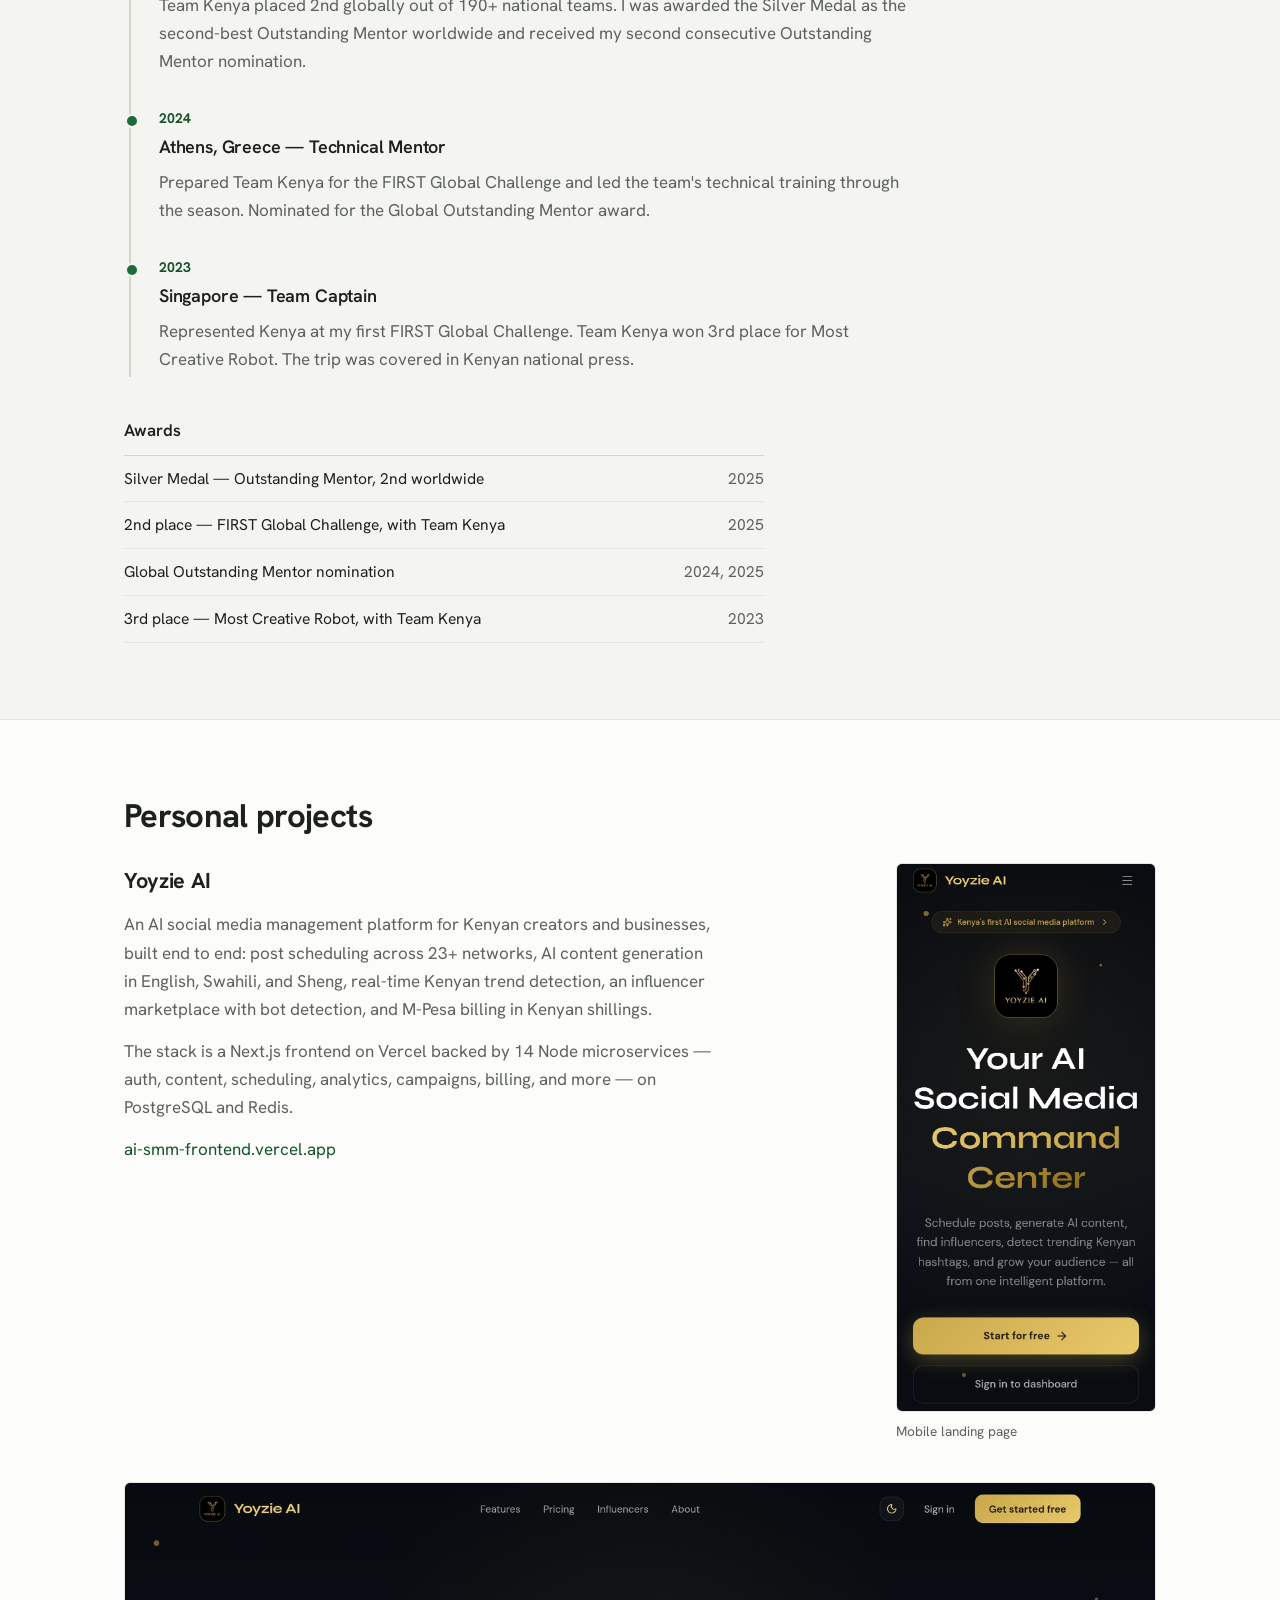
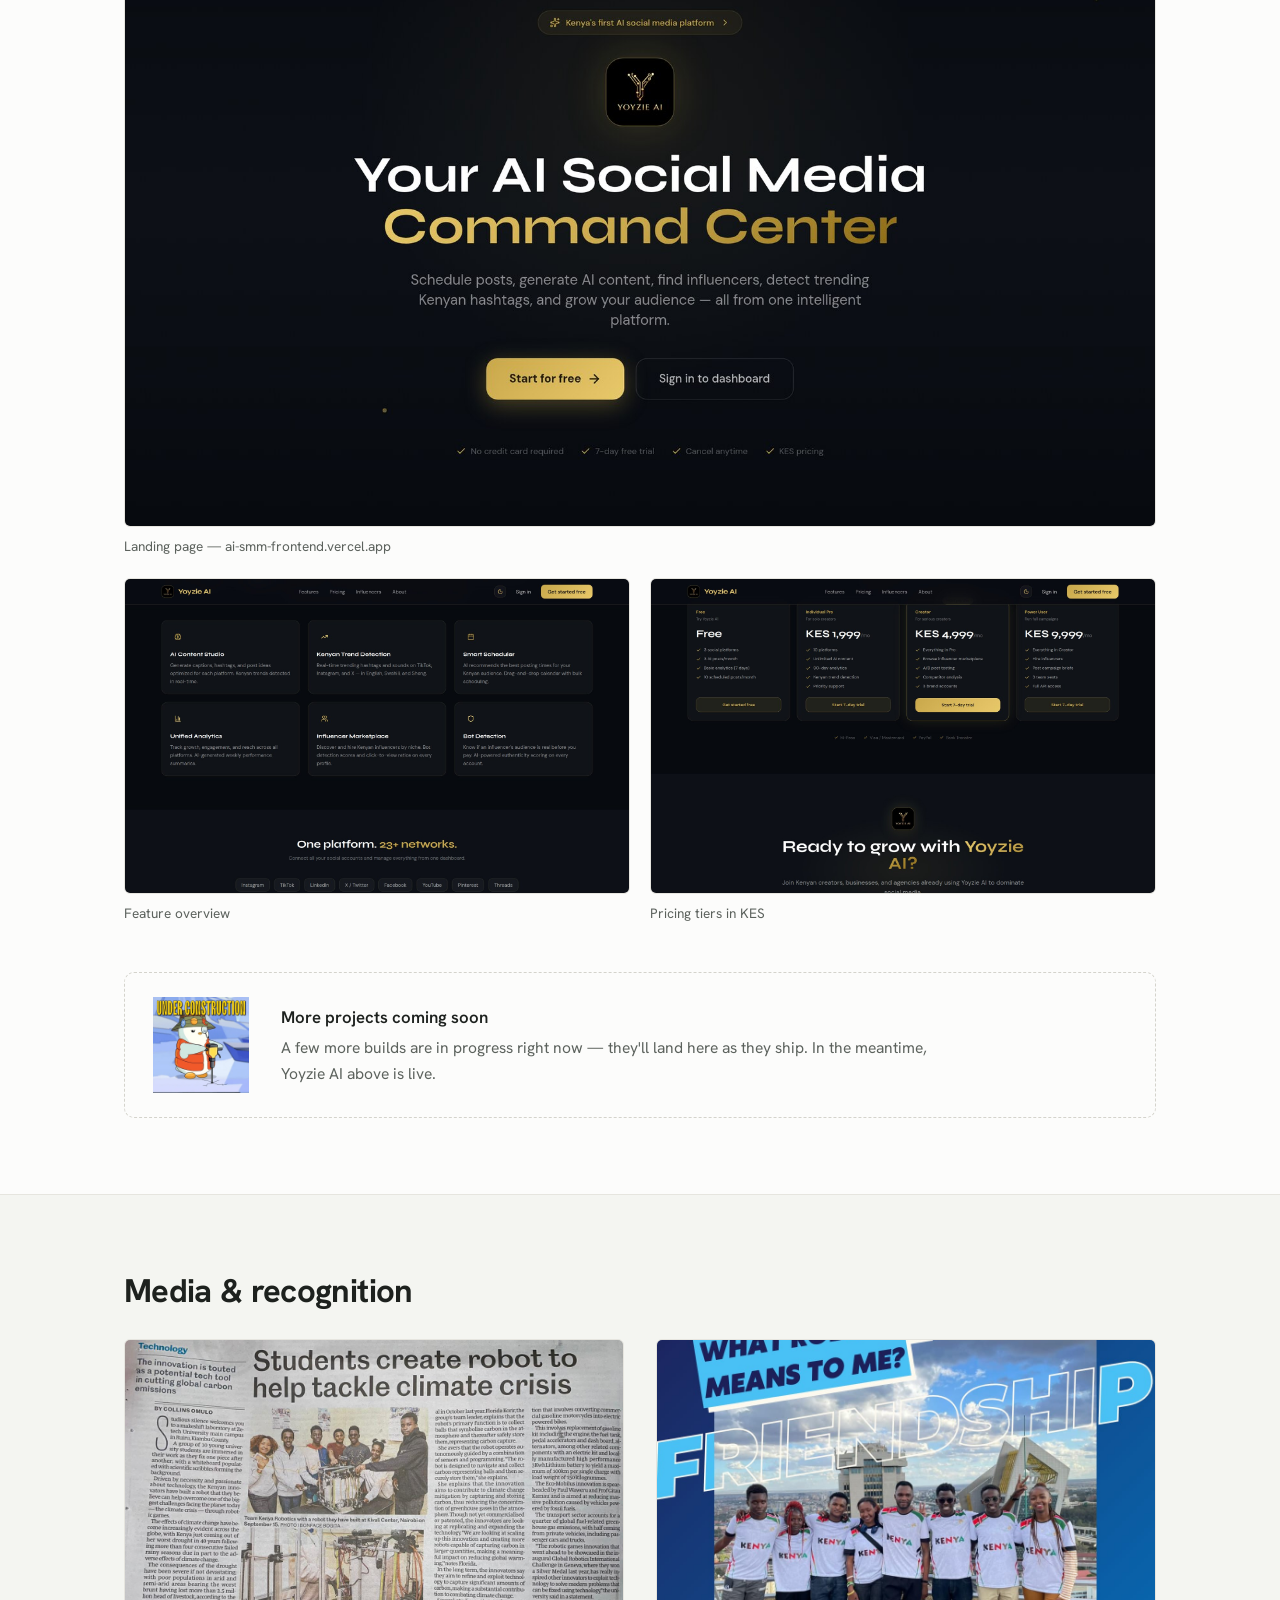
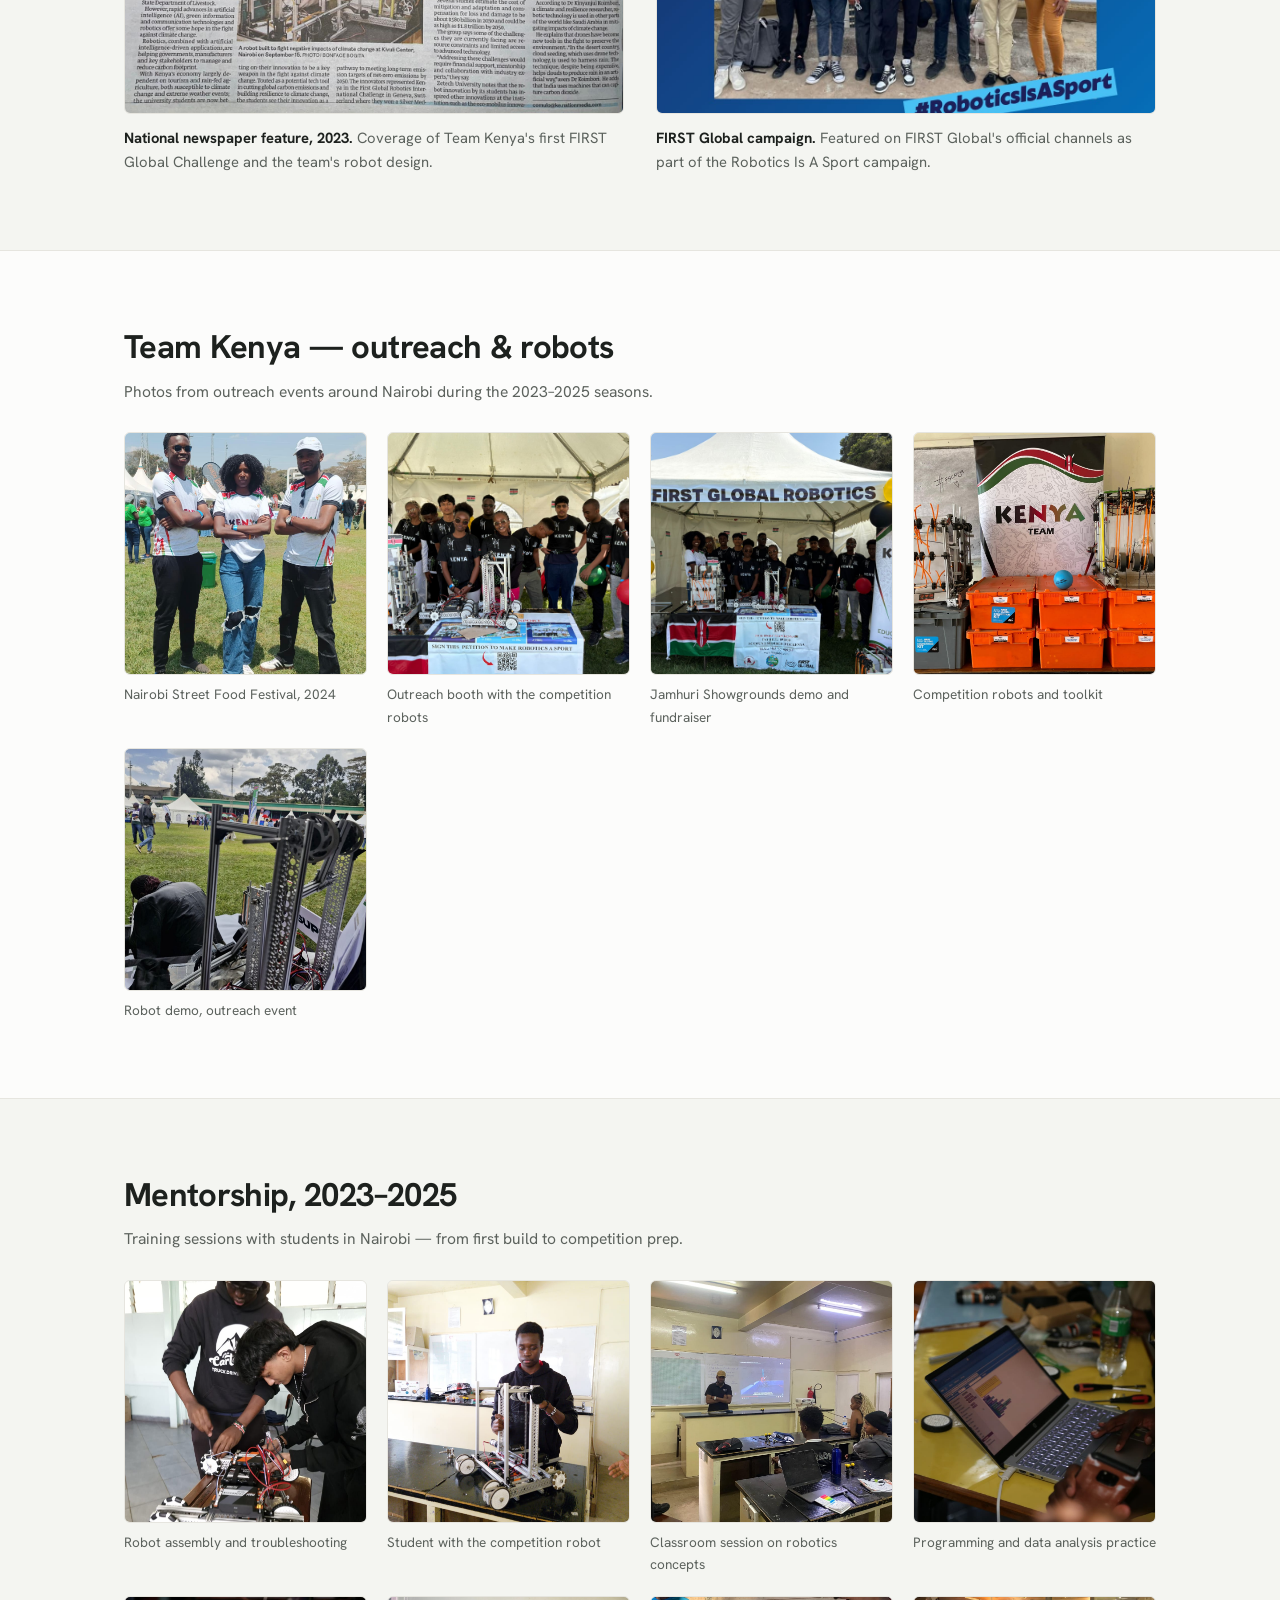
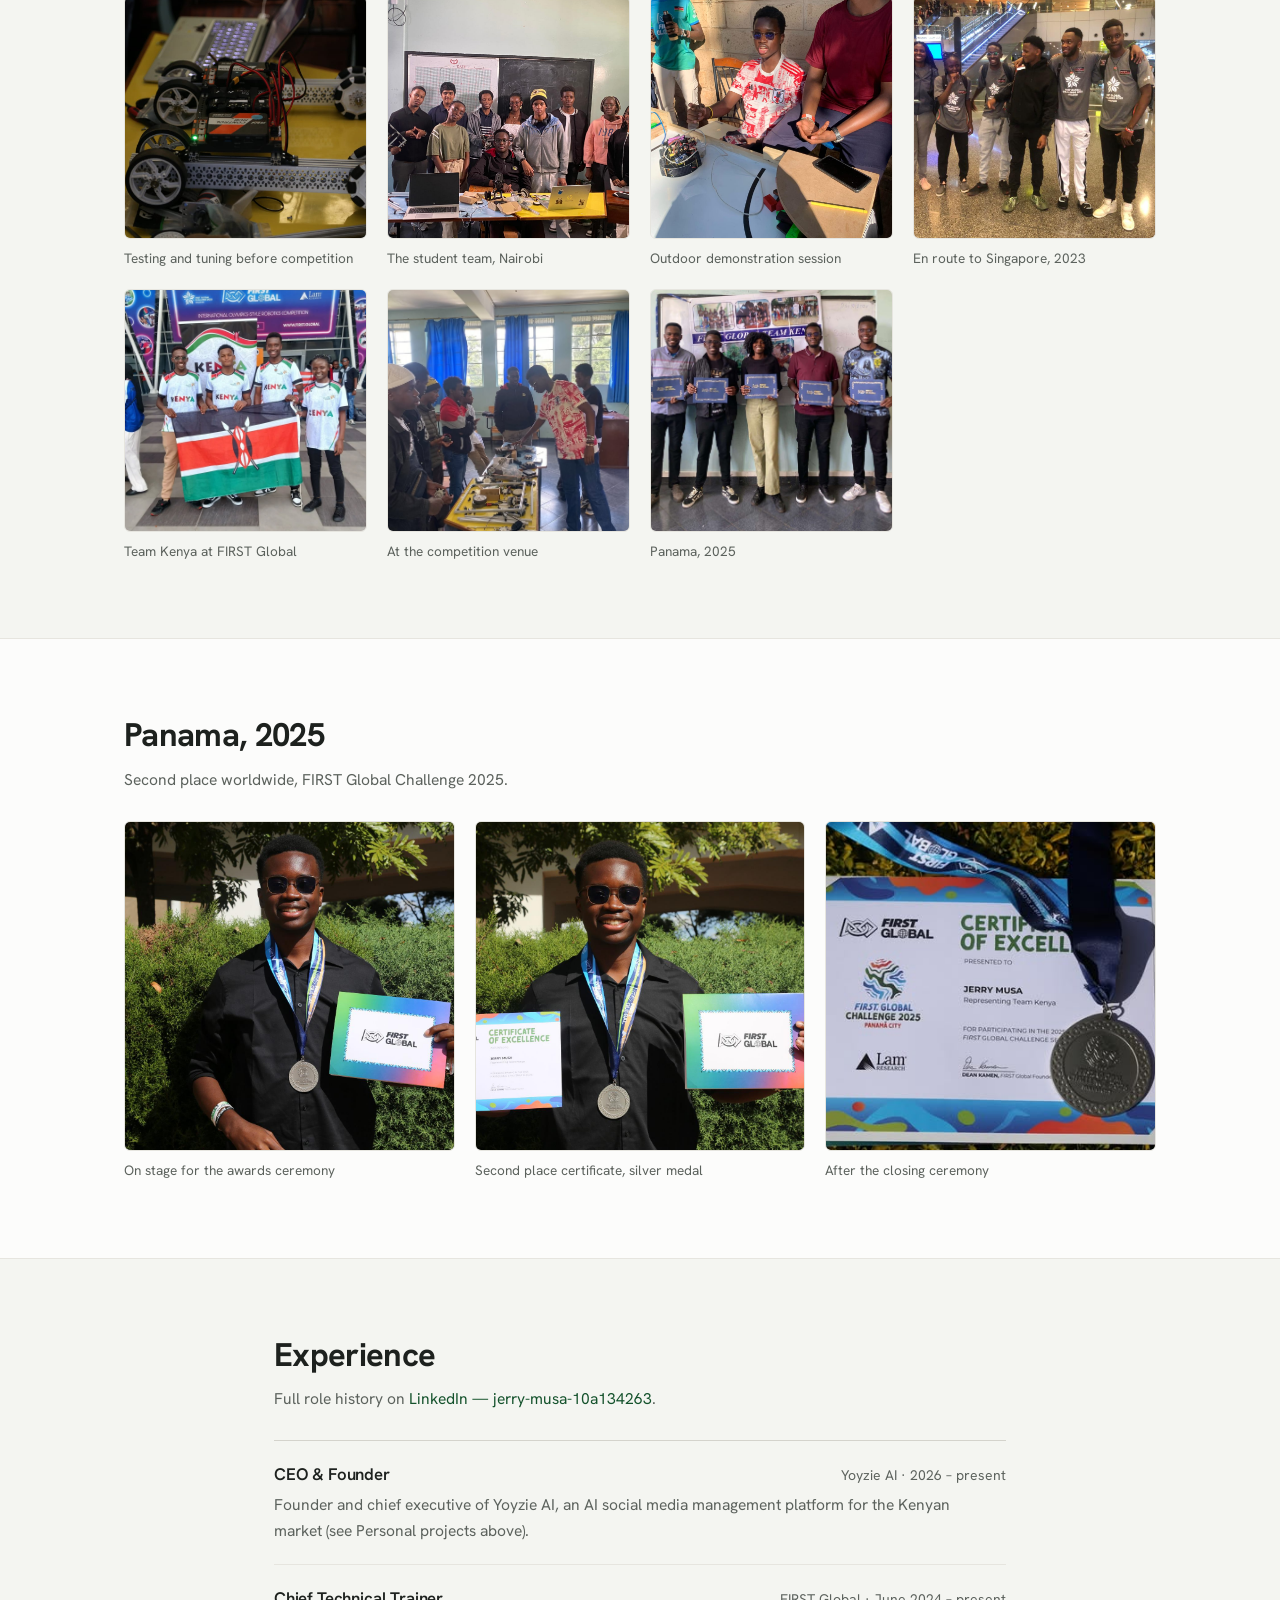
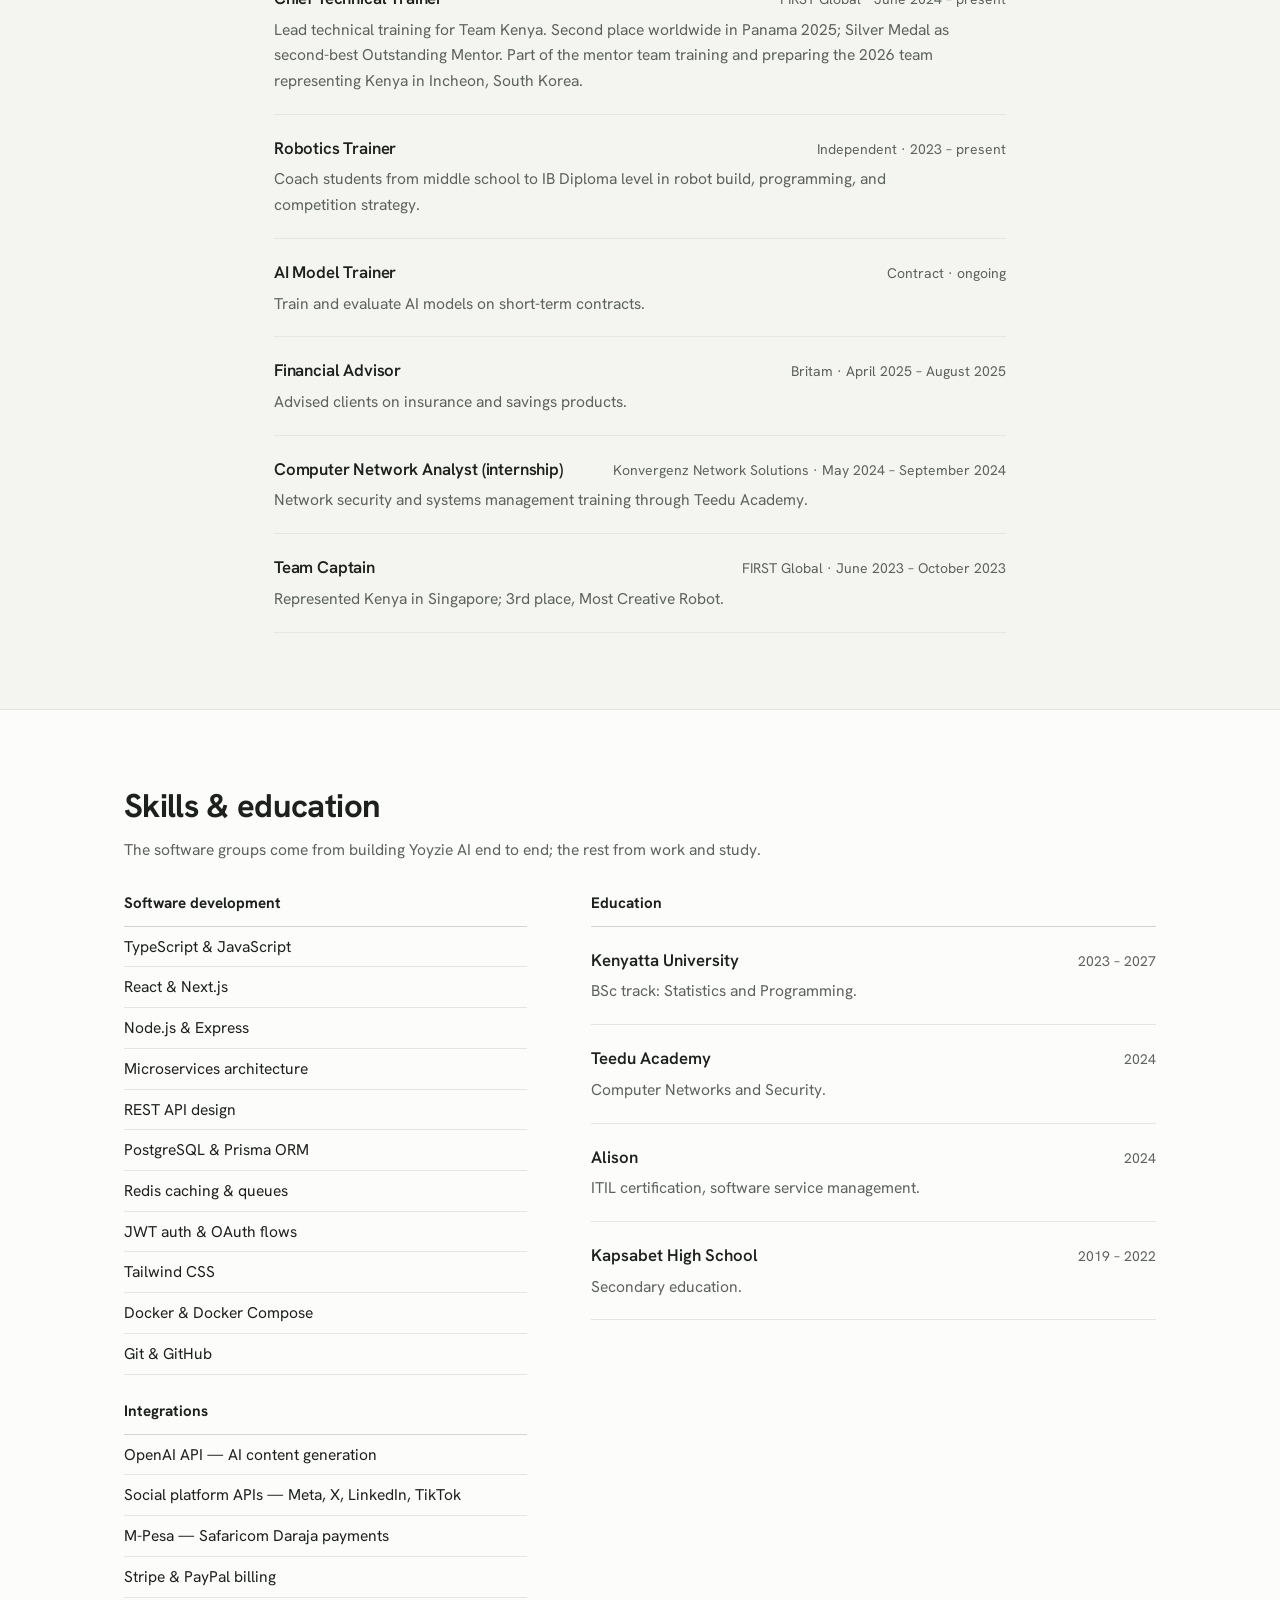
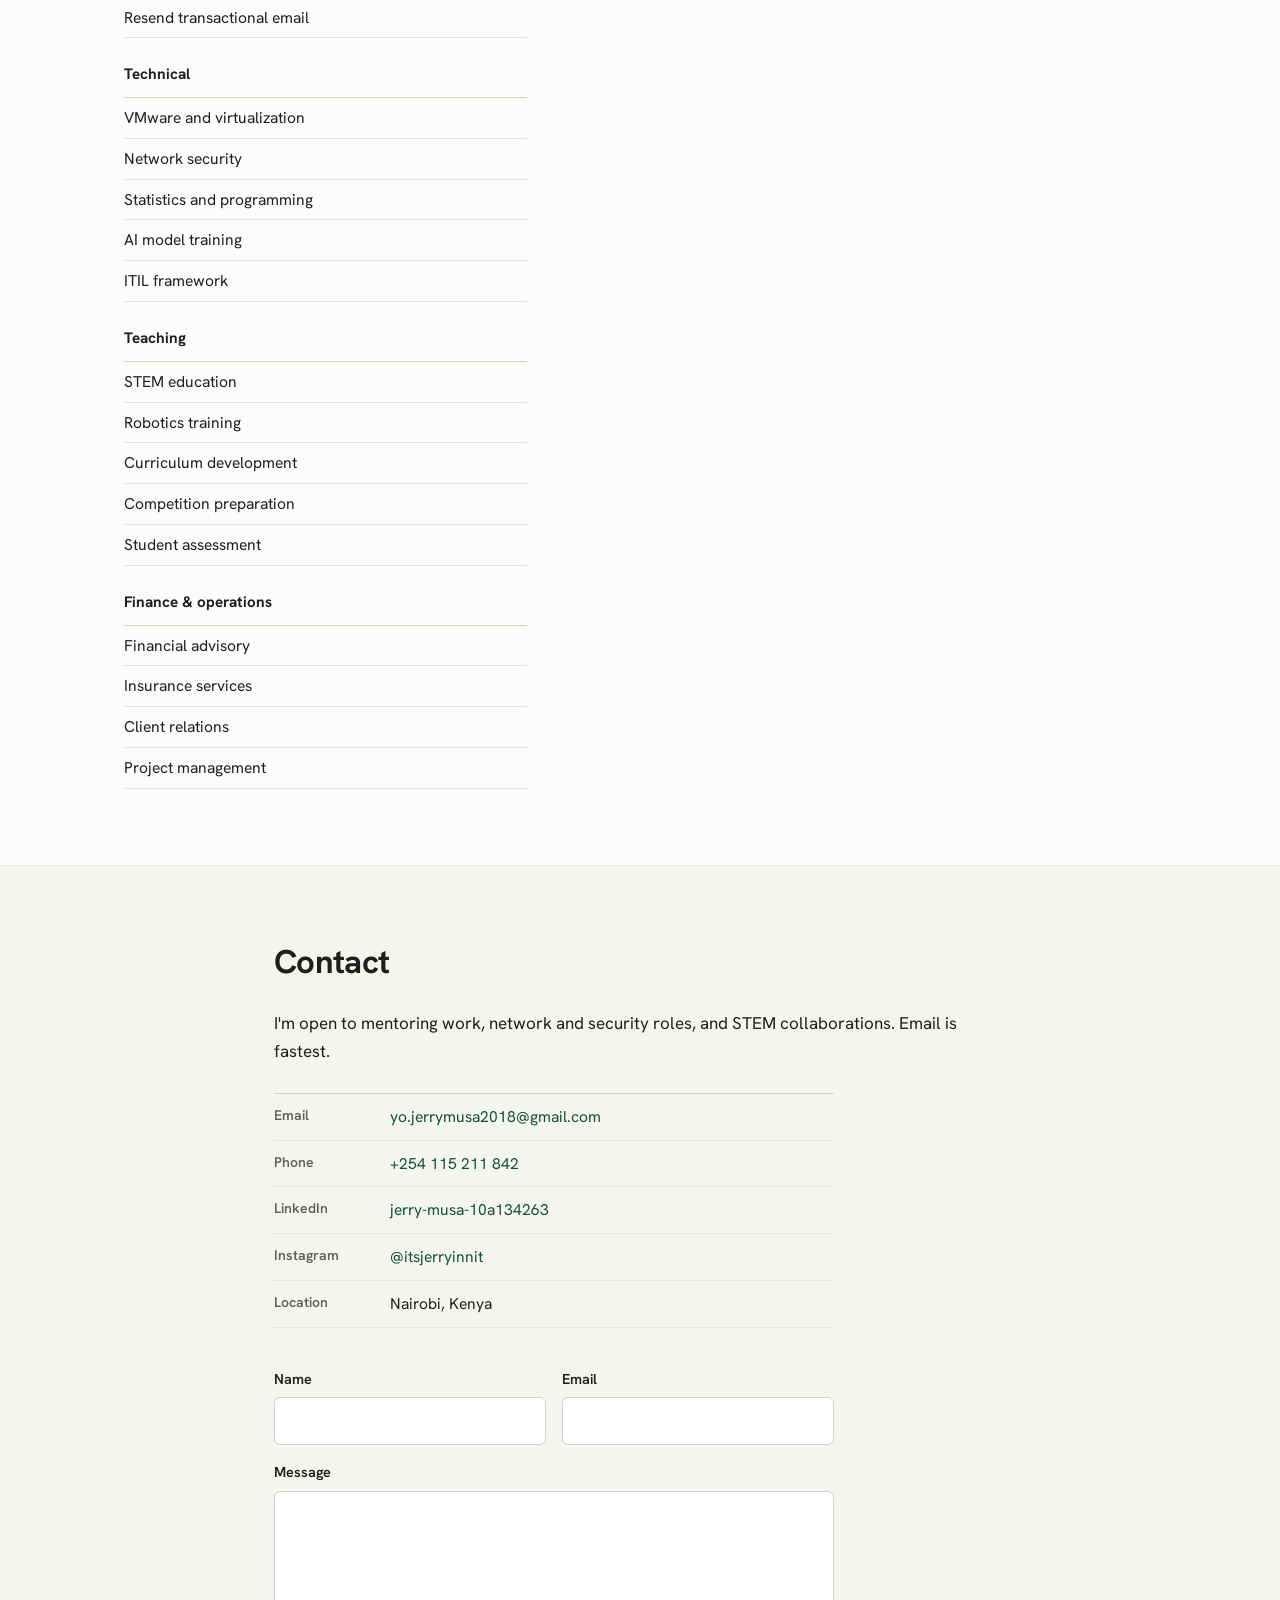
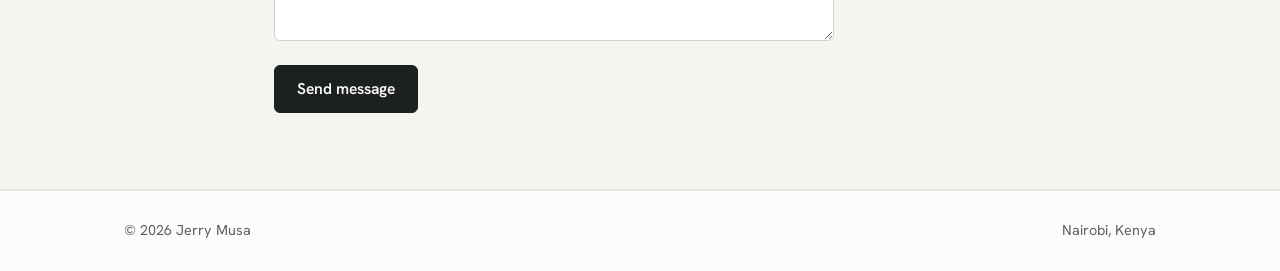
==== commit 09cdbd98: "Add software development and integrations skills from Yoyzie AI Ground the new groups in the actual " ====
--- a/index.html
+++ b/index.html
@@ -474,8 +474,31 @@
     <section class="section" id="skills">
       <div class="container">
         <h2>Skills &amp; education</h2>
+        <p class="section-note">The software groups come from building Yoyzie AI end to end; the rest from work and study.</p>
         <div class="two-col">
           <div class="skill-col">
+            <h3>Software development</h3>
+            <ul>
+              <li>TypeScript &amp; JavaScript</li>
+              <li>React &amp; Next.js</li>
+              <li>Node.js &amp; Express</li>
+              <li>Microservices architecture</li>
+              <li>REST API design</li>
+              <li>PostgreSQL &amp; Prisma ORM</li>
+              <li>Redis caching &amp; queues</li>
+              <li>JWT auth &amp; OAuth flows</li>
+              <li>Tailwind CSS</li>
+              <li>Docker &amp; Docker Compose</li>
+              <li>Git &amp; GitHub</li>
+            </ul>
+            <h3>Integrations</h3>
+            <ul>
+              <li>OpenAI API — AI content generation</li>
+              <li>Social platform APIs — Meta, X, LinkedIn, TikTok</li>
+              <li>M-Pesa — Safaricom Daraja payments</li>
+              <li>Stripe &amp; PayPal billing</li>
+              <li>Resend transactional email</li>
+            </ul>
             <h3>Technical</h3>
             <ul>
               <li>VMware and virtualization</li>
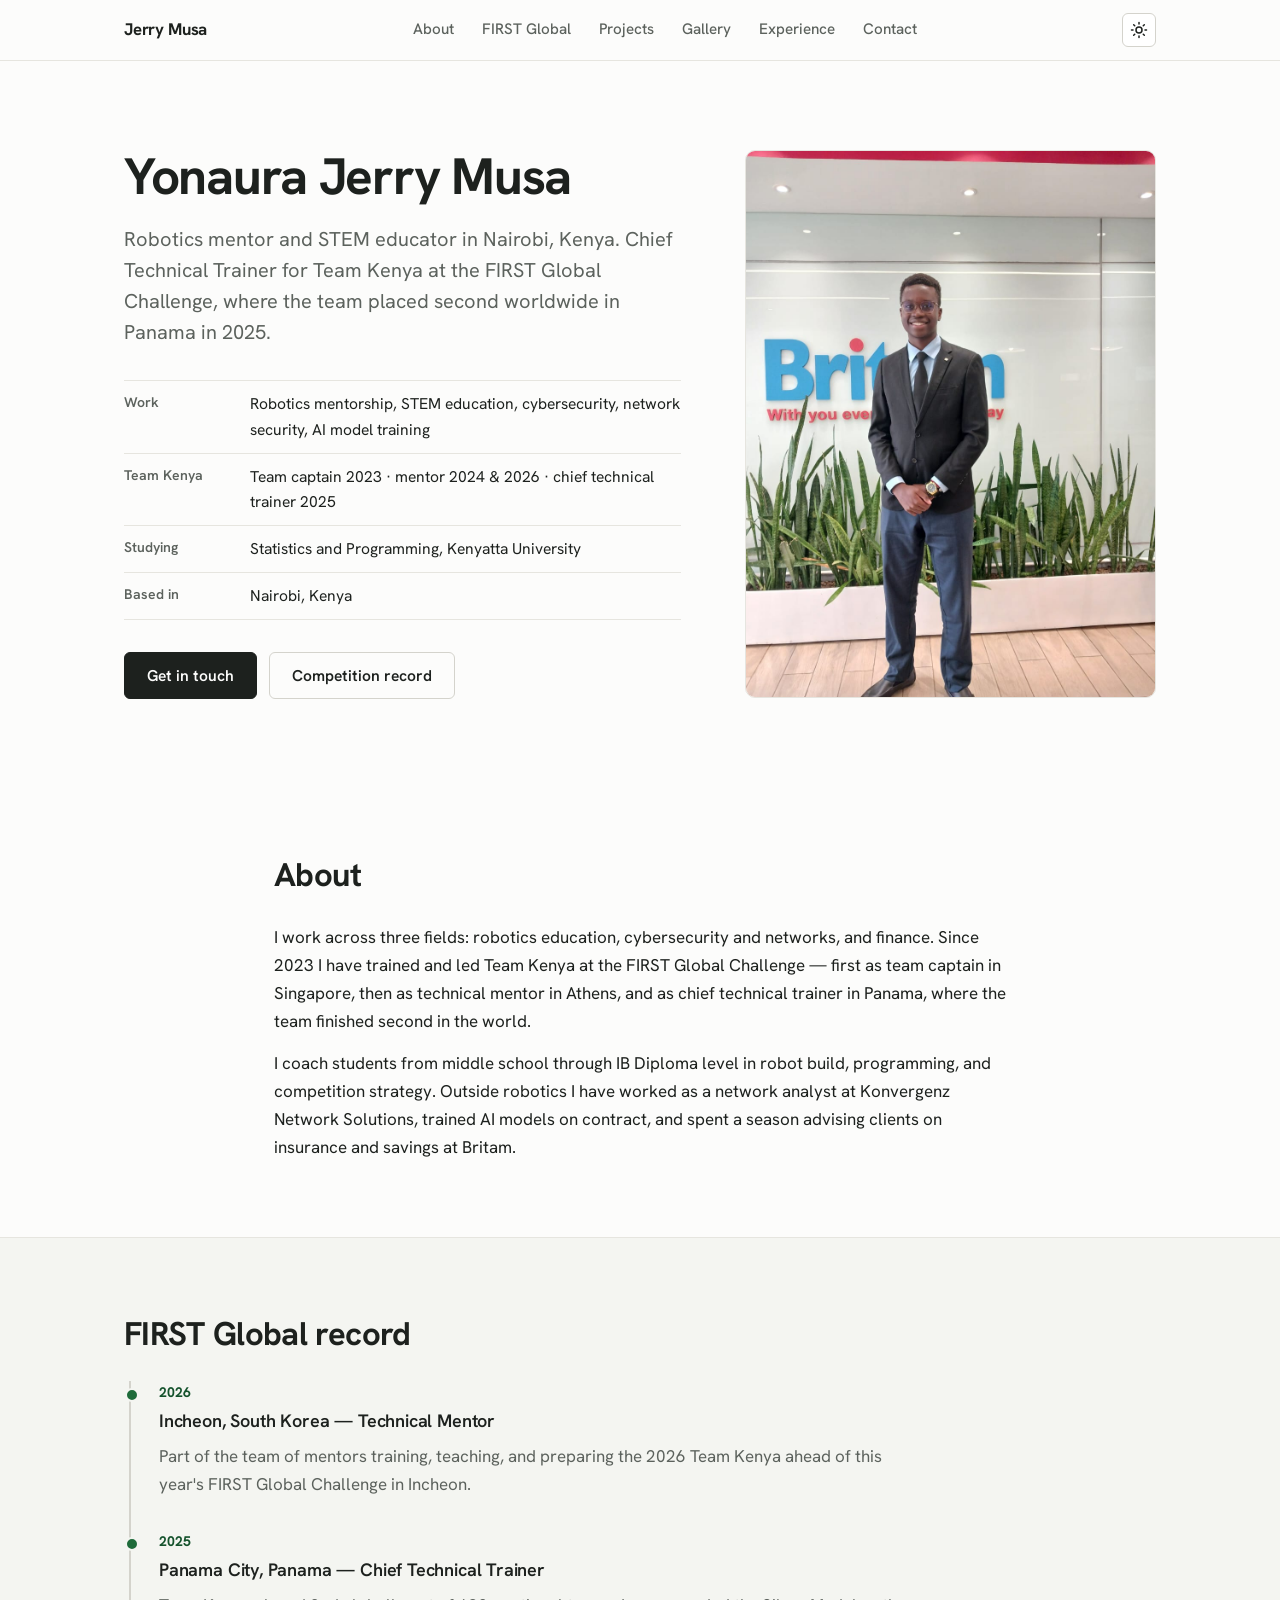
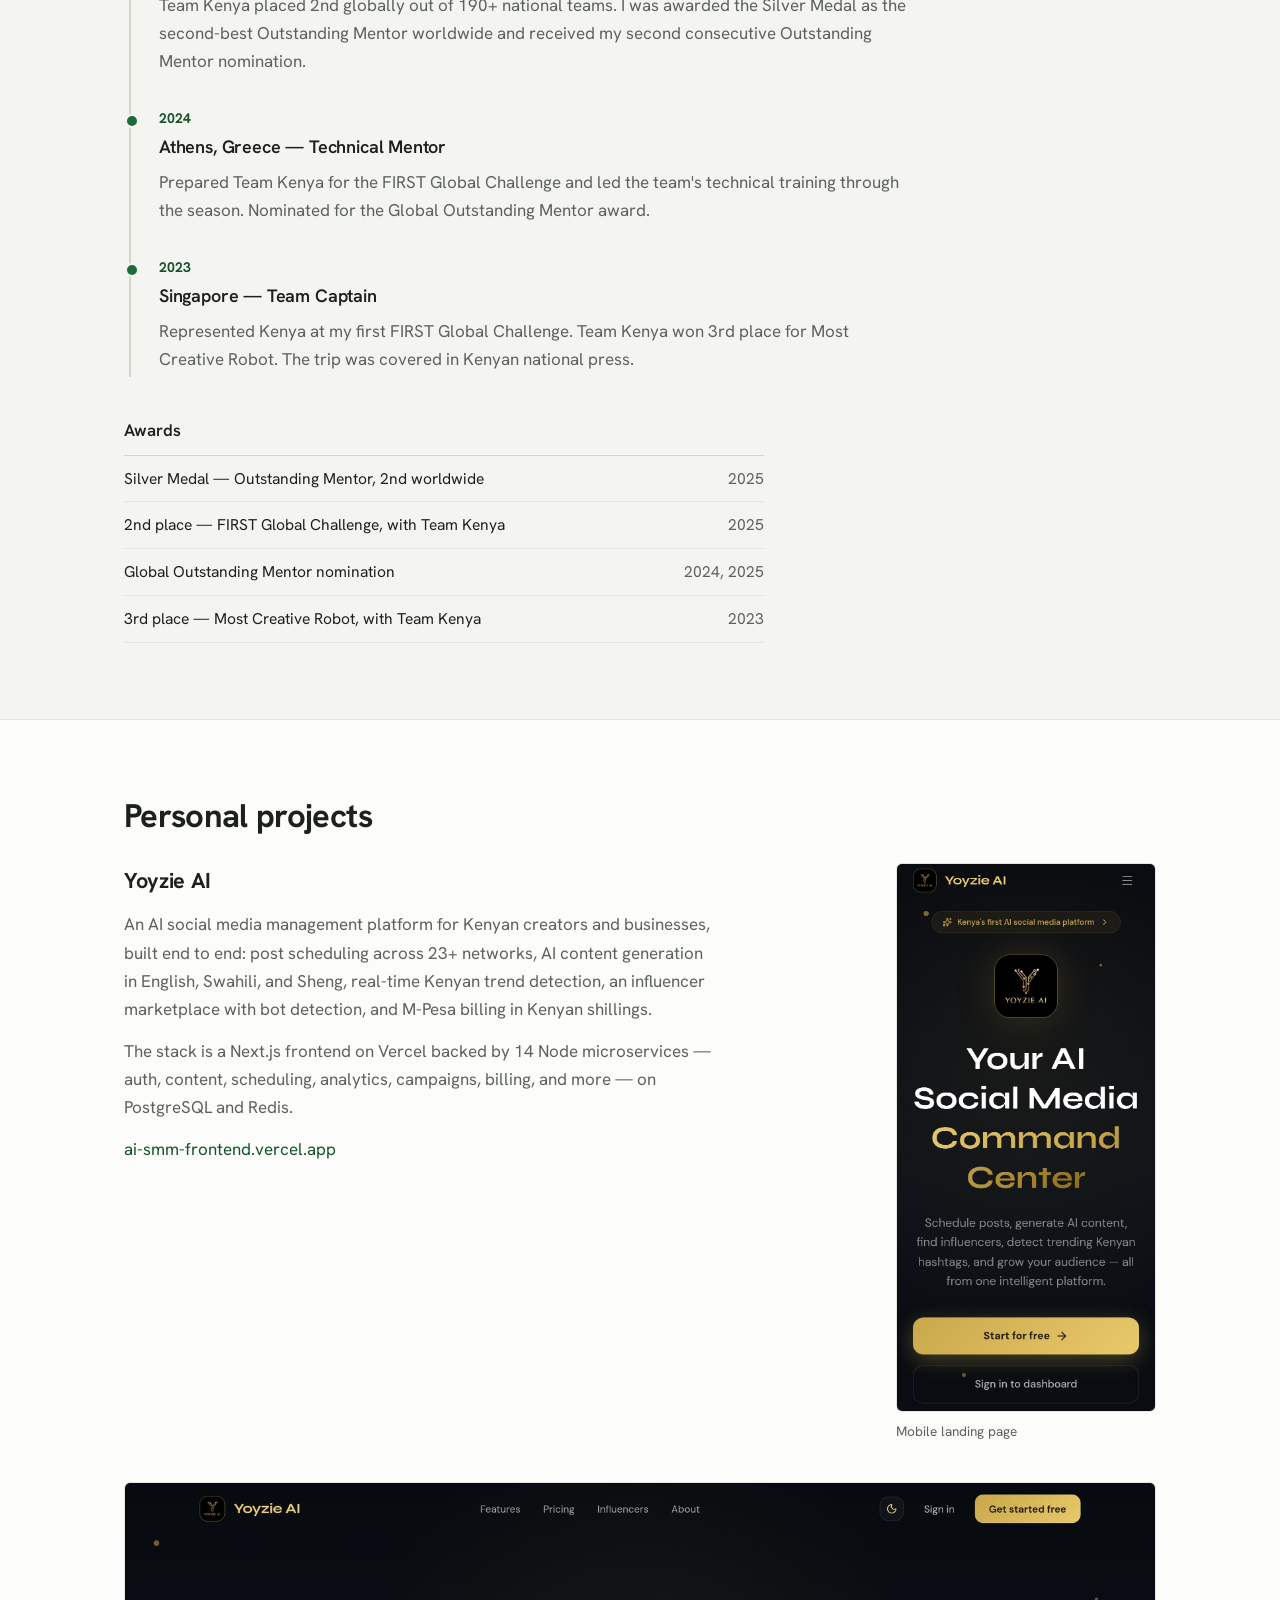
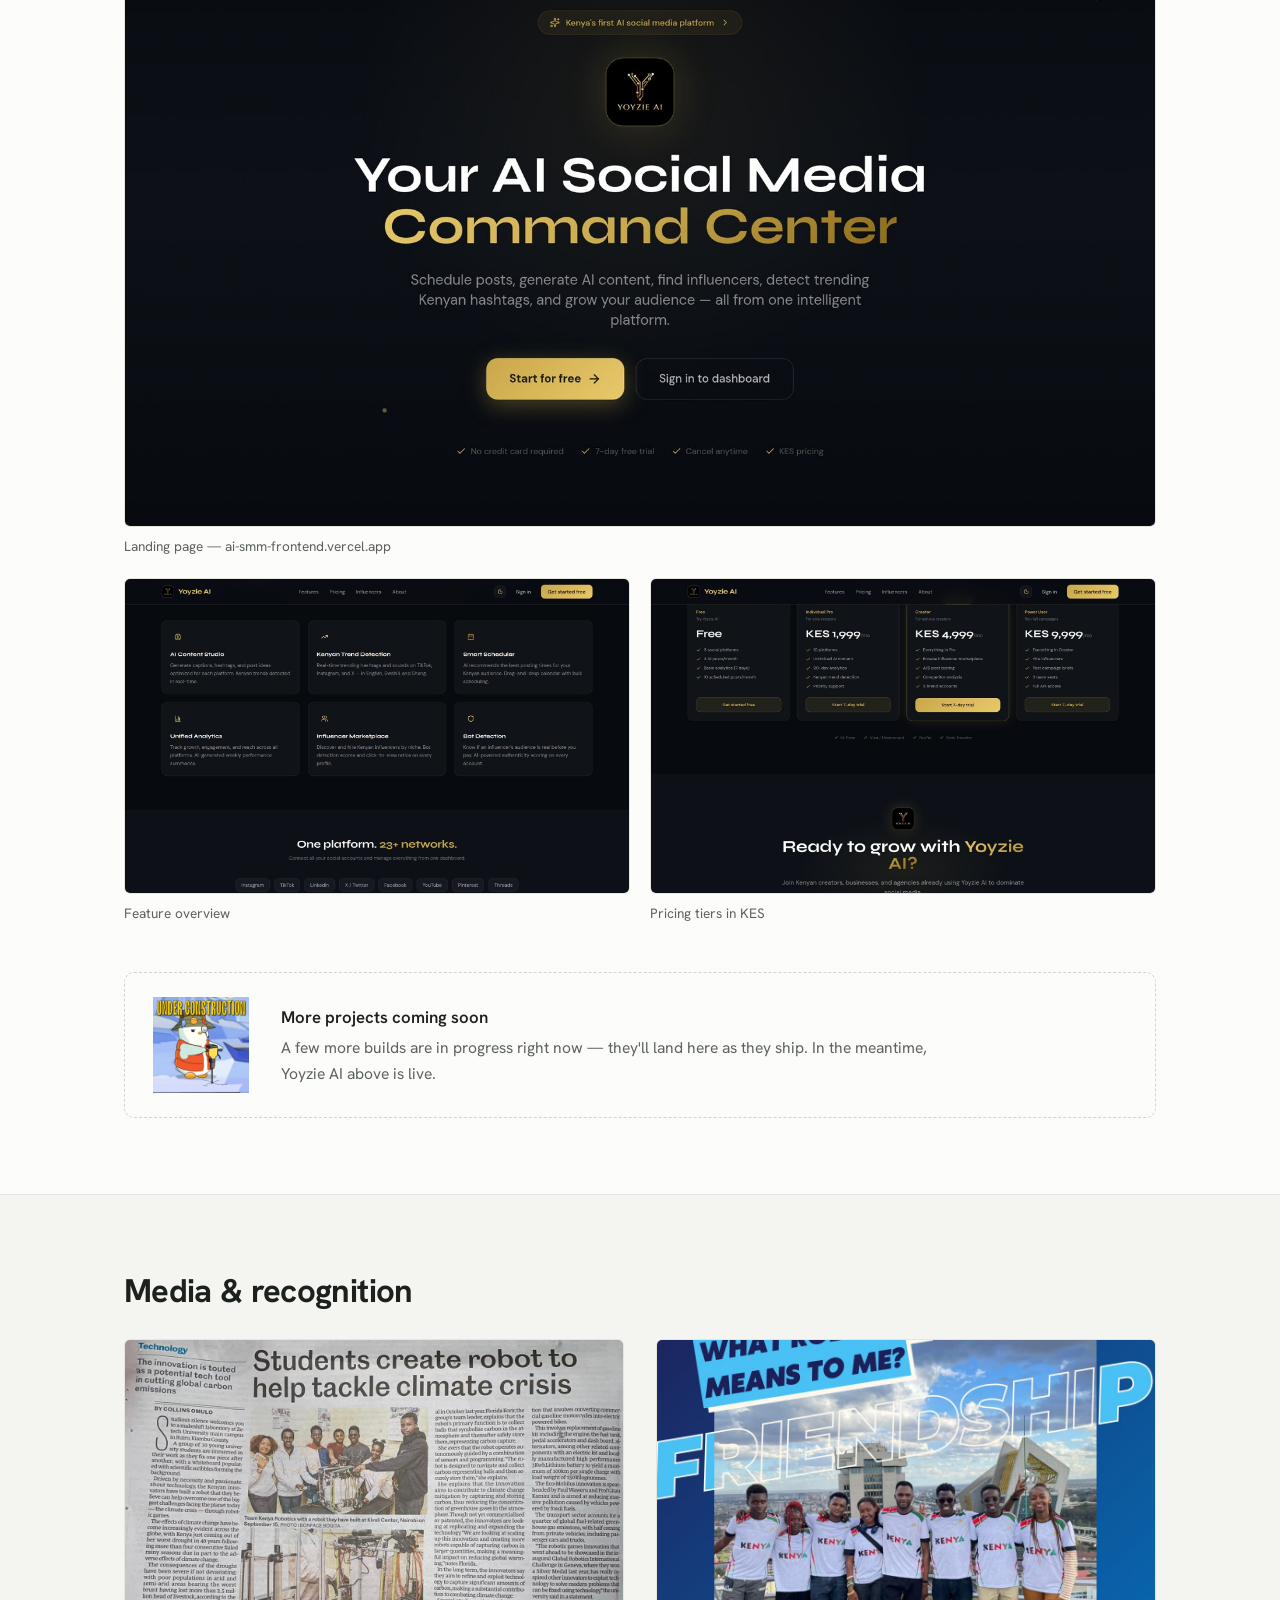
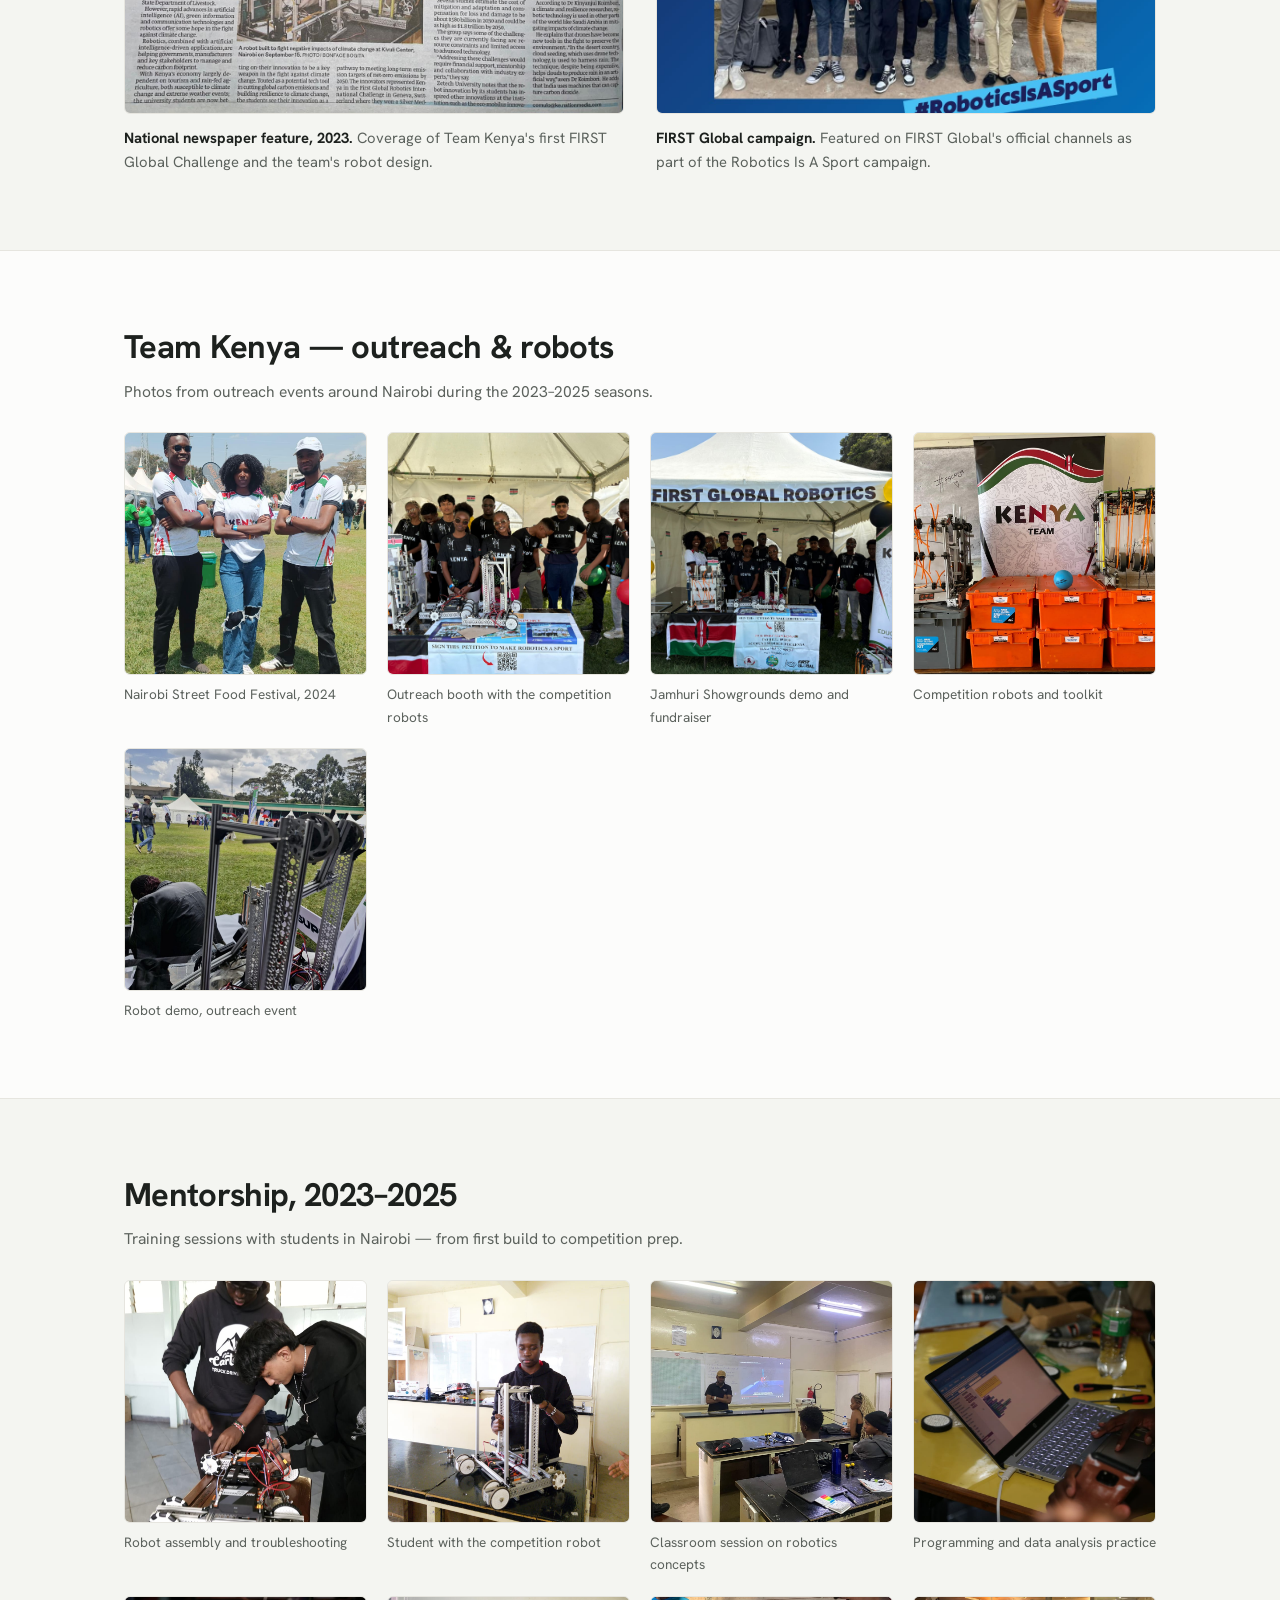
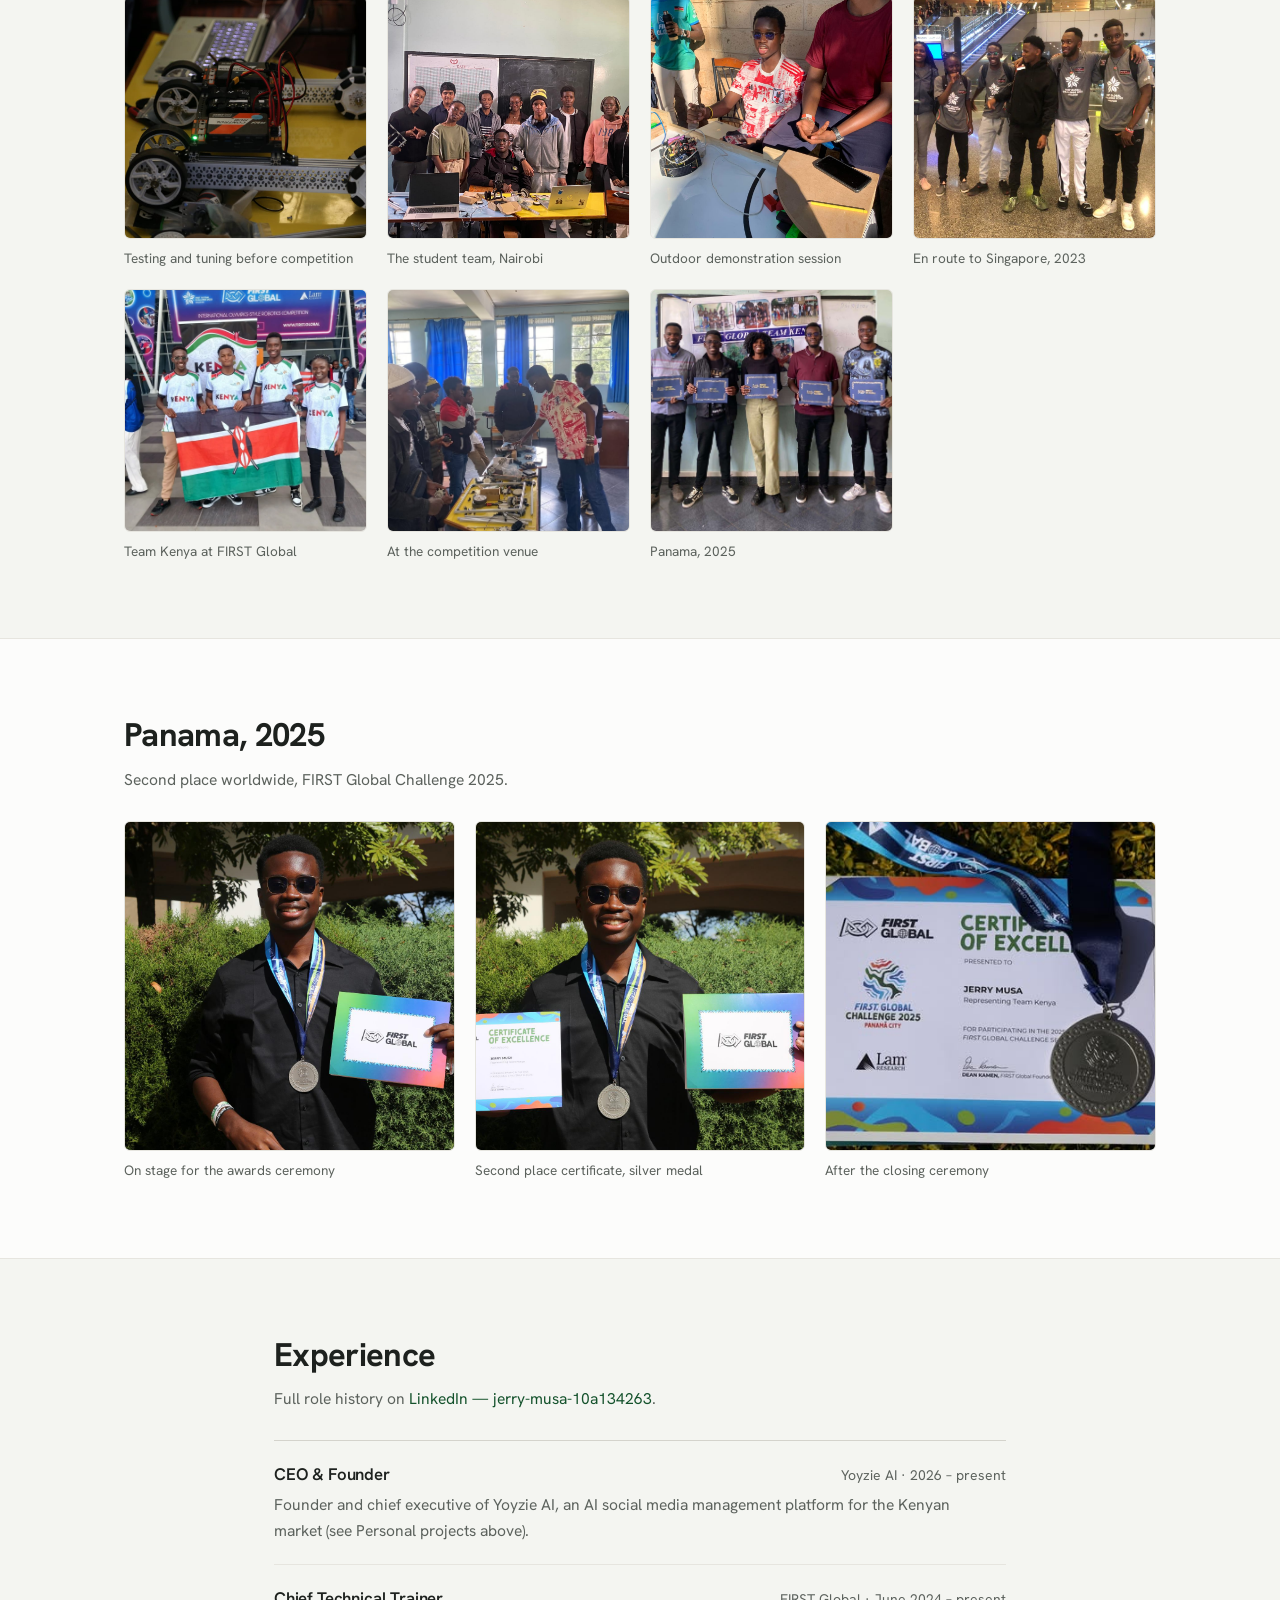
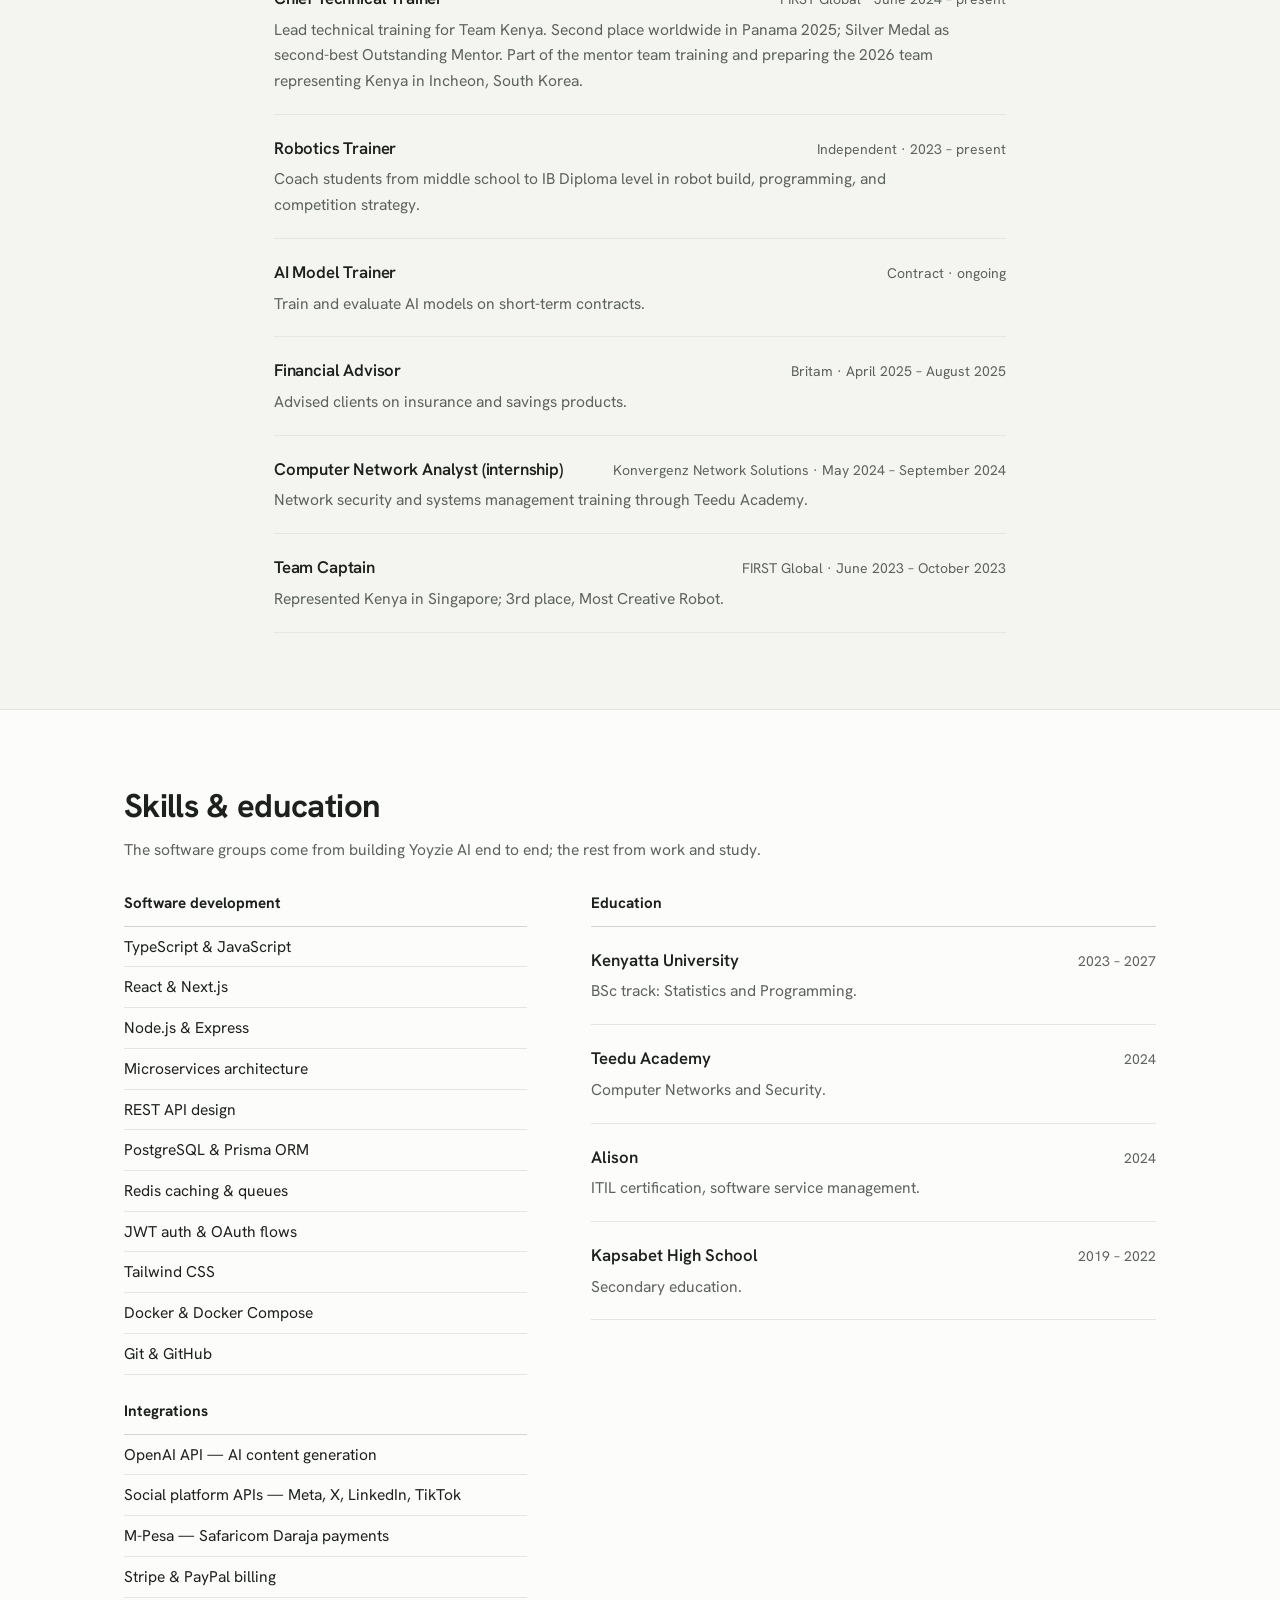
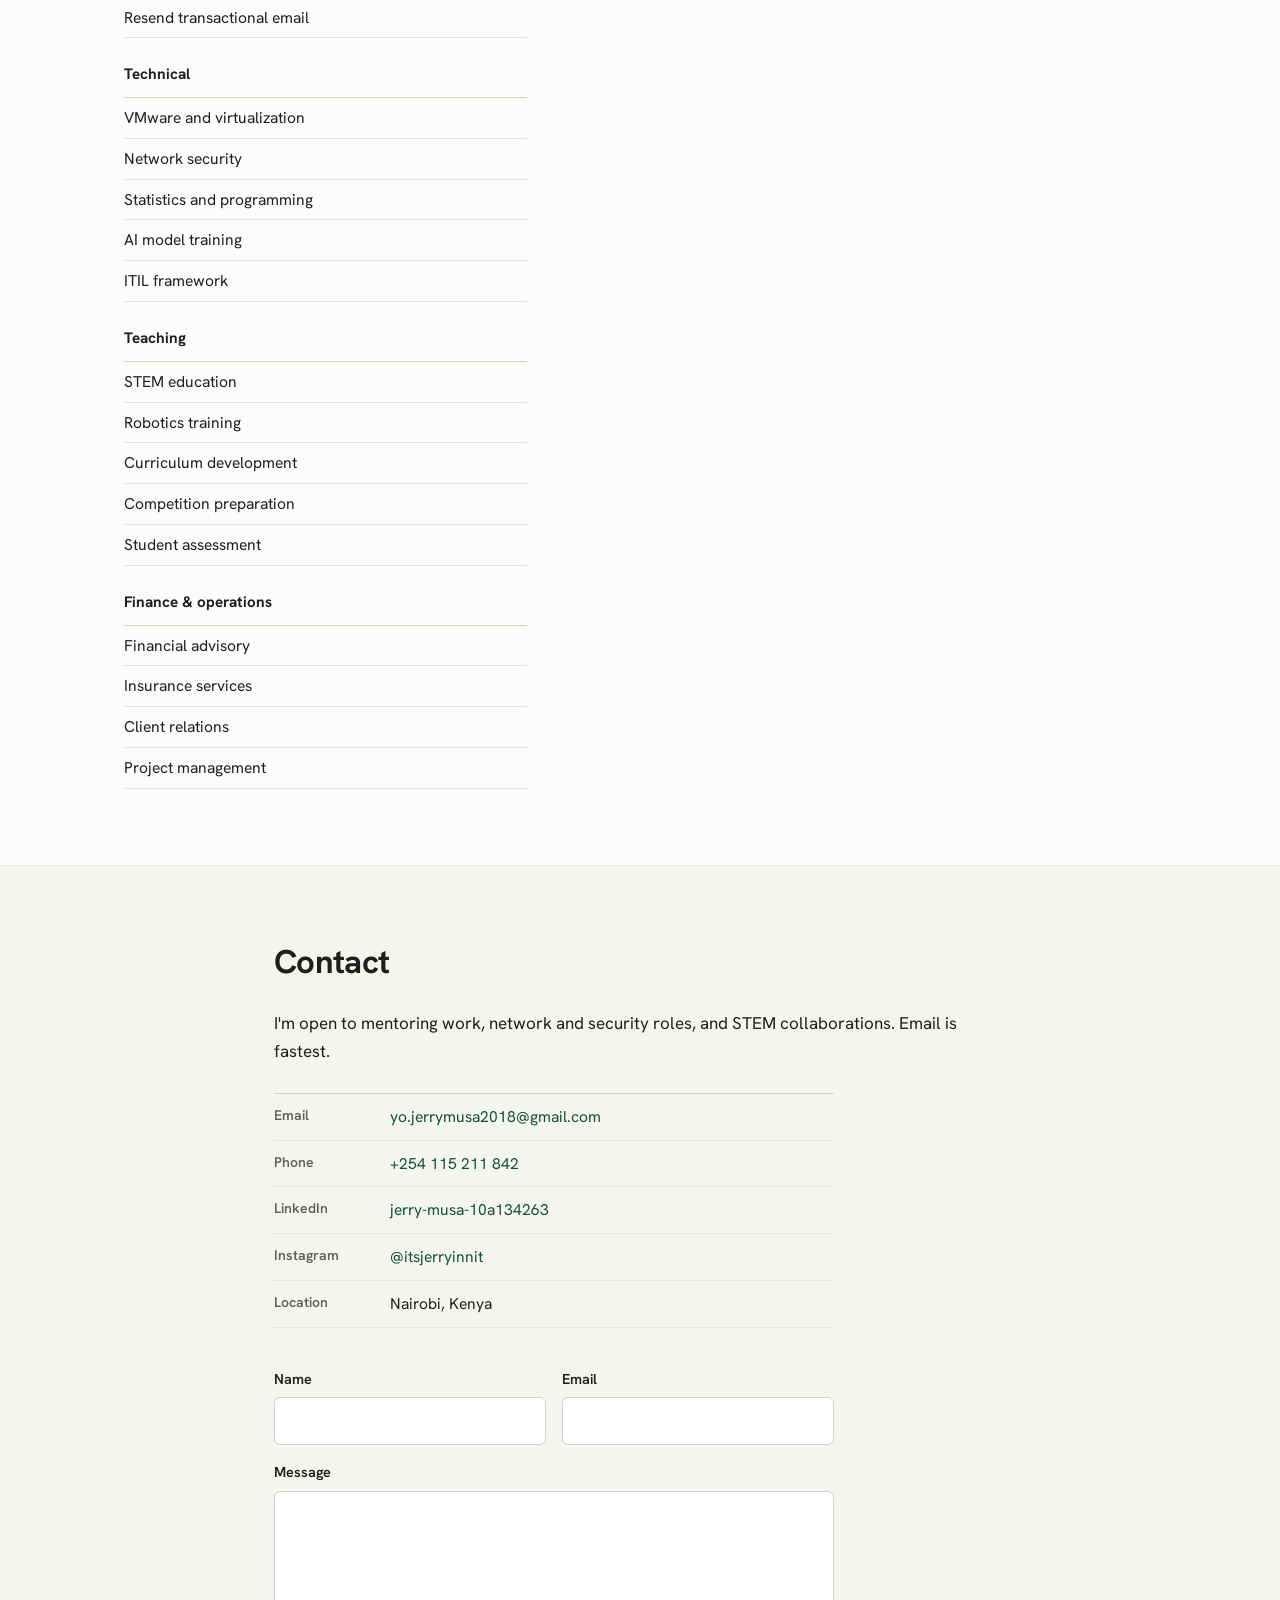
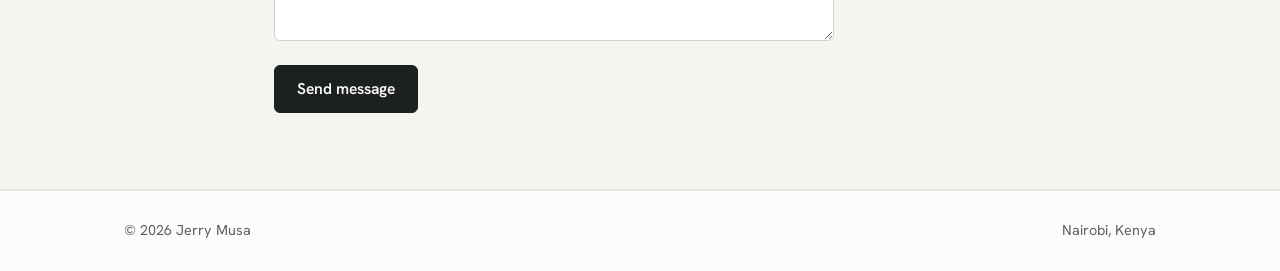
==== commit d2245ea6: "Prepare repo for Vercel deployment Replace netlify.toml with vercel.json (security headers plus long" ====
--- a/index.html
+++ b/index.html
@@ -576,10 +576,12 @@
           <li><span>Location</span><span>Nairobi, Kenya</span></li>
         </ul>
 
-        <form name="contact" method="POST" data-netlify="true" netlify-honeypot="bot-field" id="contact-form" class="contact-form">
-          <input type="hidden" name="form-name" value="contact">
+        <form id="contact-form" class="contact-form">
+          <input type="hidden" name="_subject" value="New message from the portfolio">
+          <input type="hidden" name="_template" value="table">
+          <input type="hidden" name="_captcha" value="false">
           <p class="hp-field">
-            <label>Don't fill this out if you're human: <input name="bot-field"></label>
+            <label>Don't fill this out if you're human: <input name="_honey"></label>
           </p>
           <div class="form-row">
             <div class="form-field">
